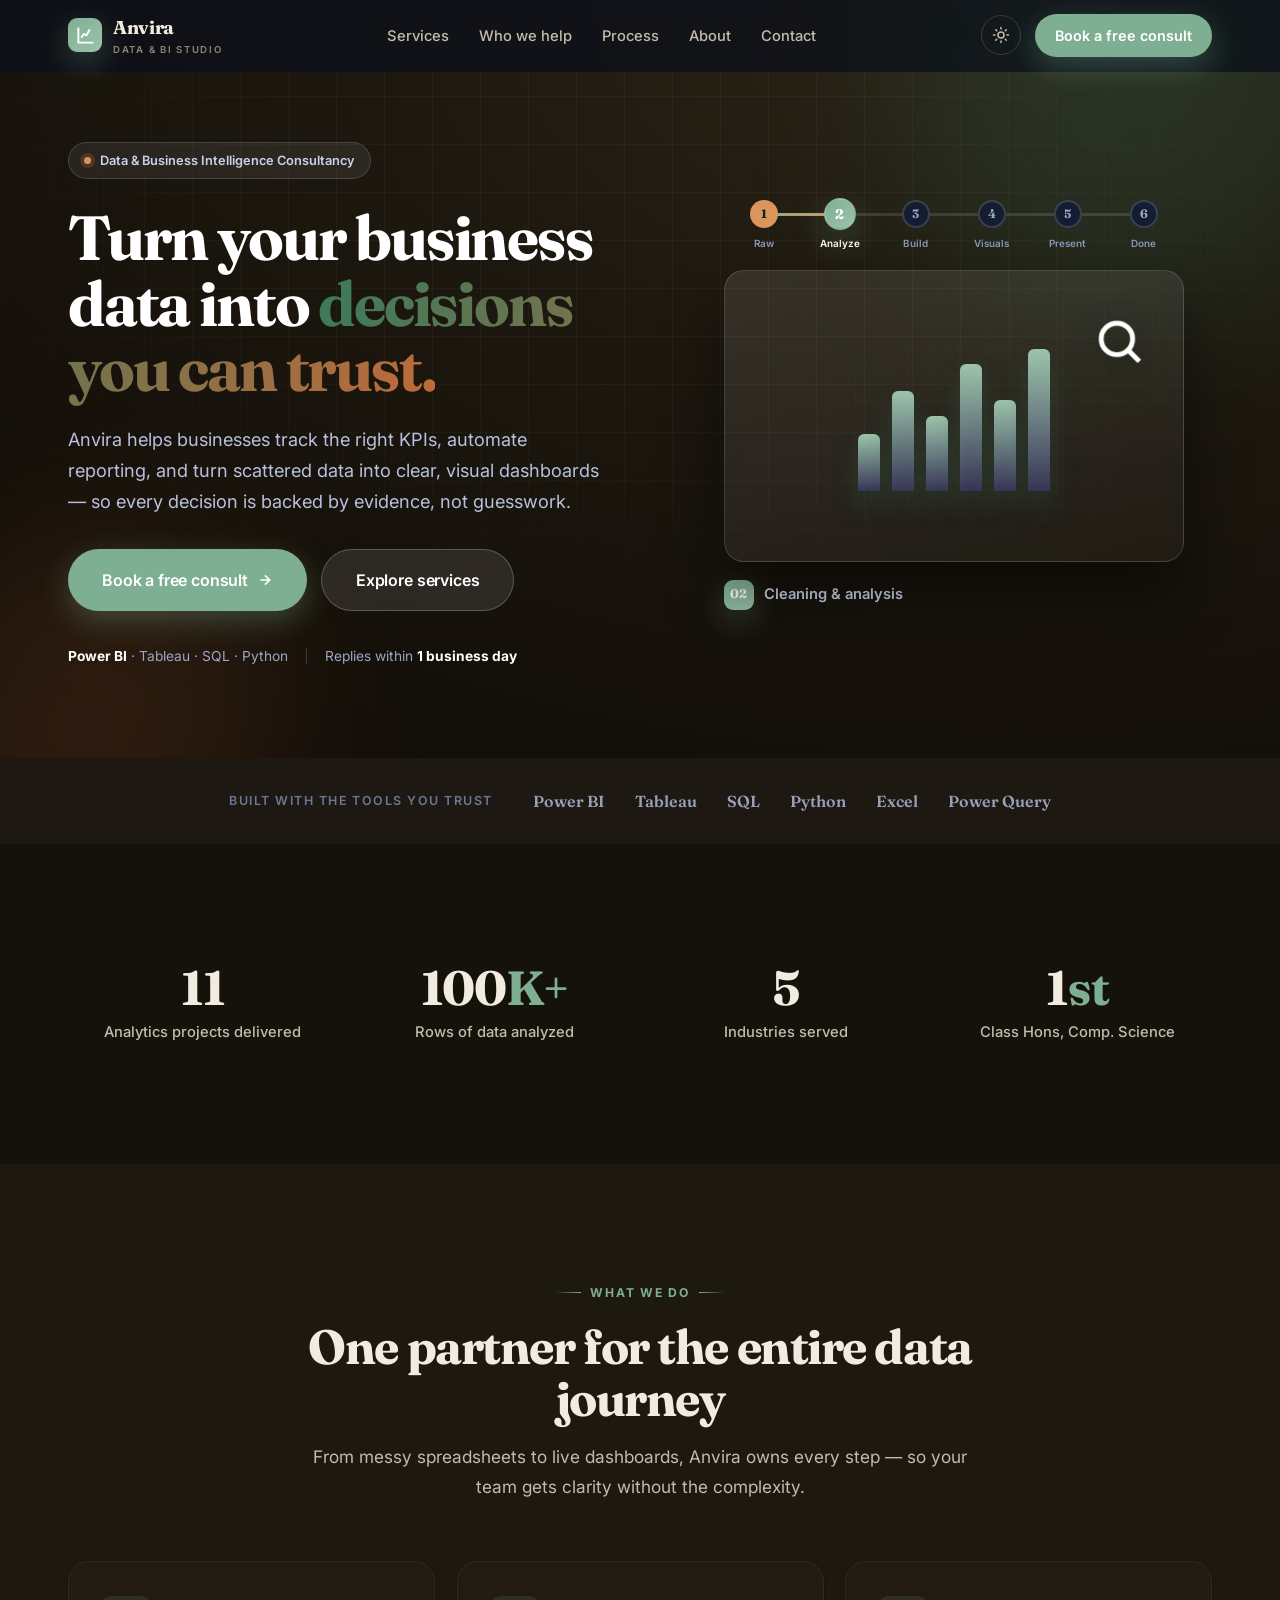
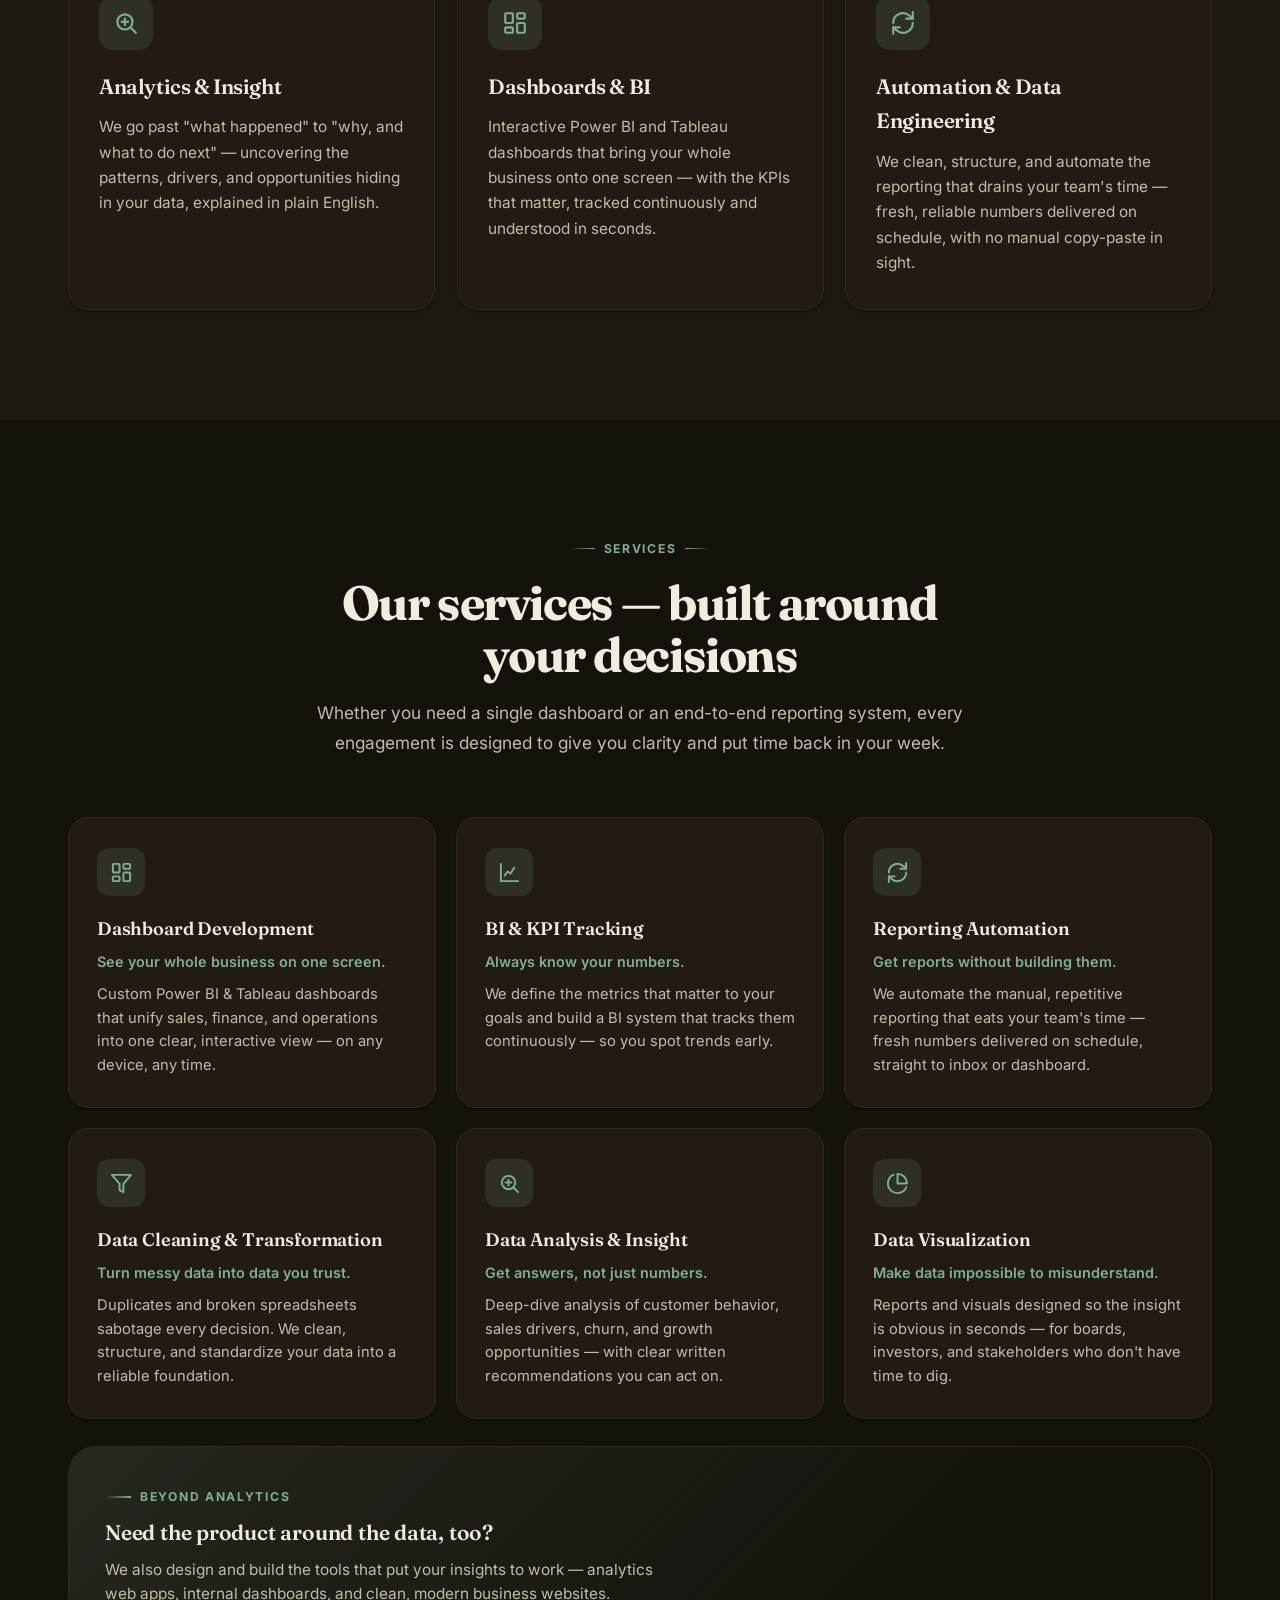
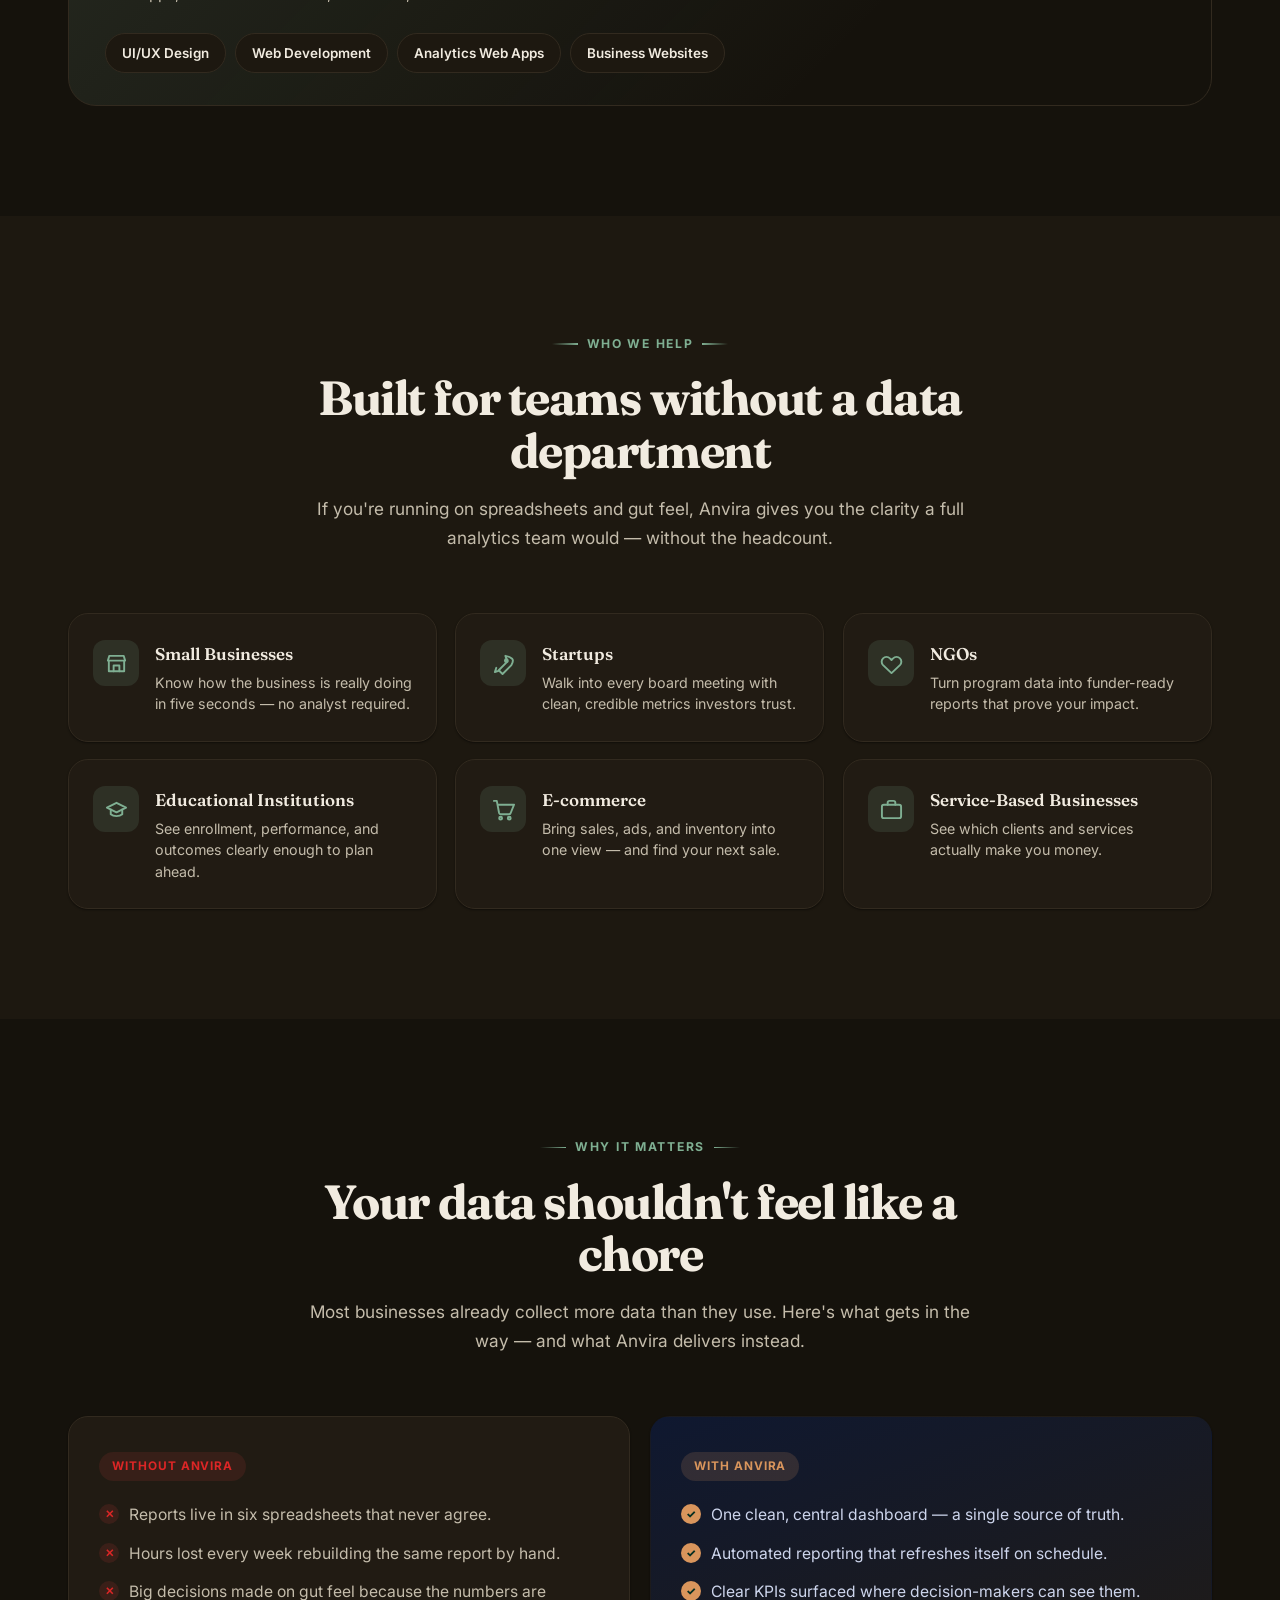
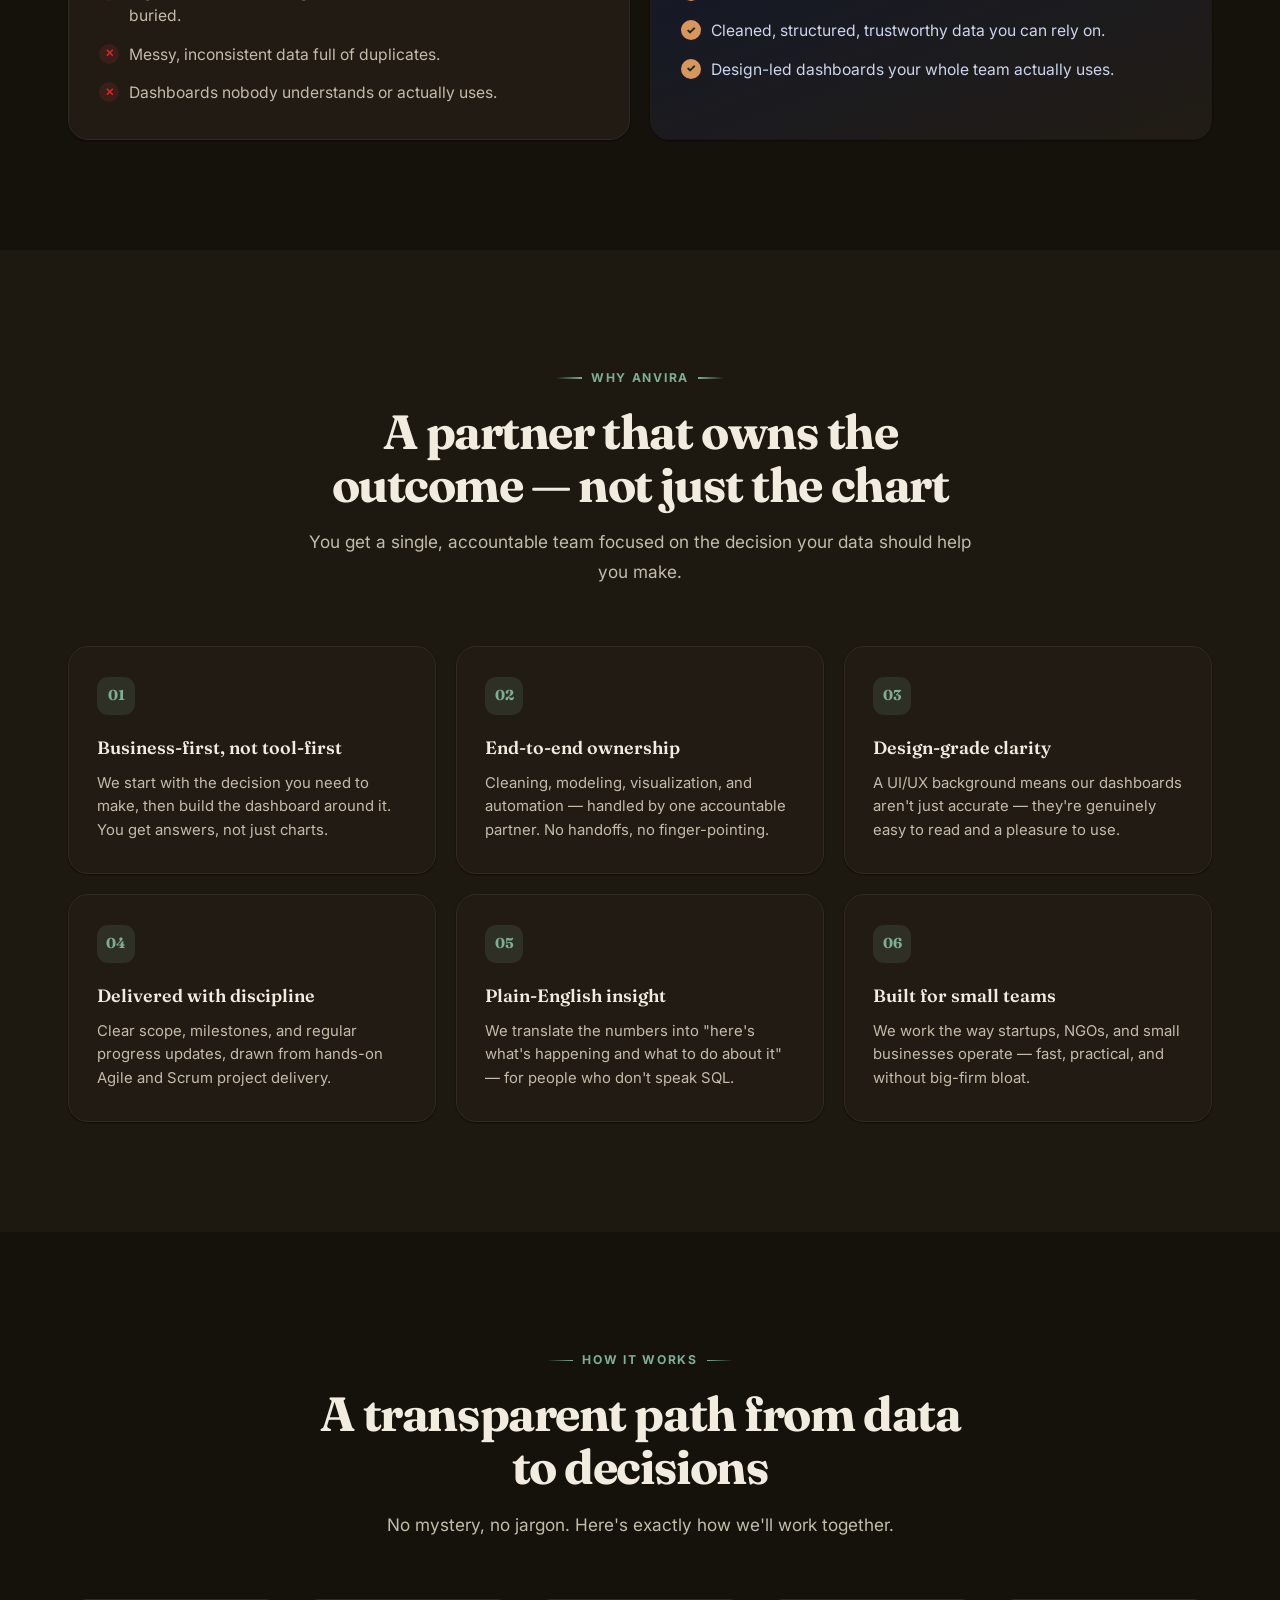
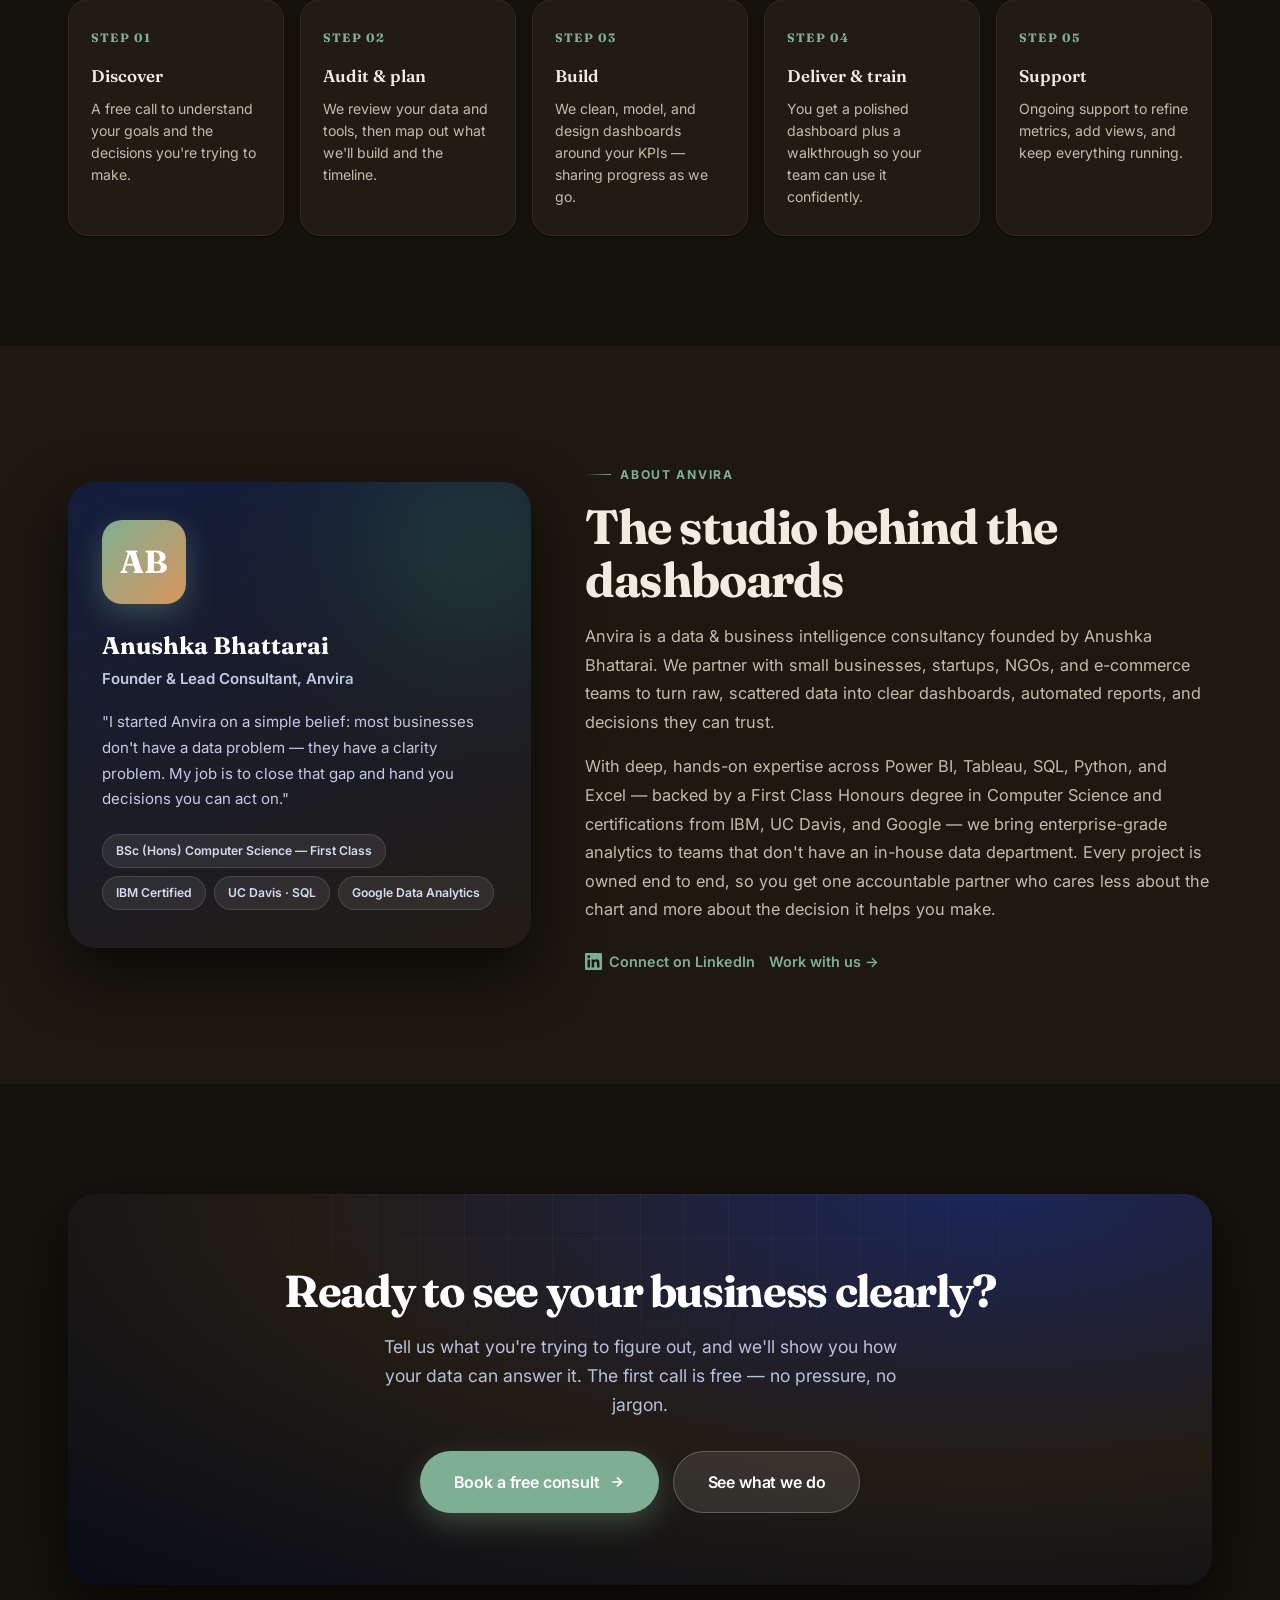
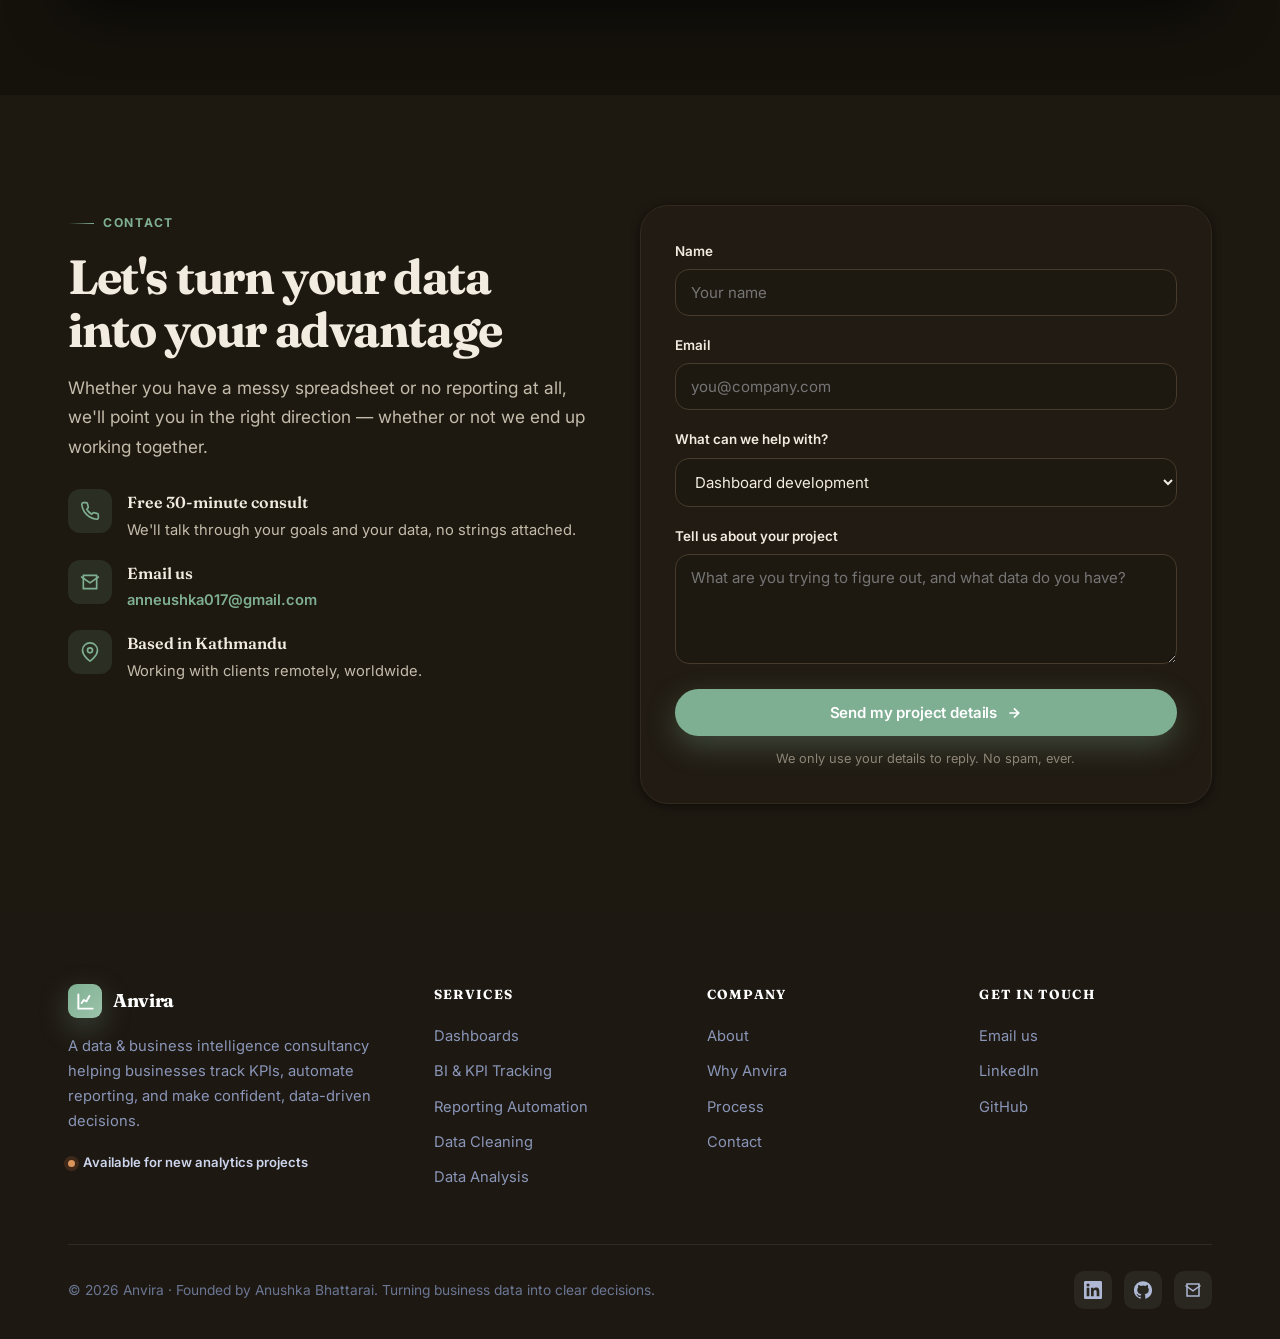
==== index.html @ 33be2a94 "Restyle to a warm editorial aesthetic (cream/charcoal, green+terracotta, serif) Original warm-editor" ====
<!DOCTYPE html>
<html lang="en">

<head>
    <meta charset="UTF-8">
    <meta name="viewport" content="width=device-width, initial-scale=1.0">
    <title>Anvira — Data Analytics, BI & Dashboard Consultancy</title>
    <meta name="description"
        content="Anvira is a data & business intelligence consultancy. We build dashboards, track KPIs, and automate reporting so businesses make faster, smarter, evidence-based decisions. Power BI, Tableau, SQL & Python.">
    <meta name="theme-color" content="#0b1224">
    <meta property="og:title" content="Anvira — Data Analytics, BI & Dashboard Consultancy">
    <meta property="og:description" content="We turn scattered business data into clear dashboards, automated reports, and decisions you can trust.">
    <meta property="og:type" content="website">
    <link rel="preconnect" href="https://fonts.googleapis.com">
    <link rel="preconnect" href="https://fonts.gstatic.com" crossorigin>
    <link href="https://fonts.googleapis.com/css2?family=Fraunces:opsz,wght@9..144,400;9..144,500;9..144,600;9..144,700&family=Inter:wght@400;500;600;700&display=swap" rel="stylesheet">
    <link rel="stylesheet" href="styles.css">
    <script>
        document.documentElement.classList.add('js');
        (function () {
            var t = localStorage.getItem('anvira-theme') || 'dark'; // dark-first to match the hero
            if (t === 'dark') document.documentElement.setAttribute('data-theme', 'dark');
        })();
    </script>
</head>

<body>

    <!-- ===================== FIRST-LOAD INTRO (A -> Anvira -> black hole) ===================== -->
    <div class="intro" id="intro" aria-hidden="true">
        <div class="intro-vortex" aria-hidden="true"></div>
        <div class="intro-word" id="introWord">
            <span class="intro-A">A</span><span class="intro-rest">nvira</span>
        </div>
    </div>

    <!-- ===================== NAV ===================== -->
    <nav class="nav" id="nav">
        <div class="nav-inner">
            <a href="#top" class="brand">
                <span class="brand-mark">
                    <svg viewBox="0 0 24 24" fill="none" stroke="#fff" stroke-width="2.4" stroke-linecap="round" stroke-linejoin="round">
                        <path d="M3 3v18h18" /><path d="M7 14l3-4 3 2 4-7" />
                    </svg>
                </span>
                <span>Anvira<small>Data &amp; BI Studio</small></span>
            </a>
            <ul class="nav-menu" id="menu">
                <li><a href="#services">Services</a></li>
                <li><a href="#who-we-help">Who we help</a></li>
                <li><a href="#process">Process</a></li>
                <li><a href="#about">About</a></li>
                <li><a href="#contact">Contact</a></li>
            </ul>
            <div class="nav-right">
                <button class="theme-toggle" id="themeToggle" type="button" aria-label="Toggle dark and light theme">
                    <svg class="ic-sun" viewBox="0 0 24 24" fill="none" stroke="currentColor" stroke-width="2" stroke-linecap="round" stroke-linejoin="round"><circle cx="12" cy="12" r="4" /><path d="M12 2v2M12 20v2M4.9 4.9l1.4 1.4M17.7 17.7l1.4 1.4M2 12h2M20 12h2M4.9 19.1l1.4-1.4M17.7 6.3l1.4-1.4" /></svg>
                    <svg class="ic-moon" viewBox="0 0 24 24" fill="none" stroke="currentColor" stroke-width="2" stroke-linecap="round" stroke-linejoin="round"><path d="M21 12.8A9 9 0 1 1 11.2 3 7 7 0 0 0 21 12.8z" /></svg>
                </button>
                <a href="#contact" class="nav-cta">Book a free consult</a>
                <button class="nav-toggle" id="toggle" aria-label="Menu"><span></span><span></span><span></span></button>
            </div>
        </div>
    </nav>

    <span id="top"></span>

    <!-- ===================== HERO (offering-first) ===================== -->
    <header class="hero">
        <div class="hero-glow g1"></div>
        <div class="hero-glow g2"></div>
        <div class="wrap hero-inner">
            <div class="hero-text">
                <span class="hero-badge"><span class="dot"></span> Data &amp; Business Intelligence Consultancy</span>
                <h1>Turn your business data into <span class="grad">decisions you can trust.</span></h1>
                <p class="hero-sub">Anvira helps businesses track the right KPIs, automate reporting, and turn
                    scattered data into clear, visual dashboards — so every decision is backed by evidence,
                    not guesswork.</p>
                <div class="hero-actions">
                    <a href="#contact" class="btn btn-primary btn-lg">Book a free consult
                        <svg viewBox="0 0 24 24" fill="none" stroke="currentColor" stroke-width="2.5"><path d="M5 12h14M12 5l7 7-7 7" /></svg>
                    </a>
                    <a href="#services" class="btn btn-light btn-lg">Explore services</a>
                </div>
                <div class="hero-trust">
                    <span><strong>Power BI</strong> · Tableau · SQL · Python</span>
                    <span class="sep"></span>
                    <span>Replies within <strong>1 business day</strong></span>
                </div>
            </div>

            <div class="hero-visual">
                <div class="story" id="story" role="img"
                    aria-label="Animated data lifecycle: huge raw data is collected, cleaned and analysed, a dashboard is built, visuals appear, it is presented to the client in an online meeting, and the work is approved.">
                    <div class="story-rail">
                        <span class="story-line"><span class="story-fill" id="storyFill"></span></span>
                        <div class="story-step" data-step="0"><span class="story-dot">1</span><span class="story-lbl">Raw</span></div>
                        <div class="story-step" data-step="1"><span class="story-dot">2</span><span class="story-lbl">Analyze</span></div>
                        <div class="story-step" data-step="2"><span class="story-dot">3</span><span class="story-lbl">Build</span></div>
                        <div class="story-step" data-step="3"><span class="story-dot">4</span><span class="story-lbl">Visuals</span></div>
                        <div class="story-step" data-step="4"><span class="story-dot">5</span><span class="story-lbl">Present</span></div>
                        <div class="story-step" data-step="5"><span class="story-dot">6</span><span class="story-lbl">Done</span></div>
                    </div>

                    <div class="story-stage">
                        <!-- 0 — HUGE RAW DATA -->
                        <div class="lc-phase lc-raw" data-phase="0"><div class="lc-rawgrid" id="lc-raw"></div></div>
                        <!-- 1 — ANALYSIS -->
                        <div class="lc-phase lc-analyze" data-phase="1">
                            <div class="lc-cols"><i></i><i></i><i></i><i></i><i></i><i></i></div>
                            <div class="lc-scanline"></div>
                            <div class="lc-lens"><svg viewBox="0 0 24 24" fill="none" stroke="currentColor" stroke-width="2.2"><circle cx="11" cy="11" r="7" /><path d="M21 21l-4.5-4.5" /></svg></div>
                        </div>
                        <!-- 2 — BUILD DASHBOARD -->
                        <div class="lc-phase lc-build" data-phase="2">
                            <div class="lc-card lc-card--wire"><span class="lc-sk lc-sk-1"></span><span class="lc-sk lc-sk-2"></span><span class="lc-sk lc-sk-3"></span><span class="lc-sk lc-sk-4"></span></div>
                        </div>
                        <!-- 3 — VISUALS APPEAR -->
                        <div class="lc-phase lc-visuals" data-phase="3">
                            <div class="lc-card lc-card--full">
                                <div class="lc-kpis"><span><b>$248K</b>Revenue</span><span><b>+24%</b>Growth</span><span><b>3.9K</b>Orders</span></div>
                                <div class="lc-vrow"><div class="lc-bars"><i style="--h:38%"></i><i style="--h:64%"></i><i style="--h:50%"></i><i style="--h:82%"></i><i style="--h:70%"></i><i style="--h:96%"></i></div><div class="lc-donut"></div></div>
                            </div>
                        </div>
                        <!-- 4 — PRESENT TO CLIENT -->
                        <div class="lc-phase lc-present" data-phase="4">
                            <div class="lc-laptop"><div class="lc-laptop-screen"><span class="lc-mini-bars"><i></i><i></i><i></i><i></i></span><span class="lc-mini-spark"></span></div><div class="lc-laptop-base"></div></div>
                            <span class="lc-live"><i></i> LIVE</span>
                            <div class="lc-people"><span>AB</span><span>JD</span><span>MK</span></div>
                        </div>
                        <!-- 5 — APPROVED -->
                        <div class="lc-phase lc-approve" data-phase="5">
                            <div class="lc-check"><svg viewBox="0 0 24 24" fill="none" stroke="currentColor" stroke-width="3" stroke-linecap="round" stroke-linejoin="round"><path d="M20 6L9 17l-5-5" /></svg></div>
                            <div class="lc-stars">★★★★★</div>
                            <div class="lc-bubble">Great work! 🎉</div>
                            <div class="lc-confetti" id="lc-confetti"></div>
                        </div>
                    </div>

                    <div class="story-caption"><span class="story-cap-num" id="storyNum">01</span><span id="storyCap">Huge raw data collected</span></div>
                </div>
            </div>
        </div>
    </header>

    <!-- ===================== TOOLS STRIP ===================== -->
    <section class="strip">
        <div class="wrap strip-inner">
            <span class="strip-label">Built with the tools you trust</span>
            <div class="strip-tools">
                <span>Power BI</span><span>Tableau</span><span>SQL</span><span>Python</span><span>Excel</span><span>Power Query</span>
            </div>
        </div>
    </section>

    <!-- ===================== STATS ===================== -->
    <section class="section">
        <div class="wrap">
            <div class="stats">
                <div class="stat reveal"><div class="n" data-count="11">0</div><div class="t">Analytics projects delivered</div></div>
                <div class="stat reveal"><div class="n"><span data-count="100">0</span><span class="ac">K+</span></div><div class="t">Rows of data analyzed</div></div>
                <div class="stat reveal"><div class="n" data-count="5">0</div><div class="t">Industries served</div></div>
                <div class="stat reveal"><div class="n">1<span class="ac">st</span></div><div class="t">Class Hons, Comp. Science</div></div>
            </div>
        </div>
    </section>

    <!-- ===================== PILLARS / WHAT WE DO ===================== -->
    <section class="section section-alt">
        <div class="wrap">
            <div class="head center reveal">
                <span class="eyebrow center">What we do</span>
                <h2 class="h2">One partner for the entire data journey</h2>
                <p class="lead">From messy spreadsheets to live dashboards, Anvira owns every step — so your team
                    gets clarity without the complexity.</p>
            </div>
            <div class="pillars">
                <div class="pillar reveal">
                    <div class="pillar-ico"><svg viewBox="0 0 24 24" fill="none" stroke="currentColor" stroke-width="2" stroke-linecap="round" stroke-linejoin="round"><circle cx="11" cy="11" r="7" /><path d="M21 21l-4.3-4.3" /><path d="M11 8v6M8 11h6" /></svg></div>
                    <h3>Analytics &amp; Insight</h3>
                    <p>We go past "what happened" to "why, and what to do next" — uncovering the patterns, drivers,
                        and opportunities hiding in your data, explained in plain English.</p>
                </div>
                <div class="pillar reveal">
                    <div class="pillar-ico"><svg viewBox="0 0 24 24" fill="none" stroke="currentColor" stroke-width="2" stroke-linecap="round" stroke-linejoin="round"><rect x="3" y="3" width="7" height="9" rx="1" /><rect x="14" y="3" width="7" height="5" rx="1" /><rect x="14" y="12" width="7" height="9" rx="1" /><rect x="3" y="16" width="7" height="5" rx="1" /></svg></div>
                    <h3>Dashboards &amp; BI</h3>
                    <p>Interactive Power BI and Tableau dashboards that bring your whole business onto one screen —
                        with the KPIs that matter, tracked continuously and understood in seconds.</p>
                </div>
                <div class="pillar reveal">
                    <div class="pillar-ico"><svg viewBox="0 0 24 24" fill="none" stroke="currentColor" stroke-width="2" stroke-linecap="round" stroke-linejoin="round"><path d="M21 2v6h-6" /><path d="M3 12a9 9 0 0 1 15-6.7L21 8" /><path d="M3 22v-6h6" /><path d="M21 12a9 9 0 0 1-15 6.7L3 16" /></svg></div>
                    <h3>Automation &amp; Data Engineering</h3>
                    <p>We clean, structure, and automate the reporting that drains your team's time — fresh, reliable
                        numbers delivered on schedule, with no manual copy-paste in sight.</p>
                </div>
            </div>
        </div>
    </section>

    <!-- ===================== SERVICES ===================== -->
    <section class="section" id="services">
        <div class="wrap">
            <div class="head center reveal">
                <span class="eyebrow center">Services</span>
                <h2 class="h2">Our services — built around your decisions</h2>
                <p class="lead">Whether you need a single dashboard or an end-to-end reporting system, every
                    engagement is designed to give you clarity and put time back in your week.</p>
            </div>
            <div class="services">
                <div class="svc reveal">
                    <div class="svc-ico"><svg viewBox="0 0 24 24" fill="none" stroke="currentColor" stroke-width="2" stroke-linecap="round" stroke-linejoin="round"><rect x="3" y="3" width="7" height="9" rx="1" /><rect x="14" y="3" width="7" height="5" rx="1" /><rect x="14" y="12" width="7" height="9" rx="1" /><rect x="3" y="16" width="7" height="5" rx="1" /></svg></div>
                    <h3>Dashboard Development</h3>
                    <p class="tl">See your whole business on one screen.</p>
                    <p>Custom Power BI &amp; Tableau dashboards that unify sales, finance, and operations into one
                        clear, interactive view — on any device, any time.</p>
                </div>
                <div class="svc reveal">
                    <div class="svc-ico"><svg viewBox="0 0 24 24" fill="none" stroke="currentColor" stroke-width="2" stroke-linecap="round" stroke-linejoin="round"><path d="M3 3v18h18" /><path d="M7 15l3-4 3 2 4-6" /></svg></div>
                    <h3>BI &amp; KPI Tracking</h3>
                    <p class="tl">Always know your numbers.</p>
                    <p>We define the metrics that matter to your goals and build a BI system that tracks them
                        continuously — so you spot trends early.</p>
                </div>
                <div class="svc reveal">
                    <div class="svc-ico"><svg viewBox="0 0 24 24" fill="none" stroke="currentColor" stroke-width="2" stroke-linecap="round" stroke-linejoin="round"><path d="M21 2v6h-6" /><path d="M3 12a9 9 0 0 1 15-6.7L21 8" /><path d="M3 22v-6h6" /><path d="M21 12a9 9 0 0 1-15 6.7L3 16" /></svg></div>
                    <h3>Reporting Automation</h3>
                    <p class="tl">Get reports without building them.</p>
                    <p>We automate the manual, repetitive reporting that eats your team's time — fresh numbers
                        delivered on schedule, straight to inbox or dashboard.</p>
                </div>
                <div class="svc reveal">
                    <div class="svc-ico"><svg viewBox="0 0 24 24" fill="none" stroke="currentColor" stroke-width="2" stroke-linecap="round" stroke-linejoin="round"><path d="M22 3H2l8 9.46V19l4 2v-8.54L22 3z" /></svg></div>
                    <h3>Data Cleaning &amp; Transformation</h3>
                    <p class="tl">Turn messy data into data you trust.</p>
                    <p>Duplicates and broken spreadsheets sabotage every decision. We clean, structure, and
                        standardize your data into a reliable foundation.</p>
                </div>
                <div class="svc reveal">
                    <div class="svc-ico"><svg viewBox="0 0 24 24" fill="none" stroke="currentColor" stroke-width="2" stroke-linecap="round" stroke-linejoin="round"><circle cx="11" cy="11" r="7" /><path d="M21 21l-4.3-4.3" /><path d="M11 8v6M8 11h6" /></svg></div>
                    <h3>Data Analysis &amp; Insight</h3>
                    <p class="tl">Get answers, not just numbers.</p>
                    <p>Deep-dive analysis of customer behavior, sales drivers, churn, and growth opportunities —
                        with clear written recommendations you can act on.</p>
                </div>
                <div class="svc reveal">
                    <div class="svc-ico"><svg viewBox="0 0 24 24" fill="none" stroke="currentColor" stroke-width="2" stroke-linecap="round" stroke-linejoin="round"><path d="M21.21 15.89A10 10 0 1 1 8 2.83" /><path d="M22 12A10 10 0 0 0 12 2v10z" /></svg></div>
                    <h3>Data Visualization</h3>
                    <p class="tl">Make data impossible to misunderstand.</p>
                    <p>Reports and visuals designed so the insight is obvious in seconds — for boards, investors,
                        and stakeholders who don't have time to dig.</p>
                </div>
            </div>

            <div class="svc-extra reveal">
                <div class="svc-extra-text">
                    <span class="eyebrow">Beyond analytics</span>
                    <h3>Need the product around the data, too?</h3>
                    <p>We also design and build the tools that put your insights to work — analytics web apps,
                        internal dashboards, and clean, modern business websites.</p>
                </div>
                <div class="svc-extra-tags">
                    <span>UI/UX Design</span><span>Web Development</span>
                    <span>Analytics Web Apps</span><span>Business Websites</span>
                </div>
            </div>
        </div>
    </section>

    <!-- ===================== WHO WE HELP ===================== -->
    <section class="section section-alt" id="who-we-help">
        <div class="wrap">
            <div class="head center reveal">
                <span class="eyebrow center">Who we help</span>
                <h2 class="h2">Built for teams without a data department</h2>
                <p class="lead">If you're running on spreadsheets and gut feel, Anvira gives you the clarity a
                    full analytics team would — without the headcount.</p>
            </div>
            <div class="audience">
                <div class="aud reveal">
                    <div class="aud-ico"><svg viewBox="0 0 24 24" fill="none" stroke="currentColor" stroke-width="2" stroke-linecap="round" stroke-linejoin="round"><path d="M3 9l1.5-5h15L21 9" /><path d="M4 9h16v11H4z" /><path d="M9 20v-6h6v6" /></svg></div>
                    <div><h3>Small Businesses</h3><p>Know how the business is really doing in five seconds — no analyst required.</p></div>
                </div>
                <div class="aud reveal">
                    <div class="aud-ico"><svg viewBox="0 0 24 24" fill="none" stroke="currentColor" stroke-width="2" stroke-linecap="round" stroke-linejoin="round"><path d="M4.5 16.5L3 21l4.5-1.5" /><path d="M14 4s5 1 7 3-1 7-1 7l-9 9-4-4 9-9z" /><circle cx="15" cy="9" r="1.5" /></svg></div>
                    <div><h3>Startups</h3><p>Walk into every board meeting with clean, credible metrics investors trust.</p></div>
                </div>
                <div class="aud reveal">
                    <div class="aud-ico"><svg viewBox="0 0 24 24" fill="none" stroke="currentColor" stroke-width="2" stroke-linecap="round" stroke-linejoin="round"><path d="M20.8 6.6a5 5 0 0 0-7.1 0L12 8.3l-1.7-1.7a5 5 0 1 0-7.1 7.1L12 22l8.8-8.3a5 5 0 0 0 0-7.1z" /></svg></div>
                    <div><h3>NGOs</h3><p>Turn program data into funder-ready reports that prove your impact.</p></div>
                </div>
                <div class="aud reveal">
                    <div class="aud-ico"><svg viewBox="0 0 24 24" fill="none" stroke="currentColor" stroke-width="2" stroke-linecap="round" stroke-linejoin="round"><path d="M22 10L12 5 2 10l10 5 10-5z" /><path d="M6 12v5c3 2.5 9 2.5 12 0v-5" /></svg></div>
                    <div><h3>Educational Institutions</h3><p>See enrollment, performance, and outcomes clearly enough to plan ahead.</p></div>
                </div>
                <div class="aud reveal">
                    <div class="aud-ico"><svg viewBox="0 0 24 24" fill="none" stroke="currentColor" stroke-width="2" stroke-linecap="round" stroke-linejoin="round"><circle cx="9" cy="21" r="1.5" /><circle cx="18" cy="21" r="1.5" /><path d="M2 3h3l2.4 12.6a2 2 0 0 0 2 1.4h8.2a2 2 0 0 0 2-1.6L23 7H6" /></svg></div>
                    <div><h3>E-commerce</h3><p>Bring sales, ads, and inventory into one view — and find your next sale.</p></div>
                </div>
                <div class="aud reveal">
                    <div class="aud-ico"><svg viewBox="0 0 24 24" fill="none" stroke="currentColor" stroke-width="2" stroke-linecap="round" stroke-linejoin="round"><rect x="2" y="7" width="20" height="14" rx="2" /><path d="M8 7V5a2 2 0 0 1 2-2h4a2 2 0 0 1 2 2v2" /></svg></div>
                    <div><h3>Service-Based Businesses</h3><p>See which clients and services actually make you money.</p></div>
                </div>
            </div>
        </div>
    </section>

    <!-- ===================== PROBLEM / SOLUTION ===================== -->
    <section class="section">
        <div class="wrap">
            <div class="head center reveal">
                <span class="eyebrow center">Why it matters</span>
                <h2 class="h2">Your data shouldn't feel like a chore</h2>
                <p class="lead">Most businesses already collect more data than they use. Here's what gets in the
                    way — and what Anvira delivers instead.</p>
            </div>
            <div class="ps">
                <div class="ps-card bad reveal">
                    <span class="ps-tag">Without Anvira</span>
                    <ul>
                        <li>Reports live in six spreadsheets that never agree.</li>
                        <li>Hours lost every week rebuilding the same report by hand.</li>
                        <li>Big decisions made on gut feel because the numbers are buried.</li>
                        <li>Messy, inconsistent data full of duplicates.</li>
                        <li>Dashboards nobody understands or actually uses.</li>
                    </ul>
                </div>
                <div class="ps-card good reveal">
                    <span class="ps-tag">With Anvira</span>
                    <ul>
                        <li>One clean, central dashboard — a single source of truth.</li>
                        <li>Automated reporting that refreshes itself on schedule.</li>
                        <li>Clear KPIs surfaced where decision-makers can see them.</li>
                        <li>Cleaned, structured, trustworthy data you can rely on.</li>
                        <li>Design-led dashboards your whole team actually uses.</li>
                    </ul>
                </div>
            </div>
        </div>
    </section>

    <!-- ===================== WHY ANVIRA ===================== -->
    <section class="section section-alt" id="why">
        <div class="wrap">
            <div class="head center reveal">
                <span class="eyebrow center">Why Anvira</span>
                <h2 class="h2">A partner that owns the outcome — not just the chart</h2>
                <p class="lead">You get a single, accountable team focused on the decision your data should help
                    you make.</p>
            </div>
            <div class="why">
                <div class="why-card reveal"><div class="why-num">01</div><h3>Business-first, not tool-first</h3><p>We start with the decision you need to make, then build the dashboard around it. You get answers, not just charts.</p></div>
                <div class="why-card reveal"><div class="why-num">02</div><h3>End-to-end ownership</h3><p>Cleaning, modeling, visualization, and automation — handled by one accountable partner. No handoffs, no finger-pointing.</p></div>
                <div class="why-card reveal"><div class="why-num">03</div><h3>Design-grade clarity</h3><p>A UI/UX background means our dashboards aren't just accurate — they're genuinely easy to read and a pleasure to use.</p></div>
                <div class="why-card reveal"><div class="why-num">04</div><h3>Delivered with discipline</h3><p>Clear scope, milestones, and regular progress updates, drawn from hands-on Agile and Scrum project delivery.</p></div>
                <div class="why-card reveal"><div class="why-num">05</div><h3>Plain-English insight</h3><p>We translate the numbers into "here's what's happening and what to do about it" — for people who don't speak SQL.</p></div>
                <div class="why-card reveal"><div class="why-num">06</div><h3>Built for small teams</h3><p>We work the way startups, NGOs, and small businesses operate — fast, practical, and without big-firm bloat.</p></div>
            </div>
        </div>
    </section>

    <!-- ===================== PROCESS ===================== -->
    <section class="section" id="process">
        <div class="wrap">
            <div class="head center reveal">
                <span class="eyebrow center">How it works</span>
                <h2 class="h2">A transparent path from data to decisions</h2>
                <p class="lead">No mystery, no jargon. Here's exactly how we'll work together.</p>
            </div>
            <div class="proc">
                <div class="proc-step reveal"><div class="proc-n">Step 01</div><h3>Discover</h3><p>A free call to understand your goals and the decisions you're trying to make.</p></div>
                <div class="proc-step reveal"><div class="proc-n">Step 02</div><h3>Audit &amp; plan</h3><p>We review your data and tools, then map out what we'll build and the timeline.</p></div>
                <div class="proc-step reveal"><div class="proc-n">Step 03</div><h3>Build</h3><p>We clean, model, and design dashboards around your KPIs — sharing progress as we go.</p></div>
                <div class="proc-step reveal"><div class="proc-n">Step 04</div><h3>Deliver &amp; train</h3><p>You get a polished dashboard plus a walkthrough so your team can use it confidently.</p></div>
                <div class="proc-step reveal"><div class="proc-n">Step 05</div><h3>Support</h3><p>Ongoing support to refine metrics, add views, and keep everything running.</p></div>
            </div>
        </div>
    </section>

    <!-- ===================== ABOUT / FOUNDER ===================== -->
    <section class="section section-alt" id="about">
        <div class="wrap founder">
            <div class="founder-card reveal">
                <div class="founder-avatar">AB</div>
                <h3>Anushka Bhattarai</h3>
                <p class="founder-role">Founder &amp; Lead Consultant, Anvira</p>
                <p>"I started Anvira on a simple belief: most businesses don't have a data problem — they have a
                    clarity problem. My job is to close that gap and hand you decisions you can act on."</p>
                <div class="founder-creds">
                    <span>BSc (Hons) Computer Science — First Class</span>
                    <span>IBM Certified</span>
                    <span>UC Davis · SQL</span>
                    <span>Google Data Analytics</span>
                </div>
            </div>
            <div class="founder-body reveal">
                <span class="eyebrow">About Anvira</span>
                <h2 class="h2">The studio behind the dashboards</h2>
                <p>Anvira is a data &amp; business intelligence consultancy founded by Anushka Bhattarai. We partner
                    with small businesses, startups, NGOs, and e-commerce teams to turn raw, scattered data into
                    clear dashboards, automated reports, and decisions they can trust.</p>
                <p>With deep, hands-on expertise across Power BI, Tableau, SQL, Python, and Excel — backed by a
                    First Class Honours degree in Computer Science and certifications from IBM, UC Davis, and
                    Google — we bring enterprise-grade analytics to teams that don't have an in-house data
                    department. Every project is owned end to end, so you get one accountable partner who cares
                    less about the chart and more about the decision it helps you make.</p>
                <div class="founder-sign">
                    <a href="https://www.linkedin.com/in/anushka-bhattarai-789aa5238/" target="_blank" rel="noopener">
                        <svg viewBox="0 0 24 24" fill="currentColor"><path d="M20.45 20.45h-3.55v-5.57c0-1.33-.03-3.04-1.85-3.04-1.86 0-2.14 1.44-2.14 2.94v5.67H9.36V9h3.41v1.56h.05c.48-.9 1.64-1.85 3.37-1.85 3.6 0 4.27 2.37 4.27 5.46v6.28zM5.34 7.43a2.06 2.06 0 1 1 0-4.13 2.06 2.06 0 0 1 0 4.13zm1.78 13.02H3.56V9h3.56v11.45zM22.22 0H1.77C.79 0 0 .77 0 1.73v20.54C0 23.23.79 24 1.77 24h20.45c.98 0 1.78-.77 1.78-1.73V1.73C24 .77 23.2 0 22.22 0z" /></svg>
                        Connect on LinkedIn
                    </a>
                    <a href="#contact">Work with us →</a>
                </div>
            </div>
        </div>
    </section>

    <!-- ===================== CTA BANNER ===================== -->
    <section class="section">
        <div class="wrap">
            <div class="cta reveal">
                <h2>Ready to see your business clearly?</h2>
                <p>Tell us what you're trying to figure out, and we'll show you how your data can answer it.
                    The first call is free — no pressure, no jargon.</p>
                <div class="hero-actions">
                    <a href="#contact" class="btn btn-primary btn-lg">Book a free consult
                        <svg viewBox="0 0 24 24" fill="none" stroke="currentColor" stroke-width="2.5"><path d="M5 12h14M12 5l7 7-7 7" /></svg>
                    </a>
                    <a href="#services" class="btn btn-light btn-lg">See what we do</a>
                </div>
            </div>
        </div>
    </section>

    <!-- ===================== CONTACT ===================== -->
    <section class="section section-alt" id="contact">
        <div class="wrap contact">
            <div class="contact-info reveal">
                <span class="eyebrow">Contact</span>
                <h2 class="h2">Let's turn your data into your advantage</h2>
                <p class="lead">Whether you have a messy spreadsheet or no reporting at all, we'll point you in the
                    right direction — whether or not we end up working together.</p>
                <div class="contact-points">
                    <div class="cpoint">
                        <div class="cpoint-ico"><svg viewBox="0 0 24 24" fill="none" stroke="currentColor" stroke-width="2" stroke-linecap="round" stroke-linejoin="round"><path d="M22 16.92v3a2 2 0 0 1-2.18 2 19.8 19.8 0 0 1-8.63-3.07 19.5 19.5 0 0 1-6-6 19.8 19.8 0 0 1-3.07-8.67A2 2 0 0 1 4.11 2h3a2 2 0 0 1 2 1.72c.13.96.36 1.9.7 2.81a2 2 0 0 1-.45 2.11L8.09 9.91a16 16 0 0 0 6 6l1.27-1.27a2 2 0 0 1 2.11-.45c.9.34 1.85.57 2.81.7A2 2 0 0 1 22 16.92z" /></svg></div>
                        <div><h4>Free 30-minute consult</h4><p>We'll talk through your goals and your data, no strings attached.</p></div>
                    </div>
                    <div class="cpoint">
                        <div class="cpoint-ico"><svg viewBox="0 0 24 24" fill="none" stroke="currentColor" stroke-width="2" stroke-linecap="round" stroke-linejoin="round"><path d="M4 4h16v16H4z" /><path d="m22 6-10 7L2 6" /></svg></div>
                        <div><h4>Email us</h4><p><a href="mailto:anneushka017@gmail.com">anneushka017@gmail.com</a></p></div>
                    </div>
                    <div class="cpoint">
                        <div class="cpoint-ico"><svg viewBox="0 0 24 24" fill="none" stroke="currentColor" stroke-width="2" stroke-linecap="round" stroke-linejoin="round"><path d="M21 10c0 7-9 13-9 13s-9-6-9-13a9 9 0 0 1 18 0z" /><circle cx="12" cy="10" r="3" /></svg></div>
                        <div><h4>Based in Kathmandu</h4><p>Working with clients remotely, worldwide.</p></div>
                    </div>
                </div>
            </div>

            <!-- ============================================================
                 CONTACT FORM — submissions are emailed to you via Web3Forms.
                 SETUP (1 minute, required for emails to arrive):
                   1. Go to https://web3forms.com  →  enter the email you want
                      submissions delivered to  →  copy the Access Key it emails you.
                   2. Paste that key below, replacing YOUR_ACCESS_KEY_HERE.
                 That's it — no account or dashboard needed.
            ============================================================ -->
            <form class="form reveal" id="contact-form" action="https://api.web3forms.com/submit" method="POST">
                <input type="hidden" name="access_key" value="8c975bd9-b458-4941-a084-6ecd1fda7c1a">
                <input type="hidden" name="subject" value="New project enquiry from the Anvira website">
                <input type="hidden" name="from_name" value="Anvira Website">
                <!-- Honeypot spam trap (leave empty) -->
                <input type="checkbox" name="botcheck" tabindex="-1" autocomplete="off" style="display:none">
                <div class="field">
                    <label for="name">Name</label>
                    <input type="text" id="name" name="name" placeholder="Your name" required>
                </div>
                <div class="field">
                    <label for="email">Email</label>
                    <input type="email" id="email" name="email" placeholder="you@company.com" required>
                </div>
                <div class="field">
                    <label for="help">What can we help with?</label>
                    <select id="help" name="service">
                        <option>Dashboard development</option>
                        <option>BI &amp; KPI tracking</option>
                        <option>Reporting automation</option>
                        <option>Data cleaning</option>
                        <option>Data analysis</option>
                        <option>Not sure yet</option>
                    </select>
                </div>
                <div class="field">
                    <label for="msg">Tell us about your project</label>
                    <textarea id="msg" name="message" placeholder="What are you trying to figure out, and what data do you have?"></textarea>
                </div>
                <button type="submit" class="btn btn-primary">Send my project details
                    <svg viewBox="0 0 24 24" fill="none" stroke="currentColor" stroke-width="2.5"><path d="M5 12h14M12 5l7 7-7 7" /></svg>
                </button>
                <p class="form-note">We only use your details to reply. No spam, ever.</p>
                <p class="form-status" id="form-status" role="status" aria-live="polite" hidden></p>
            </form>
        </div>
    </section>

    <!-- ===================== FOOTER ===================== -->
    <footer class="footer">
        <div class="wrap">
            <div class="footer-top">
                <div>
                    <a href="#top" class="brand">
                        <span class="brand-mark"><svg viewBox="0 0 24 24" fill="none" stroke="#fff" stroke-width="2.4" stroke-linecap="round" stroke-linejoin="round"><path d="M3 3v18h18" /><path d="M7 14l3-4 3 2 4-7" /></svg></span>
                        <span>Anvira</span>
                    </a>
                    <p class="footer-about">A data &amp; business intelligence consultancy helping businesses track
                        KPIs, automate reporting, and make confident, data-driven decisions.</p>
                    <div class="footer-badge"><span class="dot"></span> Available for new analytics projects</div>
                </div>
                <div class="footer-col">
                    <h5>Services</h5>
                    <a href="#services">Dashboards</a>
                    <a href="#services">BI &amp; KPI Tracking</a>
                    <a href="#services">Reporting Automation</a>
                    <a href="#services">Data Cleaning</a>
                    <a href="#services">Data Analysis</a>
                </div>
                <div class="footer-col">
                    <h5>Company</h5>
                    <a href="#about">About</a>
                    <a href="#why">Why Anvira</a>
                    <a href="#process">Process</a>
                    <a href="#contact">Contact</a>
                </div>
                <div class="footer-col">
                    <h5>Get in touch</h5>
                    <a href="mailto:anneushka017@gmail.com">Email us</a>
                    <a href="https://www.linkedin.com/in/anushka-bhattarai-789aa5238/" target="_blank" rel="noopener">LinkedIn</a>
                    <a href="https://github.com/annvira" target="_blank" rel="noopener">GitHub</a>
                </div>
            </div>
            <div class="footer-bottom">
                <p>© <span id="year">2026</span> Anvira · Founded by Anushka Bhattarai. Turning business data into clear decisions.</p>
                <div class="footer-social">
                    <a href="https://www.linkedin.com/in/anushka-bhattarai-789aa5238/" target="_blank" rel="noopener" aria-label="LinkedIn"><svg viewBox="0 0 24 24" fill="currentColor"><path d="M20.45 20.45h-3.55v-5.57c0-1.33-.03-3.04-1.85-3.04-1.86 0-2.14 1.44-2.14 2.94v5.67H9.36V9h3.41v1.56h.05c.48-.9 1.64-1.85 3.37-1.85 3.6 0 4.27 2.37 4.27 5.46v6.28zM5.34 7.43a2.06 2.06 0 1 1 0-4.13 2.06 2.06 0 0 1 0 4.13zm1.78 13.02H3.56V9h3.56v11.45zM22.22 0H1.77C.79 0 0 .77 0 1.73v20.54C0 23.23.79 24 1.77 24h20.45c.98 0 1.78-.77 1.78-1.73V1.73C24 .77 23.2 0 22.22 0z" /></svg></a>
                    <a href="https://github.com/annvira" target="_blank" rel="noopener" aria-label="GitHub"><svg viewBox="0 0 24 24" fill="currentColor"><path d="M12 .3a12 12 0 0 0-3.8 23.4c.6.1.8-.3.8-.6v-2c-3.3.7-4-1.6-4-1.6-.6-1.4-1.3-1.8-1.3-1.8-1.1-.7.1-.7.1-.7 1.2 0 1.8 1.2 1.8 1.2 1.1 1.8 2.8 1.3 3.5 1 .1-.8.4-1.3.8-1.6-2.7-.3-5.5-1.3-5.5-5.9 0-1.3.5-2.4 1.2-3.2 0-.4-.5-1.6.2-3.2 0 0 1-.3 3.3 1.2a11.5 11.5 0 0 1 6 0c2.3-1.5 3.3-1.2 3.3-1.2.7 1.6.2 2.8.1 3.2.8.8 1.2 1.9 1.2 3.2 0 4.6-2.8 5.6-5.5 5.9.4.4.8 1.1.8 2.2v3.3c0 .3.2.7.8.6A12 12 0 0 0 12 .3z" /></svg></a>
                    <a href="mailto:anneushka017@gmail.com" aria-label="Email"><svg viewBox="0 0 24 24" fill="none" stroke="currentColor" stroke-width="2"><path d="M4 4h16v16H4z" /><path d="m22 6-10 7L2 6" /></svg></a>
                </div>
            </div>
        </div>
    </footer>

    <script src="script.js"></script>
</body>

</html>
---- styles.css ----
/* ============================================================
   ANVIRA — Data & BI Consultancy
   Premium single-page landing system
   ============================================================ */

:root {
    /* Brand */
    --indigo: #2f6049;          /* primary — forest green */
    --indigo-d: #244c3a;
    --indigo-l: #4f8a6c;
    --indigo-soft: rgba(47, 96, 73, .08);
    --indigo-ring: rgba(47, 96, 73, .18);
    --emerald: #c06a3a;         /* secondary — warm terracotta */
    --emerald-d: #a5562c;
    --amber: #d68a2c;

    /* Ink / surfaces (warm, editorial) */
    --ink: #1d1812;
    --navy: #221c14;
    --navy-2: #2b251c;
    --text: #221f18;
    --text-2: #5b5648;
    --text-3: #8d8676;
    --bg: #faf6ee;
    --bg-alt: #f3ecdd;
    --border: #e9e1d0;
    --border-2: #dacfb9;
    --white: #fffdf8;

    --shadow-xs: 0 1px 2px rgba(15, 23, 42, .05), 0 1px 3px rgba(15, 23, 42, .04);
    --shadow-sm: 0 2px 6px rgba(15, 23, 42, .06), 0 6px 16px rgba(15, 23, 42, .05);
    --shadow-md: 0 8px 20px rgba(15, 23, 42, .08), 0 18px 40px rgba(15, 23, 42, .08);
    --shadow-lg: 0 24px 60px rgba(15, 23, 42, .14);
    --shadow-glow: 0 10px 30px rgba(47, 96, 73, .3);

    --font: 'Inter', -apple-system, BlinkMacSystemFont, sans-serif;
    --display: 'Fraunces', Georgia, 'Times New Roman', serif;

    --r-sm: 10px;
    --r-md: 14px;
    --r-lg: 20px;
    --r-xl: 28px;
    --r-full: 999px;

    --ease: cubic-bezier(.4, 0, .2, 1);
    --spring: cubic-bezier(.34, 1.4, .5, 1);
    --maxw: 1200px;
    --nav-h: 72px;
}

*, *::before, *::after { margin: 0; padding: 0; box-sizing: border-box; }
html { scroll-behavior: smooth; scroll-padding-top: 90px; -webkit-text-size-adjust: 100%; }
body {
    font-family: var(--font);
    color: var(--text-2);
    background: var(--bg);
    line-height: 1.65;
    font-size: 16px;
    -webkit-font-smoothing: antialiased;
    -moz-osx-font-smoothing: grayscale;
    overflow-x: hidden;
}
img, svg { display: block; max-width: 100%; }
a { color: inherit; text-decoration: none; }
button { font-family: inherit; cursor: pointer; border: none; background: none; }
ul { list-style: none; }
::selection { background: rgba(47, 96, 73, .18); }

.wrap { width: 100%; max-width: var(--maxw); margin: 0 auto; padding: 0 28px; }

/* ---------- Buttons ---------- */
.btn {
    display: inline-flex; align-items: center; justify-content: center; gap: 9px;
    padding: 14px 26px; border-radius: var(--r-full);
    font-size: .94rem; font-weight: 600; letter-spacing: -.01em;
    transition: transform .2s var(--ease), box-shadow .25s var(--ease), background .2s var(--ease), color .2s var(--ease), border-color .2s var(--ease);
    white-space: nowrap;
}
.btn svg { width: 16px; height: 16px; transition: transform .2s var(--ease); }
.btn-primary { background: var(--indigo); color: #fff; box-shadow: var(--shadow-glow); }
.btn-primary:hover { background: var(--indigo-d); transform: translateY(-2px); box-shadow: 0 16px 36px rgba(47, 96, 73, .42); }
.btn-primary:hover svg { transform: translateX(3px); }
.btn-ghost { background: var(--white); color: var(--text); border: 1.5px solid var(--border-2); }
.btn-ghost:hover { border-color: var(--indigo); color: var(--indigo); transform: translateY(-2px); }
.btn-light { background: rgba(255, 255, 255, .1); color: #fff; border: 1.5px solid rgba(255, 255, 255, .22); backdrop-filter: blur(6px); }
.btn-light:hover { background: rgba(255, 255, 255, .18); transform: translateY(-2px); }
.btn-lg { padding: 17px 34px; font-size: 1rem; }

/* ---------- Eyebrow / section heads ---------- */
.eyebrow {
    display: inline-flex; align-items: center; gap: 9px;
    font-size: .76rem; font-weight: 700; letter-spacing: .14em; text-transform: uppercase;
    color: var(--indigo);
}
.eyebrow::before { content: ''; width: 26px; height: 1.5px; background: linear-gradient(90deg, transparent, var(--indigo)); }
.eyebrow.center::after { content: ''; width: 26px; height: 1.5px; background: linear-gradient(90deg, var(--indigo), transparent); }

.section { padding: 110px 0; position: relative; }
.section-alt { background: var(--bg-alt); }
.head { max-width: 680px; margin-bottom: 60px; }
.head.center { margin-inline: auto; text-align: center; }
.head.center .eyebrow { justify-content: center; }
.h2 {
    font-family: var(--display);
    font-size: clamp(2rem, 4vw, 3rem); font-weight: 700;
    color: var(--text); letter-spacing: -.03em; line-height: 1.1;
    margin: 18px 0 16px;
}
.lead { font-size: 1.08rem; color: var(--text-2); line-height: 1.7; }

/* ============================================================
   NAV
   ============================================================ */
.nav {
    position: fixed; inset: 0 0 auto 0; height: var(--nav-h); z-index: 100;
    display: flex; align-items: center;
    background: rgba(255, 255, 255, .72);
    backdrop-filter: saturate(180%) blur(16px);
    -webkit-backdrop-filter: saturate(180%) blur(16px);
    border-bottom: 1px solid transparent;
    transition: background .3s var(--ease), border-color .3s var(--ease), box-shadow .3s var(--ease);
}
.nav.scrolled { background: rgba(255, 255, 255, .9); border-bottom-color: var(--border); box-shadow: 0 1px 0 rgba(15, 23, 42, .04); }
.nav-inner { width: 100%; max-width: var(--maxw); margin: 0 auto; padding: 0 28px; display: flex; align-items: center; justify-content: space-between; gap: 20px; }
.brand { display: flex; align-items: center; gap: 11px; font-family: var(--display); font-weight: 700; font-size: 1.16rem; color: var(--text); letter-spacing: -.02em; }
.brand-mark {
    width: 34px; height: 34px; border-radius: 9px; flex-shrink: 0;
    background: linear-gradient(135deg, var(--indigo), var(--indigo-l));
    display: grid; place-items: center; box-shadow: var(--shadow-glow);
}
.brand-mark svg { width: 19px; height: 19px; }
.brand small { display: block; font-family: var(--font); font-size: .6rem; font-weight: 600; letter-spacing: .18em; text-transform: uppercase; color: var(--text-3); margin-top: -2px; }
.nav-menu { display: flex; align-items: center; gap: 30px; }
.nav-menu a { font-size: .92rem; font-weight: 500; color: var(--text-2); transition: color .2s var(--ease); position: relative; }
.nav-menu a:hover { color: var(--text); }
.nav-right { display: flex; align-items: center; gap: 14px; }
.nav-cta { padding: 10px 20px; border-radius: var(--r-full); background: var(--indigo); color: #fff; font-size: .9rem; font-weight: 600; box-shadow: var(--shadow-glow); transition: transform .2s var(--ease), background .2s; }
.nav-cta:hover { background: var(--indigo-d); transform: translateY(-1px); }
.nav-toggle { display: none; width: 42px; height: 42px; border-radius: 10px; flex-direction: column; gap: 5px; align-items: center; justify-content: center; }
.nav-toggle span { width: 20px; height: 2px; background: var(--text); border-radius: 2px; transition: transform .3s var(--ease), opacity .2s; }
.nav-toggle.open span:nth-child(1) { transform: translateY(7px) rotate(45deg); }
.nav-toggle.open span:nth-child(2) { opacity: 0; }
.nav-toggle.open span:nth-child(3) { transform: translateY(-7px) rotate(-45deg); }

/* ============================================================
   HERO  (offering-first, dark premium)
   ============================================================ */
.hero {
    position: relative; padding: calc(var(--nav-h) + 70px) 0 90px;
    background: radial-gradient(120% 120% at 80% 0%, #2c2417 0%, #1d180f 45%, #100c07 100%);
    color: #e8e2d6; overflow: hidden;
}
.hero::before {
    content: ''; position: absolute; inset: 0; pointer-events: none;
    background-image: linear-gradient(rgba(255, 255, 255, .035) 1px, transparent 1px), linear-gradient(90deg, rgba(255, 255, 255, .035) 1px, transparent 1px);
    background-size: 48px 48px;
    mask-image: radial-gradient(ellipse 80% 70% at 50% 30%, #000 30%, transparent 80%);
    -webkit-mask-image: radial-gradient(ellipse 80% 70% at 50% 30%, #000 30%, transparent 80%);
}
.hero-glow { position: absolute; border-radius: 50%; filter: blur(80px); pointer-events: none; opacity: .5; }
.hero-glow.g1 { width: 460px; height: 460px; background: rgba(47, 96, 73, .55); top: -140px; right: -80px; }
.hero-glow.g2 { width: 380px; height: 380px; background: rgba(192, 106, 58, .32); bottom: -160px; left: -100px; }
.hero-inner { position: relative; display: grid; grid-template-columns: 1.05fr .95fr; gap: 56px; align-items: center; }
.hero-badge {
    display: inline-flex; align-items: center; gap: 9px; padding: 7px 15px; border-radius: var(--r-full);
    background: rgba(255, 255, 255, .07); border: 1px solid rgba(255, 255, 255, .14);
    font-size: .8rem; font-weight: 600; color: #c9d2ec; margin-bottom: 26px;
}
.hero-badge .dot { width: 7px; height: 7px; border-radius: 50%; background: var(--emerald); box-shadow: 0 0 0 4px rgba(192, 106, 58, .25); animation: pulse 2.4s infinite; }
@keyframes pulse { 0%, 100% { box-shadow: 0 0 0 4px rgba(192, 106, 58, .25); } 50% { box-shadow: 0 0 0 7px rgba(192, 106, 58, 0); } }
.hero h1 {
    font-family: var(--display); font-weight: 700;
    font-size: clamp(2.4rem, 5vw, 3.9rem); line-height: 1.05; letter-spacing: -.035em;
    color: #fff; margin-bottom: 22px;
}
.hero h1 .grad { background: linear-gradient(100deg, #3a7a5b, #c06a3a); -webkit-background-clip: text; background-clip: text; color: transparent; }
.hero-sub { font-size: 1.14rem; line-height: 1.7; color: #b8c1dc; max-width: 540px; margin-bottom: 32px; }
.hero-actions { display: flex; flex-wrap: wrap; gap: 14px; margin-bottom: 34px; }
.hero-trust { display: flex; align-items: center; gap: 18px; flex-wrap: wrap; font-size: .86rem; color: #9aa6c6; }
.hero-trust .sep { width: 1px; height: 16px; background: rgba(255, 255, 255, .16); }
.hero-trust strong { color: #fff; font-weight: 700; }

/* Hero dashboard mockup */
.hero-visual { position: relative; }
.dash {
    background: linear-gradient(160deg, rgba(255, 255, 255, .1), rgba(255, 255, 255, .03));
    border: 1px solid rgba(255, 255, 255, .14); border-radius: var(--r-xl);
    padding: 20px; backdrop-filter: blur(10px); box-shadow: var(--shadow-lg);
}
.dash-top { display: flex; align-items: center; justify-content: space-between; margin-bottom: 16px; }
.dash-top .dots { display: flex; gap: 6px; }
.dash-top .dots i { width: 9px; height: 9px; border-radius: 50%; background: rgba(255, 255, 255, .25); }
.dash-top .tag { font-size: .68rem; font-weight: 600; letter-spacing: .1em; text-transform: uppercase; color: #aab4d4; }
.dash-kpis { display: grid; grid-template-columns: repeat(3, 1fr); gap: 10px; margin-bottom: 14px; }
.kpi { background: rgba(255, 255, 255, .06); border: 1px solid rgba(255, 255, 255, .1); border-radius: var(--r-md); padding: 13px; }
.kpi .l { font-size: .66rem; color: #9aa6c6; text-transform: uppercase; letter-spacing: .06em; }
.kpi .v { font-family: var(--display); font-size: 1.3rem; font-weight: 700; color: #fff; margin-top: 3px; }
.kpi .d { font-size: .68rem; font-weight: 700; margin-top: 2px; }
.kpi .d.up { color: #d9955c; }
.kpi .d.dn { color: #fb7185; }
.dash-chart { background: rgba(255, 255, 255, .06); border: 1px solid rgba(255, 255, 255, .1); border-radius: var(--r-md); padding: 14px 14px 8px; }
.dash-chart .ct { font-size: .72rem; color: #aab4d4; margin-bottom: 8px; display: flex; justify-content: space-between; }
.bars { display: flex; align-items: flex-end; gap: 9px; height: 92px; }
.bars span { flex: 1; border-radius: 5px 5px 0 0; background: linear-gradient(180deg, var(--indigo-l), rgba(99, 102, 241, .25)); animation: grow 1s var(--spring) backwards; }
.bars span:nth-child(even) { background: linear-gradient(180deg, #d9955c, rgba(217, 149, 92, .22)); }
@keyframes grow { from { height: 0 !important; opacity: 0; } }
.float-pill {
    position: absolute; display: flex; align-items: center; gap: 8px;
    background: #fff; color: var(--text); border-radius: var(--r-full); padding: 9px 14px;
    font-size: .8rem; font-weight: 700; box-shadow: var(--shadow-md); animation: floaty 4s ease-in-out infinite;
}
.float-pill svg { width: 15px; height: 15px; }
.float-pill.fp1 { top: -16px; right: 18px; color: var(--emerald-d); }
.float-pill.fp2 { bottom: 22px; left: -22px; color: var(--indigo); animation-delay: 1.5s; }
@keyframes floaty { 0%, 100% { transform: translateY(0); } 50% { transform: translateY(-9px); } }

/* ============================================================
   LOGO / TOOLS STRIP
   ============================================================ */
.strip { background: var(--ink); padding: 30px 0; }
.strip-inner { display: flex; align-items: center; justify-content: center; gap: 14px 40px; flex-wrap: wrap; }
.strip-label { font-size: .78rem; font-weight: 600; letter-spacing: .12em; text-transform: uppercase; color: #6b7693; }
.strip-tools { display: flex; align-items: center; gap: 30px; flex-wrap: wrap; }
.strip-tools span { font-family: var(--display); font-weight: 600; font-size: 1rem; color: #aeb8d4; opacity: .85; transition: opacity .2s, color .2s; }
.strip-tools span:hover { opacity: 1; color: #fff; }

/* ============================================================
   STATS
   ============================================================ */
.stats { display: grid; grid-template-columns: repeat(4, 1fr); gap: 22px; }
.stat { text-align: center; padding: 10px; }
.stat .n { font-family: var(--display); font-size: clamp(2.2rem, 4vw, 3rem); font-weight: 700; color: var(--text); letter-spacing: -.03em; line-height: 1; }
.stat .n .ac { color: var(--indigo); }
.stat .t { margin-top: 8px; font-size: .92rem; color: var(--text-2); font-weight: 500; }

/* ============================================================
   PILLARS / CAPABILITIES
   ============================================================ */
.pillars { display: grid; grid-template-columns: repeat(3, 1fr); gap: 22px; }
.pillar {
    position: relative; background: var(--white); border: 1px solid var(--border); border-radius: var(--r-lg);
    padding: 34px 30px; box-shadow: var(--shadow-xs); overflow: hidden;
    transition: transform .3s var(--ease), box-shadow .3s var(--ease), border-color .3s var(--ease);
}
.pillar::before { content: ''; position: absolute; inset: 0 0 auto 0; height: 3px; background: linear-gradient(90deg, var(--indigo), var(--emerald)); transform: scaleX(0); transform-origin: left; transition: transform .35s var(--ease); }
.pillar:hover { transform: translateY(-6px); box-shadow: var(--shadow-md); border-color: var(--indigo-ring); }
.pillar:hover::before { transform: scaleX(1); }
.pillar-ico { width: 54px; height: 54px; border-radius: var(--r-md); display: grid; place-items: center; background: var(--indigo-soft); color: var(--indigo); margin-bottom: 20px; }
.pillar-ico svg { width: 26px; height: 26px; }
.pillar h3 { font-family: var(--display); font-size: 1.3rem; font-weight: 600; color: var(--text); letter-spacing: -.02em; margin-bottom: 10px; }
.pillar p { font-size: .96rem; color: var(--text-2); line-height: 1.65; }

/* ============================================================
   SERVICES GRID
   ============================================================ */
.services { display: grid; grid-template-columns: repeat(3, 1fr); gap: 20px; }
.svc {
    background: var(--white); border: 1px solid var(--border); border-radius: var(--r-lg);
    padding: 30px 28px; box-shadow: var(--shadow-xs);
    transition: transform .3s var(--ease), box-shadow .3s var(--ease), border-color .3s var(--ease);
}
.svc:hover { transform: translateY(-5px); box-shadow: var(--shadow-md); border-color: var(--indigo-ring); }
.svc-ico { width: 48px; height: 48px; border-radius: 12px; display: grid; place-items: center; background: var(--indigo-soft); color: var(--indigo); margin-bottom: 18px; transition: transform .3s var(--spring); }
.svc:hover .svc-ico { transform: scale(1.08) rotate(-4deg); }
.svc-ico svg { width: 23px; height: 23px; }
.svc h3 { font-family: var(--display); font-size: 1.14rem; font-weight: 600; color: var(--text); margin-bottom: 6px; letter-spacing: -.01em; }
.svc .tl { color: var(--indigo); font-weight: 600; font-size: .9rem; margin-bottom: 10px; }
.svc p { font-size: .92rem; color: var(--text-2); line-height: 1.6; }

/* ============================================================
   PROBLEM / SOLUTION
   ============================================================ */
.ps { display: grid; grid-template-columns: 1fr 1fr; gap: 20px; }
.ps-card { border-radius: var(--r-lg); padding: 34px 30px; border: 1px solid var(--border); box-shadow: var(--shadow-xs); }
.ps-card.bad { background: var(--white); }
.ps-card.good { background: linear-gradient(160deg, #0f1830, var(--navy)); color: #e6eaf5; border-color: transparent; }
.ps-tag { display: inline-block; font-size: .74rem; font-weight: 700; letter-spacing: .08em; text-transform: uppercase; padding: 5px 13px; border-radius: var(--r-full); margin-bottom: 22px; }
.ps-card.bad .ps-tag { color: #dc2626; background: rgba(239, 68, 68, .1); }
.ps-card.good .ps-tag { color: #d9955c; background: rgba(217, 149, 92, .16); }
.ps-card ul { display: flex; flex-direction: column; gap: 15px; }
.ps-card li { position: relative; padding-left: 30px; font-size: .98rem; line-height: 1.5; }
.ps-card.bad li { color: var(--text-2); }
.ps-card.good li { color: #cdd5ec; }
.ps-card li::before { position: absolute; left: 0; top: 1px; width: 20px; height: 20px; border-radius: 50%; display: grid; place-items: center; font-size: .7rem; font-weight: 800; }
.ps-card.bad li::before { content: '✕'; color: #dc2626; background: rgba(239, 68, 68, .12); }
.ps-card.good li::before { content: '✓'; color: #062e22; background: var(--emerald); }

/* ============================================================
   WHY ANVIRA
   ============================================================ */
.why { display: grid; grid-template-columns: repeat(3, 1fr); gap: 20px; }
.why-card { background: var(--white); border: 1px solid var(--border); border-radius: var(--r-lg); padding: 30px 28px; box-shadow: var(--shadow-xs); transition: transform .3s var(--ease), box-shadow .3s var(--ease), border-color .3s var(--ease); }
.why-card:hover { transform: translateY(-5px); box-shadow: var(--shadow-md); border-color: var(--indigo-ring); }
.why-num { font-family: var(--display); font-weight: 700; font-size: .9rem; width: 38px; height: 38px; border-radius: 11px; display: grid; place-items: center; color: var(--indigo); background: var(--indigo-soft); margin-bottom: 18px; }
.why-card h3 { font-family: var(--display); font-size: 1.12rem; font-weight: 600; color: var(--text); margin-bottom: 9px; }
.why-card p { font-size: .93rem; color: var(--text-2); line-height: 1.6; }

/* ============================================================
   PROCESS
   ============================================================ */
.proc { display: grid; grid-template-columns: repeat(5, 1fr); gap: 16px; counter-reset: step; }
.proc-step { position: relative; background: var(--white); border: 1px solid var(--border); border-radius: var(--r-lg); padding: 28px 22px; box-shadow: var(--shadow-xs); transition: transform .3s var(--ease), box-shadow .3s var(--ease); }
.proc-step:hover { transform: translateY(-5px); box-shadow: var(--shadow-md); }
.proc-n { font-family: var(--display); font-size: .76rem; font-weight: 700; letter-spacing: .1em; text-transform: uppercase; color: var(--indigo); margin-bottom: 14px; }
.proc-step h3 { font-family: var(--display); font-size: 1.06rem; font-weight: 600; color: var(--text); margin-bottom: 8px; }
.proc-step p { font-size: .88rem; color: var(--text-2); line-height: 1.55; }

/* ============================================================
   ABOUT / FOUNDER
   ============================================================ */
.founder { display: grid; grid-template-columns: .85fr 1.15fr; gap: 54px; align-items: center; }
.founder-card {
    position: relative; background: linear-gradient(160deg, #131d3c, var(--navy)); color: #e7ebf6;
    border-radius: var(--r-xl); padding: 38px 34px; box-shadow: var(--shadow-lg); overflow: hidden;
}
.founder-card::after { content: ''; position: absolute; width: 240px; height: 240px; border-radius: 50%; background: rgba(47, 96, 73, .4); filter: blur(70px); top: -60px; right: -60px; }
.founder-avatar { position: relative; width: 84px; height: 84px; border-radius: var(--r-lg); background: linear-gradient(135deg, var(--indigo), var(--emerald)); display: grid; place-items: center; font-family: var(--display); font-size: 2rem; font-weight: 700; color: #fff; margin-bottom: 22px; box-shadow: var(--shadow-glow); }
.founder-card h3 { position: relative; font-family: var(--display); font-size: 1.5rem; font-weight: 700; color: #fff; }
.founder-role { position: relative; color: #9fb0e0; font-weight: 600; font-size: .92rem; margin-bottom: 18px; }
.founder-card p { position: relative; font-size: .94rem; color: #c2cbe6; line-height: 1.7; }
.founder-creds { position: relative; display: flex; flex-wrap: wrap; gap: 8px; margin-top: 22px; }
.founder-creds span { font-size: .76rem; font-weight: 600; color: #d4dcf3; background: rgba(255, 255, 255, .08); border: 1px solid rgba(255, 255, 255, .12); border-radius: var(--r-full); padding: 6px 13px; }
.founder-body .h2 { margin-top: 16px; }
.founder-body p { font-size: 1.02rem; color: var(--text-2); line-height: 1.75; margin-bottom: 16px; }
.founder-sign { display: flex; align-items: center; gap: 14px; margin-top: 26px; }
.founder-sign a { display: inline-flex; align-items: center; gap: 7px; font-size: .9rem; font-weight: 600; color: var(--indigo); }
.founder-sign a svg { width: 17px; height: 17px; }

/* ============================================================
   TESTIMONIALS
   ============================================================ */
.tms { display: grid; grid-template-columns: repeat(3, 1fr); gap: 20px; }
.tm { display: flex; flex-direction: column; background: var(--white); border: 1px solid var(--border); border-radius: var(--r-lg); padding: 30px 28px; box-shadow: var(--shadow-xs); transition: transform .3s var(--ease), box-shadow .3s var(--ease); }
.tm:hover { transform: translateY(-5px); box-shadow: var(--shadow-md); }
.tm-stars { color: var(--amber); letter-spacing: 2px; margin-bottom: 14px; }
.tm-q { font-size: .98rem; color: var(--text); line-height: 1.65; margin-bottom: 22px; }
.tm-by { display: flex; align-items: center; gap: 12px; margin-top: auto; }
.tm-av { width: 44px; height: 44px; border-radius: 50%; flex-shrink: 0; background: linear-gradient(135deg, var(--indigo), var(--emerald)); color: #fff; display: grid; place-items: center; font-family: var(--display); font-weight: 700; }
.tm-name { font-weight: 700; color: var(--text); font-size: .92rem; }
.tm-role { font-size: .82rem; color: var(--text-3); }
.tm-note { text-align: center; margin-top: 26px; font-size: .9rem; color: var(--text-3); }
.tm-note a { color: var(--indigo); font-weight: 600; }

/* ============================================================
   CTA BANNER
   ============================================================ */
.cta {
    position: relative; overflow: hidden;
    background: radial-gradient(120% 140% at 80% 0%, #1b2658 0%, var(--navy) 50%, #070b18 100%);
    color: #fff; border-radius: var(--r-xl); padding: 72px 8%; text-align: center; box-shadow: var(--shadow-lg);
}
.cta::before { content: ''; position: absolute; inset: 0; background-image: linear-gradient(rgba(255, 255, 255, .04) 1px, transparent 1px), linear-gradient(90deg, rgba(255, 255, 255, .04) 1px, transparent 1px); background-size: 44px 44px; mask-image: radial-gradient(ellipse 70% 80% at 50% 0%, #000, transparent 75%); -webkit-mask-image: radial-gradient(ellipse 70% 80% at 50% 0%, #000, transparent 75%); }
.cta h2 { position: relative; font-family: var(--display); font-size: clamp(1.9rem, 4vw, 2.8rem); font-weight: 700; letter-spacing: -.03em; line-height: 1.12; margin-bottom: 16px; }
.cta p { position: relative; font-size: 1.1rem; color: #b8c1dc; max-width: 540px; margin: 0 auto 32px; }
.cta .hero-actions { position: relative; justify-content: center; margin-bottom: 0; }

/* ============================================================
   CONTACT
   ============================================================ */
.contact { display: grid; grid-template-columns: .95fr 1.05fr; gap: 54px; align-items: start; }
.contact-info .lead { margin-bottom: 28px; }
.contact-points { display: flex; flex-direction: column; gap: 18px; }
.cpoint { display: flex; gap: 15px; align-items: flex-start; }
.cpoint-ico { width: 44px; height: 44px; flex-shrink: 0; border-radius: 12px; display: grid; place-items: center; background: var(--indigo-soft); color: var(--indigo); }
.cpoint-ico svg { width: 20px; height: 20px; }
.cpoint h4 { font-family: var(--display); font-size: 1rem; font-weight: 600; color: var(--text); margin-bottom: 2px; }
.cpoint p { font-size: .92rem; color: var(--text-2); }
.cpoint a { color: var(--indigo); font-weight: 600; }
.form { background: var(--white); border: 1px solid var(--border); border-radius: var(--r-xl); padding: 34px; box-shadow: var(--shadow-sm); }
.field { margin-bottom: 18px; }
.field label { display: block; font-size: .84rem; font-weight: 600; color: var(--text); margin-bottom: 7px; }
.field input, .field select, .field textarea {
    width: 100%; padding: 13px 15px; border: 1.5px solid var(--border-2); border-radius: var(--r-md);
    font-family: inherit; font-size: .94rem; color: var(--text); background: var(--bg); transition: border-color .2s var(--ease), box-shadow .2s var(--ease);
}
.field input:focus, .field select:focus, .field textarea:focus { outline: none; border-color: var(--indigo); box-shadow: 0 0 0 4px var(--indigo-soft); }
.field textarea { resize: vertical; min-height: 110px; }
.form .btn { width: 100%; }
.form-note { font-size: .8rem; color: var(--text-3); margin-top: 12px; text-align: center; }
.form-status { margin-top: 14px; padding: 12px 14px; border-radius: var(--r-md); font-size: .88rem; font-weight: 600; text-align: center; }
.form-status.pending { background: var(--indigo-soft); color: var(--indigo); }
.form-status.ok { background: rgba(192, 106, 58, .12); color: var(--emerald-d); }
.form-status.error { background: rgba(239, 68, 68, .1); color: #dc2626; }

/* ============================================================
   FOOTER
   ============================================================ */
.footer { background: var(--ink); color: #aeb8d4; padding: 70px 0 30px; }
.footer-top { display: grid; grid-template-columns: 1.4fr 1fr 1fr 1fr; gap: 40px; padding-bottom: 44px; border-bottom: 1px solid rgba(255, 255, 255, .08); }
.footer .brand { color: #fff; margin-bottom: 16px; }
.footer-about { font-size: .92rem; line-height: 1.7; color: #8a96b8; max-width: 320px; }
.footer-badge { display: inline-flex; align-items: center; gap: 8px; margin-top: 18px; font-size: .82rem; font-weight: 600; color: #cdd5ec; }
.footer-badge .dot { width: 7px; height: 7px; border-radius: 50%; background: var(--emerald); box-shadow: 0 0 0 4px rgba(192, 106, 58, .2); }
.footer-col h5 { font-family: var(--display); font-size: .82rem; font-weight: 700; letter-spacing: .1em; text-transform: uppercase; color: #fff; margin-bottom: 18px; }
.footer-col a { display: block; font-size: .92rem; color: #8a96b8; margin-bottom: 11px; transition: color .2s var(--ease); }
.footer-col a:hover { color: #fff; }
.footer-bottom { display: flex; align-items: center; justify-content: space-between; gap: 16px; padding-top: 26px; flex-wrap: wrap; font-size: .86rem; color: #6b7693; }
.footer-social { display: flex; gap: 12px; }
.footer-social a { width: 38px; height: 38px; border-radius: 10px; display: grid; place-items: center; background: rgba(255, 255, 255, .06); color: #aeb8d4; transition: background .2s, color .2s, transform .2s; }
.footer-social a:hover { background: var(--indigo); color: #fff; transform: translateY(-2px); }
.footer-social svg { width: 18px; height: 18px; }

/* ============================================================
   SCROLL REVEAL
   ============================================================ */
.reveal { opacity: 0; transform: translateY(26px); transition: opacity .7s var(--ease), transform .7s var(--ease); }
.reveal.in { opacity: 1; transform: none; }

/* ============================================================
   RESPONSIVE
   ============================================================ */
@media (max-width: 980px) {
    .hero-inner { grid-template-columns: 1fr; gap: 44px; }
    .hero-visual { max-width: 480px; }
    .pillars, .services, .why { grid-template-columns: repeat(2, 1fr); }
    .proc { grid-template-columns: repeat(2, 1fr); }
    .founder { grid-template-columns: 1fr; gap: 36px; }
    .contact { grid-template-columns: 1fr; gap: 36px; }
    .footer-top { grid-template-columns: 1fr 1fr; gap: 32px; }
}
@media (max-width: 760px) {
    .nav-menu, .nav-right .btn-ghost { display: none; }
    .nav-toggle { display: flex; }
    .nav-menu.open {
        display: flex; flex-direction: column; align-items: flex-start; gap: 4px;
        position: absolute; top: var(--nav-h); left: 0; right: 0; padding: 16px 28px 22px;
        background: rgba(255, 255, 255, .97); backdrop-filter: blur(16px); border-bottom: 1px solid var(--border); box-shadow: var(--shadow-md);
    }
    .nav-menu.open a { width: 100%; padding: 11px 0; border-bottom: 1px solid var(--border); }
    .section { padding: 80px 0; }
    .stats { grid-template-columns: repeat(2, 1fr); gap: 28px 16px; }
    .ps { grid-template-columns: 1fr; }
    .head { margin-bottom: 44px; }
}
@media (max-width: 480px) { .nav-cta { display: none; } }
@media (max-width: 540px) {
    .wrap { padding: 0 20px; }
    .pillars, .services, .why, .proc, .tms { grid-template-columns: 1fr; }
    .hero-actions .btn, .cta .btn { flex: 1; }
    .float-pill.fp2 { left: 6px; }
}
@media (prefers-reduced-motion: reduce) {
    * { animation: none !important; transition: none !important; }
    .reveal { opacity: 1; transform: none; }
}

/* ============================================================
   SECONDARY SERVICES BAND
   ============================================================ */
.svc-extra {
    margin-top: 26px; display: flex; flex-wrap: wrap; align-items: center; justify-content: space-between; gap: 26px;
    background: linear-gradient(135deg, var(--indigo-soft), transparent 70%);
    border: 1px solid var(--border); border-radius: var(--r-xl); padding: 32px 36px;
}
.svc-extra-text { max-width: 560px; }
.svc-extra-text .eyebrow { margin-bottom: 8px; }
.svc-extra h3 { font-family: var(--display); font-size: 1.32rem; font-weight: 600; color: var(--text); margin-bottom: 8px; letter-spacing: -.01em; }
.svc-extra p { font-size: .96rem; color: var(--text-2); line-height: 1.6; }
.svc-extra-tags { display: flex; flex-wrap: wrap; gap: 9px; }
.svc-extra-tags span { font-size: .84rem; font-weight: 600; color: var(--text); background: var(--white); border: 1px solid var(--border); border-radius: var(--r-full); padding: 8px 16px; }

/* ============================================================
   WHO WE HELP
   ============================================================ */
.audience { display: grid; grid-template-columns: repeat(3, 1fr); gap: 18px; }
.aud {
    display: flex; gap: 16px; align-items: flex-start;
    background: var(--white); border: 1px solid var(--border); border-radius: var(--r-lg);
    padding: 26px 24px; box-shadow: var(--shadow-xs);
    transition: transform .3s var(--ease), box-shadow .3s var(--ease), border-color .3s var(--ease);
}
.aud:hover { transform: translateY(-4px); box-shadow: var(--shadow-md); border-color: var(--indigo-ring); }
.aud-ico { width: 46px; height: 46px; flex-shrink: 0; border-radius: 12px; display: grid; place-items: center; background: var(--indigo-soft); color: var(--indigo); }
.aud-ico svg { width: 23px; height: 23px; }
.aud h3 { font-family: var(--display); font-size: 1.06rem; font-weight: 600; color: var(--text); margin-bottom: 4px; }
.aud p { font-size: .89rem; color: var(--text-2); line-height: 1.5; }

/* ============================================================
   FAQ (native accordion, no-JS, accessible)
   ============================================================ */
.faq { max-width: 760px; margin: 0 auto; display: flex; flex-direction: column; gap: 12px; }
.faq details { background: var(--white); border: 1px solid var(--border); border-radius: var(--r-md); box-shadow: var(--shadow-xs); transition: border-color .2s var(--ease), box-shadow .2s var(--ease); }
.faq details[open] { border-color: var(--indigo-ring); box-shadow: var(--shadow-sm); }
.faq summary { list-style: none; cursor: pointer; padding: 20px 24px; font-family: var(--display); font-weight: 600; font-size: 1.04rem; color: var(--text); display: flex; align-items: center; justify-content: space-between; gap: 18px; }
.faq summary::-webkit-details-marker { display: none; }
.faq summary::after { content: '+'; font-size: 1.5rem; font-weight: 300; color: var(--indigo); line-height: 1; transition: transform .25s var(--ease); flex-shrink: 0; }
.faq details[open] summary::after { transform: rotate(45deg); }
.faq details p { padding: 0 24px 22px; font-size: .96rem; color: var(--text-2); line-height: 1.7; }

@media (max-width: 980px) { .audience { grid-template-columns: repeat(2, 1fr); } }
@media (max-width: 540px) { .audience { grid-template-columns: 1fr; } .svc-extra { flex-direction: column; align-items: flex-start; } }

/* ============================================================
   3D DEPTH — cursor tilt + floating layers
   ============================================================ */
.pillar, .svc, .why-card, .aud {
    transform-style: preserve-3d;
    will-change: transform;
}
/* inner layers lift off the card surface on hover (z-depth) */
.pillar-ico, .svc-ico, .aud-ico, .why-num,
.pillar h3, .svc h3, .why-card h3, .aud h3 {
    transition: transform .3s var(--ease);
    transform: translateZ(0);
}
.pillar:hover .pillar-ico, .aud:hover .aud-ico, .why-card:hover .why-num { transform: translateZ(34px); }
.svc:hover .svc-ico { transform: translateZ(34px) scale(1.06) rotate(-4deg); }
.pillar:hover h3, .why-card:hover h3, .aud:hover h3 { transform: translateZ(18px); }
.svc:hover h3 { transform: translateZ(18px); }

/* Hero dashboard — floating 3D panel */
.hero-visual { perspective: 1200px; }
.dash {
    transform: rotateY(-9deg) rotateX(5deg);
    transform-style: preserve-3d;
    transition: transform .5s var(--ease);
    will-change: transform;
}
.hero-visual:hover .dash { transform: rotateY(-3deg) rotateX(2deg); }
.dash-kpis, .dash-chart { transform: translateZ(28px); }
.float-pill { z-index: 3; }

@media (max-width: 980px) {
    .dash { transform: none; }
    .hero-visual:hover .dash { transform: none; }
}

/* ============================================================
   FIRST-LOAD INTRO — 3D data-visualization reveal
   ============================================================ */
.js body:not(.loaded) { overflow: hidden; }
html:not(.js) .intro { display: none; }

.intro {
    position: fixed; inset: 0; z-index: 9999; display: grid; place-items: center; overflow: hidden;
    background: radial-gradient(120% 120% at 50% 50%, #16204a 0%, #0b1224 45%, #06090f 100%);
    transition: opacity .6s var(--ease), transform .8s var(--ease);
}
.intro--done { opacity: 0; transform: scale(1.06); pointer-events: none; }

/* the wordmark: big "A" lands first, then "nvira" forms the word */
.intro-word {
    position: relative; z-index: 2;
    font-family: var(--display); font-weight: 700; letter-spacing: -.02em; line-height: 1;
    font-size: clamp(2.8rem, 10vw, 5.2rem); color: #fff;
    display: inline-flex; align-items: baseline; transform-origin: 50% 50%;
    animation: introHole 1.05s cubic-bezier(.6, .04, .9, .2) 1.6s forwards;
}
.intro-A {
    display: inline-block; opacity: 0; transform: scale(2.6);
    background: linear-gradient(135deg, #6fa589, #d9955c);
    -webkit-background-clip: text; background-clip: text; color: transparent;
    animation: introA .7s var(--spring) .2s forwards;
}
.intro-rest {
    display: inline-block; max-width: 0; opacity: 0; overflow: hidden; white-space: nowrap;
    animation: introRest .65s var(--ease) .95s forwards;
}
@keyframes introA { 0% { opacity: 0; transform: scale(2.8); filter: blur(5px); } 60% { opacity: 1; filter: blur(0); } 100% { opacity: 1; transform: scale(1); } }
@keyframes introRest { from { max-width: 0; opacity: 0; transform: translateX(-8px); } to { max-width: 6ch; opacity: 1; transform: none; } }
@keyframes introHole {
    0%   { transform: rotate(0) scale(1); filter: blur(0); opacity: 1; }
    35%  { transform: rotate(80deg) scale(1.08); opacity: 1; }
    100% { transform: rotate(560deg) scale(.02); filter: blur(4px); opacity: 0; }
}

/* swirling event-horizon ring that opens as the word is pulled in */
.intro-vortex {
    position: absolute; left: 50%; top: 50%; width: 14px; height: 14px; border-radius: 50%; z-index: 1;
    transform: translate(-50%, -50%) scale(0); opacity: 0;
    background: conic-gradient(from 0deg, rgba(127, 175, 146, 0), rgba(127, 175, 146, .6), rgba(217, 149, 92, .6), rgba(127, 175, 146, 0));
    box-shadow: 0 0 50px rgba(127, 175, 146, .5);
    animation: introVortex 1.15s ease-in 1.55s forwards;
}
.intro-vortex::after {
    content: ''; position: absolute; inset: 24%; border-radius: 50%;
    background: radial-gradient(circle, #06090f 42%, rgba(6, 9, 15, 0) 74%);
}
@keyframes introVortex {
    0%   { opacity: 0; transform: translate(-50%, -50%) scale(0) rotate(0); }
    30%  { opacity: 1; }
    100% { opacity: 0; transform: translate(-50%, -50%) scale(34) rotate(540deg); }
}

/* Hero choreographed entrance after the intro lifts away (transition-based) */
.hero-text > * { transition: opacity .7s var(--ease), transform .7s var(--ease); }
.hero-visual { transition: opacity 1s var(--ease) .25s, transform 1s var(--ease) .25s; }
.js body:not(.loaded) .hero-text > * { opacity: 0; transform: translateY(24px); }
.js body:not(.loaded) .hero-visual { opacity: 0; transform: translateY(34px) scale(.95); }
body.loaded .hero-text > * { opacity: 1; transform: none; }
body.loaded .hero-visual { opacity: 1; transform: none; }
body.loaded .hero-text > *:nth-child(1) { transition-delay: .05s; }
body.loaded .hero-text > *:nth-child(2) { transition-delay: .14s; }
body.loaded .hero-text > *:nth-child(3) { transition-delay: .23s; }
body.loaded .hero-text > *:nth-child(4) { transition-delay: .32s; }
body.loaded .hero-text > *:nth-child(5) { transition-delay: .41s; }

@media (max-width: 540px) { .intro-chart i { width: 16px; } .intro-chart { gap: 8px; height: 108px; } }

/* ============================================================
   LIFECYCLE 3D SCENE — JS-driven, real CSS 3D
   raw data -> analysis -> build -> visuals -> present -> approved
   ============================================================ */
.lc { position: relative; width: 100%; max-width: 460px; margin: 0 auto; aspect-ratio: 1 / 1; perspective: 1150px; }
.lc-stage {
    position: absolute; inset: 0; transform-style: preserve-3d;
    transform: rotateX(8deg) rotateY(-15deg);
    animation: lcFloat 9s ease-in-out infinite;
}
@keyframes lcFloat {
    0%, 100% { transform: rotateX(8deg) rotateY(-15deg) translateY(0); }
    50%      { transform: rotateX(5deg) rotateY(-9deg) translateY(-12px); }
}
.lc-phase {
    position: absolute; inset: 0; display: grid; place-items: center;
    transform-style: preserve-3d; opacity: 0; transform: translateZ(-90px) scale(.9);
    transition: opacity .55s var(--ease), transform .6s var(--ease); pointer-events: none;
}
.lc-phase.is-active { opacity: 1; transform: translateZ(0) scale(1); }

/* glassy 3D card shared by build/visuals phases */
.lc-card {
    width: 80%; border-radius: 18px; padding: 18px; transform-style: preserve-3d;
    background: linear-gradient(160deg, rgba(255, 255, 255, .13), rgba(255, 255, 255, .04));
    border: 1px solid rgba(255, 255, 255, .16);
    box-shadow: 0 34px 64px rgba(0, 0, 0, .5);
    backdrop-filter: blur(8px);
}

/* ---------- 0: RAW DATA ---------- */
.lc-rawgrid { position: relative; width: 84%; height: 84%; transform-style: preserve-3d; }
.lc-rawgrid span {
    position: absolute; width: 30px; height: 20px; border-radius: 4px;
    display: grid; place-items: center; font: 700 9px var(--font); color: #7e8ab2;
    background: rgba(255, 255, 255, .09); border: 1px solid rgba(255, 255, 255, .14);
    box-shadow: 0 8px 16px rgba(0, 0, 0, .32);
}
.lc-rawgrid span.err { background: rgba(239, 68, 68, .2); border-color: rgba(239, 68, 68, .45); color: #fca5a5; }
.lc-raw.is-active .lc-rawgrid span { animation: lcCube 3.4s ease-in-out infinite; }
@keyframes lcCube {
    0%, 100% { transform: translate3d(0, 0, var(--z)); }
    50%      { transform: translate3d(0, -7px, var(--z)); }
}

/* ---------- 1: ANALYSIS ---------- */
.lc-analyze { perspective: 600px; }
.lc-cols { display: flex; gap: 12px; align-items: flex-end; height: 52%; transform-style: preserve-3d; }
.lc-cols i {
    width: 22px; border-radius: 6px 6px 0 0; height: 30%;
    background: linear-gradient(180deg, var(--indigo-l), rgba(99, 102, 241, .28));
    box-shadow: 0 14px 24px rgba(47, 96, 73, .4);
}
.lc-analyze.is-active .lc-cols i { animation: lcSort .8s var(--spring) backwards; }
.lc-cols i:nth-child(1) { height: 38%; animation-delay: .05s; }
.lc-cols i:nth-child(2) { height: 66%; animation-delay: .12s; }
.lc-cols i:nth-child(3) { height: 50%; animation-delay: .19s; }
.lc-cols i:nth-child(4) { height: 84%; animation-delay: .26s; }
.lc-cols i:nth-child(5) { height: 60%; animation-delay: .33s; }
.lc-cols i:nth-child(6) { height: 94%; animation-delay: .40s; }
@keyframes lcSort { from { height: 6% !important; opacity: .2; } }
.lc-scanline {
    position: absolute; left: 8%; right: 8%; height: 2px; top: 18%;
    background: linear-gradient(90deg, transparent, var(--emerald), transparent);
    box-shadow: 0 0 16px var(--emerald); opacity: 0;
}
.lc-analyze.is-active .lc-scanline { animation: lcScan 2.2s ease-in-out infinite; }
@keyframes lcScan { 0% { top: 16%; opacity: 0; } 20%, 80% { opacity: 1; } 100% { top: 80%; opacity: 0; } }
.lc-lens {
    position: absolute; right: 14%; top: 20%; width: 46px; height: 46px; color: #fff;
    transform: translateZ(50px); filter: drop-shadow(0 8px 14px rgba(0, 0, 0, .4));
}
.lc-analyze.is-active .lc-lens { animation: lcLens 3s ease-in-out infinite; }
@keyframes lcLens { 0%, 100% { transform: translate3d(0, 0, 50px); } 50% { transform: translate3d(-90px, 40px, 50px); } }
.lc-lens svg { width: 100%; height: 100%; }

/* ---------- 2: BUILD ---------- */
.lc-card--wire { display: grid; grid-template-columns: 1fr 1fr; grid-auto-rows: 34px; gap: 12px; height: 56%; }
.lc-sk { border-radius: 9px; background: rgba(255, 255, 255, .08); border: 1px dashed rgba(255, 255, 255, .28); }
.lc-sk-1 { grid-column: 1 / -1; }
.lc-build.is-active .lc-sk { animation: lcPop .5s var(--spring) backwards; }
.lc-sk-1 { animation-delay: .05s; } .lc-sk-2 { animation-delay: .18s; }
.lc-sk-3 { animation-delay: .30s; } .lc-sk-4 { animation-delay: .42s; }
@keyframes lcPop { from { opacity: 0; transform: translateZ(-30px) scale(.6); } }

/* ---------- 3: VISUALS ---------- */
.lc-kpis { display: flex; gap: 10px; margin-bottom: 14px; }
.lc-kpis span { flex: 1; display: flex; flex-direction: column; font-size: .58rem; color: #aab4d4; background: rgba(255, 255, 255, .06); border: 1px solid rgba(255, 255, 255, .1); border-radius: 10px; padding: 8px 9px; }
.lc-kpis b { font-family: var(--display); font-size: .95rem; color: #fff; }
.lc-visuals.is-active .lc-kpis span { animation: lcPop .5s var(--spring) backwards; }
.lc-kpis span:nth-child(2) { animation-delay: .1s; } .lc-kpis span:nth-child(3) { animation-delay: .2s; }
.lc-vrow { display: flex; align-items: flex-end; gap: 16px; }
.lc-bars { display: flex; align-items: flex-end; gap: 8px; height: 78px; flex: 1; }
.lc-bars i { flex: 1; height: var(--h); border-radius: 4px 4px 0 0; background: linear-gradient(180deg, #6fa589, #d9955c); box-shadow: 0 10px 18px rgba(47, 96, 73, .35); }
.lc-visuals.is-active .lc-bars i { animation: lcBarUp .7s cubic-bezier(.2, .8, .2, 1) backwards; }
.lc-bars i:nth-child(1) { animation-delay: .25s; } .lc-bars i:nth-child(2) { animation-delay: .33s; }
.lc-bars i:nth-child(3) { animation-delay: .41s; } .lc-bars i:nth-child(4) { animation-delay: .49s; }
.lc-bars i:nth-child(5) { animation-delay: .57s; } .lc-bars i:nth-child(6) { animation-delay: .65s; }
@keyframes lcBarUp { from { height: 0; opacity: 0; } }
.lc-donut {
    width: 72px; height: 72px; border-radius: 50%; flex-shrink: 0;
    background: conic-gradient(var(--indigo) 0 38%, var(--emerald) 38% 66%, rgba(255, 255, 255, .16) 66% 100%);
    -webkit-mask: radial-gradient(circle 21px at center, transparent 98%, #000 100%);
    mask: radial-gradient(circle 21px at center, transparent 98%, #000 100%);
    box-shadow: 0 12px 22px rgba(0, 0, 0, .35);
}
.lc-visuals.is-active .lc-donut { animation: lcDonut .9s var(--ease) backwards; }
@keyframes lcDonut { from { transform: rotate(-120deg) scale(.4); opacity: 0; } }

/* ---------- 4: PRESENT ---------- */
.lc-laptop { transform-style: preserve-3d; transform: translateZ(20px); }
.lc-laptop-screen {
    width: 200px; height: 124px; border-radius: 12px 12px 4px 4px; padding: 14px;
    background: linear-gradient(160deg, #16203f, #0c1428); border: 2px solid rgba(255, 255, 255, .14);
    box-shadow: 0 30px 50px rgba(0, 0, 0, .5); display: flex; align-items: flex-end; gap: 12px; position: relative;
}
.lc-mini-bars { display: flex; align-items: flex-end; gap: 6px; height: 60%; }
.lc-mini-bars i { width: 12px; border-radius: 3px 3px 0 0; background: linear-gradient(180deg, #6fa589, rgba(127, 175, 146, .3)); }
.lc-mini-bars i:nth-child(1) { height: 40%; } .lc-mini-bars i:nth-child(2) { height: 70%; }
.lc-mini-bars i:nth-child(3) { height: 55%; } .lc-mini-bars i:nth-child(4) { height: 90%; background: linear-gradient(180deg, #d9955c, rgba(217, 149, 92, .3)); }
.lc-mini-spark { position: absolute; left: 14px; right: 14px; top: 22px; height: 26px; border-radius: 4px; background: linear-gradient(90deg, transparent, rgba(217, 149, 92, .25)); border-bottom: 2px solid var(--emerald); }
.lc-laptop-base { width: 240px; height: 12px; margin: 0 auto; border-radius: 0 0 10px 10px; background: linear-gradient(180deg, #2a3656, #161f38); transform: translateX(-20px) rotateX(72deg); transform-origin: top; box-shadow: 0 18px 24px rgba(0, 0, 0, .5); }
.lc-live { position: absolute; top: 16%; left: 12%; display: inline-flex; align-items: center; gap: 6px; font-size: .64rem; font-weight: 800; letter-spacing: .1em; color: #fff; background: rgba(239, 68, 68, .9); padding: 5px 10px; border-radius: 999px; transform: translateZ(60px); box-shadow: 0 8px 16px rgba(239, 68, 68, .5); }
.lc-live i { width: 6px; height: 6px; border-radius: 50%; background: #fff; animation: lcBlink 1.2s infinite; }
@keyframes lcBlink { 50% { opacity: .25; } }
.lc-people { position: absolute; bottom: 12%; display: flex; gap: 12px; transform: translateZ(70px); }
.lc-people span { width: 40px; height: 40px; border-radius: 50%; display: grid; place-items: center; font-family: var(--display); font-weight: 700; font-size: .8rem; color: #fff; border: 2px solid rgba(255, 255, 255, .3); box-shadow: 0 10px 18px rgba(0, 0, 0, .4); }
.lc-people span:nth-child(1) { background: linear-gradient(135deg, var(--indigo), var(--indigo-l)); }
.lc-people span:nth-child(2) { background: linear-gradient(135deg, var(--emerald), var(--emerald-d)); }
.lc-people span:nth-child(3) { background: linear-gradient(135deg, #f59e0b, #f97316); }
.lc-present.is-active .lc-people span { animation: lcPop .5s var(--spring) backwards; }
.lc-present.is-active .lc-people span:nth-child(2) { animation-delay: .12s; }
.lc-present.is-active .lc-people span:nth-child(3) { animation-delay: .24s; }
.lc-present.is-active .lc-laptop { animation: lcPop .6s var(--spring) backwards; }

/* ---------- 5: APPROVED ---------- */
.lc-check { width: 92px; height: 92px; border-radius: 50%; display: grid; place-items: center; color: #fff; background: linear-gradient(135deg, var(--emerald), var(--emerald-d)); box-shadow: 0 0 0 10px rgba(192, 106, 58, .15), 0 24px 44px rgba(192, 106, 58, .5); transform: translateZ(50px); }
.lc-check svg { width: 46px; height: 46px; }
.lc-approve.is-active .lc-check { animation: lcCheck .6s var(--spring) backwards; }
@keyframes lcCheck { from { transform: translateZ(50px) scale(0) rotate(-30deg); opacity: 0; } }
.lc-stars { margin-top: 22px; color: var(--amber); font-size: 1.5rem; letter-spacing: 5px; text-shadow: 0 6px 14px rgba(245, 158, 11, .5); transform: translateZ(40px); }
.lc-approve.is-active .lc-stars { animation: lcPop .6s var(--spring) .25s backwards; }
.lc-bubble { margin-top: 18px; font-weight: 700; color: #0b1224; background: #fff; padding: 9px 16px; border-radius: 14px 14px 14px 4px; box-shadow: 0 14px 26px rgba(0, 0, 0, .35); transform: translateZ(60px); }
.lc-approve.is-active .lc-bubble { animation: lcPop .5s var(--spring) .45s backwards; }
.lc-confetti { position: absolute; inset: 0; overflow: hidden; pointer-events: none; }
.lc-confetti i { position: absolute; top: -12px; width: 8px; height: 8px; border-radius: 2px; opacity: 0; }
.lc-approve.is-active .lc-confetti i { animation: lcFall 1.6s linear infinite; }
@keyframes lcFall { 0% { transform: translateY(-12px) rotate(0); opacity: 1; } 100% { transform: translateY(360px) rotate(540deg); opacity: 0; } }

/* ---------- HUD (step label + progress) ---------- */
.lc-hud {
    position: absolute; left: 4%; right: 4%; bottom: 2%; z-index: 4;
    display: flex; align-items: center; gap: 12px; padding: 11px 14px; border-radius: 14px;
    background: rgba(8, 13, 28, .66); border: 1px solid rgba(255, 255, 255, .1); backdrop-filter: blur(10px);
    box-shadow: 0 18px 34px rgba(0, 0, 0, .4);
}
.lc-num { font-family: var(--display); font-weight: 700; font-size: .82rem; color: #fff; width: 32px; height: 32px; flex-shrink: 0; border-radius: 9px; display: grid; place-items: center; background: linear-gradient(135deg, var(--indigo), var(--indigo-l)); box-shadow: var(--shadow-glow); }
.lc-label { flex: 1; font-size: .84rem; font-weight: 600; color: #d4dcf3; white-space: nowrap; overflow: hidden; text-overflow: ellipsis; }
.lc-dots { display: flex; gap: 6px; flex-shrink: 0; }
.lc-dots i { width: 7px; height: 7px; border-radius: 50%; background: rgba(255, 255, 255, .22); transition: all .35s var(--ease); }
.lc-dots i.on { width: 18px; border-radius: 4px; background: var(--emerald); }

@media (max-width: 980px) { .lc { max-width: 400px; } .lc-stage { animation: none; transform: rotateX(6deg) rotateY(-10deg); } }
@media (prefers-reduced-motion: reduce) { .lc-stage { animation: none; } }
@media (prefers-reduced-motion: reduce) {
    .intro { display: none !important; }
    .js body:not(.loaded) .hero-text > *,
    .js body:not(.loaded) .hero-visual { opacity: 1 !important; transform: none !important; }
}

/* ============================================================
   DATA LIFECYCLE LOOP — full cycle visible, 3D isometric board
   all 6 stages connected by a pipeline; data flows around it
   ============================================================ */
.flow { position: relative; width: 100%; max-width: 430px; margin: 0 auto; aspect-ratio: 1 / 1; perspective: 1100px; }
.flow-scene {
    position: absolute; inset: 0; transform-style: preserve-3d;
    transform: rotateX(51deg) rotateZ(-2deg);
    animation: flowFloat 11s ease-in-out infinite;
}
@keyframes flowFloat {
    0%, 100% { transform: rotateX(51deg) rotateZ(-2deg) translateY(0); }
    50%      { transform: rotateX(48deg) rotateZ(1deg) translateY(-10px); }
}
.flow-floor {
    position: absolute; inset: 6%; border-radius: 30px; transform: translateZ(-2px);
    background:
        linear-gradient(rgba(255, 255, 255, .045) 1px, transparent 1px) 0 0 / 34px 34px,
        linear-gradient(90deg, rgba(255, 255, 255, .045) 1px, transparent 1px) 0 0 / 34px 34px,
        radial-gradient(ellipse at 50% 45%, rgba(99, 102, 241, .26), rgba(217, 149, 92, .08) 55%, transparent 75%);
    border: 1px solid rgba(255, 255, 255, .07);
    box-shadow: 0 60px 100px rgba(0, 0, 0, .55);
    -webkit-mask: radial-gradient(ellipse 74% 74% at center, #000 48%, transparent 100%);
    mask: radial-gradient(ellipse 74% 74% at center, #000 48%, transparent 100%);
}
.flow-track { position: absolute; inset: 0; width: 100%; height: 100%; overflow: visible; transform: translateZ(1px); }
.flow-track circle { filter: drop-shadow(0 0 7px currentColor); }

.flow-node {
    position: absolute; left: var(--x); top: var(--y); width: 86px;
    display: flex; flex-direction: column; align-items: center; gap: 9px;
    transform-style: preserve-3d;
    transform: translate(-50%, -50%) translateZ(44px) rotateX(-51deg);
    animation: flowBob 4.8s ease-in-out infinite; animation-delay: var(--d);
}
@keyframes flowBob {
    0%, 100% { transform: translate(-50%, -50%) translateZ(40px) rotateX(-51deg); }
    50%      { transform: translate(-50%, -50%) translateZ(60px) rotateX(-51deg); }
}
/* light "clay" tile with a coloured icon — clean + premium */
.flow-ico {
    position: relative; width: 50px; height: 50px; border-radius: 16px; display: grid; place-items: center;
    color: var(--indigo);
    background: linear-gradient(155deg, #ffffff, #e9edf9);
    border: 1px solid rgba(255, 255, 255, .9);
    box-shadow: 0 20px 30px rgba(8, 13, 30, .5), inset 0 2px 3px rgba(255, 255, 255, .95), inset 0 -3px 6px rgba(99, 102, 241, .12);
}
.flow-ico svg { width: 23px; height: 23px; }
/* per-stage accent so the cycle feels alive, like the reference's varied objects */
.flow-node:nth-of-type(3) .flow-ico { color: #2f6049; }
.flow-node:nth-of-type(4) .flow-ico { color: #0ea5e9; }
.flow-node:nth-of-type(5) .flow-ico { color: #8b5cf6; }
.flow-node:nth-of-type(6) .flow-ico { color: #f59e0b; }
.flow-node:nth-of-type(7) .flow-ico { color: #ec4899; }
.flow-node:nth-of-type(8) .flow-ico { color: #c06a3a; }
.flow-ico::after {
    content: ''; position: absolute; inset: -5px; border-radius: 21px; border: 2px solid var(--emerald);
    opacity: 0; animation: flowPulse 7s ease-in-out infinite; animation-delay: var(--d);
}
@keyframes flowPulse { 0%, 100% { opacity: 0; transform: scale(1); } 5% { opacity: 1; } 13% { opacity: 0; transform: scale(1.32); } }
.flow-meta {
    display: inline-flex; align-items: center; gap: 5px; white-space: nowrap;
    font-size: .68rem; font-weight: 600; color: #243049;
    background: rgba(255, 255, 255, .92); border: 1px solid rgba(255, 255, 255, .6);
    padding: 3px 10px; border-radius: 999px; box-shadow: 0 10px 18px rgba(8, 13, 30, .35);
}
.flow-meta b { font-family: var(--display); color: var(--indigo); }

.flow-cap {
    position: absolute; left: 50%; bottom: 0; transform: translateX(-50%); z-index: 5;
    display: inline-flex; align-items: center; gap: 8px;
    font-size: .8rem; font-weight: 600; color: #cdd5ec;
    background: rgba(8, 13, 28, .66); border: 1px solid rgba(255, 255, 255, .1);
    padding: 8px 16px; border-radius: 999px; backdrop-filter: blur(10px); box-shadow: 0 14px 28px rgba(0, 0, 0, .45);
}
.flow-cap span { width: 7px; height: 7px; border-radius: 50%; background: var(--emerald); box-shadow: 0 0 0 4px rgba(192, 106, 58, .2); animation: pulse 2.4s infinite; }

@media (max-width: 980px) { .flow { max-width: 410px; } .flow-scene { animation: none; } .flow-node { width: 82px; } }
@media (max-width: 540px) { .flow-ico { width: 46px; height: 46px; } .flow-meta { font-size: .66rem; } }
@media (prefers-reduced-motion: reduce) { .flow-scene, .flow-node, .flow-ico::after { animation: none; } }

/* ============================================================
   DATA LIFECYCLE STORY — visible step rail + animated stage
   ============================================================ */
.story { position: relative; width: 100%; max-width: 460px; margin: 0 auto; display: flex; flex-direction: column; gap: 18px; }

.story-rail { position: relative; display: flex; justify-content: space-between; padding: 0 2px; }
.story-line { position: absolute; left: 8%; right: 8%; top: 13px; height: 3px; border-radius: 3px; background: rgba(255, 255, 255, .12); }
.story-fill { display: block; height: 100%; width: 0; border-radius: 3px; background: linear-gradient(90deg, var(--indigo), var(--emerald)); transition: width .55s var(--ease); }
.story-step { position: relative; z-index: 1; flex: 1; display: flex; flex-direction: column; align-items: center; gap: 7px; }
.story-dot { width: 28px; height: 28px; border-radius: 50%; display: grid; place-items: center; font-family: var(--display); font-weight: 700; font-size: .76rem; color: #9aa6c6; background: #131c30; border: 2px solid rgba(255, 255, 255, .16); transition: all .4s var(--ease); }
.story-lbl { font-size: .62rem; font-weight: 600; color: #8a96b8; white-space: nowrap; transition: color .4s var(--ease); }
.story-step.on .story-dot { color: #fff; background: linear-gradient(135deg, var(--indigo), var(--indigo-l)); border-color: transparent; box-shadow: var(--shadow-glow); transform: scale(1.14); }
.story-step.on .story-lbl { color: #fff; }
.story-step.done .story-dot { color: #06281e; background: var(--emerald); border-color: transparent; }

.story-stage {
    position: relative; height: 292px; border-radius: 20px; overflow: hidden; perspective: 800px;
    background: linear-gradient(160deg, rgba(255, 255, 255, .1), rgba(255, 255, 255, .03));
    border: 1px solid rgba(255, 255, 255, .14); box-shadow: 0 34px 64px rgba(0, 0, 0, .48);
}
.story-stage::before {
    content: ''; position: absolute; inset: 0; pointer-events: none; opacity: .5;
    background-image: linear-gradient(rgba(255, 255, 255, .04) 1px, transparent 1px), linear-gradient(90deg, rgba(255, 255, 255, .04) 1px, transparent 1px);
    background-size: 26px 26px;
    -webkit-mask: radial-gradient(ellipse at center, #000 35%, transparent 80%); mask: radial-gradient(ellipse at center, #000 35%, transparent 80%);
}
/* the .lc-phase visuals live inside .story-stage (reused, tested) */
.story-stage .lc-phase { transform: translateY(14px) scale(.94); }
.story-stage .lc-phase.is-active { transform: none; }

.story-caption { display: flex; align-items: center; gap: 10px; }
.story-cap-num { font-family: var(--display); font-weight: 700; font-size: .78rem; color: #fff; width: 30px; height: 30px; flex-shrink: 0; border-radius: 9px; display: grid; place-items: center; background: linear-gradient(135deg, var(--indigo), var(--indigo-l)); box-shadow: var(--shadow-glow); }
.story-caption > span:last-child { font-size: .92rem; font-weight: 600; color: #d4dcf3; }

@media (max-width: 540px) { .story-stage { height: 250px; } .story-lbl { display: none; } }

/* ============================================================
   THEME TOGGLE BUTTON
   ============================================================ */
.theme-toggle {
    width: 40px; height: 40px; flex-shrink: 0; border-radius: 50%; display: grid; place-items: center;
    color: var(--text-2); background: transparent; border: 1.5px solid var(--border-2);
    transition: color .2s var(--ease), border-color .2s var(--ease), background .2s var(--ease);
}
.theme-toggle:hover { color: var(--indigo); border-color: var(--indigo); background: var(--indigo-soft); }
.theme-toggle svg { width: 18px; height: 18px; }
.theme-toggle .ic-sun { display: none; }
[data-theme="dark"] .theme-toggle .ic-sun { display: block; }
[data-theme="dark"] .theme-toggle .ic-moon { display: none; }

/* smooth crossfade when switching themes */
body, .nav, .nav-menu, .section, .section-alt,
.pillar, .svc, .why-card, .aud, .ps-card.bad, .value-pillar, .proc-step,
.form, .field input, .field select, .field textarea, .story-dot, .story-stage, .btn-ghost {
    transition: background-color .35s var(--ease), color .35s var(--ease), border-color .35s var(--ease);
}

/* ============================================================
   DARK THEME (default) — cohesive dark surfaces everywhere
   ============================================================ */
[data-theme="dark"] {
    --text: #f1ebe0;
    --text-2: #c4bcab;
    --text-3: #8d8576;
    --bg: #15120c;
    --bg-alt: #1d1810;
    --border: #322a1f;
    --border-2: #463b2c;
    --white: #211b13;
    --indigo: #7faf92;
    --indigo-d: #62906f;
    --indigo-l: #9cc4ab;
    --indigo-soft: rgba(127, 175, 146, .14);
    --indigo-ring: rgba(127, 175, 146, .3);
    --emerald: #d9955c;
    --shadow-xs: 0 1px 2px rgba(0, 0, 0, .45);
    --shadow-sm: 0 2px 8px rgba(0, 0, 0, .5);
    --shadow-md: 0 8px 22px rgba(0, 0, 0, .55);
    --shadow-lg: 0 24px 60px rgba(0, 0, 0, .65);
    --shadow-glow: 0 10px 30px rgba(127, 175, 146, .32);
    color-scheme: dark;
}
[data-theme="dark"] .nav { background: rgba(10, 16, 30, .72); }
[data-theme="dark"] .nav.scrolled { background: rgba(10, 16, 30, .92); border-bottom-color: var(--border); box-shadow: 0 1px 0 rgba(0, 0, 0, .35); }
[data-theme="dark"] .nav-menu.open { background: rgba(12, 18, 34, .97); border-bottom-color: var(--border); }
[data-theme="dark"] .nav-toggle span { background: var(--text); }
[data-theme="dark"] .field input, [data-theme="dark"] .field select, [data-theme="dark"] .field textarea { background: var(--bg-alt); }
[data-theme="dark"] .btn-ghost { background: var(--white); color: var(--text); border-color: var(--border-2); }
[data-theme="dark"] .svc-extra-tags span { background: var(--bg-alt); color: var(--text); }

/* ============================================================
   LIGHT THEME — restyle the (default-dark) hero + scene so the
   toggle visibly flips the WHOLE page, not just the body below
   ============================================================ */
html:not([data-theme="dark"]) .hero {
    background: radial-gradient(120% 120% at 80% 0%, #f7efe0 0%, #fbf6ec 45%, #f2e9d6 100%);
    color: #5b5648;
}
html:not([data-theme="dark"]) .hero::before {
    background-image: linear-gradient(rgba(15, 23, 42, .05) 1px, transparent 1px), linear-gradient(90deg, rgba(15, 23, 42, .05) 1px, transparent 1px);
}
html:not([data-theme="dark"]) .hero-glow.g1 { opacity: .22; }
html:not([data-theme="dark"]) .hero-glow.g2 { opacity: .16; }
html:not([data-theme="dark"]) .hero h1 { color: #0f172a; }
html:not([data-theme="dark"]) .hero-sub { color: #475569; }
html:not([data-theme="dark"]) .hero-badge { background: rgba(47, 96, 73, .08); border-color: rgba(47, 96, 73, .2); color: #244c3a; }
html:not([data-theme="dark"]) .hero-trust { color: #64748b; }
html:not([data-theme="dark"]) .hero-trust strong { color: #0f172a; }
html:not([data-theme="dark"]) .hero-trust .sep { background: rgba(15, 23, 42, .14); }
html:not([data-theme="dark"]) .btn-light { background: rgba(15, 23, 42, .05); color: #0f172a; border-color: rgba(15, 23, 42, .12); }
html:not([data-theme="dark"]) .btn-light:hover { background: rgba(15, 23, 42, .09); }

/* story rail + caption */
html:not([data-theme="dark"]) .story-line { background: rgba(15, 23, 42, .1); }
html:not([data-theme="dark"]) .story-dot { background: #fff; color: #64748b; border-color: rgba(15, 23, 42, .14); }
html:not([data-theme="dark"]) .story-lbl { color: #64748b; }
html:not([data-theme="dark"]) .story-caption > span:last-child { color: #334155; }

/* animated stage on light */
html:not([data-theme="dark"]) .story-stage {
    background: linear-gradient(160deg, #ffffff, #eceffb);
    border-color: #e2e6f3; box-shadow: 0 30px 60px rgba(15, 23, 42, .14);
}
html:not([data-theme="dark"]) .story-stage::before {
    background-image: linear-gradient(rgba(15, 23, 42, .035) 1px, transparent 1px), linear-gradient(90deg, rgba(15, 23, 42, .035) 1px, transparent 1px);
}
html:not([data-theme="dark"]) .lc-card { background: linear-gradient(160deg, rgba(15, 23, 42, .05), rgba(15, 23, 42, .015)); border-color: rgba(15, 23, 42, .1); box-shadow: 0 20px 40px rgba(15, 23, 42, .14); }
html:not([data-theme="dark"]) .lc-rawgrid span { background: rgba(15, 23, 42, .05); border-color: rgba(15, 23, 42, .1); color: #64748b; }
html:not([data-theme="dark"]) .lc-rawgrid span.err { background: rgba(239, 68, 68, .12); border-color: rgba(239, 68, 68, .3); color: #dc2626; }
html:not([data-theme="dark"]) .lc-kpis span { background: rgba(15, 23, 42, .04); border-color: rgba(15, 23, 42, .08); color: #64748b; }
html:not([data-theme="dark"]) .lc-kpis b { color: #0f172a; }
html:not([data-theme="dark"]) .lc-sk { background: rgba(15, 23, 42, .05); border-color: rgba(15, 23, 42, .16); }
html:not([data-theme="dark"]) .lc-laptop-screen { background: linear-gradient(160deg, #e7ebf7, #d7ddef); border-color: rgba(15, 23, 42, .12); }
html:not([data-theme="dark"]) .lc-laptop-base { background: linear-gradient(180deg, #c3cbe0, #aeb7d2); }
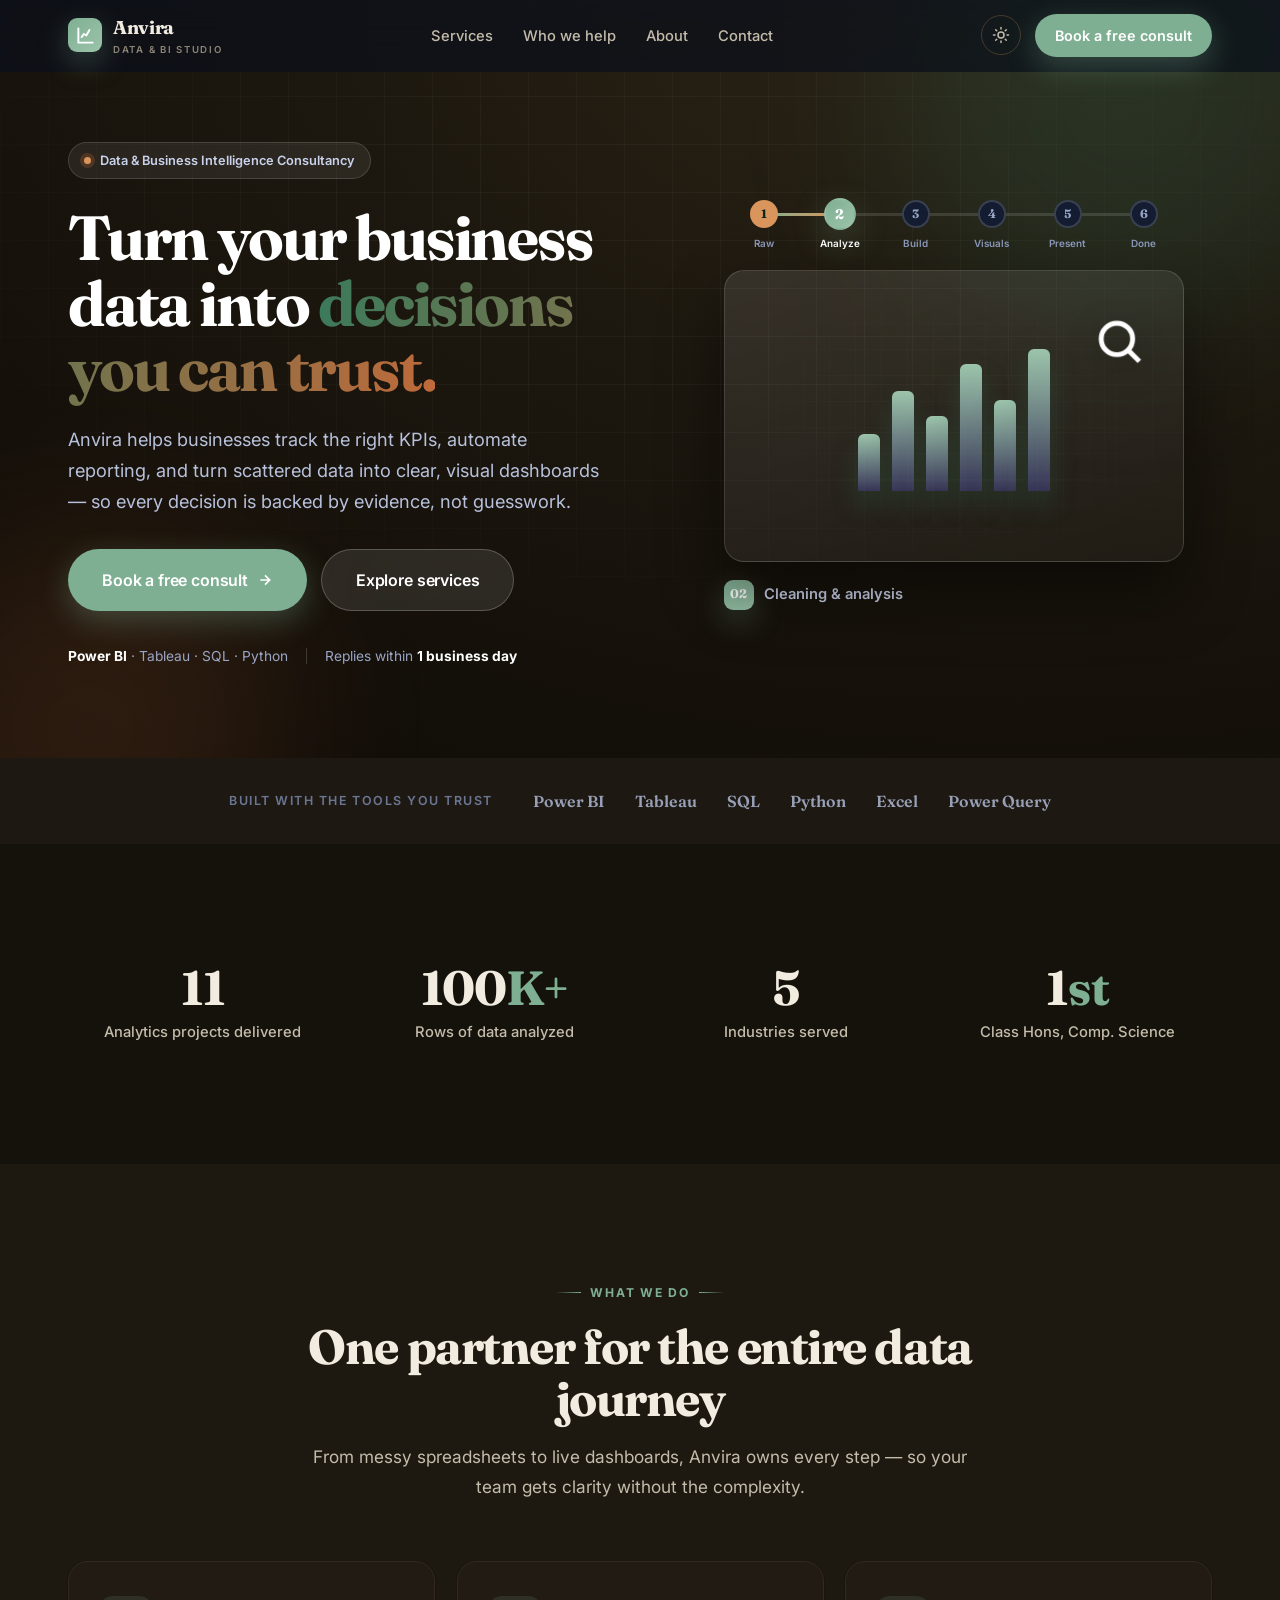
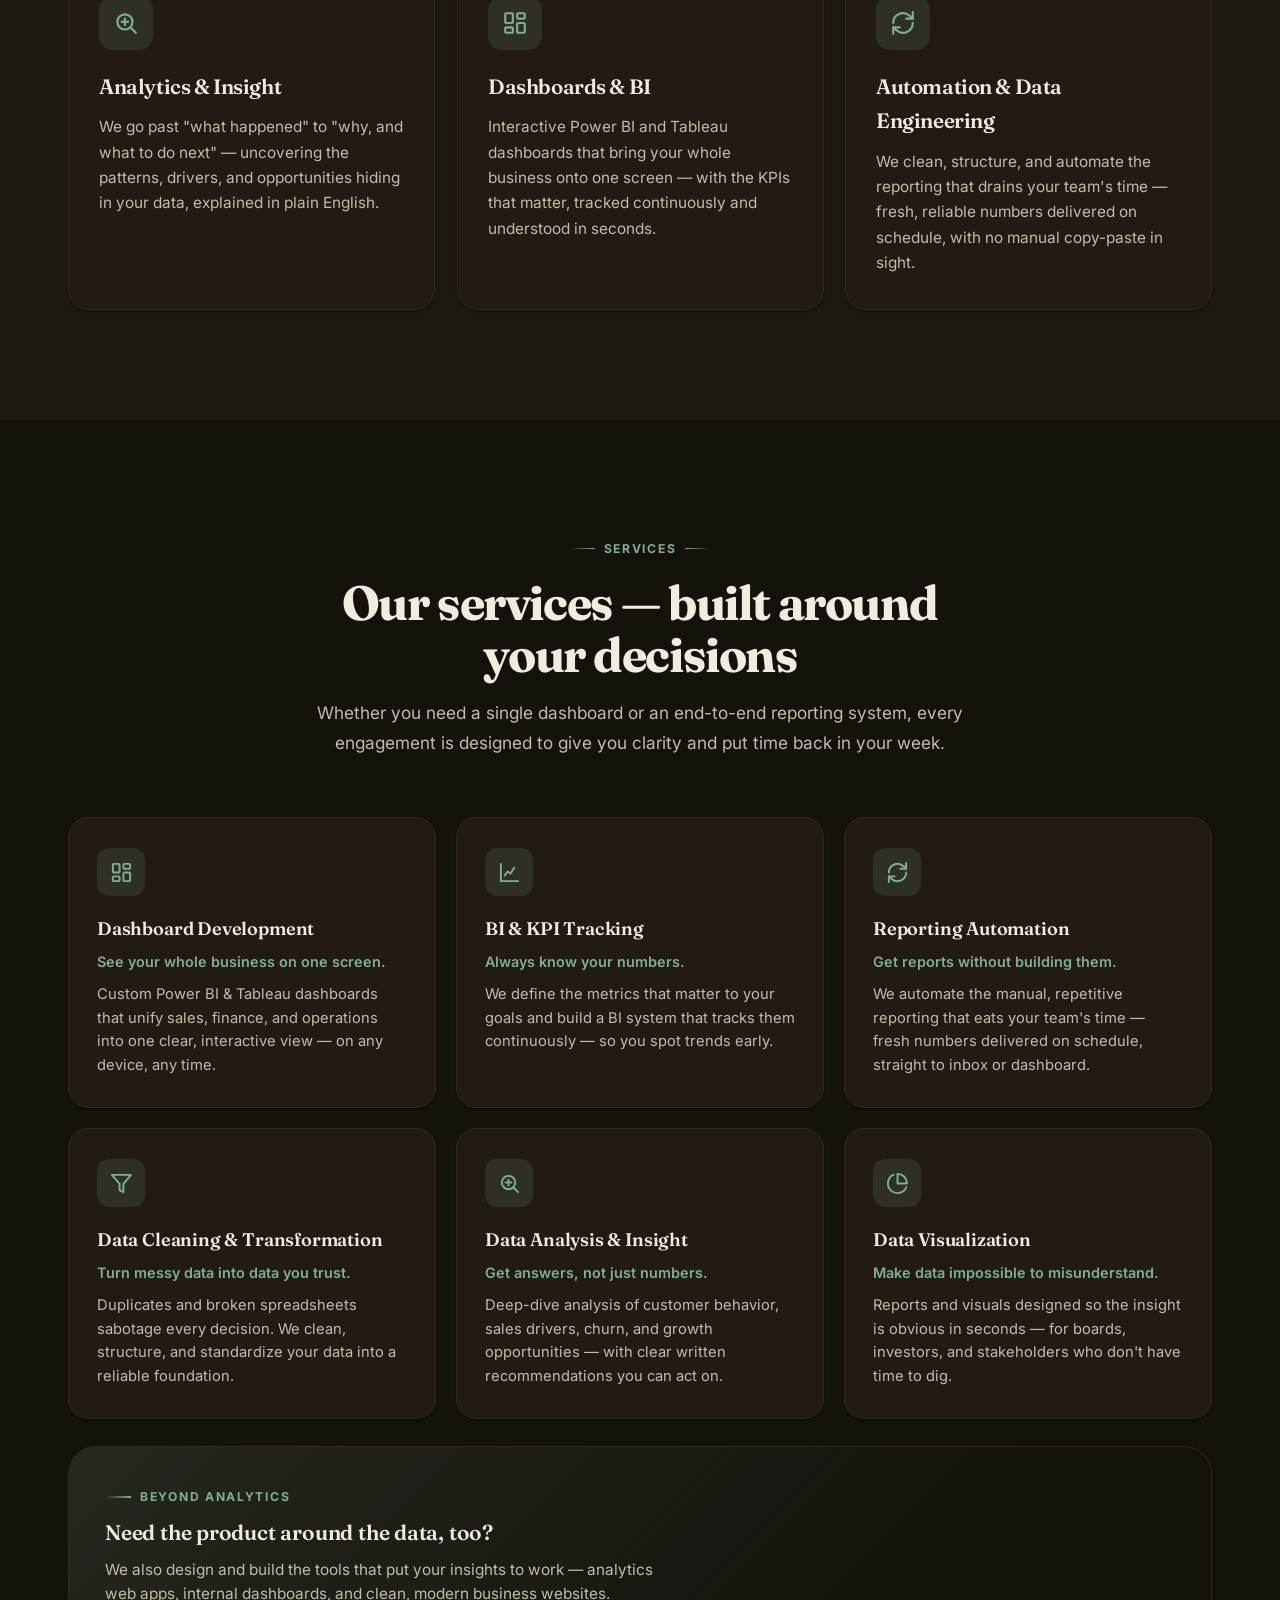
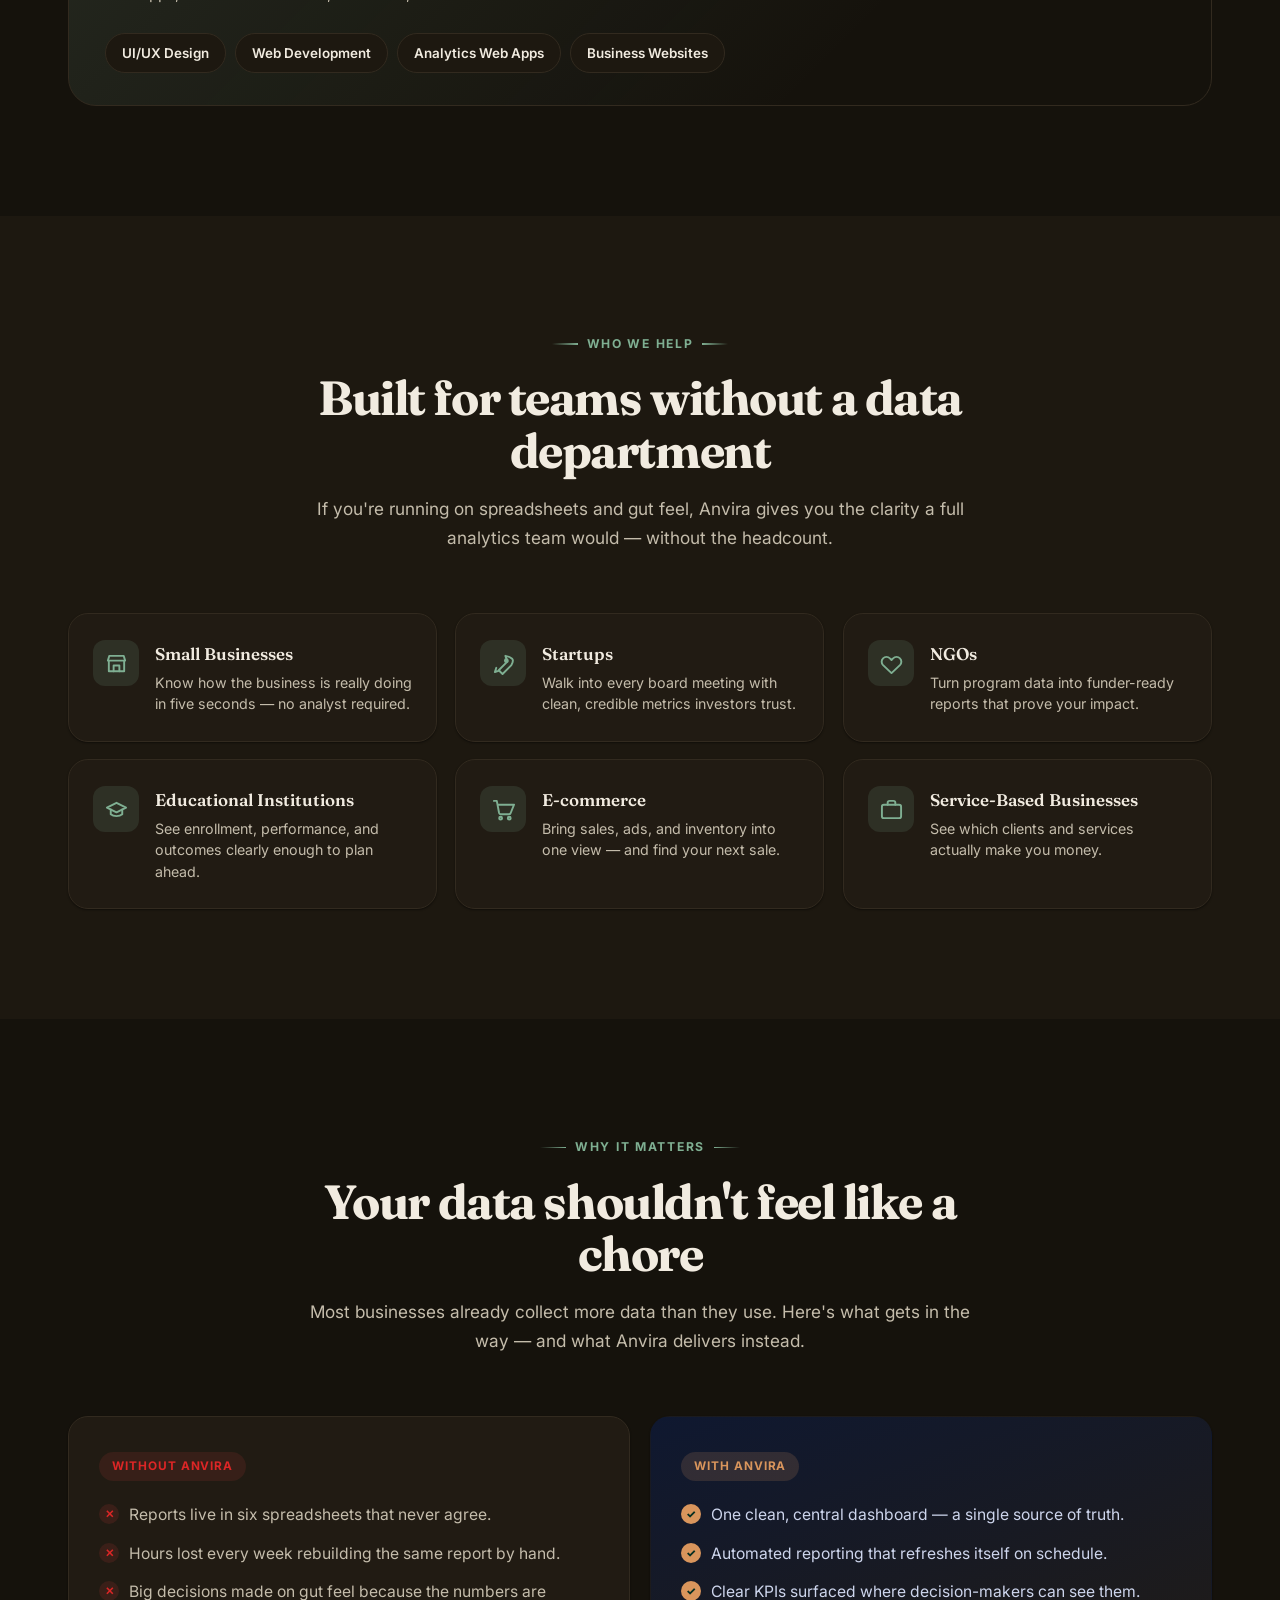
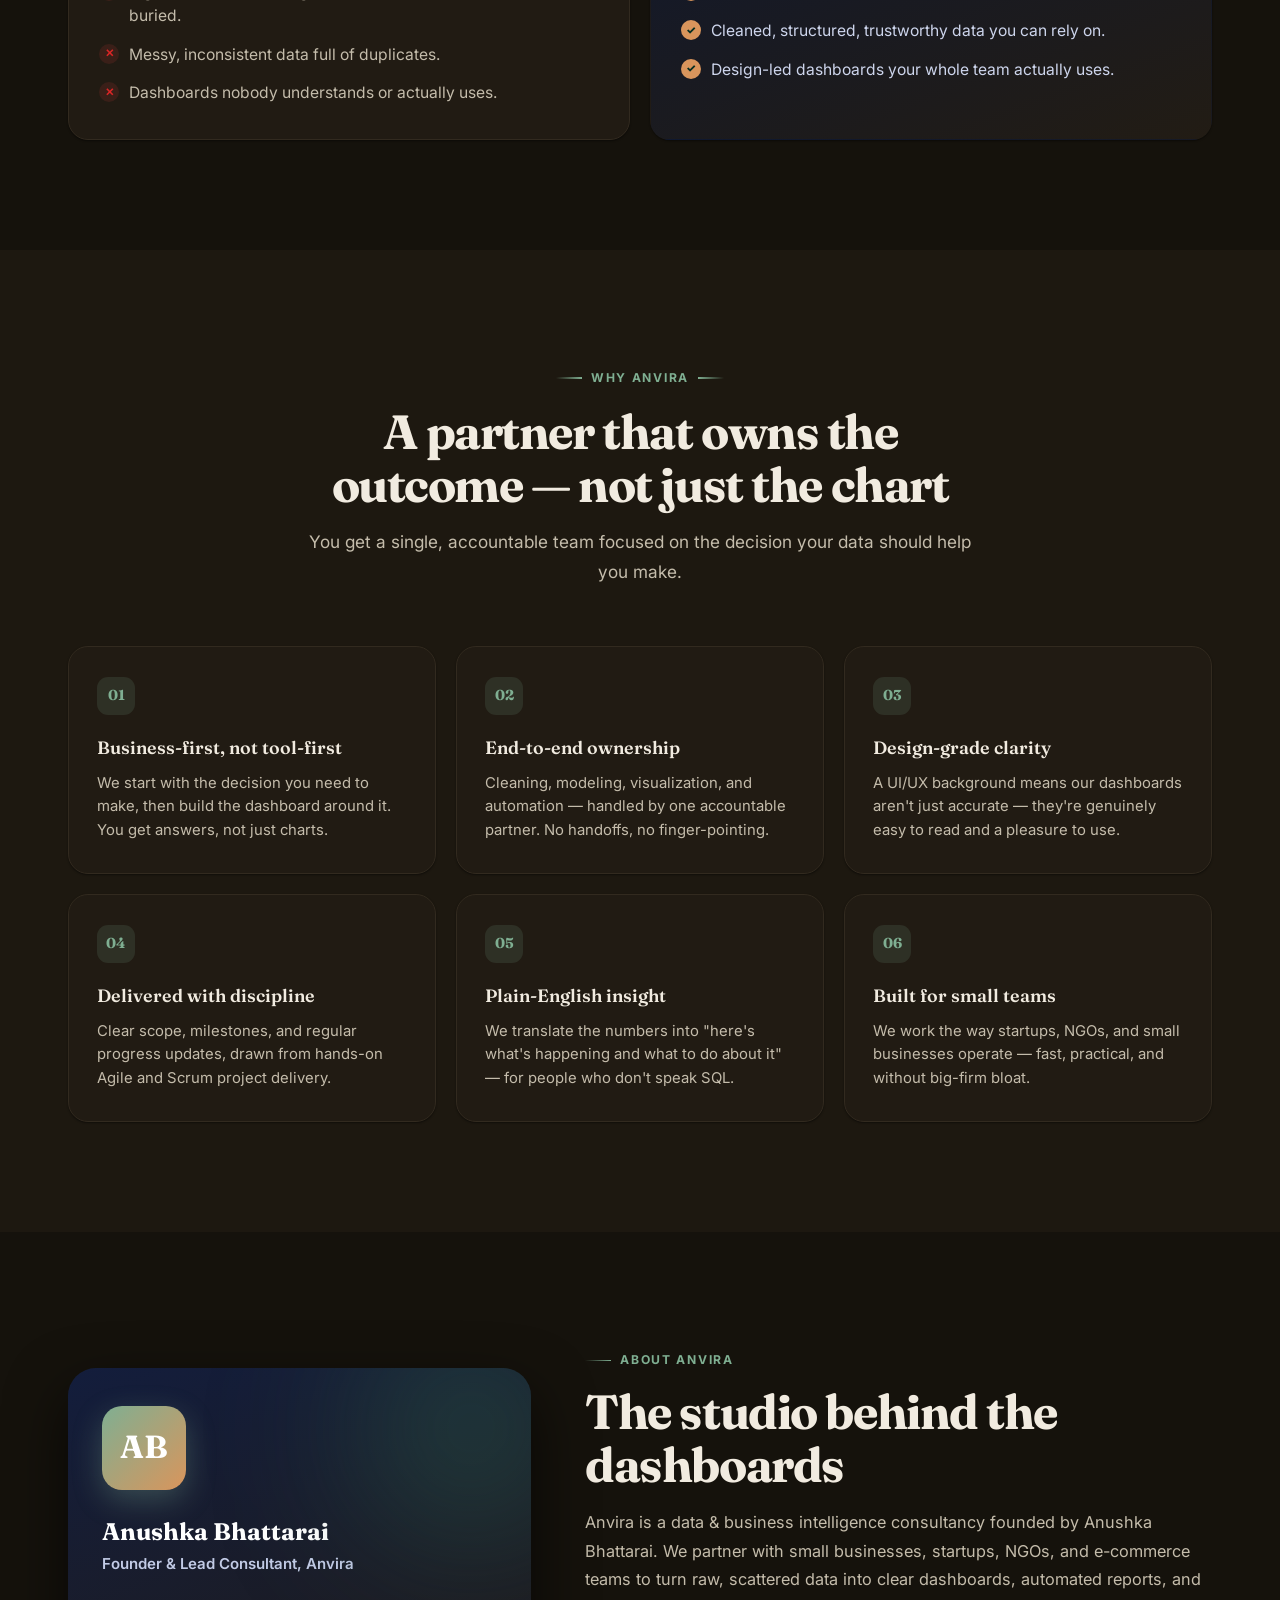
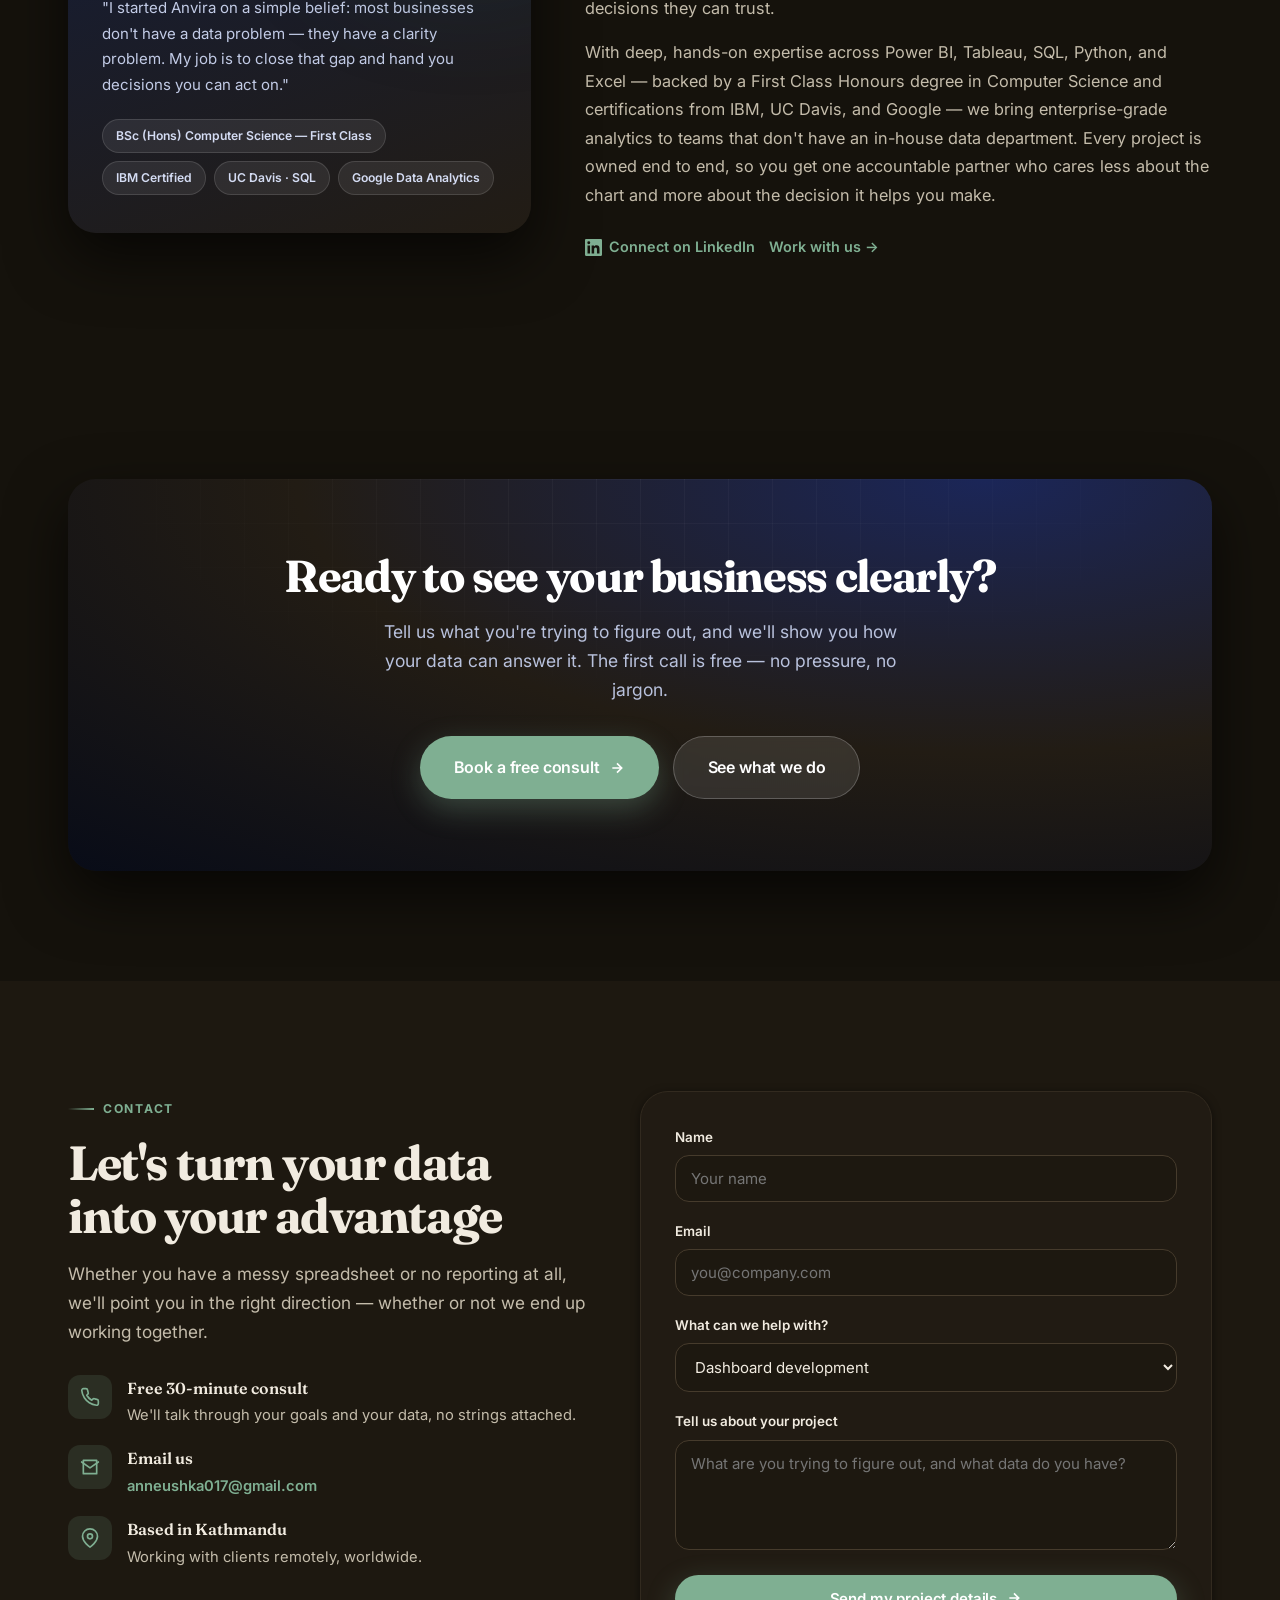
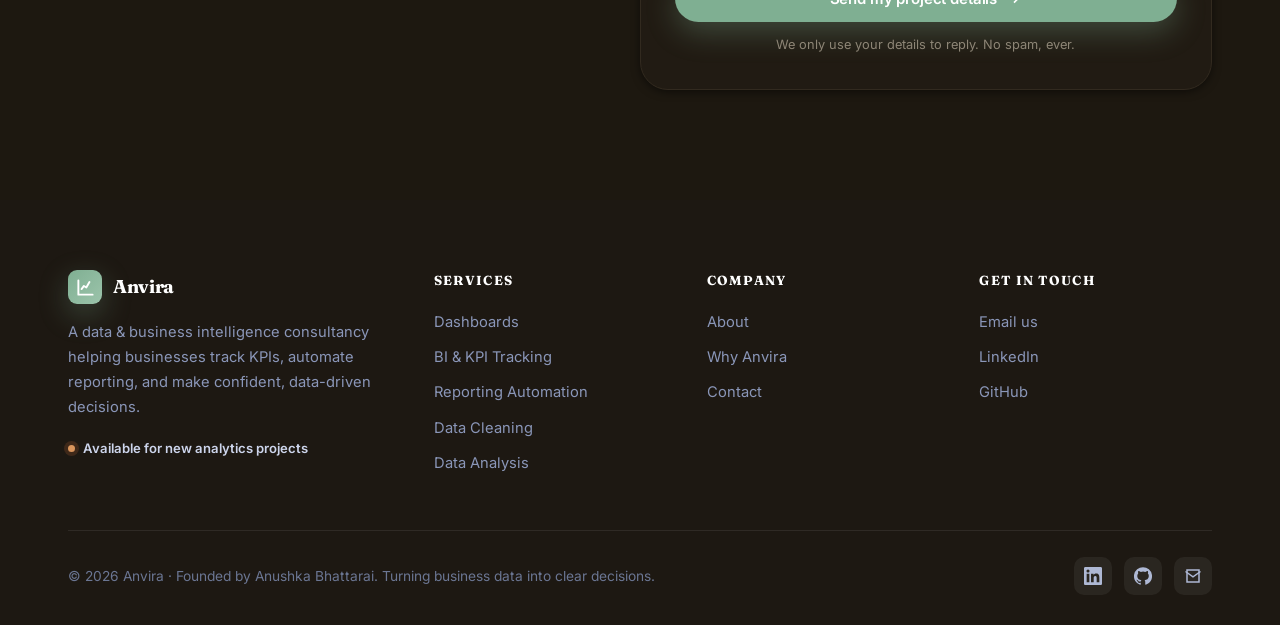
==== commit 9f4c9821: "Remove How It Works (Process) section + its nav/footer links Co-Authored-By: Claude Opus 4.8 <norepl" ====
--- a/index.html
+++ b/index.html
@@ -48,7 +48,6 @@
             <ul class="nav-menu" id="menu">
                 <li><a href="#services">Services</a></li>
                 <li><a href="#who-we-help">Who we help</a></li>
-                <li><a href="#process">Process</a></li>
                 <li><a href="#about">About</a></li>
                 <li><a href="#contact">Contact</a></li>
             </ul>
@@ -358,26 +357,8 @@
         </div>
     </section>
 
-    <!-- ===================== PROCESS ===================== -->
-    <section class="section" id="process">
-        <div class="wrap">
-            <div class="head center reveal">
-                <span class="eyebrow center">How it works</span>
-                <h2 class="h2">A transparent path from data to decisions</h2>
-                <p class="lead">No mystery, no jargon. Here's exactly how we'll work together.</p>
-            </div>
-            <div class="proc">
-                <div class="proc-step reveal"><div class="proc-n">Step 01</div><h3>Discover</h3><p>A free call to understand your goals and the decisions you're trying to make.</p></div>
-                <div class="proc-step reveal"><div class="proc-n">Step 02</div><h3>Audit &amp; plan</h3><p>We review your data and tools, then map out what we'll build and the timeline.</p></div>
-                <div class="proc-step reveal"><div class="proc-n">Step 03</div><h3>Build</h3><p>We clean, model, and design dashboards around your KPIs — sharing progress as we go.</p></div>
-                <div class="proc-step reveal"><div class="proc-n">Step 04</div><h3>Deliver &amp; train</h3><p>You get a polished dashboard plus a walkthrough so your team can use it confidently.</p></div>
-                <div class="proc-step reveal"><div class="proc-n">Step 05</div><h3>Support</h3><p>Ongoing support to refine metrics, add views, and keep everything running.</p></div>
-            </div>
-        </div>
-    </section>
-
     <!-- ===================== ABOUT / FOUNDER ===================== -->
-    <section class="section section-alt" id="about">
+    <section class="section" id="about">
         <div class="wrap founder">
             <div class="founder-card reveal">
                 <div class="founder-avatar">AB</div>
@@ -526,7 +507,6 @@
                     <h5>Company</h5>
                     <a href="#about">About</a>
                     <a href="#why">Why Anvira</a>
-                    <a href="#process">Process</a>
                     <a href="#contact">Contact</a>
                 </div>
                 <div class="footer-col">
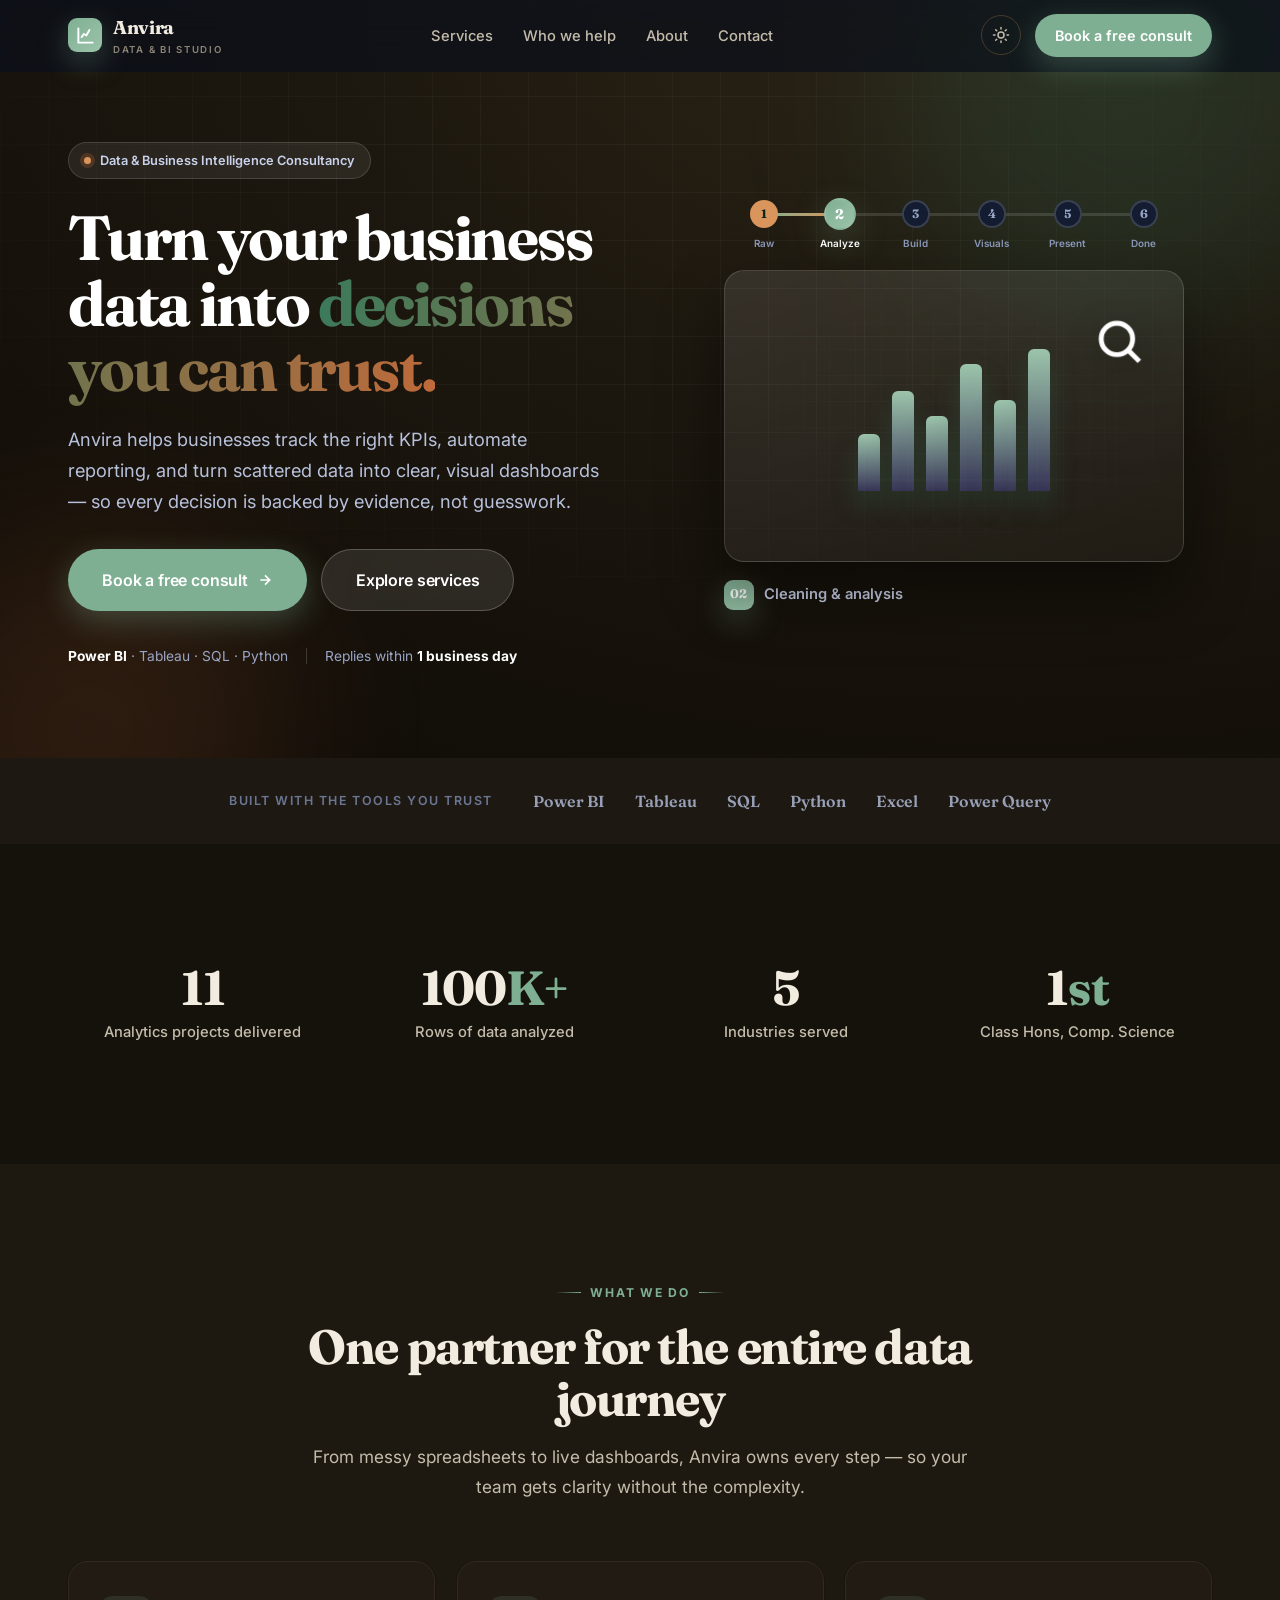
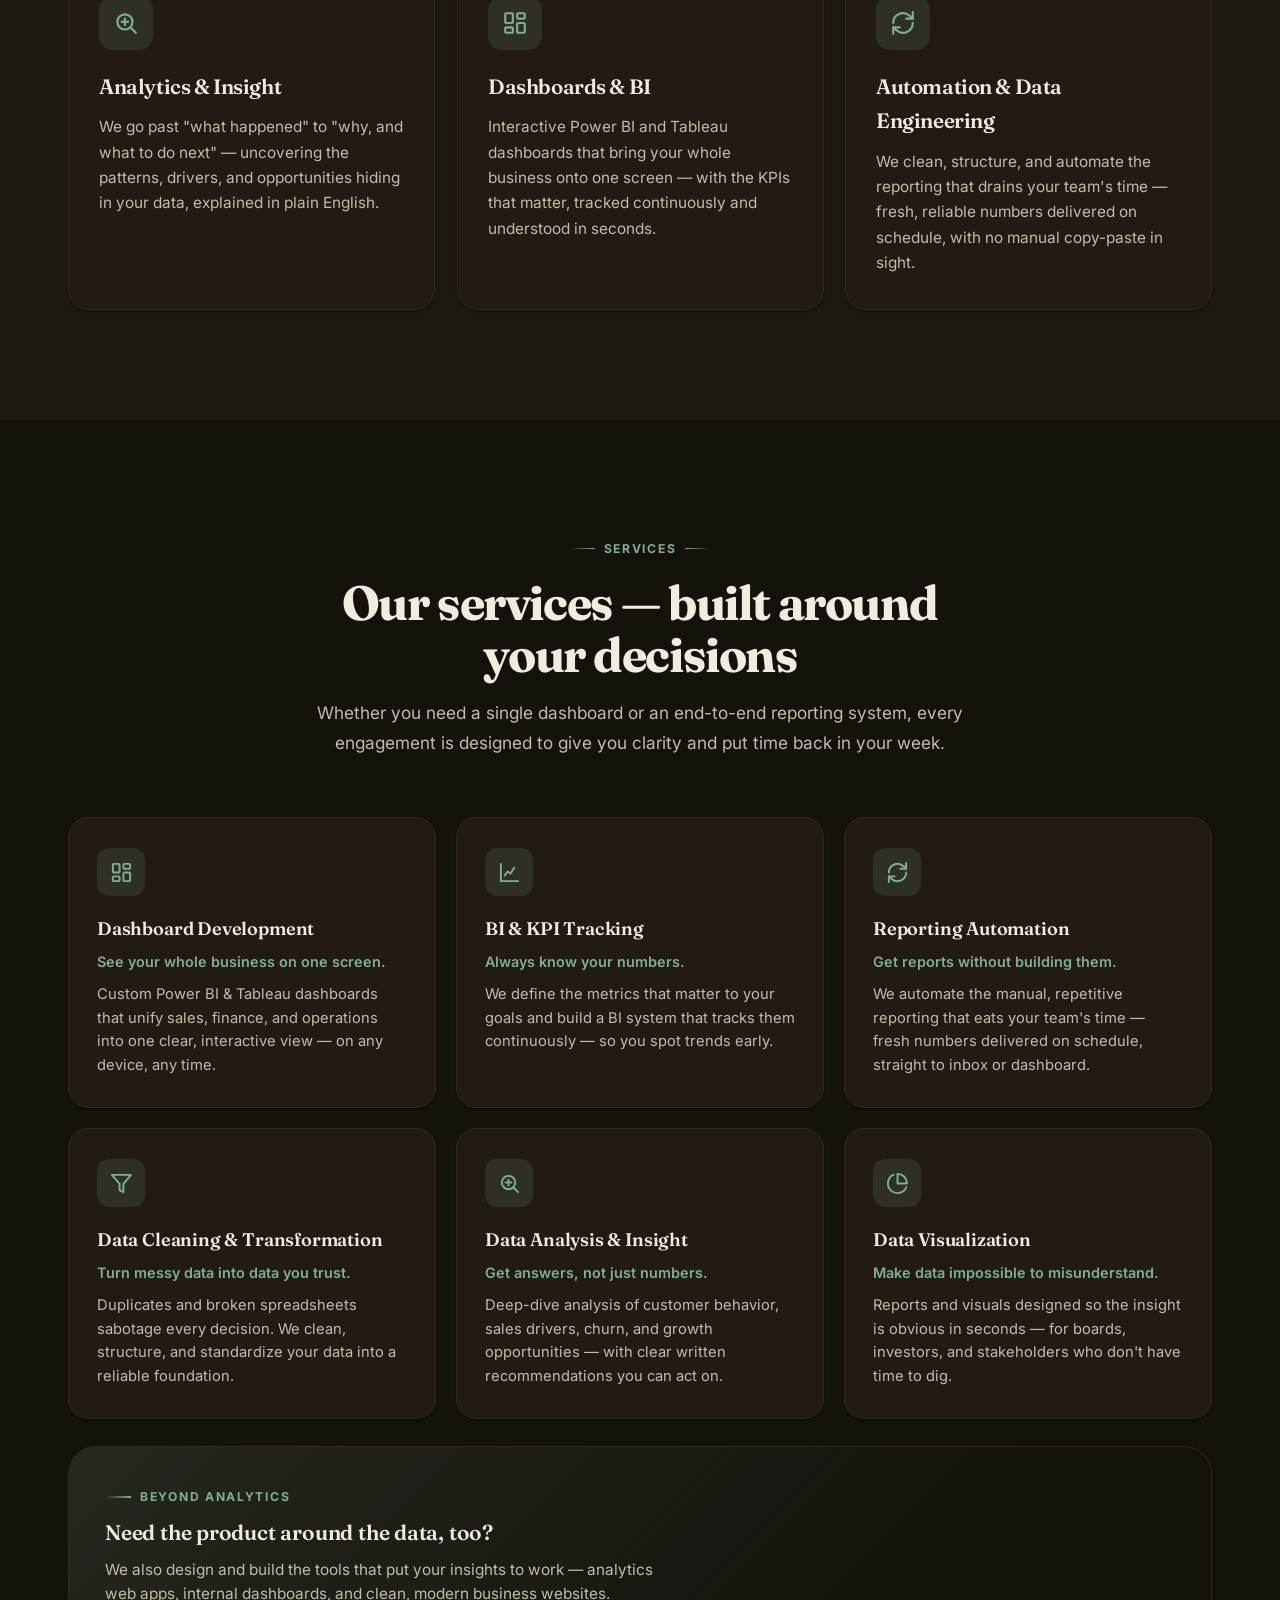
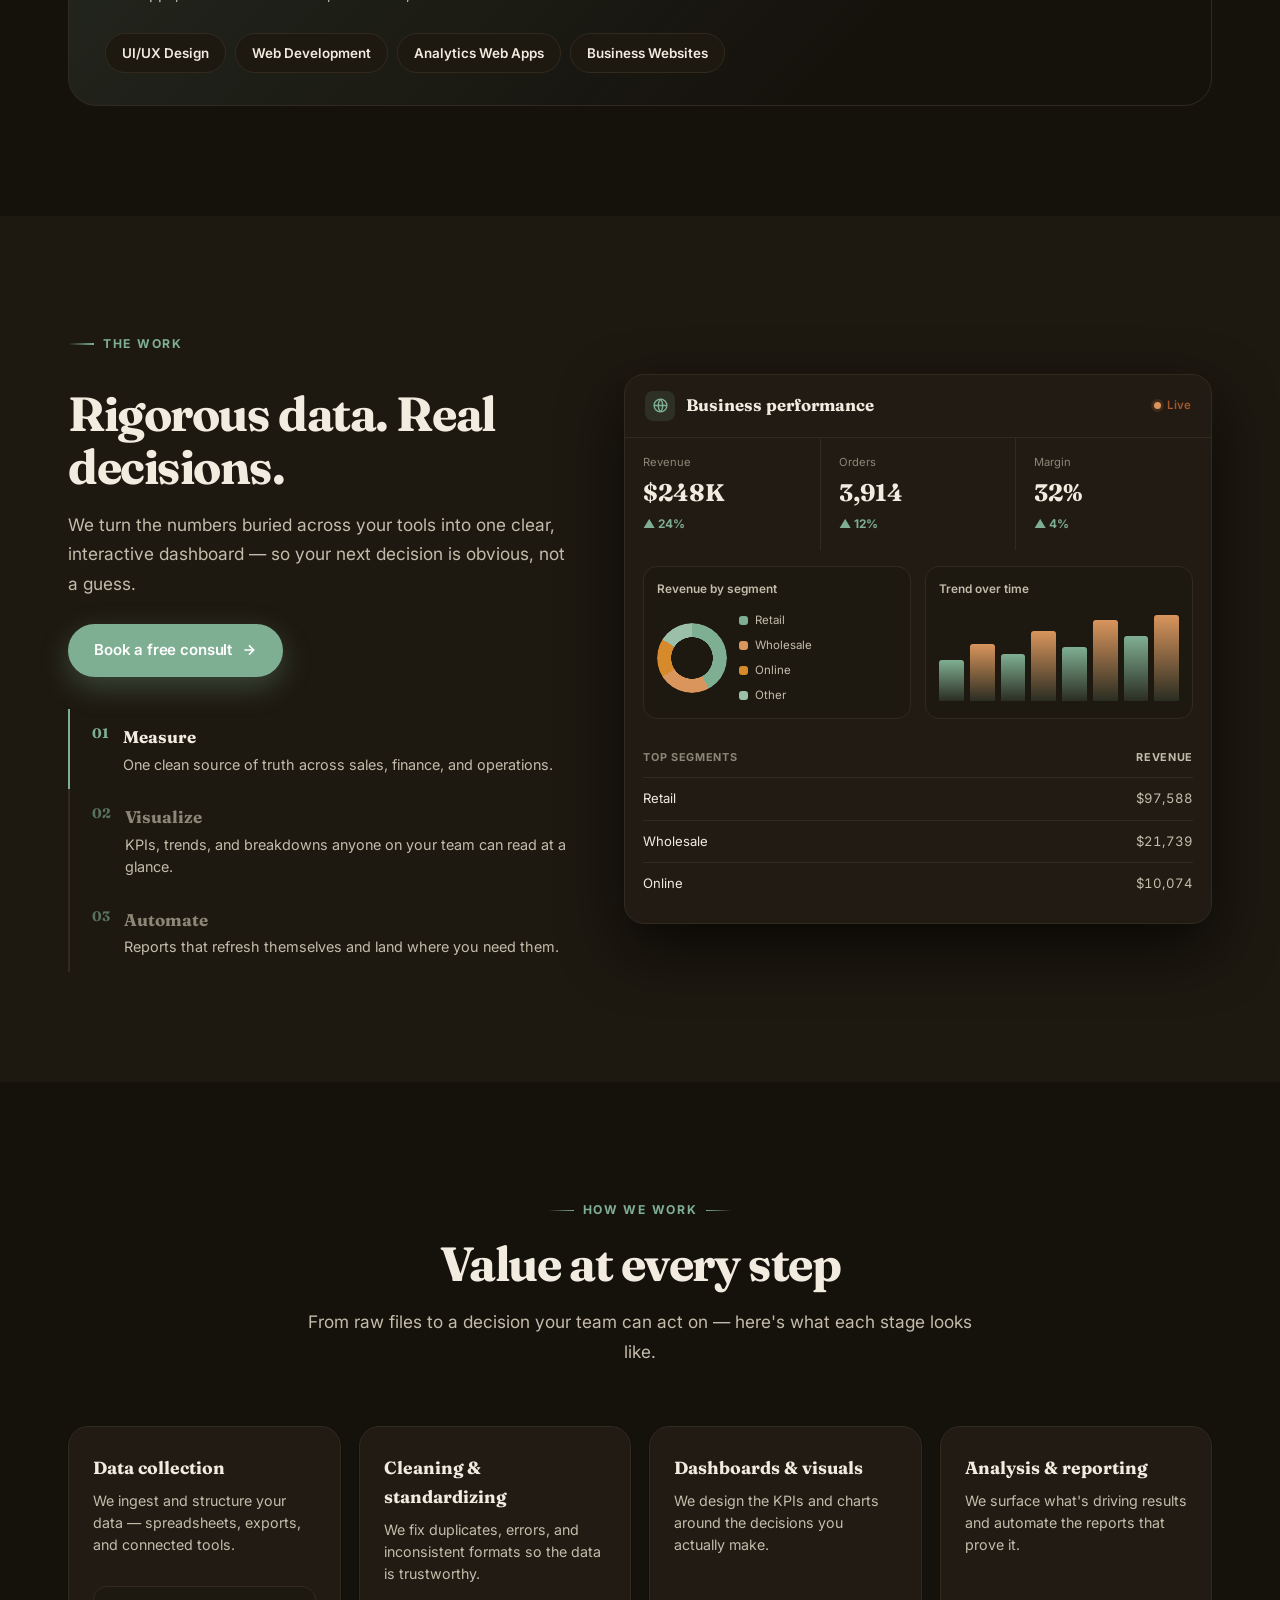
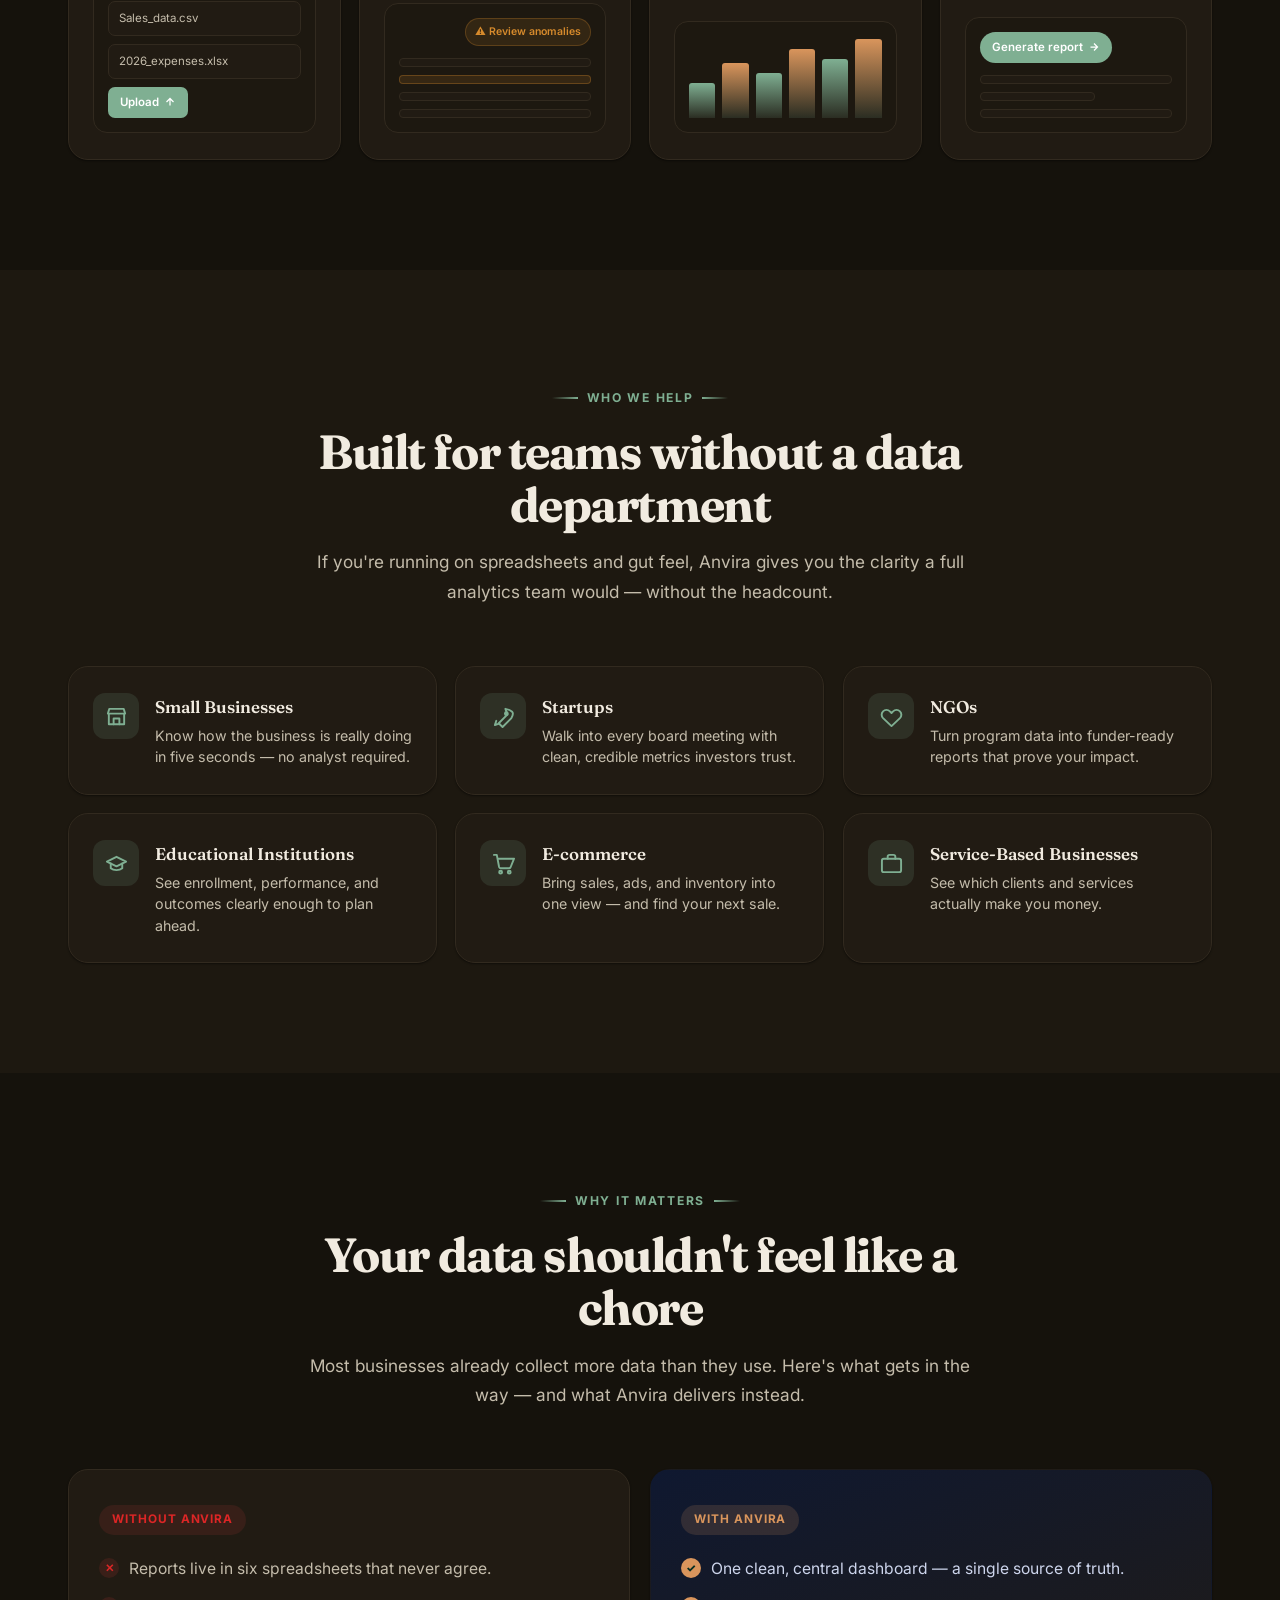
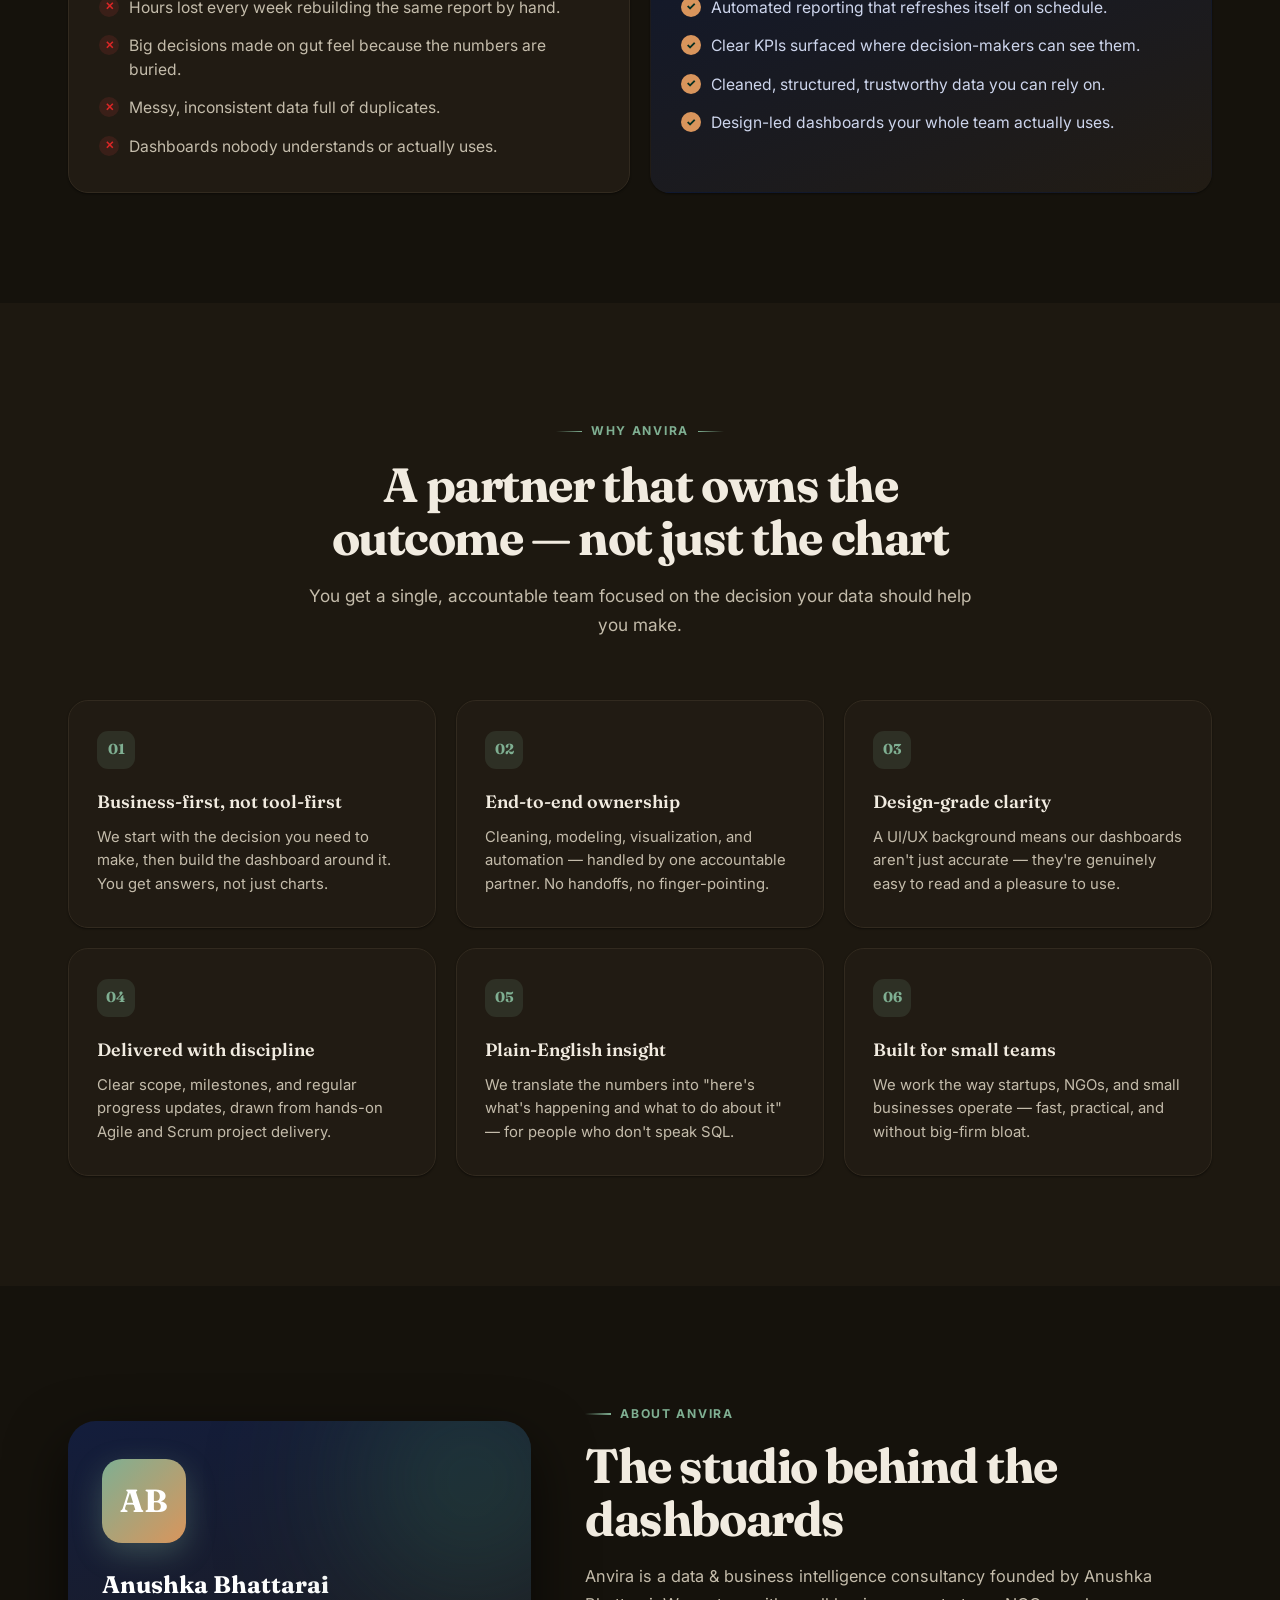
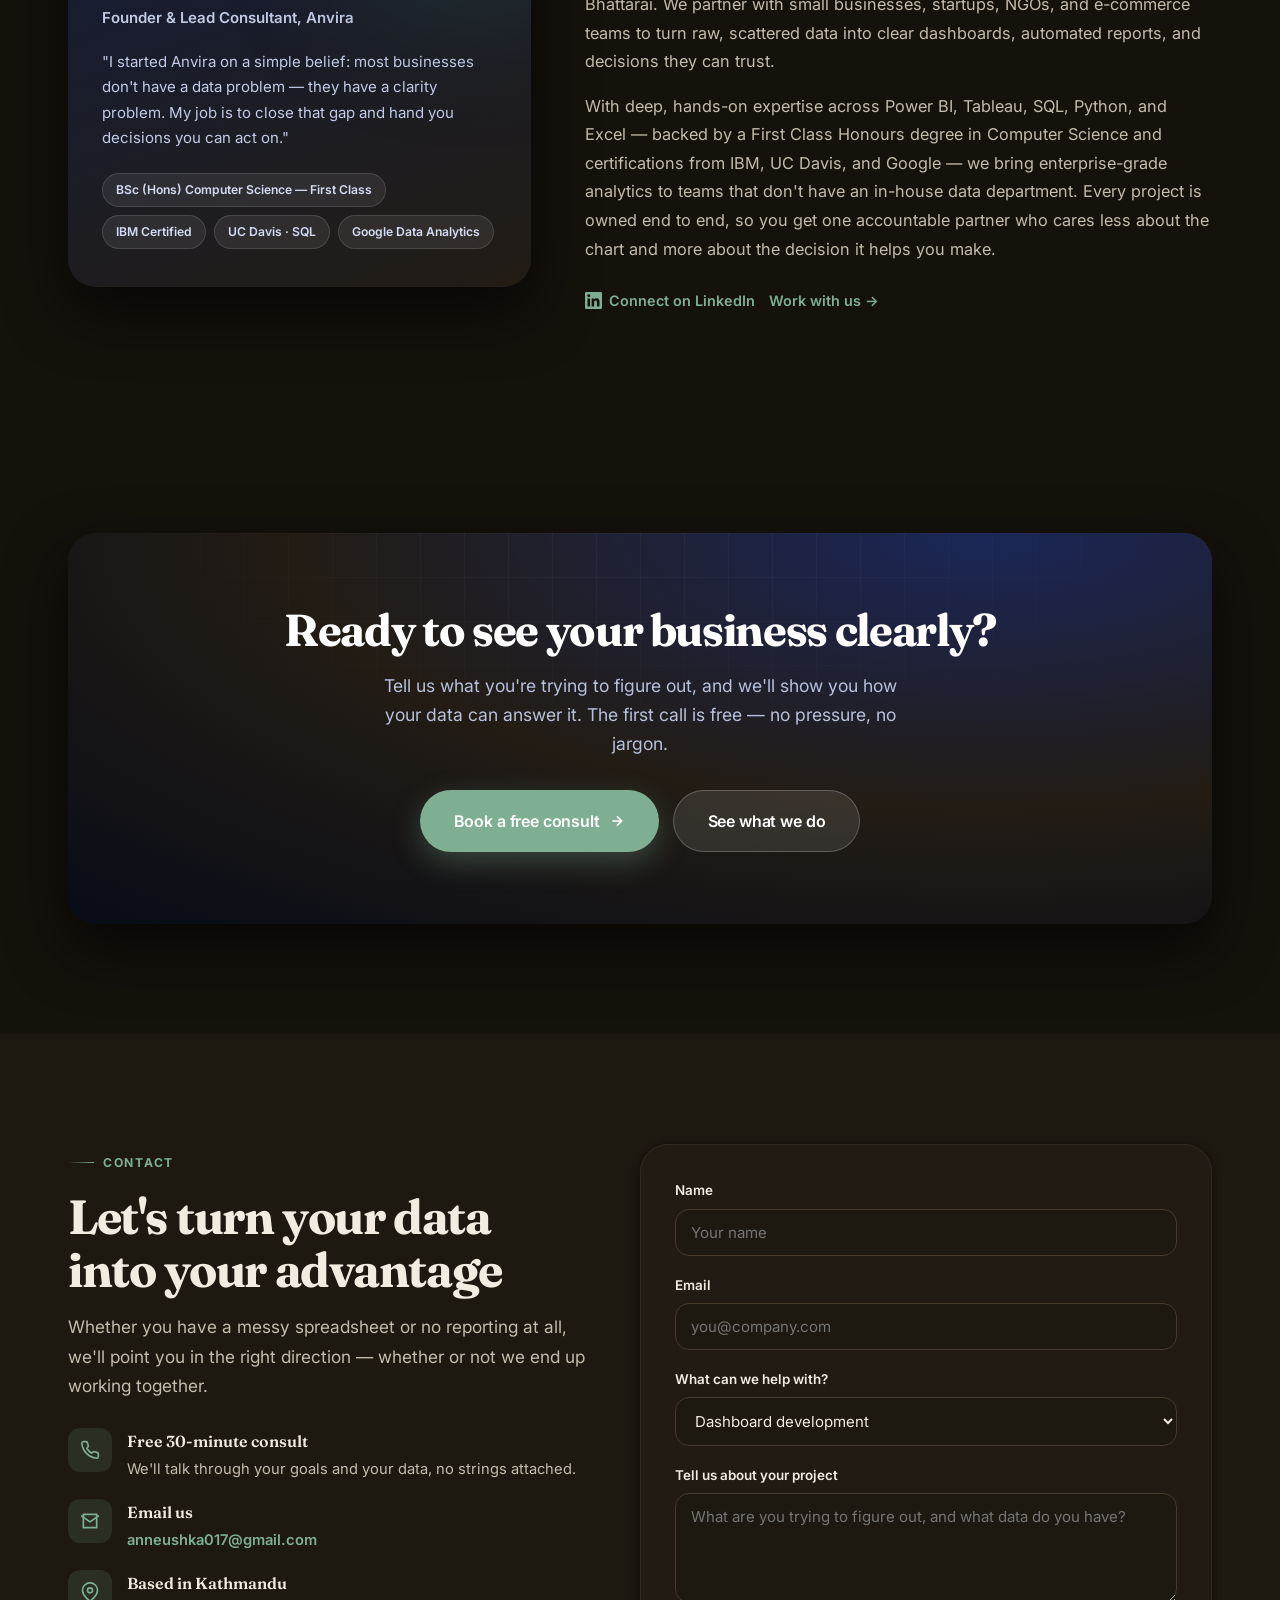
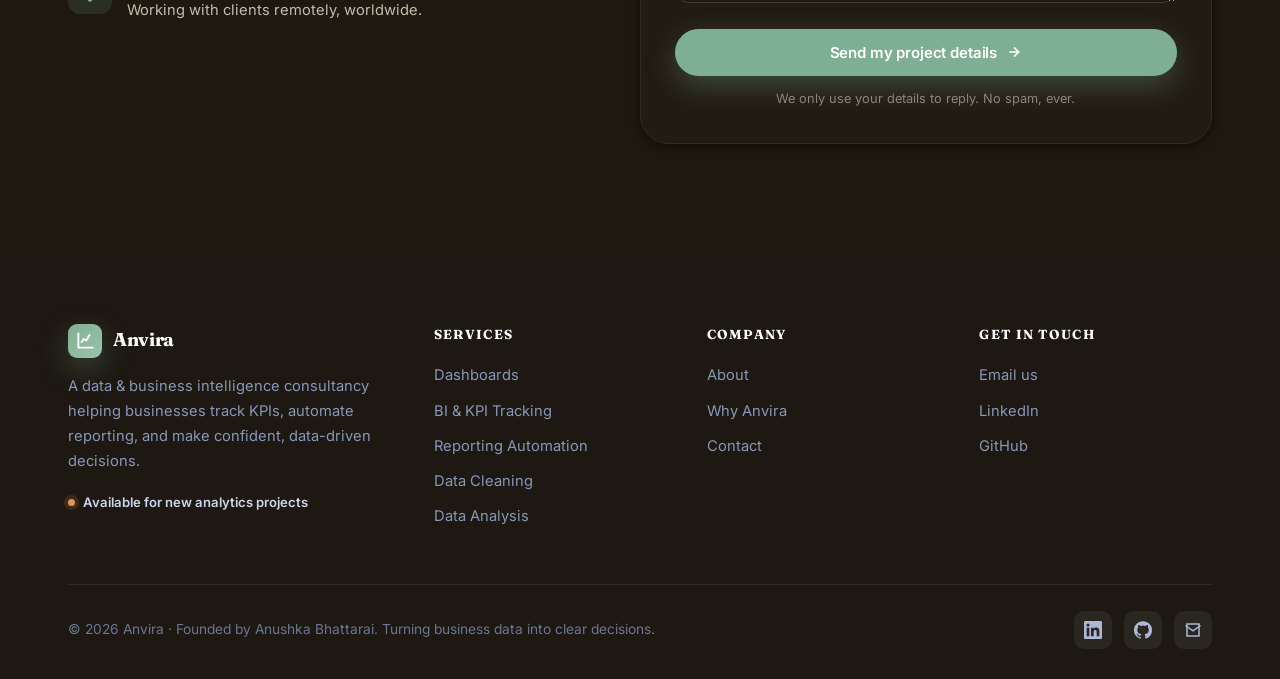
==== commit b466cea2: "Add dashboard showcase + 'value at every step' sections (original, warm, theme-aware) Two new visual" ====
--- a/index.html
+++ b/index.html
@@ -265,6 +265,113 @@
         </div>
     </section>
 
+    <!-- ===================== DASHBOARD SHOWCASE ===================== -->
+    <section class="section section-alt" id="platform">
+        <div class="wrap dash-show">
+            <div class="dash-show-text reveal">
+                <span class="eyebrow">The work</span>
+                <h2 class="h2">Rigorous data. Real decisions.</h2>
+                <p class="lead">We turn the numbers buried across your tools into one clear, interactive dashboard —
+                    so your next decision is obvious, not a guess.</p>
+                <a href="#contact" class="btn btn-primary">Book a free consult
+                    <svg viewBox="0 0 24 24" fill="none" stroke="currentColor" stroke-width="2.5"><path d="M5 12h14M12 5l7 7-7 7" /></svg>
+                </a>
+                <ul class="dash-steps">
+                    <li class="on"><b>01</b><div><h4>Measure</h4><p>One clean source of truth across sales, finance, and operations.</p></div></li>
+                    <li><b>02</b><div><h4>Visualize</h4><p>KPIs, trends, and breakdowns anyone on your team can read at a glance.</p></div></li>
+                    <li><b>03</b><div><h4>Automate</h4><p>Reports that refresh themselves and land where you need them.</p></div></li>
+                </ul>
+            </div>
+
+            <div class="dash-show-visual reveal">
+                <div class="dboard">
+                    <div class="dboard-top">
+                        <span class="dboard-ic"><svg viewBox="0 0 24 24" fill="none" stroke="currentColor" stroke-width="2"><circle cx="12" cy="12" r="9" /><path d="M3 12h18M12 3a14 14 0 0 1 0 18M12 3a14 14 0 0 0 0 18" /></svg></span>
+                        <b>Business performance</b>
+                        <span class="dboard-live"><i></i> Live</span>
+                    </div>
+                    <div class="dboard-kpis">
+                        <div><span>Revenue</span><b>$248K</b><i class="up">▲ 24%</i></div>
+                        <div><span>Orders</span><b>3,914</b><i class="up">▲ 12%</i></div>
+                        <div><span>Margin</span><b>32%</b><i class="up">▲ 4%</i></div>
+                    </div>
+                    <div class="dboard-charts">
+                        <div class="dboard-cardlet">
+                            <span class="dboard-ct">Revenue by segment</span>
+                            <div class="dboard-mid">
+                                <div class="dboard-donut"></div>
+                                <ul class="dboard-legend">
+                                    <li><i style="--c:var(--indigo)"></i>Retail</li>
+                                    <li><i style="--c:var(--emerald)"></i>Wholesale</li>
+                                    <li><i style="--c:var(--amber)"></i>Online</li>
+                                    <li><i style="--c:#9bbfa9"></i>Other</li>
+                                </ul>
+                            </div>
+                        </div>
+                        <div class="dboard-cardlet">
+                            <span class="dboard-ct">Trend over time</span>
+                            <div class="dboard-bars">
+                                <i style="--h:46%"></i><i style="--h:64%"></i><i style="--h:52%"></i><i style="--h:78%"></i>
+                                <i style="--h:60%"></i><i style="--h:90%"></i><i style="--h:72%"></i><i style="--h:96%"></i>
+                            </div>
+                        </div>
+                    </div>
+                    <div class="dboard-table">
+                        <div class="dboard-tr dboard-th"><span>Top segments</span><span>Revenue</span></div>
+                        <div class="dboard-tr"><span>Retail</span><span>$97,588</span></div>
+                        <div class="dboard-tr"><span>Wholesale</span><span>$21,739</span></div>
+                        <div class="dboard-tr"><span>Online</span><span>$10,074</span></div>
+                    </div>
+                </div>
+            </div>
+        </div>
+    </section>
+
+    <!-- ===================== VALUE AT EVERY STEP ===================== -->
+    <section class="section" id="steps">
+        <div class="wrap">
+            <div class="head center reveal">
+                <span class="eyebrow center">How we work</span>
+                <h2 class="h2">Value at every step</h2>
+                <p class="lead">From raw files to a decision your team can act on — here's what each stage looks like.</p>
+            </div>
+            <div class="steps-grid">
+                <article class="step-card reveal">
+                    <h3>Data collection</h3>
+                    <p>We ingest and structure your data — spreadsheets, exports, and connected tools.</p>
+                    <div class="step-mock mock-upload">
+                        <span class="mk-file">Sales_data.csv</span>
+                        <span class="mk-file">2026_expenses.xlsx</span>
+                        <span class="mk-btn">Upload <svg viewBox="0 0 24 24" fill="none" stroke="currentColor" stroke-width="2.5"><path d="M12 19V5M5 12l7-7 7 7" /></svg></span>
+                    </div>
+                </article>
+                <article class="step-card reveal">
+                    <h3>Cleaning &amp; standardizing</h3>
+                    <p>We fix duplicates, errors, and inconsistent formats so the data is trustworthy.</p>
+                    <div class="step-mock mock-clean">
+                        <span class="mk-tag">⚠ Review anomalies</span>
+                        <span class="mk-row"></span><span class="mk-row warn"></span><span class="mk-row"></span><span class="mk-row"></span>
+                    </div>
+                </article>
+                <article class="step-card reveal">
+                    <h3>Dashboards &amp; visuals</h3>
+                    <p>We design the KPIs and charts around the decisions you actually make.</p>
+                    <div class="step-mock mock-chart">
+                        <i style="--h:42%"></i><i style="--h:66%"></i><i style="--h:54%"></i><i style="--h:84%"></i><i style="--h:72%"></i><i style="--h:96%"></i>
+                    </div>
+                </article>
+                <article class="step-card reveal">
+                    <h3>Analysis &amp; reporting</h3>
+                    <p>We surface what's driving results and automate the reports that prove it.</p>
+                    <div class="step-mock mock-report">
+                        <span class="mk-pill">Generate report <svg viewBox="0 0 24 24" fill="none" stroke="currentColor" stroke-width="2.5"><path d="M5 12h14M12 5l7 7-7 7" /></svg></span>
+                        <span class="mk-row"></span><span class="mk-row short"></span><span class="mk-row"></span>
+                    </div>
+                </article>
+            </div>
+        </div>
+    </section>
+
     <!-- ===================== WHO WE HELP ===================== -->
     <section class="section section-alt" id="who-we-help">
         <div class="wrap">
--- a/styles.css
+++ b/styles.css
@@ -982,3 +982,83 @@
 html:not([data-theme="dark"]) .lc-sk { background: rgba(15, 23, 42, .05); border-color: rgba(15, 23, 42, .16); }
 html:not([data-theme="dark"]) .lc-laptop-screen { background: linear-gradient(160deg, #e7ebf7, #d7ddef); border-color: rgba(15, 23, 42, .12); }
 html:not([data-theme="dark"]) .lc-laptop-base { background: linear-gradient(180deg, #c3cbe0, #aeb7d2); }
+
+/* ============================================================
+   DASHBOARD SHOWCASE — original data viz, theme-aware
+   ============================================================ */
+.dash-show { display: grid; grid-template-columns: .92fr 1.08fr; gap: 56px; align-items: center; }
+.dash-show-text .eyebrow { margin-bottom: 16px; }
+.dash-show-text .lead { margin-bottom: 26px; }
+.dash-show-text > .btn { margin-bottom: 32px; }
+.dash-steps { display: flex; flex-direction: column; }
+.dash-steps li { display: flex; gap: 14px; padding: 14px 0 14px 22px; border-left: 2px solid var(--border); transition: border-color .3s var(--ease); }
+.dash-steps li.on { border-left-color: var(--indigo); }
+.dash-steps li b { font-family: var(--display); color: var(--indigo); font-size: .86rem; opacity: .6; }
+.dash-steps li.on b { opacity: 1; }
+.dash-steps li h4 { font-family: var(--display); font-size: 1.06rem; color: var(--text); margin-bottom: 3px; }
+.dash-steps li:not(.on) h4 { color: var(--text-3); }
+.dash-steps li p { font-size: .9rem; color: var(--text-2); line-height: 1.5; }
+
+.dboard { background: var(--white); border: 1px solid var(--border); border-radius: var(--r-lg); box-shadow: var(--shadow-lg); overflow: hidden; }
+.dboard-top { display: flex; align-items: center; gap: 11px; padding: 16px 20px; border-bottom: 1px solid var(--border); }
+.dboard-ic { width: 30px; height: 30px; flex-shrink: 0; border-radius: 8px; display: grid; place-items: center; background: var(--indigo-soft); color: var(--indigo); }
+.dboard-ic svg { width: 17px; height: 17px; }
+.dboard-top b { font-family: var(--display); font-size: 1.05rem; color: var(--text); flex: 1; }
+.dboard-live { display: inline-flex; align-items: center; gap: 6px; font-size: .72rem; font-weight: 600; color: var(--emerald-d); }
+.dboard-live i { width: 7px; height: 7px; border-radius: 50%; background: var(--emerald); box-shadow: 0 0 0 3px rgba(192, 106, 58, .18); }
+.dboard-kpis { display: grid; grid-template-columns: repeat(3, 1fr); gap: 1px; background: var(--border); }
+.dboard-kpis > div { background: var(--white); padding: 15px 18px; display: flex; flex-direction: column; }
+.dboard-kpis span { font-size: .7rem; color: var(--text-3); }
+.dboard-kpis > div > b { font-family: var(--display); font-size: 1.5rem; color: var(--text); margin: 2px 0; }
+.dboard-kpis i { font-size: .74rem; font-weight: 700; font-style: normal; color: var(--indigo); }
+.dboard-charts { display: grid; grid-template-columns: 1fr 1fr; gap: 14px; padding: 16px 18px; }
+.dboard-cardlet { border: 1px solid var(--border); border-radius: var(--r-md); padding: 13px; background: var(--bg-alt); }
+.dboard-ct { display: block; font-size: .74rem; font-weight: 600; color: var(--text-2); margin-bottom: 12px; }
+.dboard-mid { display: flex; align-items: center; gap: 12px; }
+.dboard-donut {
+    width: 70px; height: 70px; border-radius: 50%; flex-shrink: 0;
+    background: conic-gradient(var(--indigo) 0 42%, var(--emerald) 42% 66%, var(--amber) 66% 84%, #9bbfa9 84% 100%);
+    -webkit-mask: radial-gradient(circle 21px at center, transparent 98%, #000 100%);
+    mask: radial-gradient(circle 21px at center, transparent 98%, #000 100%);
+}
+.dboard-legend { display: flex; flex-direction: column; gap: 6px; font-size: .72rem; color: var(--text-2); }
+.dboard-legend li { display: flex; align-items: center; gap: 7px; }
+.dboard-legend i { width: 9px; height: 9px; border-radius: 3px; background: var(--c, var(--indigo)); }
+.dboard-bars { display: flex; align-items: flex-end; gap: 6px; height: 90px; }
+.dboard-bars i { flex: 1; border-radius: 3px 3px 0 0; height: var(--h); background: linear-gradient(180deg, var(--indigo), var(--indigo-soft)); }
+.dboard-bars i:nth-child(even) { background: linear-gradient(180deg, var(--emerald), var(--indigo-soft)); }
+.dboard-table { padding: 4px 18px 18px; }
+.dboard-tr { display: flex; justify-content: space-between; padding: 10px 0; border-bottom: 1px solid var(--border); font-size: .82rem; color: var(--text); }
+.dboard-tr span:last-child { color: var(--text-2); font-variant-numeric: tabular-nums; }
+.dboard-tr:last-child { border-bottom: none; }
+.dboard-th { font-size: .68rem; text-transform: uppercase; letter-spacing: .06em; color: var(--text-3); font-weight: 700; }
+
+/* ============================================================
+   VALUE AT EVERY STEP — feature cards with mini UI mockups
+   ============================================================ */
+.steps-grid { display: grid; grid-template-columns: repeat(4, 1fr); gap: 18px; }
+.step-card { display: flex; flex-direction: column; background: var(--white); border: 1px solid var(--border); border-radius: var(--r-lg); padding: 26px 24px; box-shadow: var(--shadow-xs); transition: transform .3s var(--ease), box-shadow .3s var(--ease), border-color .3s var(--ease); }
+.step-card:hover { transform: translateY(-5px); box-shadow: var(--shadow-md); border-color: var(--indigo-ring); }
+.step-card h3 { font-family: var(--display); font-size: 1.1rem; color: var(--text); margin-bottom: 8px; }
+.step-card > p { font-size: .89rem; color: var(--text-2); line-height: 1.55; margin-bottom: 18px; }
+.step-mock { margin-top: auto; min-height: 112px; display: flex; flex-direction: column; gap: 8px; justify-content: center; padding: 14px; border-radius: var(--r-md); background: var(--bg-alt); border: 1px solid var(--border); }
+.mock-upload .mk-file { font-size: .72rem; color: var(--text-2); background: var(--white); border: 1px solid var(--border); border-radius: 7px; padding: 7px 10px; }
+.mk-btn { align-self: flex-start; display: inline-flex; align-items: center; gap: 5px; font-size: .72rem; font-weight: 600; color: #fff; background: var(--indigo); padding: 6px 12px; border-radius: 7px; }
+.mk-btn svg { width: 12px; height: 12px; }
+.mock-clean { justify-content: flex-start; }
+.mock-clean .mk-tag { align-self: flex-end; font-size: .66rem; font-weight: 600; color: var(--amber); background: rgba(214, 138, 44, .12); border: 1px solid rgba(214, 138, 44, .26); padding: 4px 9px; border-radius: 999px; margin-bottom: 4px; }
+.mk-row { height: 9px; border-radius: 4px; background: var(--white); border: 1px solid var(--border); }
+.mk-row.warn { background: rgba(214, 138, 44, .14); border-color: rgba(214, 138, 44, .3); }
+.mk-row.short { width: 60%; }
+.mock-chart { flex-direction: row; align-items: flex-end; gap: 7px; }
+.mock-chart i { flex: 1; border-radius: 3px 3px 0 0; height: var(--h); background: linear-gradient(180deg, var(--indigo), var(--indigo-soft)); }
+.mock-chart i:nth-child(even) { background: linear-gradient(180deg, var(--emerald), var(--indigo-soft)); }
+.mock-report { justify-content: flex-start; }
+.mock-report .mk-pill { align-self: flex-start; display: inline-flex; align-items: center; gap: 5px; font-size: .72rem; font-weight: 600; color: #fff; background: var(--indigo); padding: 6px 12px; border-radius: 999px; margin-bottom: 4px; }
+.mock-report .mk-pill svg { width: 12px; height: 12px; }
+
+/* theme cross-fade + responsive */
+.dboard, .dboard-kpis > div, .dboard-cardlet, .step-card, .step-mock,
+.mock-upload .mk-file, .mk-row { transition: background-color .35s var(--ease), color .35s var(--ease), border-color .35s var(--ease); }
+@media (max-width: 980px) { .dash-show { grid-template-columns: 1fr; gap: 36px; } .steps-grid { grid-template-columns: repeat(2, 1fr); } }
+@media (max-width: 540px) { .dboard-charts { grid-template-columns: 1fr; } .steps-grid { grid-template-columns: 1fr; } }
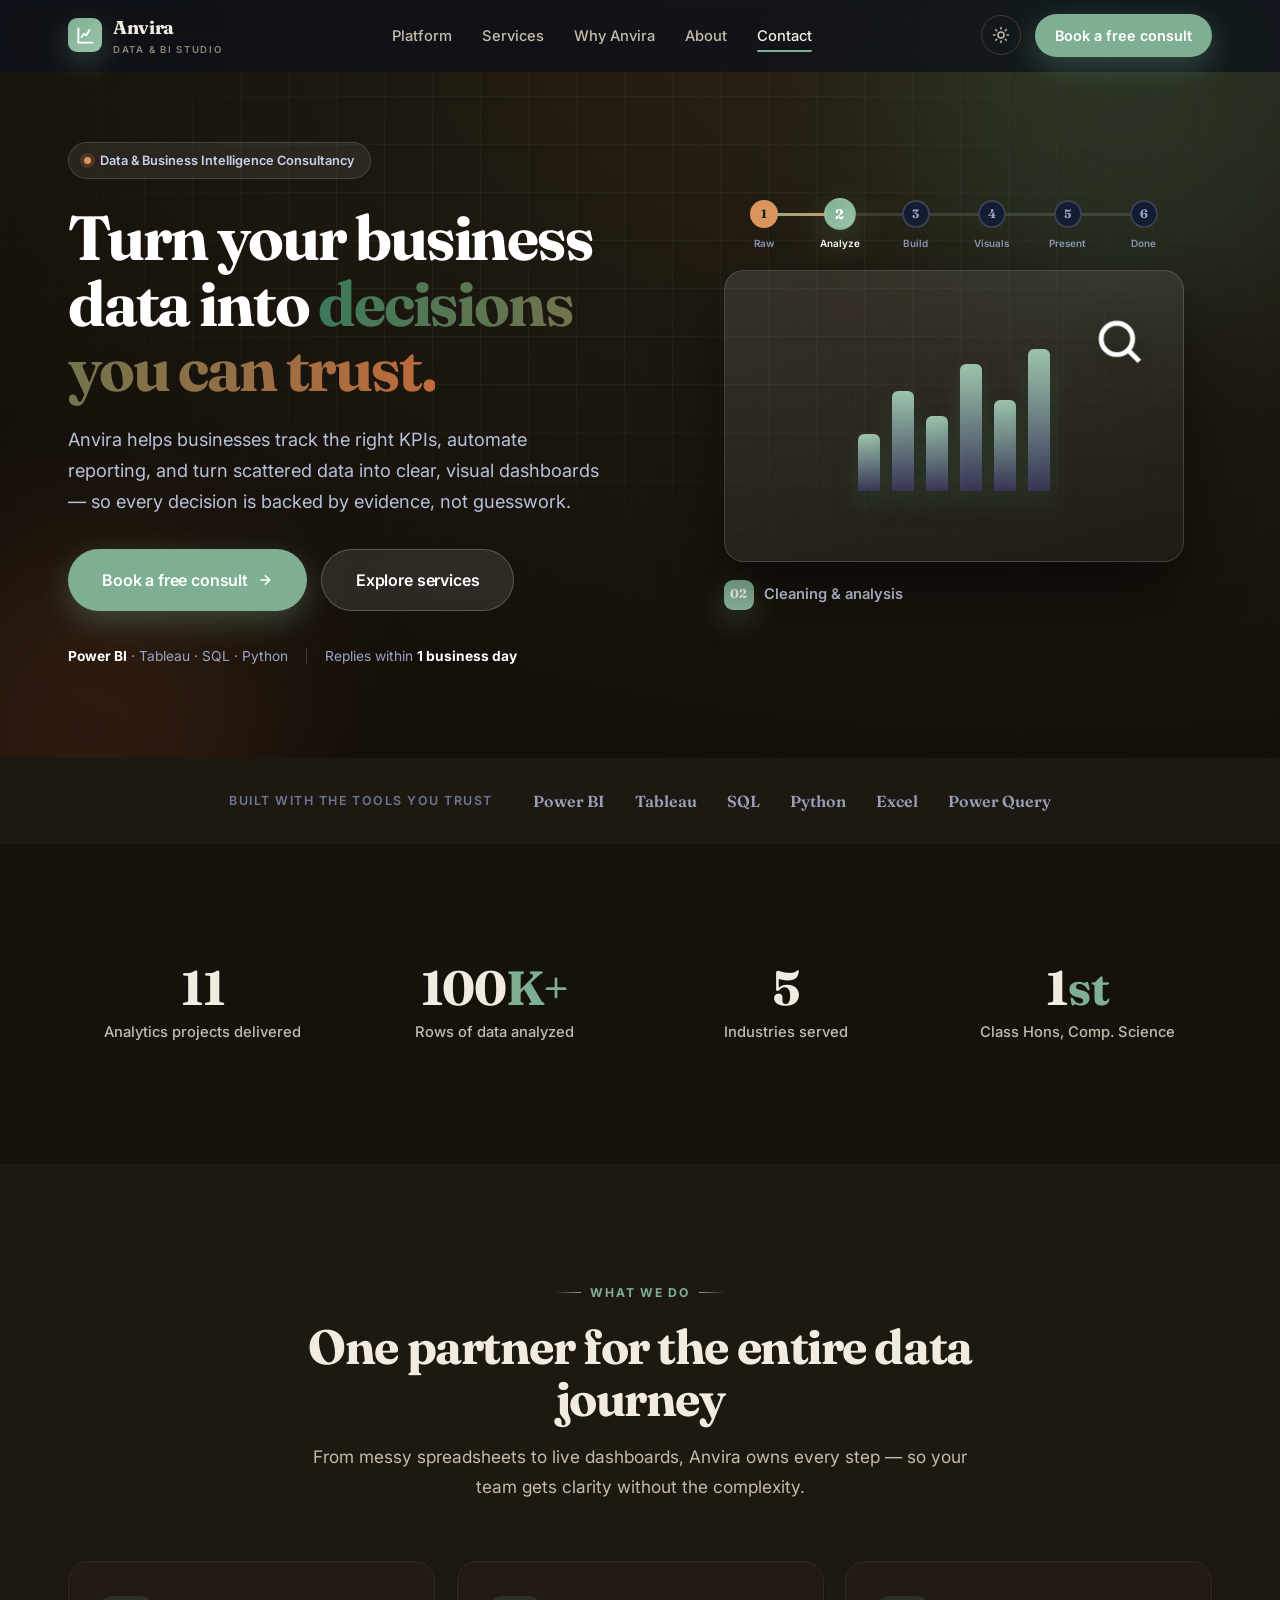
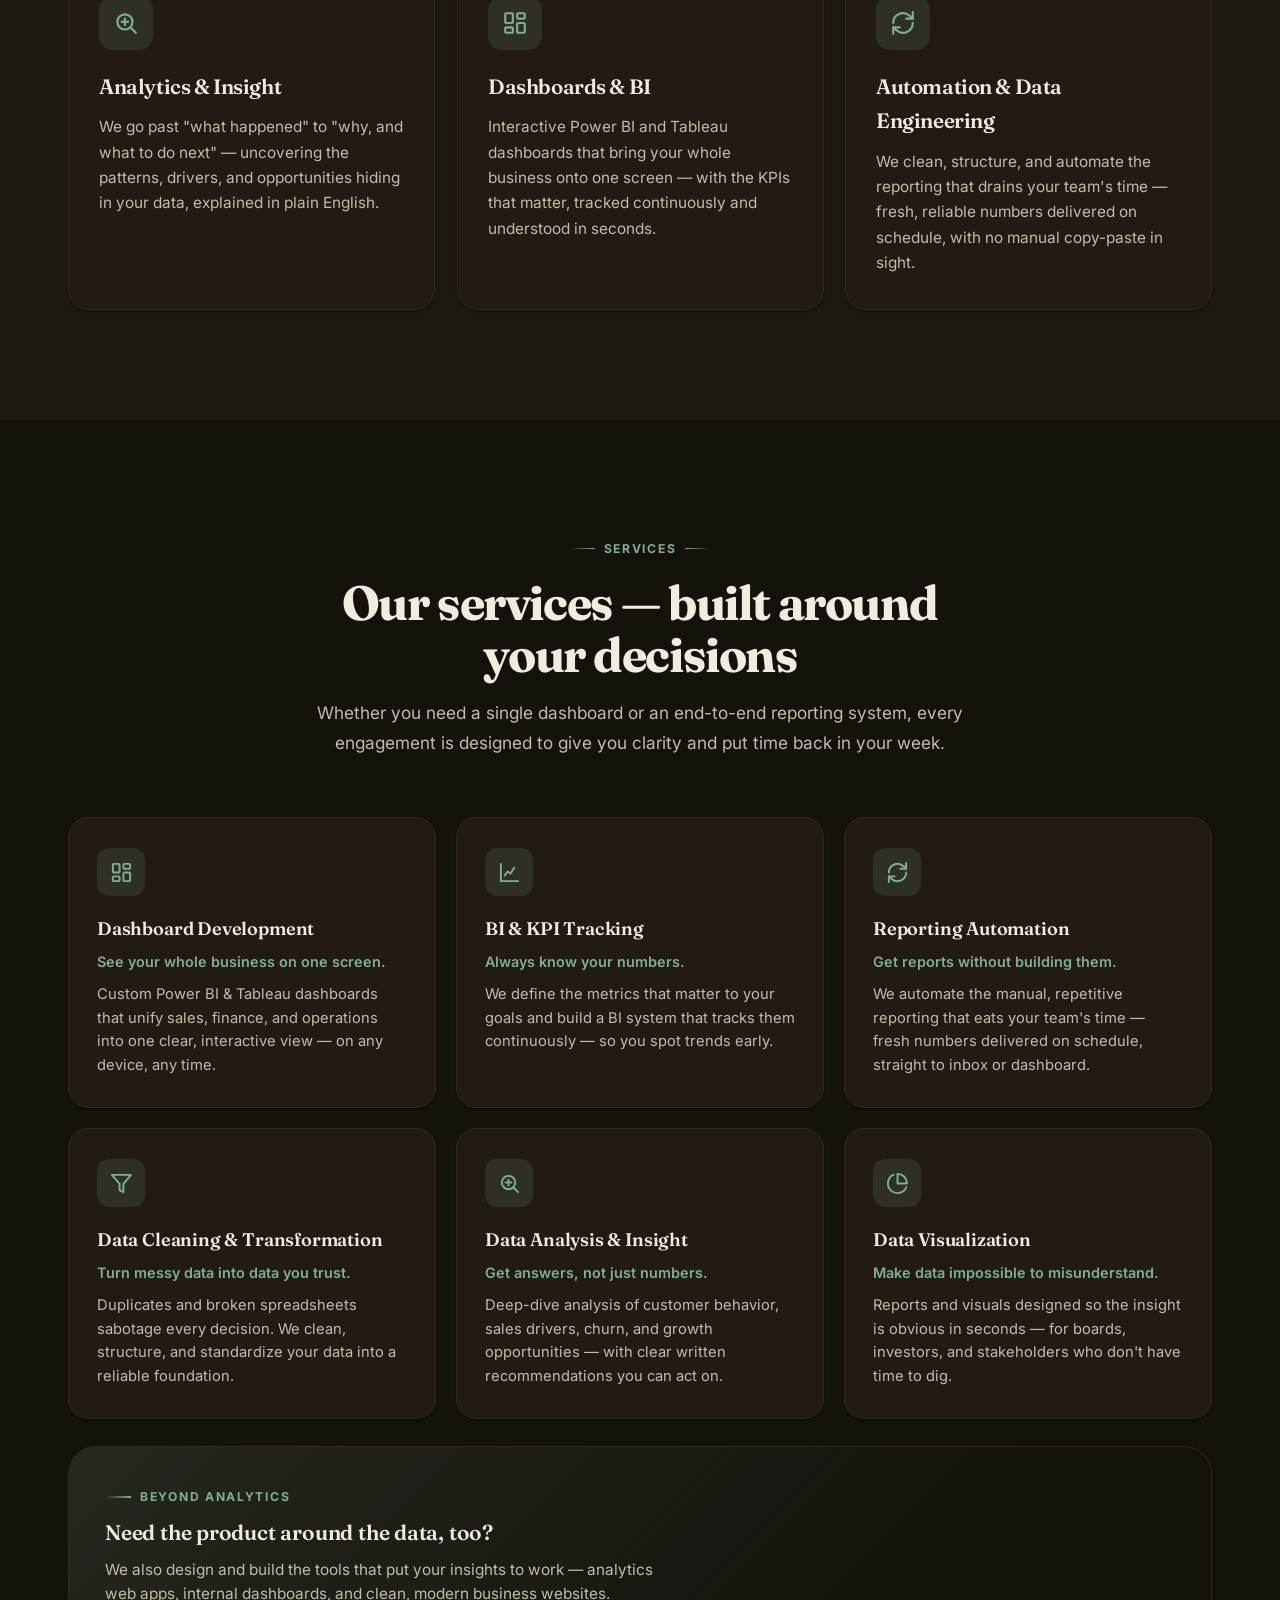
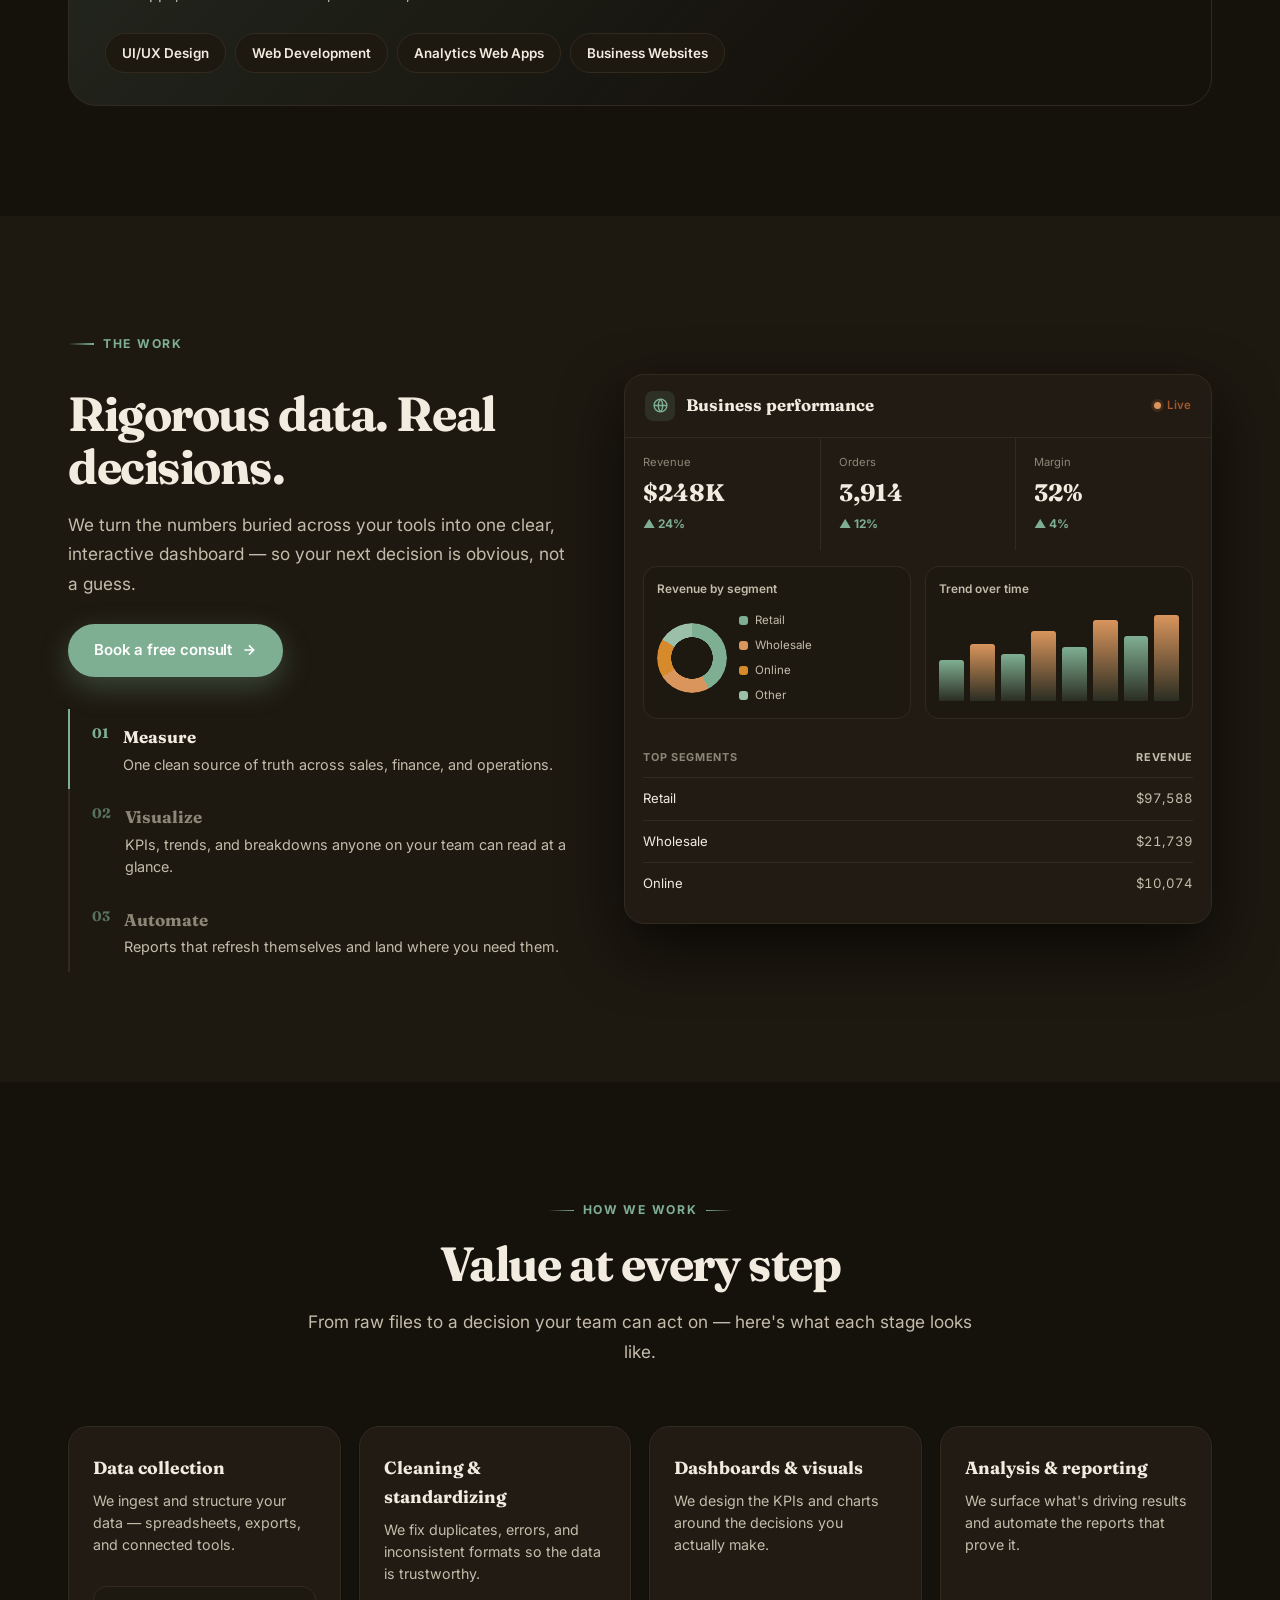
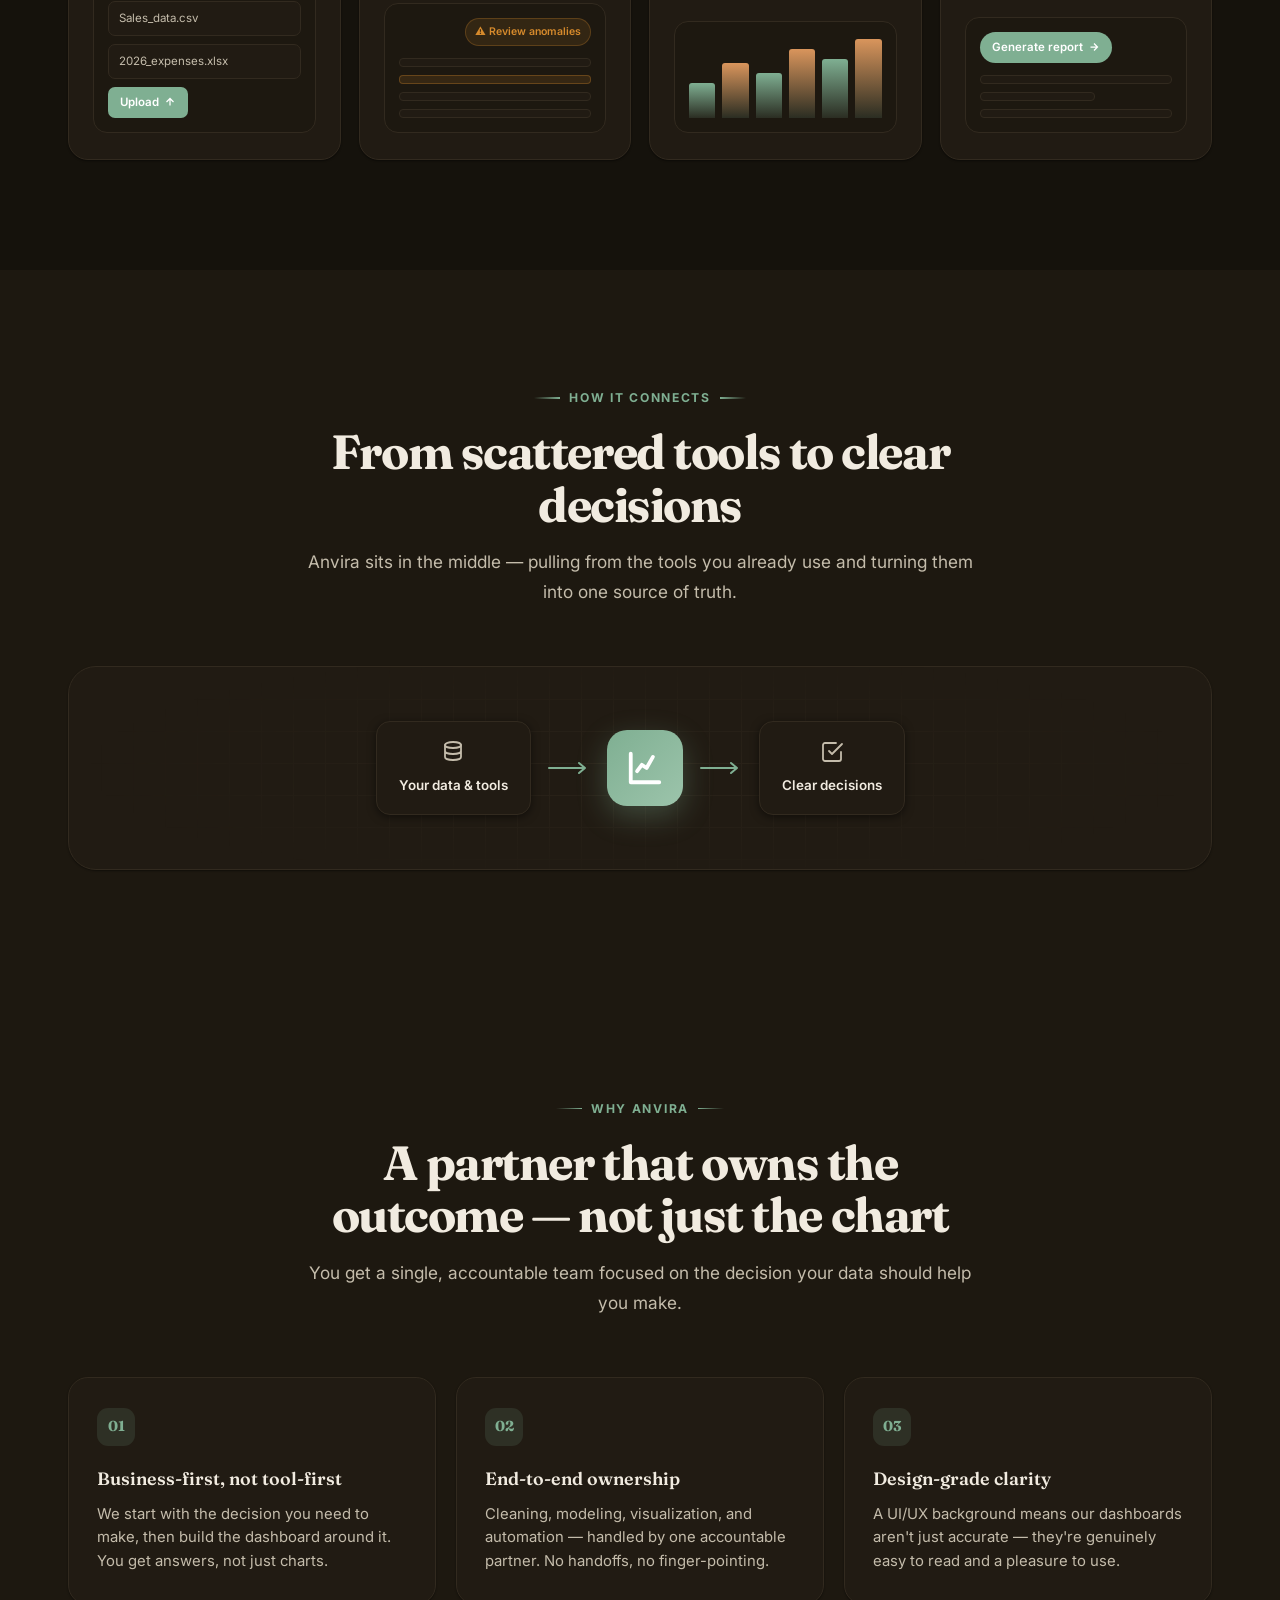
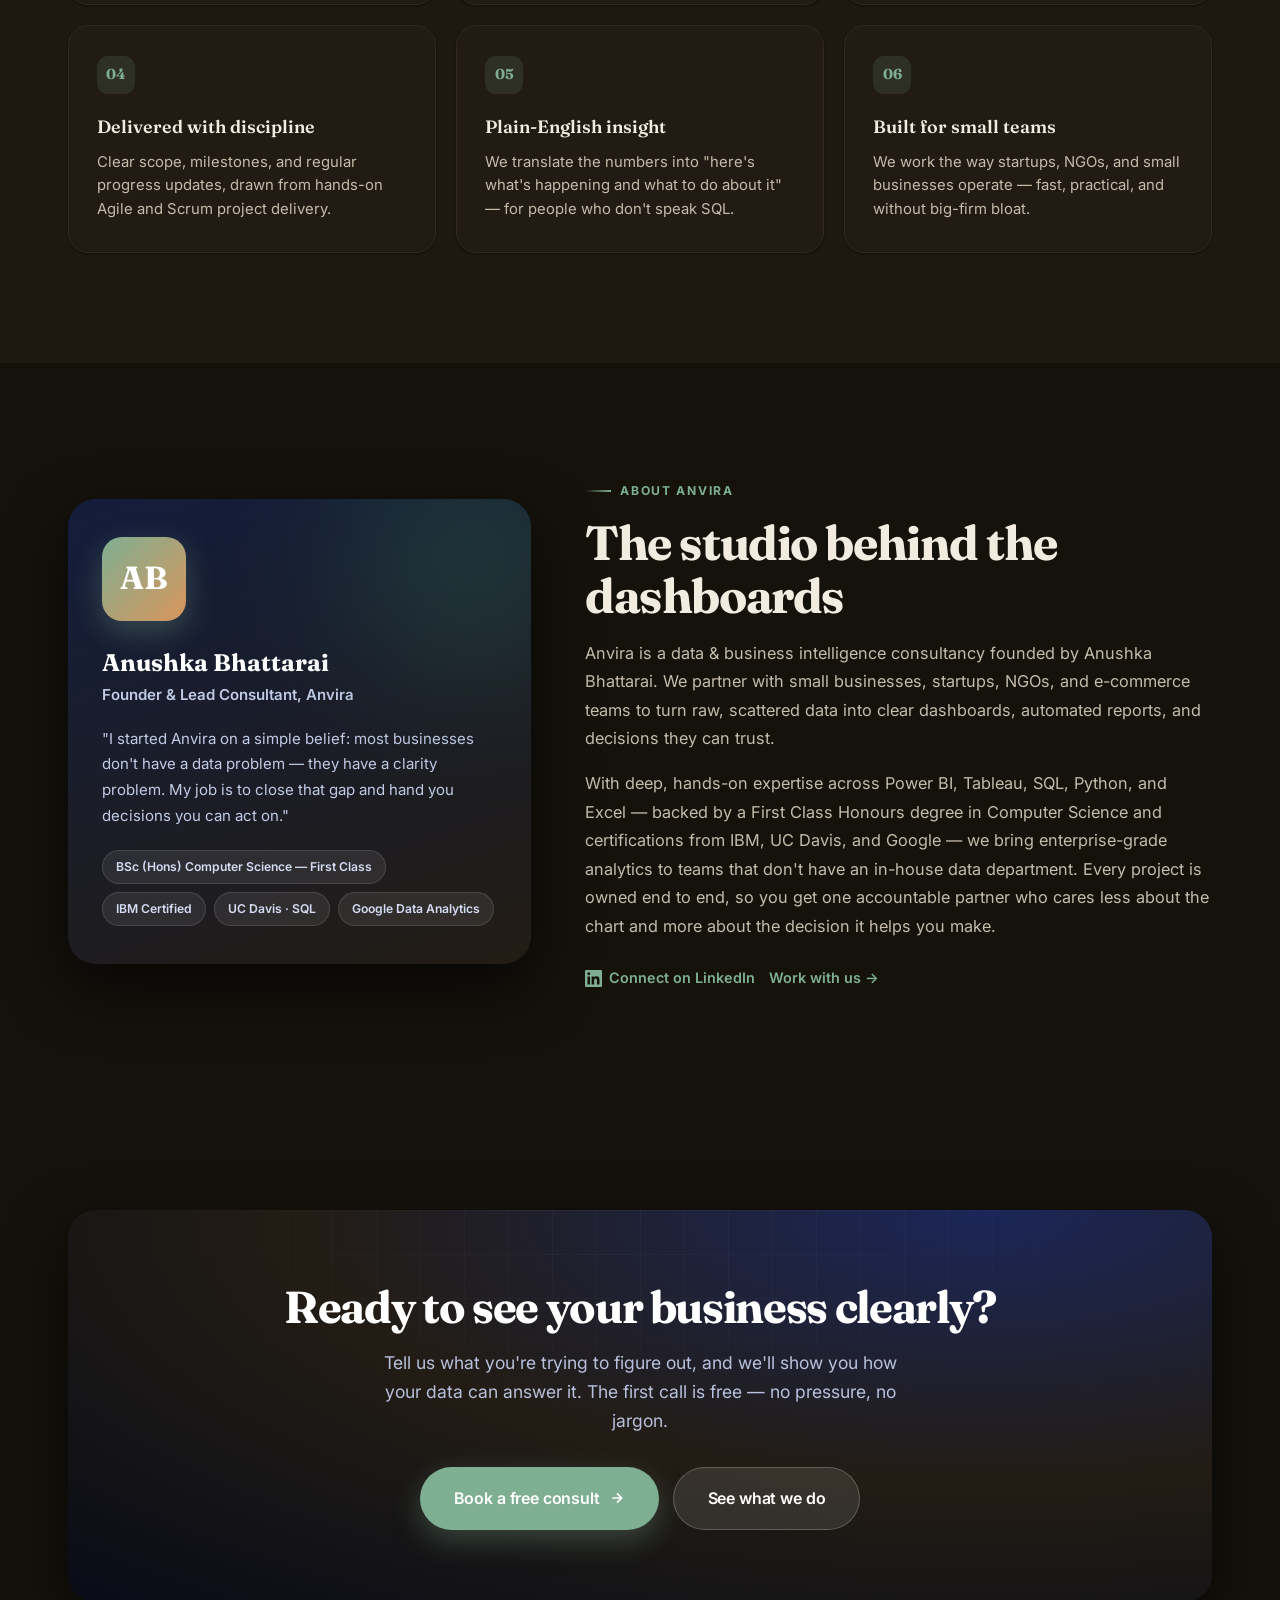
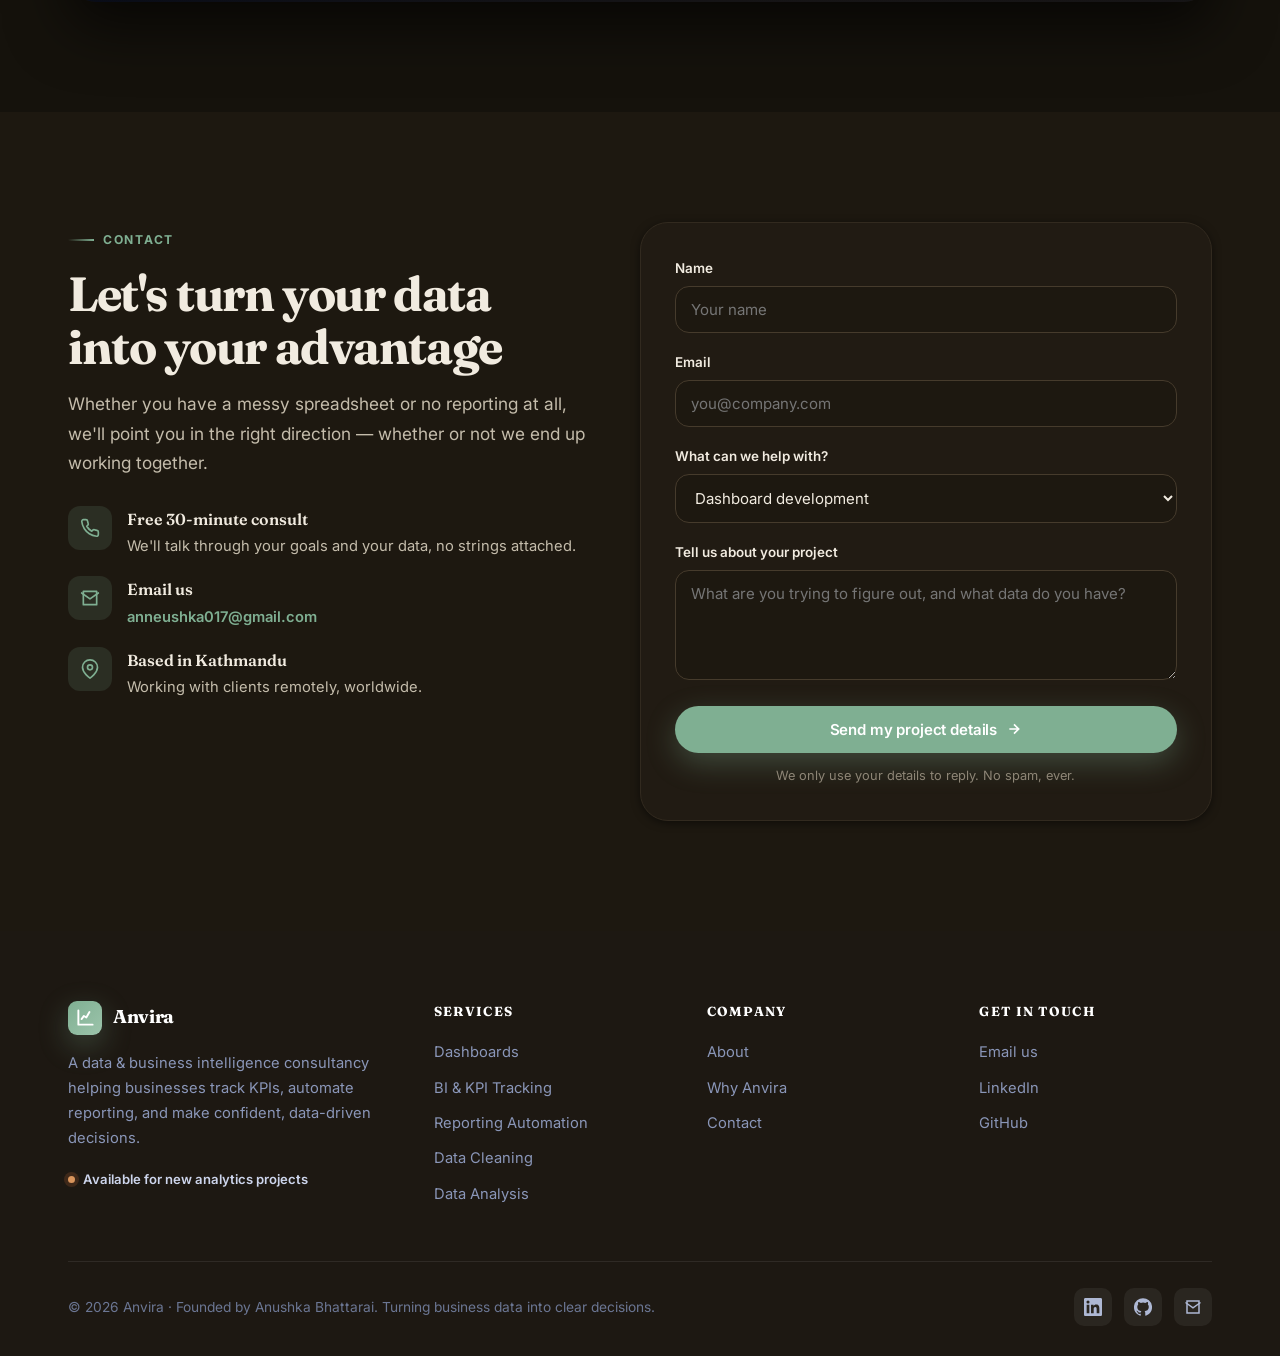
==== commit 652d1ffa: "Remove Who-We-Help + Why-It-Matters; add nav scroll-spy + flow figure - Removed the 'Who we help' an" ====
--- a/index.html
+++ b/index.html
@@ -46,8 +46,9 @@
                 <span>Anvira<small>Data &amp; BI Studio</small></span>
             </a>
             <ul class="nav-menu" id="menu">
+                <li><a href="#platform">Platform</a></li>
                 <li><a href="#services">Services</a></li>
-                <li><a href="#who-we-help">Who we help</a></li>
+                <li><a href="#why">Why Anvira</a></li>
                 <li><a href="#about">About</a></li>
                 <li><a href="#contact">Contact</a></li>
             </ul>
@@ -372,73 +373,28 @@
         </div>
     </section>
 
-    <!-- ===================== WHO WE HELP ===================== -->
-    <section class="section section-alt" id="who-we-help">
+    <!-- ===================== FLOW FIGURE ===================== -->
+    <section class="section section-alt" id="flow">
         <div class="wrap">
             <div class="head center reveal">
-                <span class="eyebrow center">Who we help</span>
-                <h2 class="h2">Built for teams without a data department</h2>
-                <p class="lead">If you're running on spreadsheets and gut feel, Anvira gives you the clarity a
-                    full analytics team would — without the headcount.</p>
-            </div>
-            <div class="audience">
-                <div class="aud reveal">
-                    <div class="aud-ico"><svg viewBox="0 0 24 24" fill="none" stroke="currentColor" stroke-width="2" stroke-linecap="round" stroke-linejoin="round"><path d="M3 9l1.5-5h15L21 9" /><path d="M4 9h16v11H4z" /><path d="M9 20v-6h6v6" /></svg></div>
-                    <div><h3>Small Businesses</h3><p>Know how the business is really doing in five seconds — no analyst required.</p></div>
-                </div>
-                <div class="aud reveal">
-                    <div class="aud-ico"><svg viewBox="0 0 24 24" fill="none" stroke="currentColor" stroke-width="2" stroke-linecap="round" stroke-linejoin="round"><path d="M4.5 16.5L3 21l4.5-1.5" /><path d="M14 4s5 1 7 3-1 7-1 7l-9 9-4-4 9-9z" /><circle cx="15" cy="9" r="1.5" /></svg></div>
-                    <div><h3>Startups</h3><p>Walk into every board meeting with clean, credible metrics investors trust.</p></div>
-                </div>
-                <div class="aud reveal">
-                    <div class="aud-ico"><svg viewBox="0 0 24 24" fill="none" stroke="currentColor" stroke-width="2" stroke-linecap="round" stroke-linejoin="round"><path d="M20.8 6.6a5 5 0 0 0-7.1 0L12 8.3l-1.7-1.7a5 5 0 1 0-7.1 7.1L12 22l8.8-8.3a5 5 0 0 0 0-7.1z" /></svg></div>
-                    <div><h3>NGOs</h3><p>Turn program data into funder-ready reports that prove your impact.</p></div>
-                </div>
-                <div class="aud reveal">
-                    <div class="aud-ico"><svg viewBox="0 0 24 24" fill="none" stroke="currentColor" stroke-width="2" stroke-linecap="round" stroke-linejoin="round"><path d="M22 10L12 5 2 10l10 5 10-5z" /><path d="M6 12v5c3 2.5 9 2.5 12 0v-5" /></svg></div>
-                    <div><h3>Educational Institutions</h3><p>See enrollment, performance, and outcomes clearly enough to plan ahead.</p></div>
-                </div>
-                <div class="aud reveal">
-                    <div class="aud-ico"><svg viewBox="0 0 24 24" fill="none" stroke="currentColor" stroke-width="2" stroke-linecap="round" stroke-linejoin="round"><circle cx="9" cy="21" r="1.5" /><circle cx="18" cy="21" r="1.5" /><path d="M2 3h3l2.4 12.6a2 2 0 0 0 2 1.4h8.2a2 2 0 0 0 2-1.6L23 7H6" /></svg></div>
-                    <div><h3>E-commerce</h3><p>Bring sales, ads, and inventory into one view — and find your next sale.</p></div>
-                </div>
-                <div class="aud reveal">
-                    <div class="aud-ico"><svg viewBox="0 0 24 24" fill="none" stroke="currentColor" stroke-width="2" stroke-linecap="round" stroke-linejoin="round"><rect x="2" y="7" width="20" height="14" rx="2" /><path d="M8 7V5a2 2 0 0 1 2-2h4a2 2 0 0 1 2 2v2" /></svg></div>
-                    <div><h3>Service-Based Businesses</h3><p>See which clients and services actually make you money.</p></div>
-                </div>
-            </div>
-        </div>
-    </section>
-
-    <!-- ===================== PROBLEM / SOLUTION ===================== -->
-    <section class="section">
-        <div class="wrap">
-            <div class="head center reveal">
-                <span class="eyebrow center">Why it matters</span>
-                <h2 class="h2">Your data shouldn't feel like a chore</h2>
-                <p class="lead">Most businesses already collect more data than they use. Here's what gets in the
-                    way — and what Anvira delivers instead.</p>
-            </div>
-            <div class="ps">
-                <div class="ps-card bad reveal">
-                    <span class="ps-tag">Without Anvira</span>
-                    <ul>
-                        <li>Reports live in six spreadsheets that never agree.</li>
-                        <li>Hours lost every week rebuilding the same report by hand.</li>
-                        <li>Big decisions made on gut feel because the numbers are buried.</li>
-                        <li>Messy, inconsistent data full of duplicates.</li>
-                        <li>Dashboards nobody understands or actually uses.</li>
-                    </ul>
-                </div>
-                <div class="ps-card good reveal">
-                    <span class="ps-tag">With Anvira</span>
-                    <ul>
-                        <li>One clean, central dashboard — a single source of truth.</li>
-                        <li>Automated reporting that refreshes itself on schedule.</li>
-                        <li>Clear KPIs surfaced where decision-makers can see them.</li>
-                        <li>Cleaned, structured, trustworthy data you can rely on.</li>
-                        <li>Design-led dashboards your whole team actually uses.</li>
-                    </ul>
+                <span class="eyebrow center">How it connects</span>
+                <h2 class="h2">From scattered tools to clear decisions</h2>
+                <p class="lead">Anvira sits in the middle — pulling from the tools you already use and turning them
+                    into one source of truth.</p>
+            </div>
+            <div class="flowfig reveal">
+                <div class="flowfig-node">
+                    <svg viewBox="0 0 24 24" fill="none" stroke="currentColor" stroke-width="1.8" stroke-linecap="round" stroke-linejoin="round"><ellipse cx="12" cy="5" rx="8" ry="3" /><path d="M4 5v6c0 1.7 3.6 3 8 3s8-1.3 8-3V5M4 11v6c0 1.7 3.6 3 8 3s8-1.3 8-3v-6" /></svg>
+                    <span>Your data &amp; tools</span>
+                </div>
+                <span class="flowfig-line"><svg viewBox="0 0 44 16" fill="none" stroke="currentColor" stroke-width="2" stroke-linecap="round" stroke-linejoin="round"><path d="M2 8h36M32 3l6 5-6 5" /></svg></span>
+                <div class="flowfig-core">
+                    <svg viewBox="0 0 24 24" fill="none" stroke="#fff" stroke-width="2.4" stroke-linecap="round" stroke-linejoin="round"><path d="M3 3v18h18" /><path d="M7 14l3-4 3 2 4-7" /></svg>
+                </div>
+                <span class="flowfig-line"><svg viewBox="0 0 44 16" fill="none" stroke="currentColor" stroke-width="2" stroke-linecap="round" stroke-linejoin="round"><path d="M2 8h36M32 3l6 5-6 5" /></svg></span>
+                <div class="flowfig-node">
+                    <svg viewBox="0 0 24 24" fill="none" stroke="currentColor" stroke-width="1.8" stroke-linecap="round" stroke-linejoin="round"><path d="M9 11l3 3L22 4" /><path d="M21 12v7a2 2 0 0 1-2 2H5a2 2 0 0 1-2-2V5a2 2 0 0 1 2-2h11" /></svg>
+                    <span>Clear decisions</span>
                 </div>
             </div>
         </div>
--- a/styles.css
+++ b/styles.css
@@ -1062,3 +1062,44 @@
 .mock-upload .mk-file, .mk-row { transition: background-color .35s var(--ease), color .35s var(--ease), border-color .35s var(--ease); }
 @media (max-width: 980px) { .dash-show { grid-template-columns: 1fr; gap: 36px; } .steps-grid { grid-template-columns: repeat(2, 1fr); } }
 @media (max-width: 540px) { .dboard-charts { grid-template-columns: 1fr; } .steps-grid { grid-template-columns: 1fr; } }
+
+/* ============================================================
+   FLOW FIGURE — tools -> Anvira -> decisions
+   ============================================================ */
+.flowfig {
+    position: relative; display: flex; align-items: center; justify-content: center; gap: 16px; flex-wrap: wrap;
+    padding: 54px 24px; border-radius: var(--r-xl); border: 1px solid var(--border);
+    background: var(--white); box-shadow: var(--shadow-xs); overflow: hidden;
+}
+.flowfig::before {
+    content: ''; position: absolute; inset: 0; pointer-events: none; opacity: .6;
+    background-image: linear-gradient(var(--border) 1px, transparent 1px), linear-gradient(90deg, var(--border) 1px, transparent 1px);
+    background-size: 32px 32px;
+    -webkit-mask: radial-gradient(ellipse 62% 75% at center, #000, transparent 78%);
+    mask: radial-gradient(ellipse 62% 75% at center, #000, transparent 78%);
+}
+.flowfig-node {
+    position: relative; z-index: 1; display: flex; flex-direction: column; align-items: center; gap: 10px;
+    background: var(--white); border: 1px solid var(--border); border-radius: var(--r-md);
+    padding: 18px 22px; box-shadow: var(--shadow-sm); min-width: 130px;
+}
+.flowfig-node svg { width: 24px; height: 24px; color: var(--text-2); }
+.flowfig-node span { font-size: .84rem; font-weight: 600; color: var(--text); white-space: nowrap; }
+.flowfig-line { position: relative; z-index: 1; color: var(--indigo); display: flex; align-items: center; }
+.flowfig-line svg { width: 44px; height: 16px; }
+.flowfig-core {
+    position: relative; z-index: 1; width: 76px; height: 76px; border-radius: 20px; display: grid; place-items: center;
+    background: linear-gradient(135deg, var(--indigo), var(--indigo-l)); box-shadow: var(--shadow-glow);
+}
+.flowfig-core svg { width: 38px; height: 38px; }
+@media (max-width: 600px) { .flowfig { flex-direction: column; } .flowfig-line svg { transform: rotate(90deg); } }
+
+/* ============================================================
+   ACTIVE NAV STATE — shows the current section
+   ============================================================ */
+.nav-menu a { position: relative; }
+.nav-menu a.active { color: var(--text); }
+.nav-menu a.active::after {
+    content: ''; position: absolute; left: 0; right: 0; bottom: -7px; height: 2px; border-radius: 2px;
+    background: var(--indigo);
+}
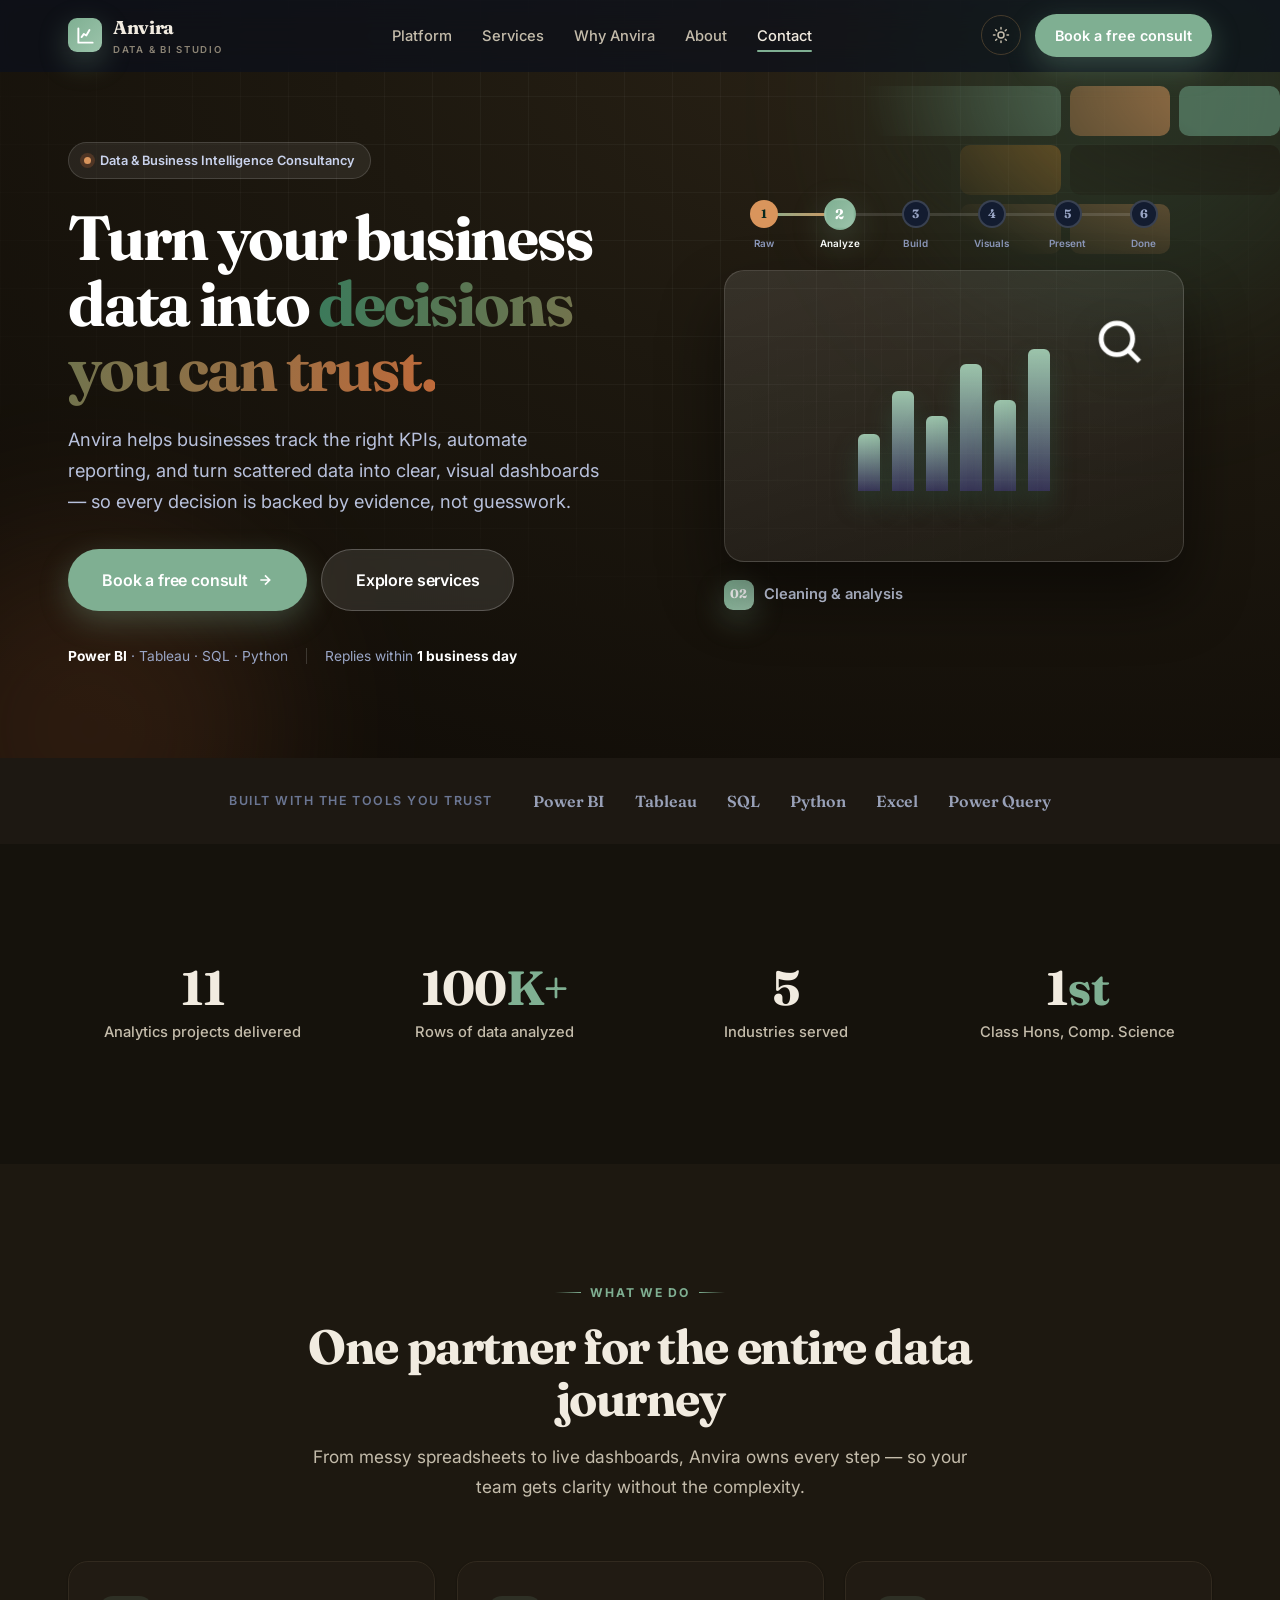
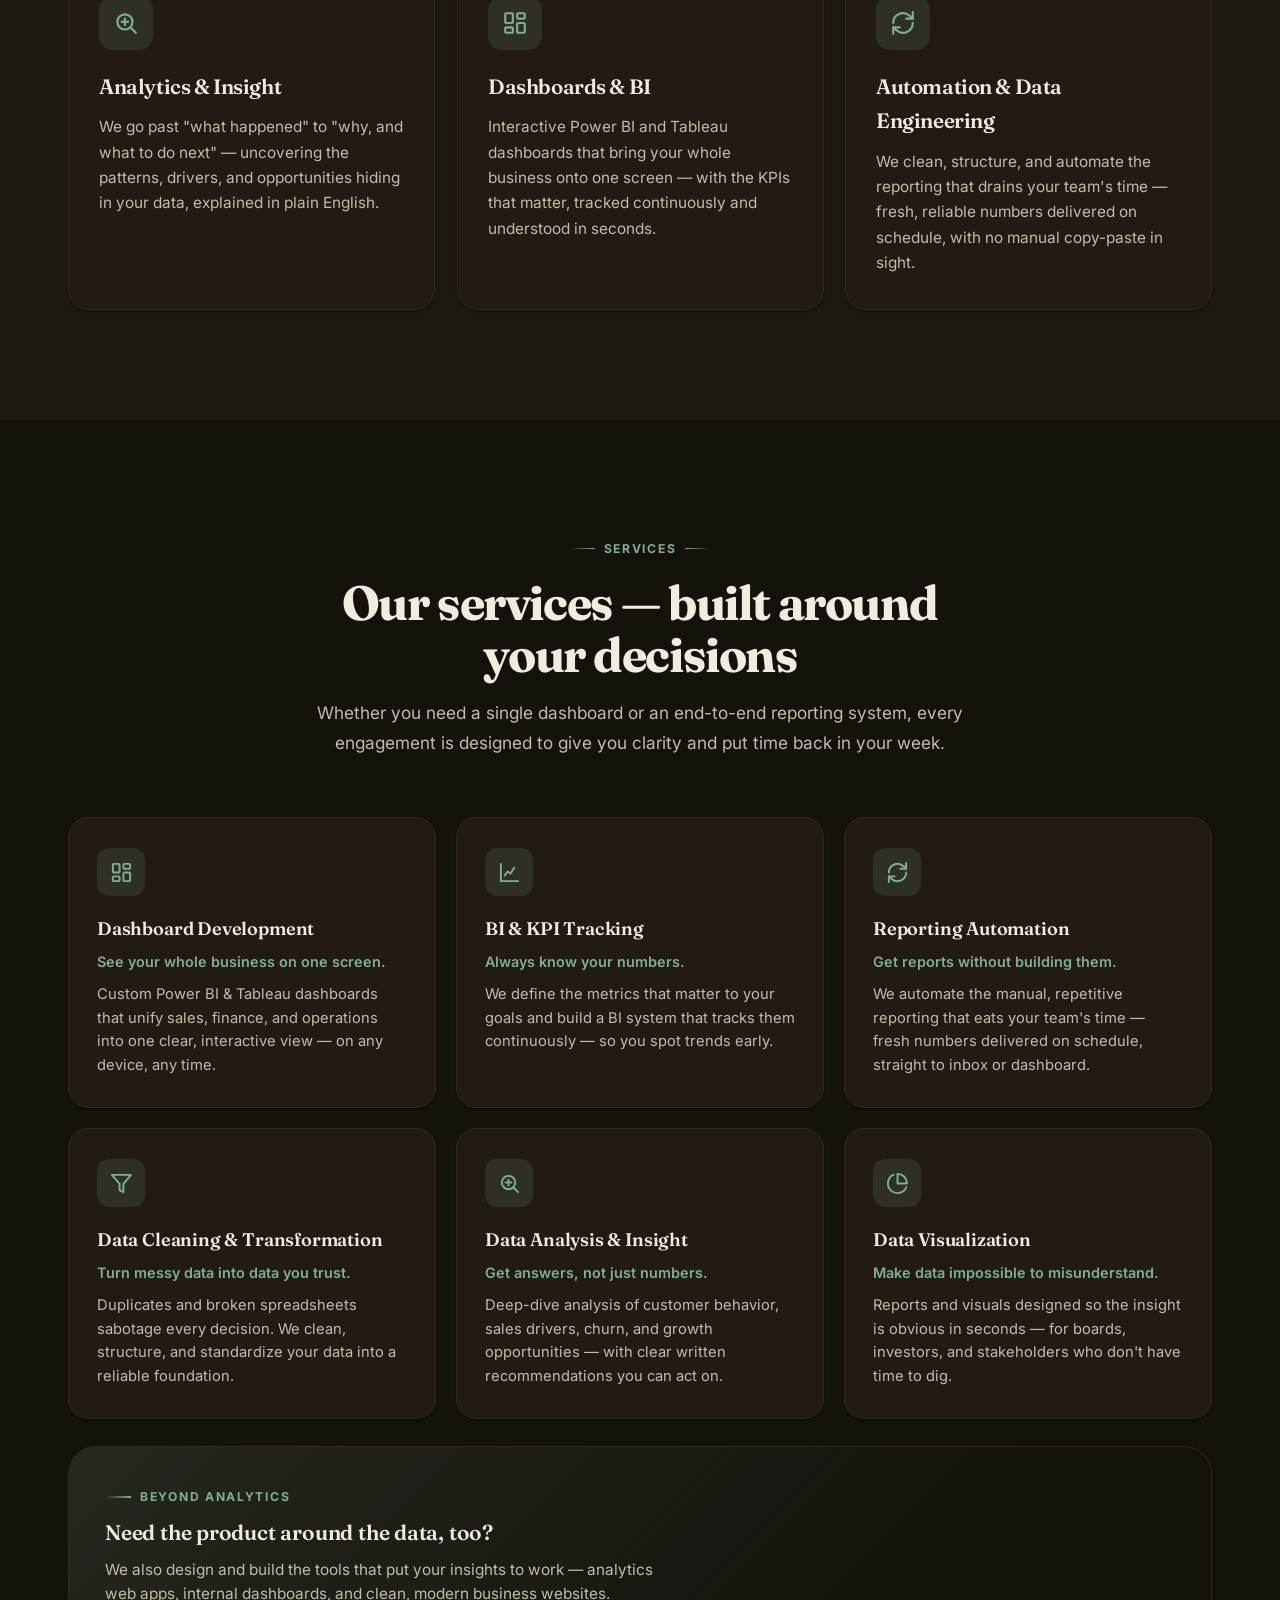
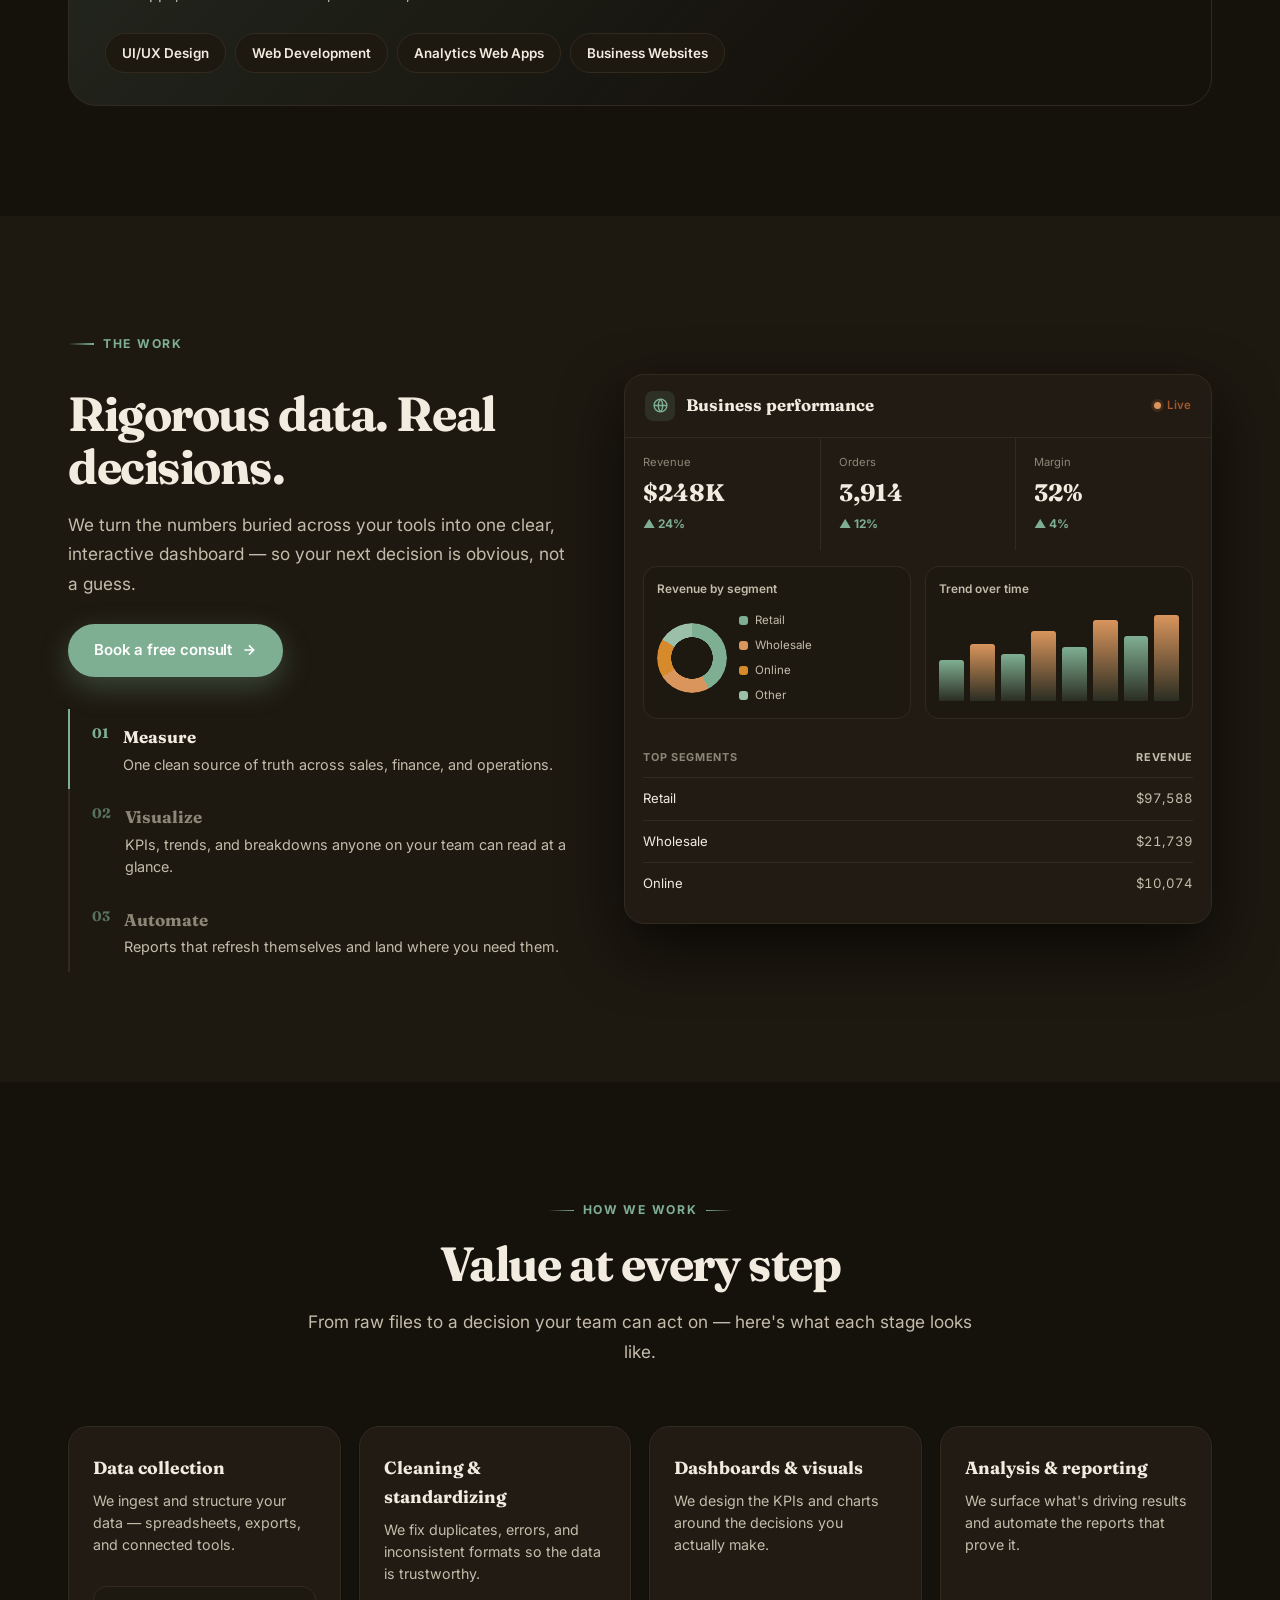
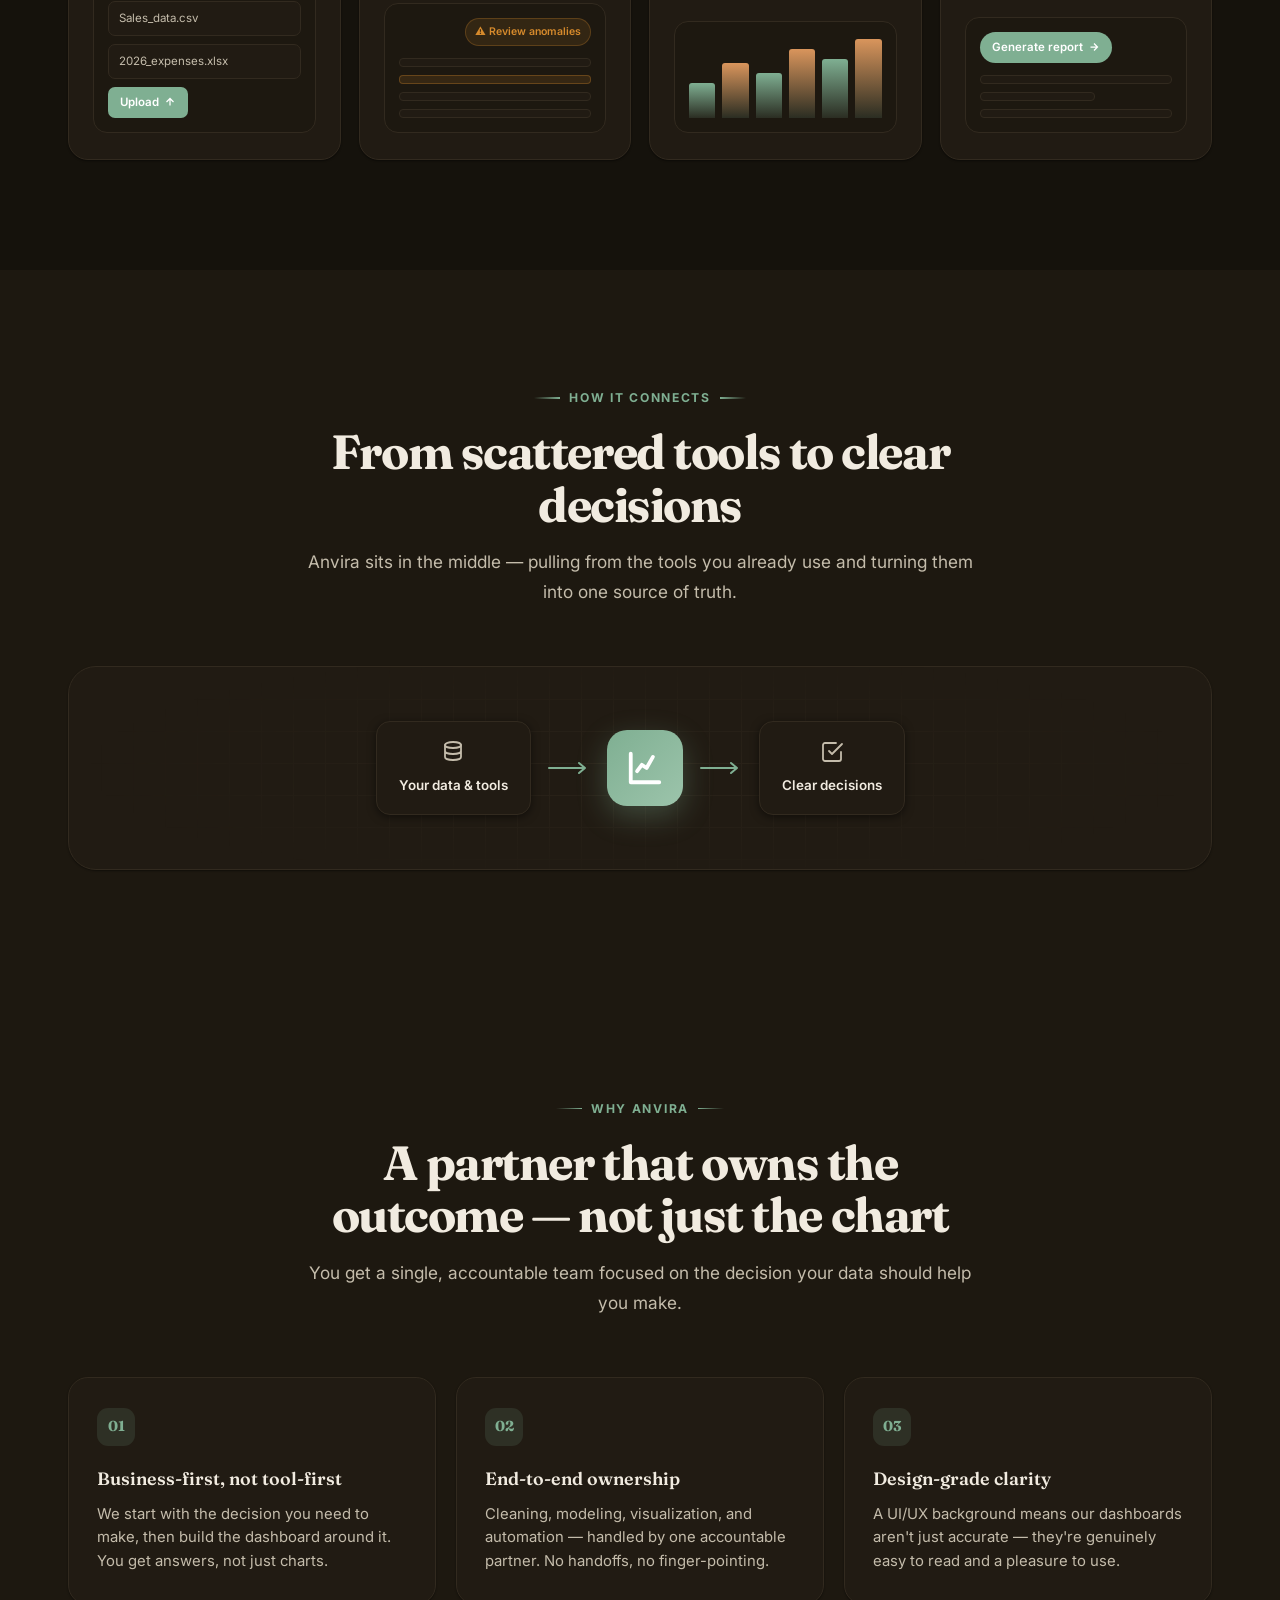
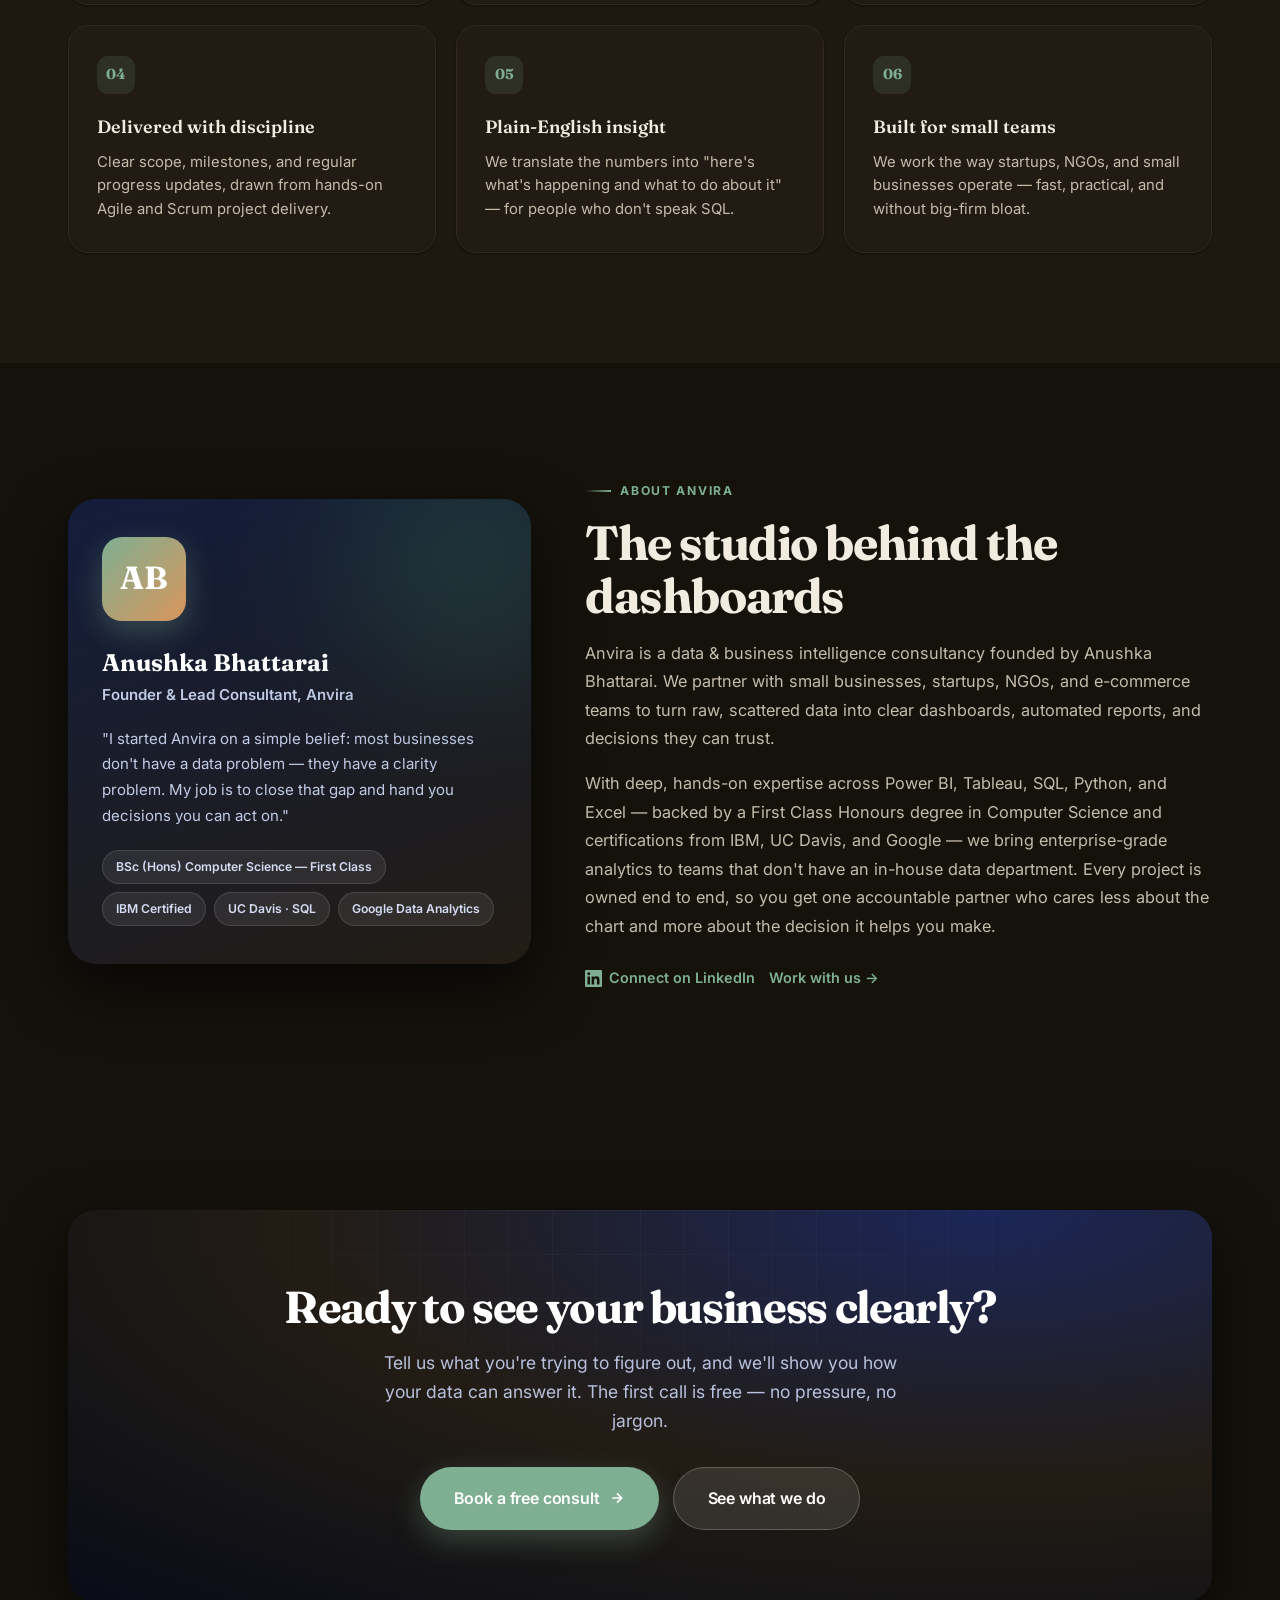
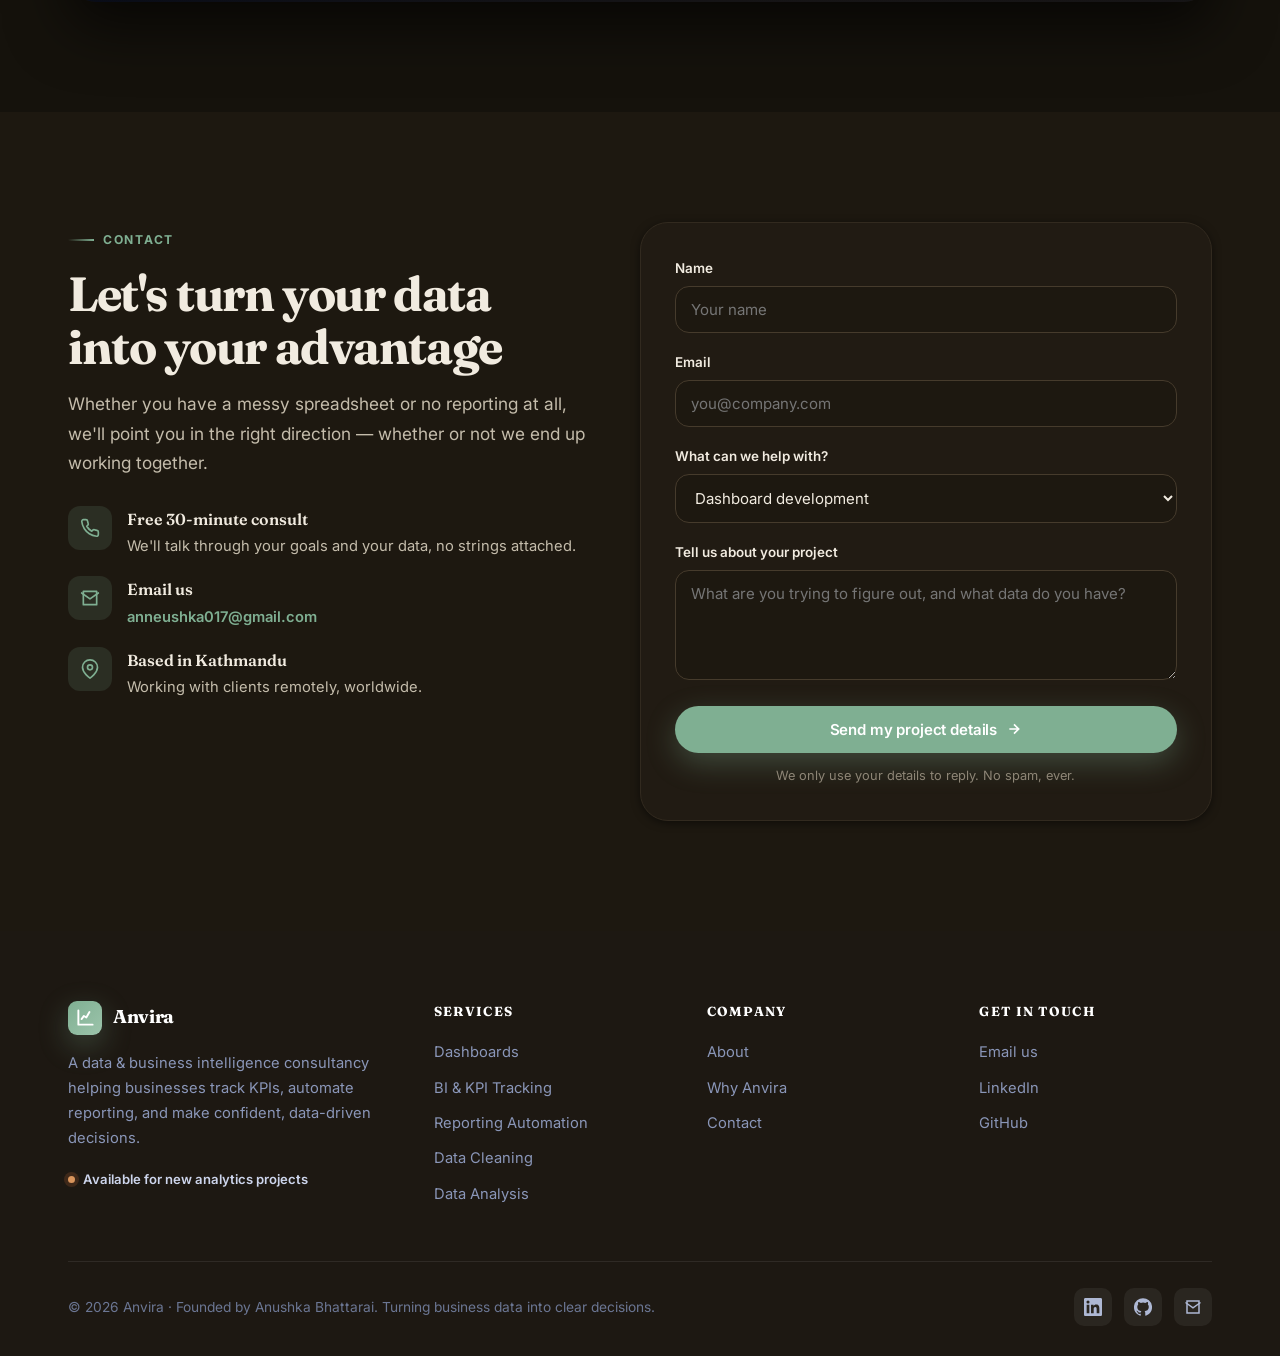
==== commit 2bc69b32: "Add decorative warm-tone tile mosaic to hero (corner accent) Original colored-block 'puzzle' collage" ====
--- a/index.html
+++ b/index.html
@@ -69,6 +69,16 @@
     <header class="hero">
         <div class="hero-glow g1"></div>
         <div class="hero-glow g2"></div>
+        <div class="hero-mosaic" aria-hidden="true">
+            <span class="t" style="--c:var(--indigo);grid-column:span 2"></span>
+            <span class="t" style="--c:var(--emerald)"></span>
+            <span class="t" style="--c:#6fa589"></span>
+            <span class="t" style="--c:var(--navy);grid-row:span 2"></span>
+            <span class="t" style="--c:var(--amber)"></span>
+            <span class="t" style="--c:var(--bg-alt);grid-column:span 2"></span>
+            <span class="t" style="--c:#d9955c"></span>
+            <span class="t" style="--c:var(--emerald)"></span>
+        </div>
         <div class="wrap hero-inner">
             <div class="hero-text">
                 <span class="hero-badge"><span class="dot"></span> Data &amp; Business Intelligence Consultancy</span>
--- a/styles.css
+++ b/styles.css
@@ -1103,3 +1103,17 @@
     content: ''; position: absolute; left: 0; right: 0; bottom: -7px; height: 2px; border-radius: 2px;
     background: var(--indigo);
 }
+
+/* ============================================================
+   HERO MOSAIC — decorative warm-tone tile collage (corner accent)
+   ============================================================ */
+.hero-inner { position: relative; z-index: 1; }
+.hero-mosaic {
+    position: absolute; top: 86px; right: 0; width: min(46%, 430px); height: 224px; z-index: 0;
+    display: grid; grid-template-columns: repeat(4, 1fr); grid-auto-rows: 50px; gap: 9px;
+    opacity: .52; pointer-events: none;
+    -webkit-mask: radial-gradient(135% 135% at 100% 0%, #000 20%, transparent 72%);
+    mask: radial-gradient(135% 135% at 100% 0%, #000 20%, transparent 72%);
+}
+.hero-mosaic .t { background: var(--c); border-radius: 10px; }
+@media (max-width: 980px) { .hero-mosaic { display: none; } }
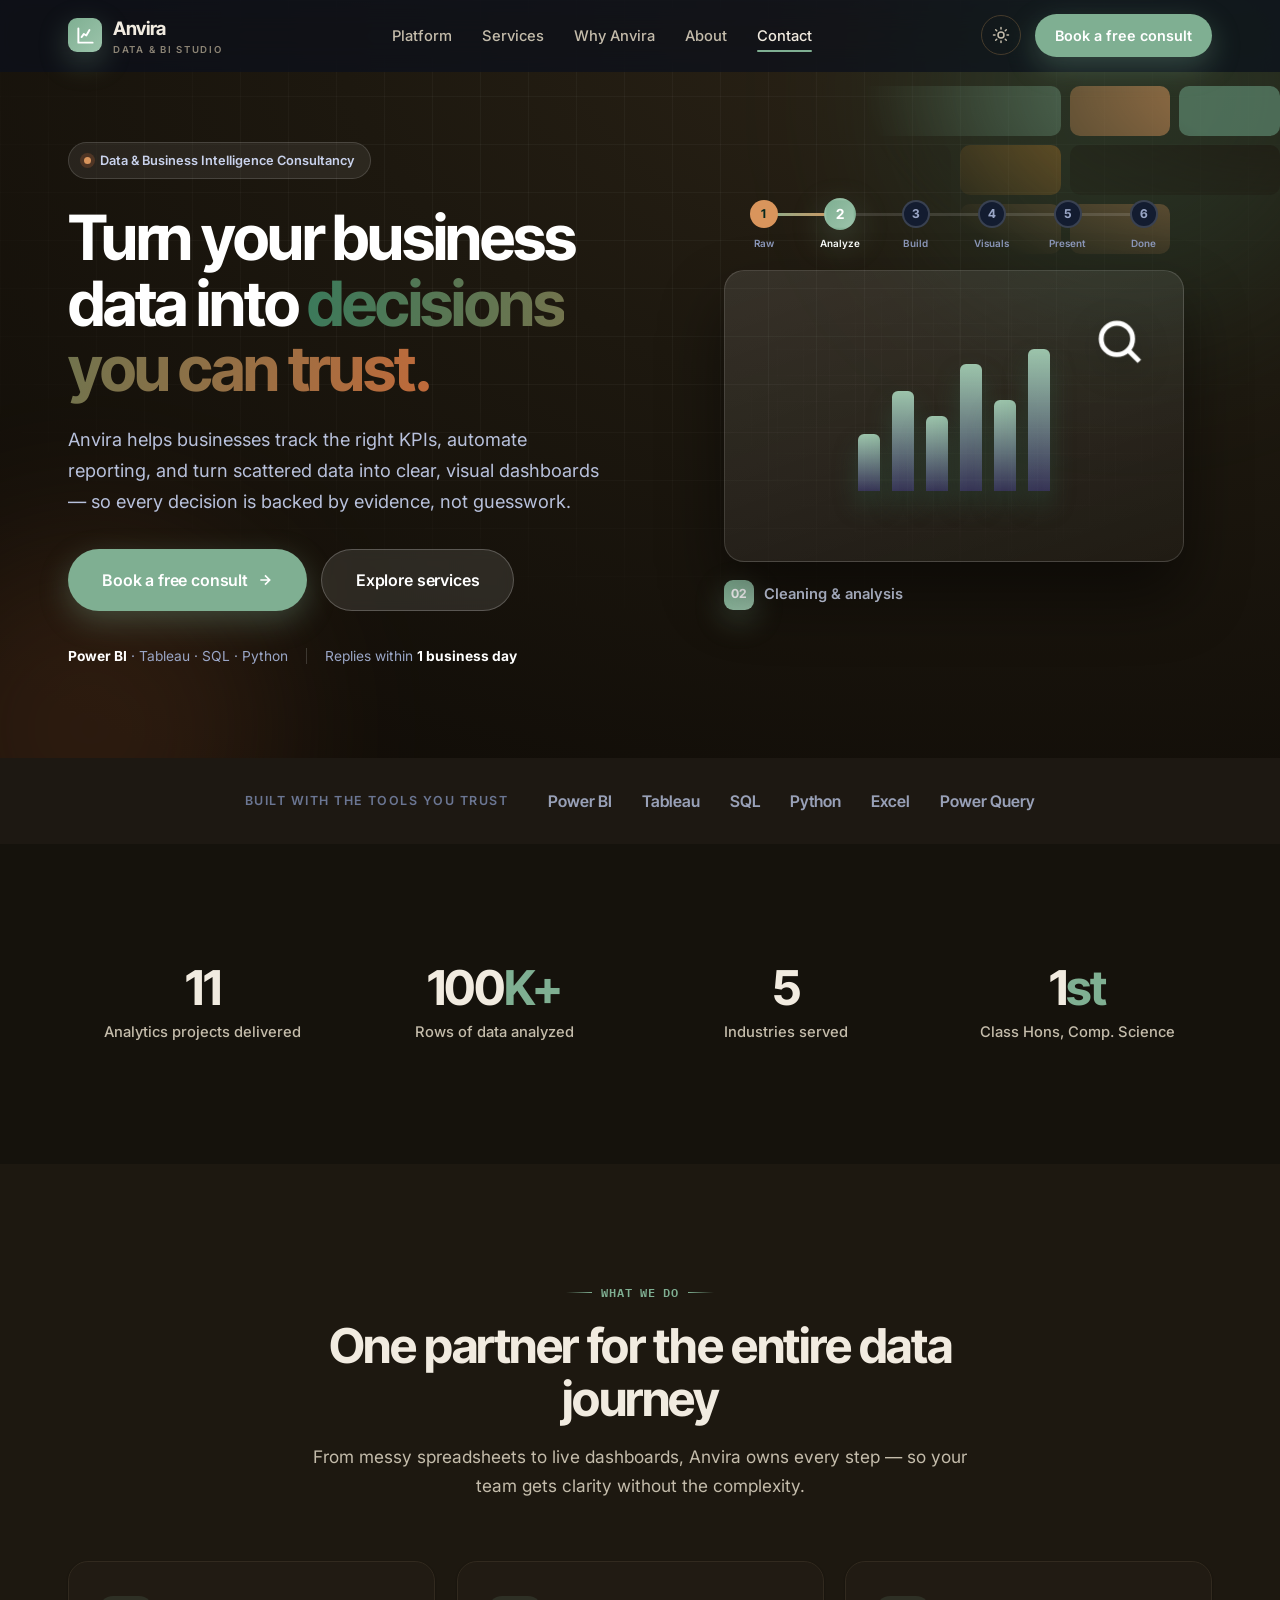
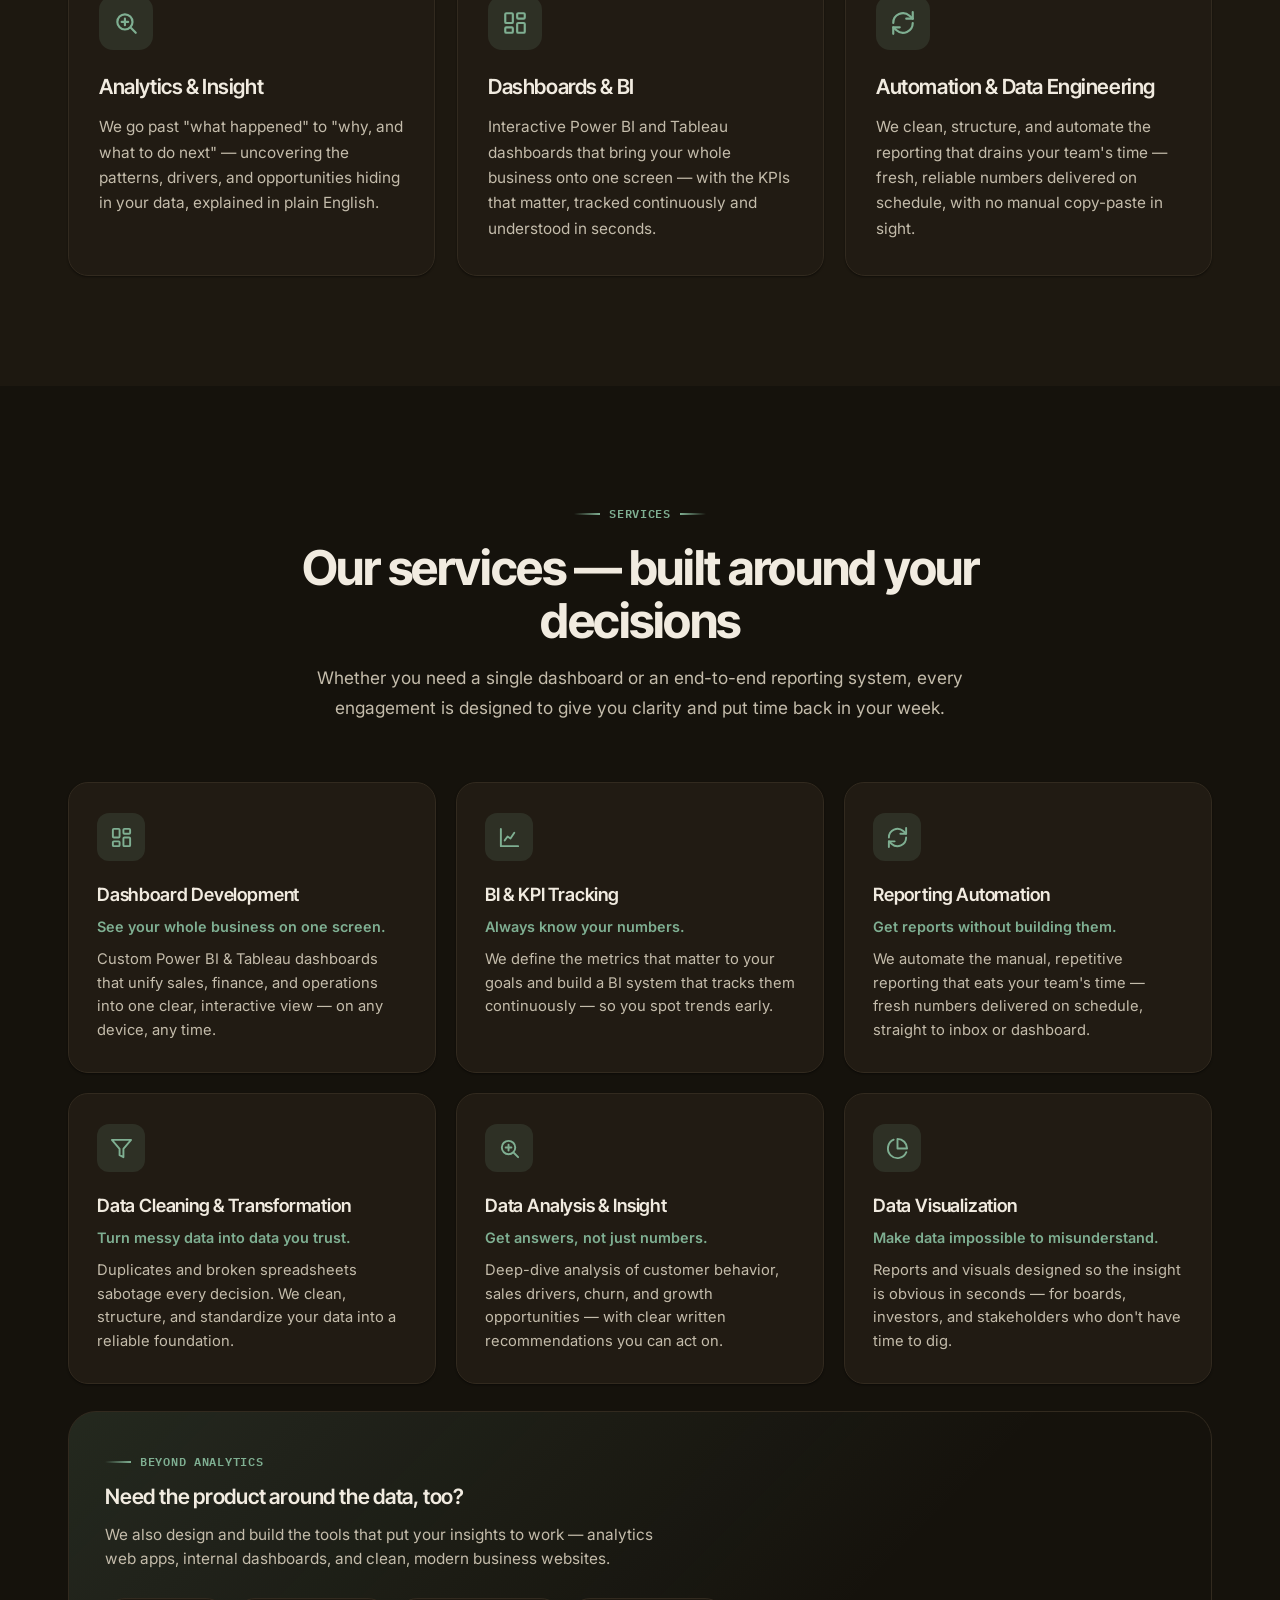
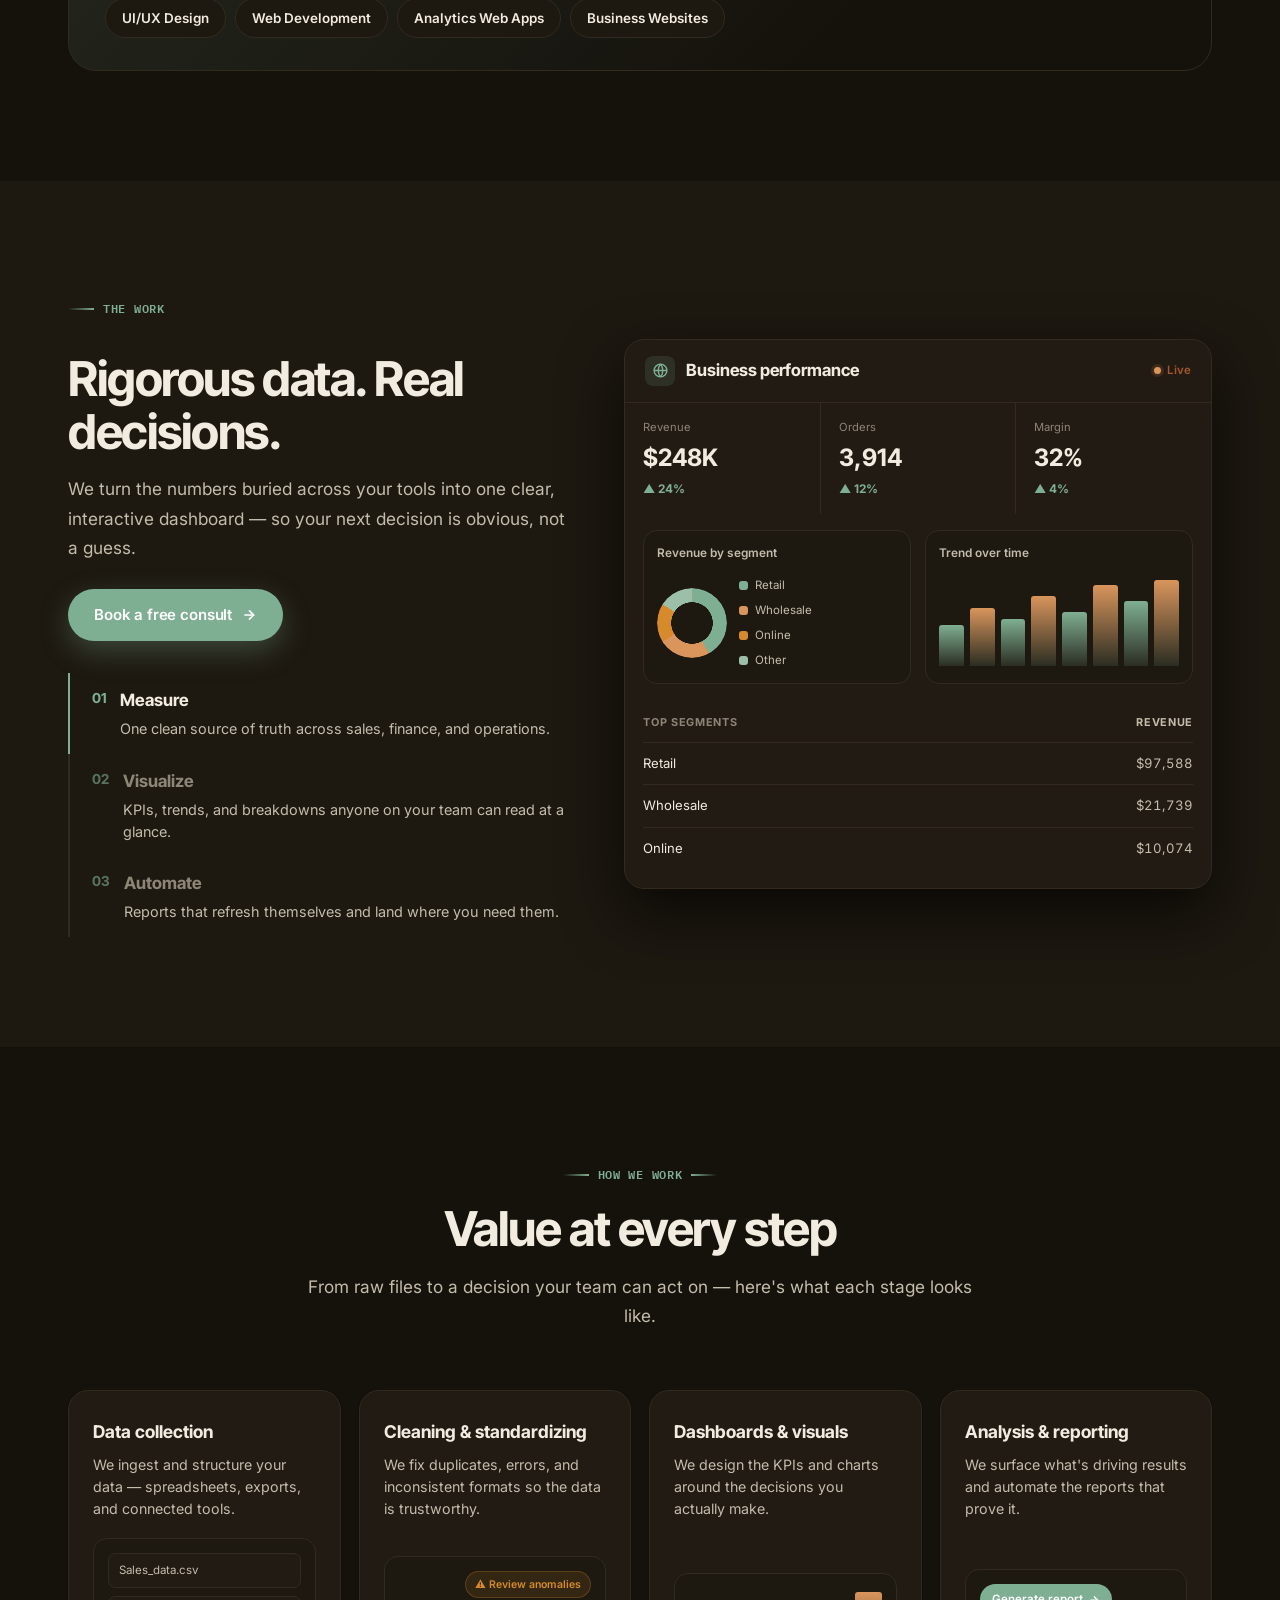
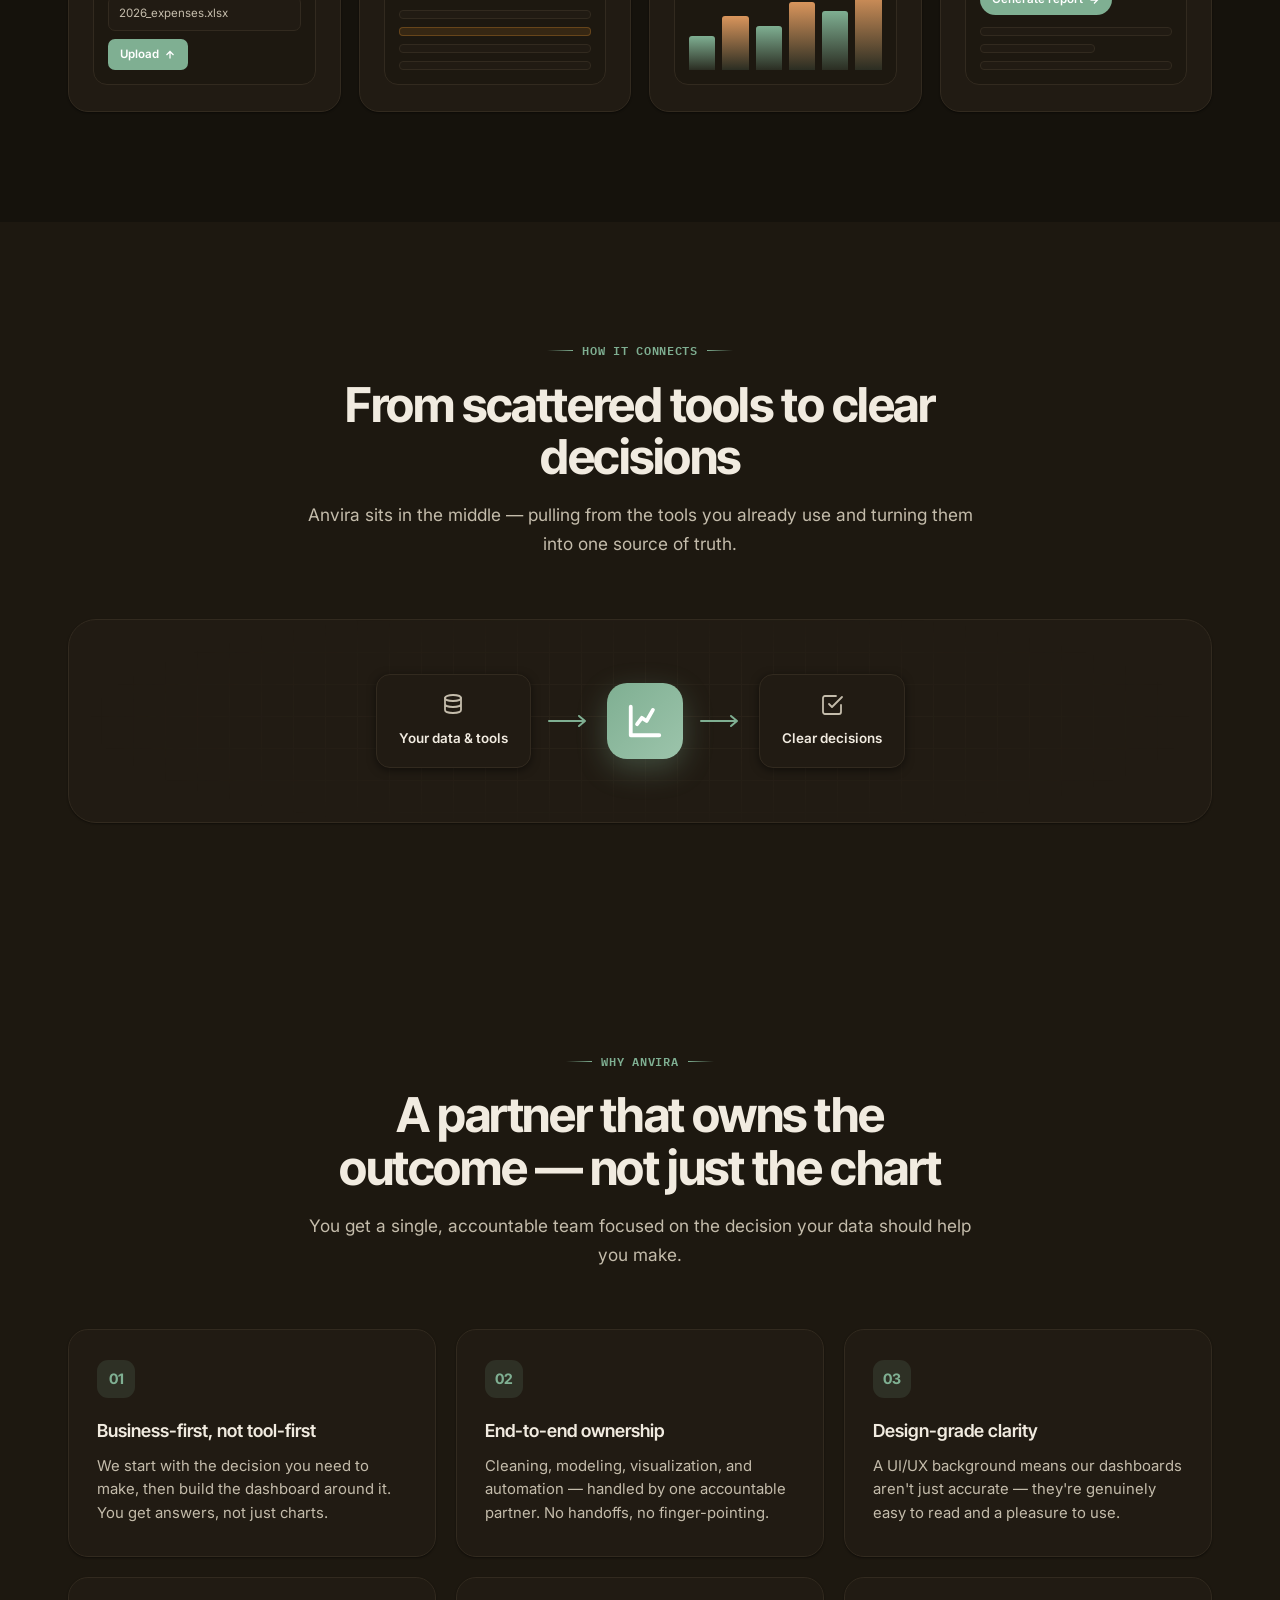
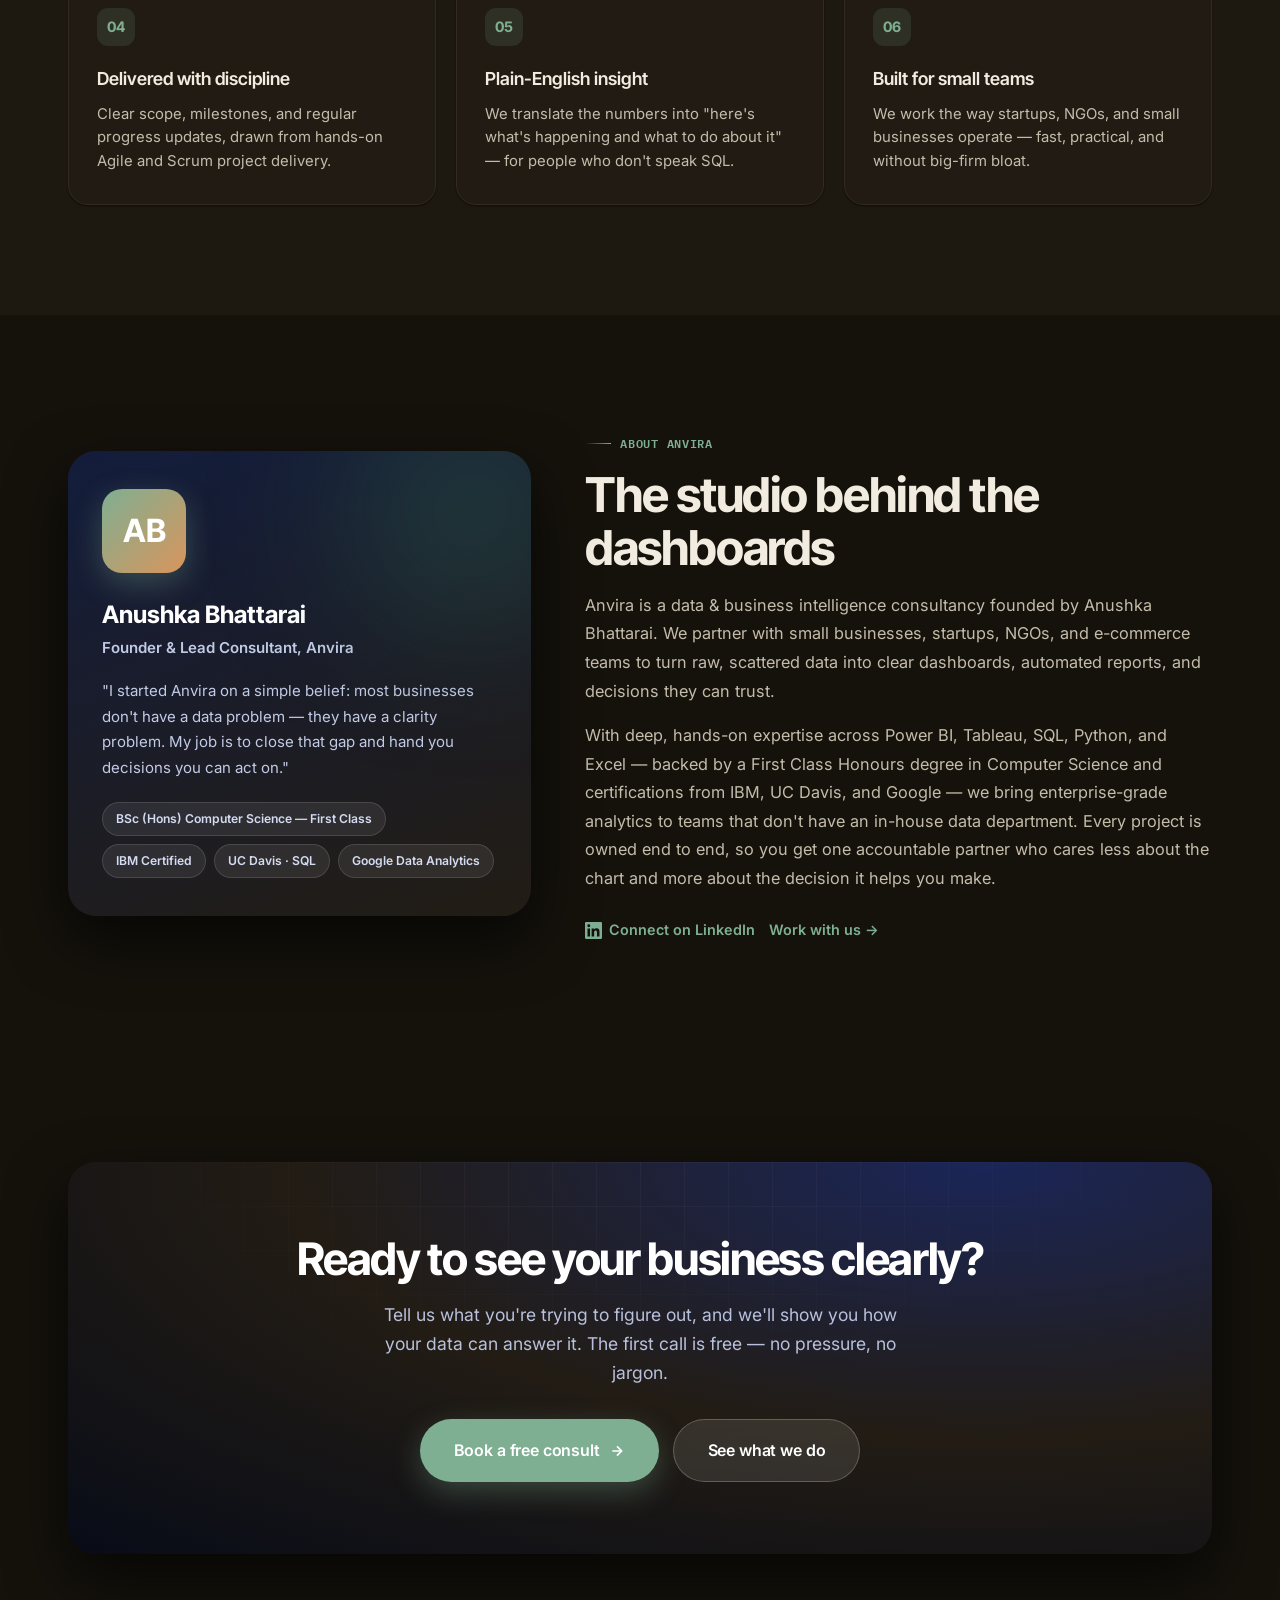
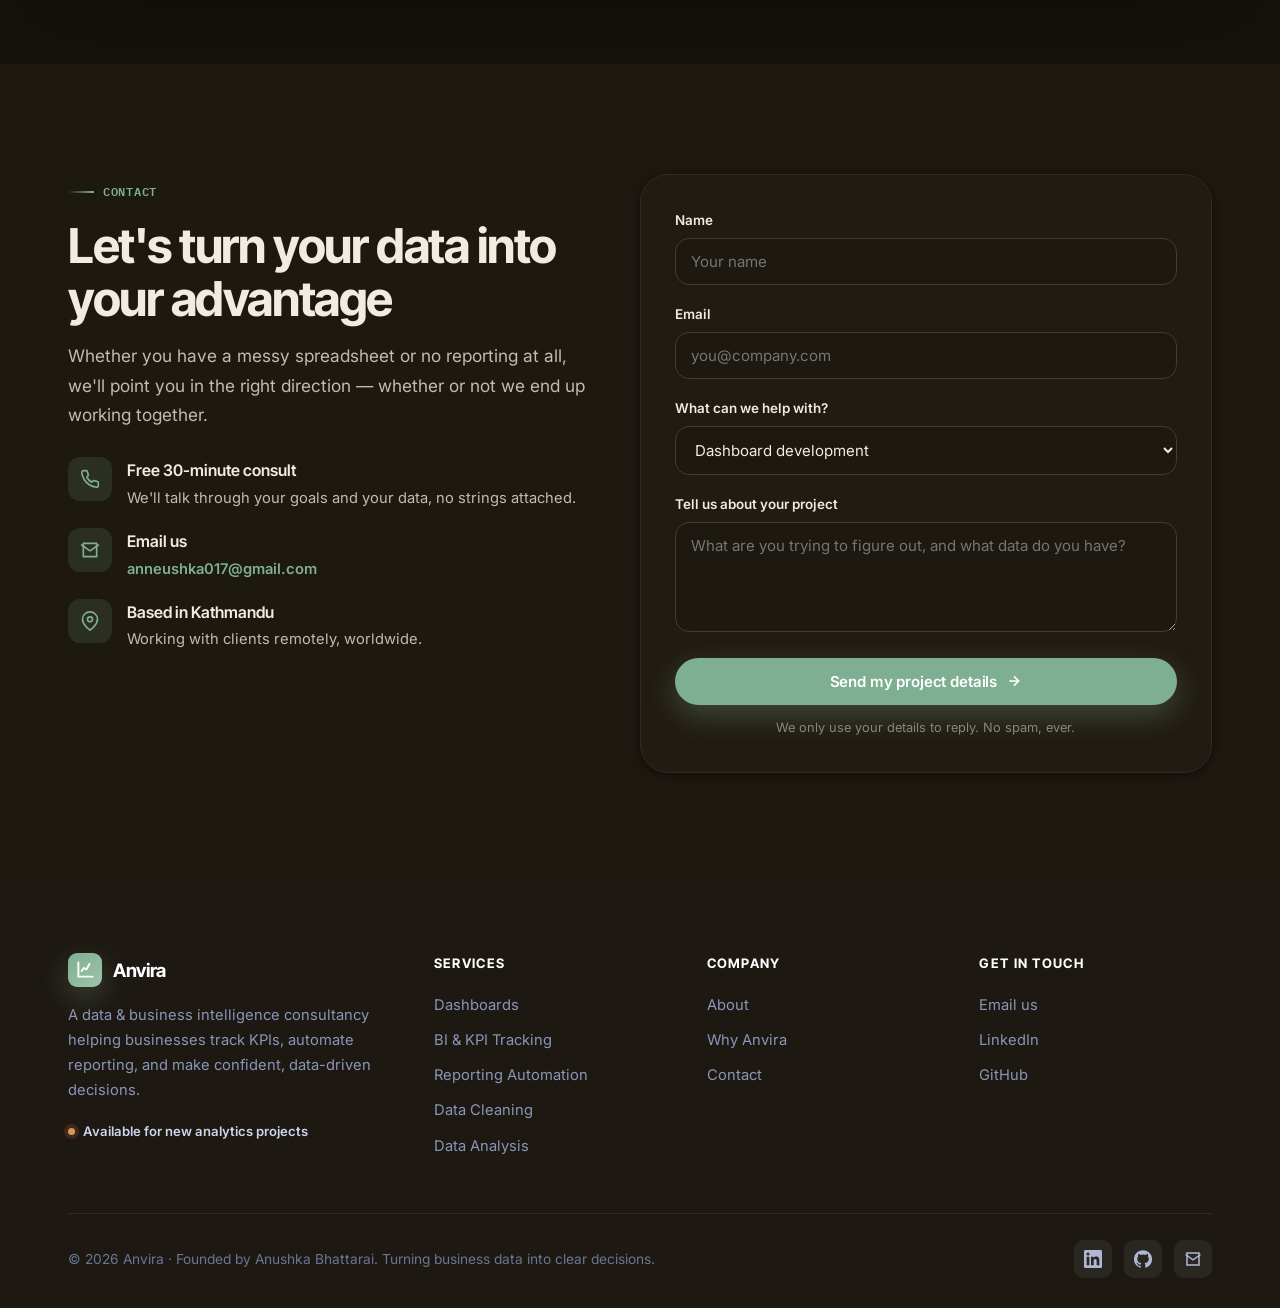
==== commit 308262e3: "Swap serif headings for clean sans (Inter Tight) + monospace labels Replaces Fraunces serif with Int" ====
--- a/index.html
+++ b/index.html
@@ -13,7 +13,7 @@
     <meta property="og:type" content="website">
     <link rel="preconnect" href="https://fonts.googleapis.com">
     <link rel="preconnect" href="https://fonts.gstatic.com" crossorigin>
-    <link href="https://fonts.googleapis.com/css2?family=Fraunces:opsz,wght@9..144,400;9..144,500;9..144,600;9..144,700&family=Inter:wght@400;500;600;700&display=swap" rel="stylesheet">
+    <link href="https://fonts.googleapis.com/css2?family=Inter+Tight:wght@500;600;700&family=Inter:wght@400;500;600;700&family=IBM+Plex+Mono:wght@500;600&display=swap" rel="stylesheet">
     <link rel="stylesheet" href="styles.css">
     <script>
         document.documentElement.classList.add('js');
--- a/styles.css
+++ b/styles.css
@@ -34,7 +34,8 @@
     --shadow-glow: 0 10px 30px rgba(47, 96, 73, .3);
 
     --font: 'Inter', -apple-system, BlinkMacSystemFont, sans-serif;
-    --display: 'Fraunces', Georgia, 'Times New Roman', serif;
+    --display: 'Inter Tight', 'Inter', -apple-system, sans-serif;
+    --mono: 'IBM Plex Mono', ui-monospace, 'SFMono-Regular', Menlo, monospace;
 
     --r-sm: 10px;
     --r-md: 14px;
@@ -89,7 +90,8 @@
 /* ---------- Eyebrow / section heads ---------- */
 .eyebrow {
     display: inline-flex; align-items: center; gap: 9px;
-    font-size: .76rem; font-weight: 700; letter-spacing: .14em; text-transform: uppercase;
+    font-family: var(--mono);
+    font-size: .74rem; font-weight: 600; letter-spacing: .06em; text-transform: uppercase;
     color: var(--indigo);
 }
 .eyebrow::before { content: ''; width: 26px; height: 1.5px; background: linear-gradient(90deg, transparent, var(--indigo)); }
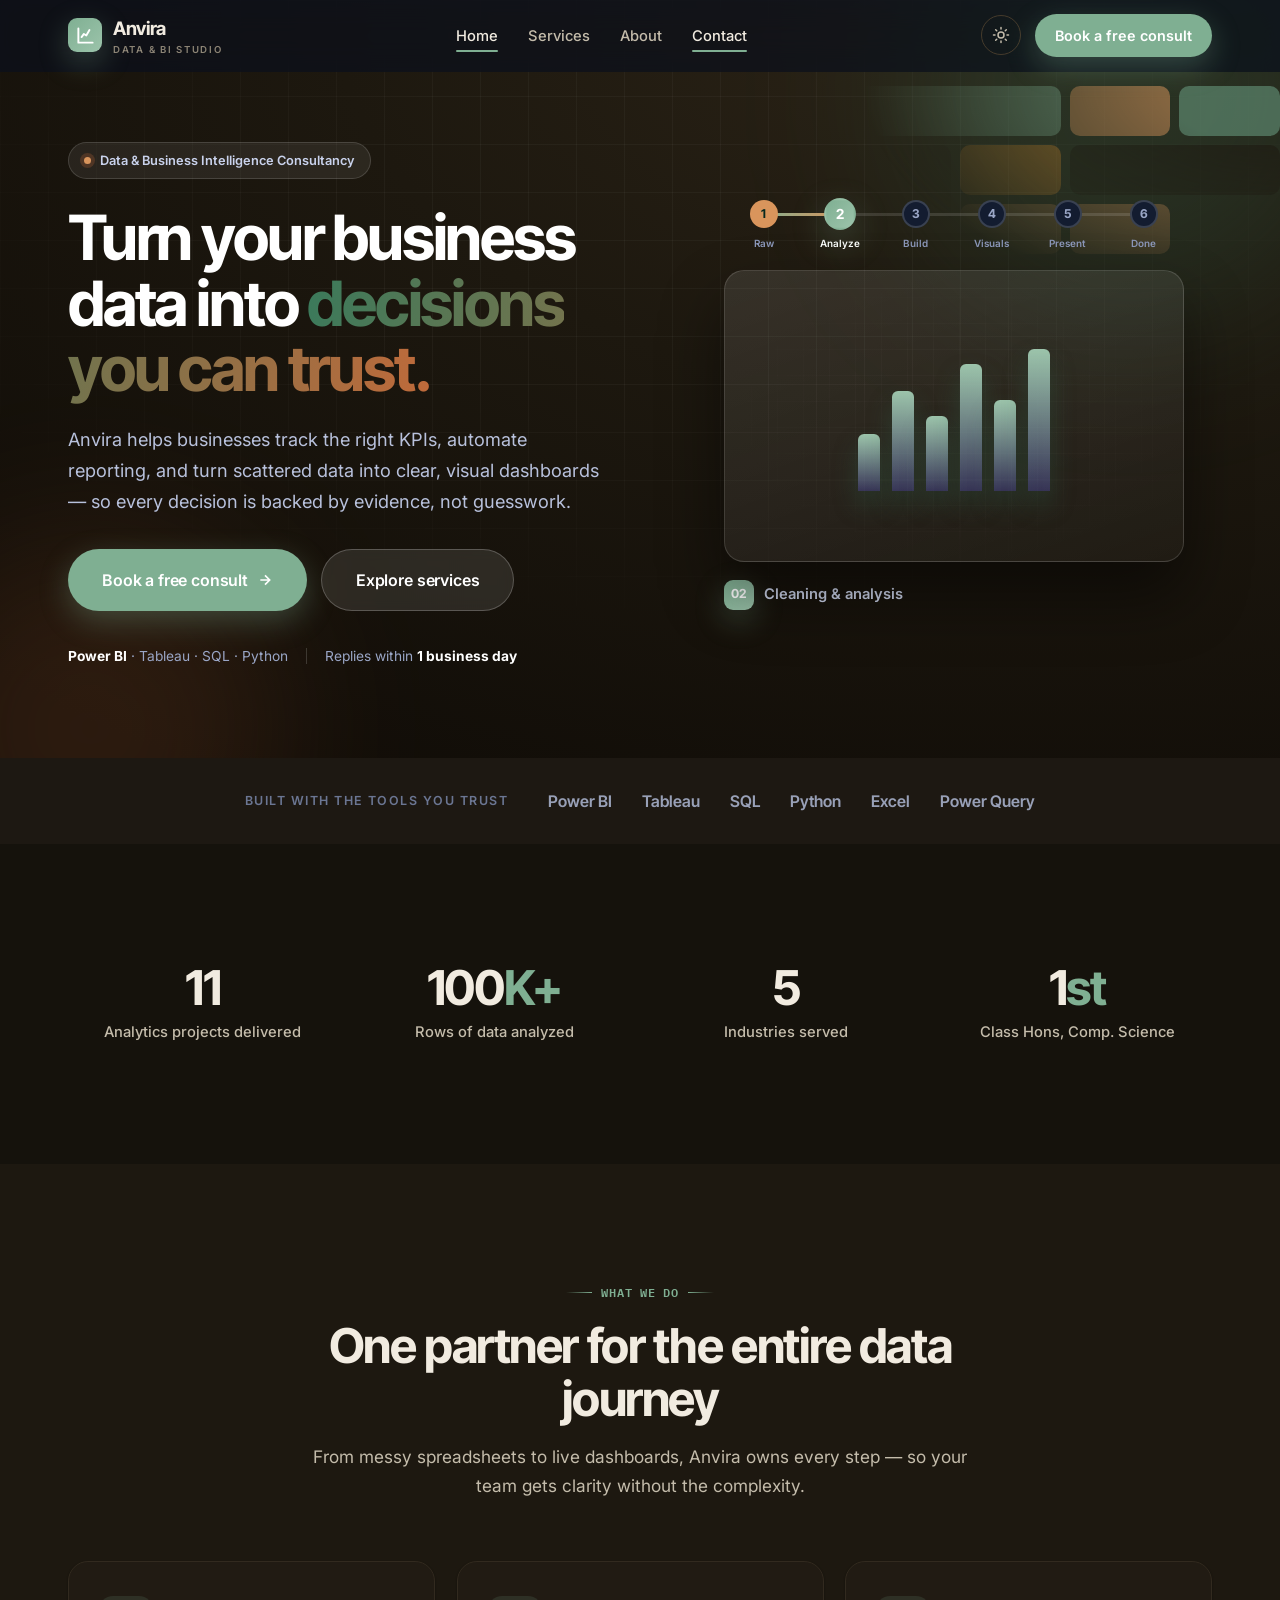
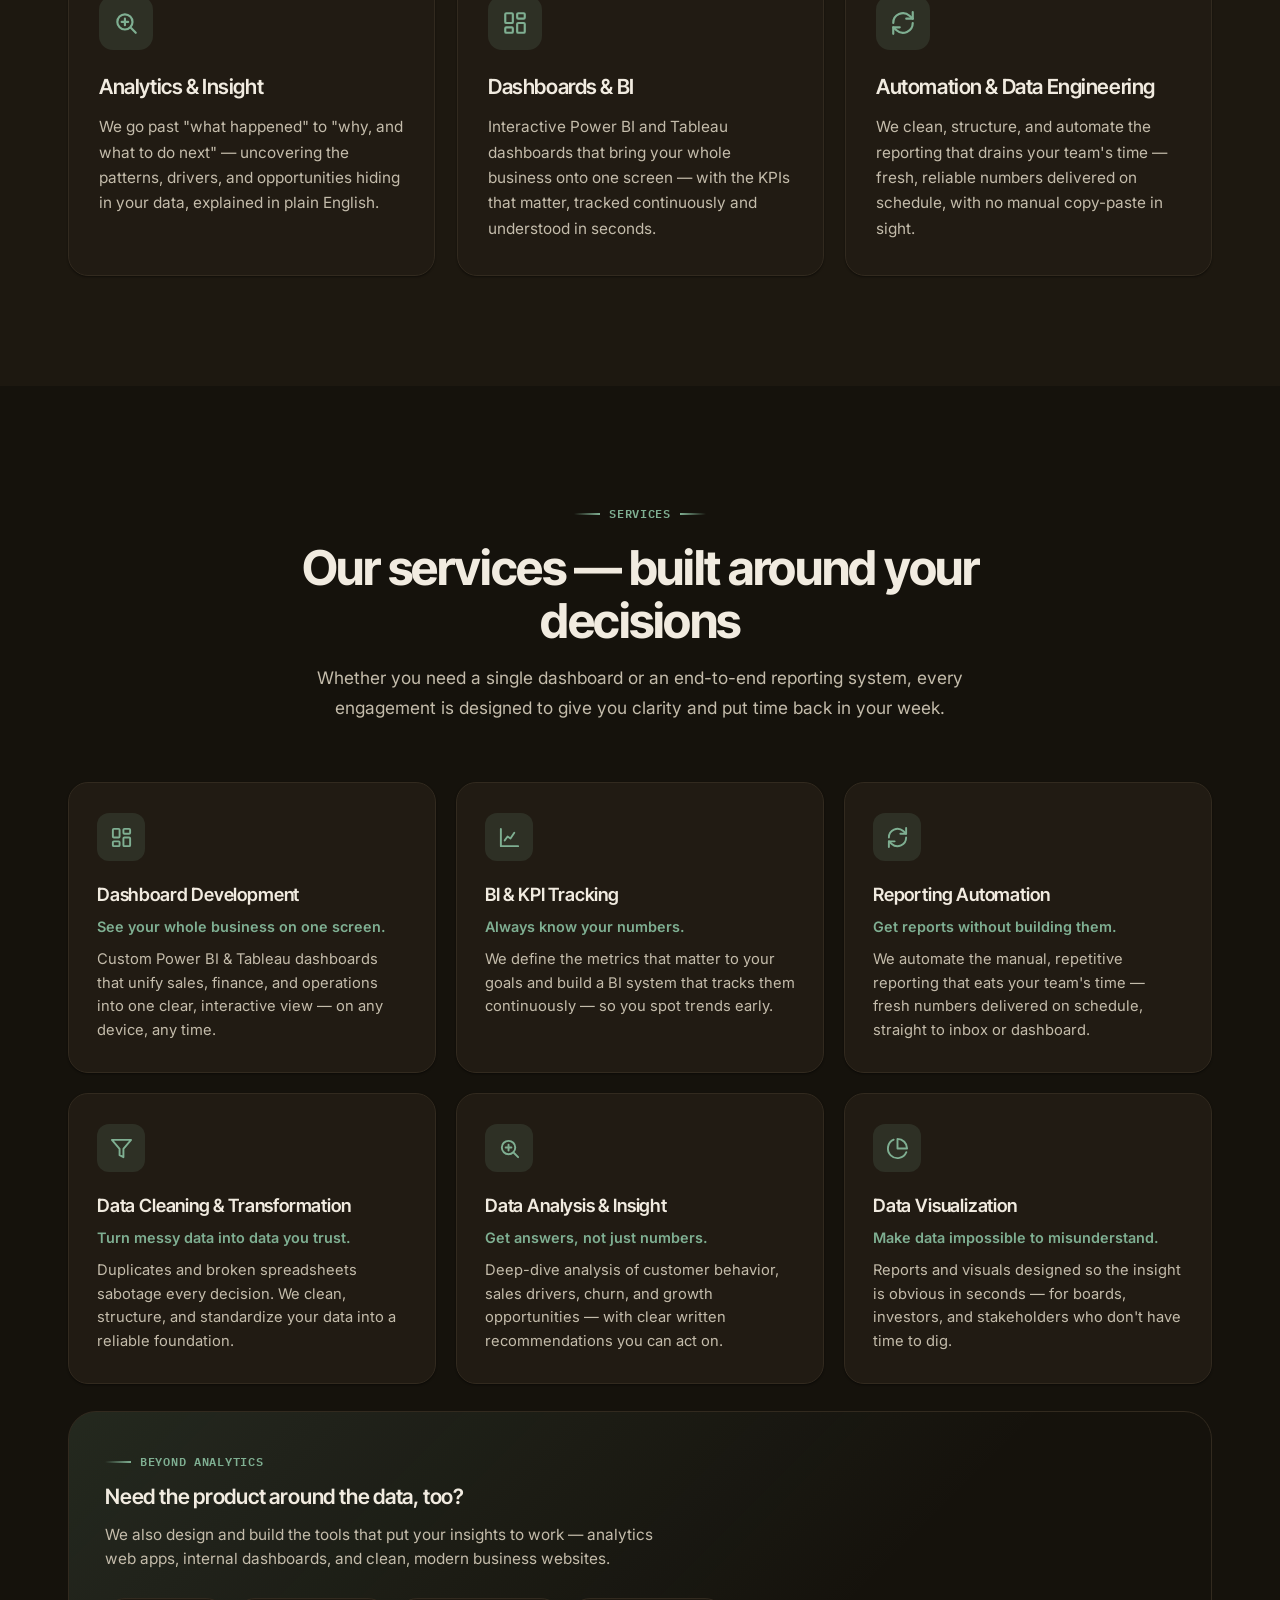
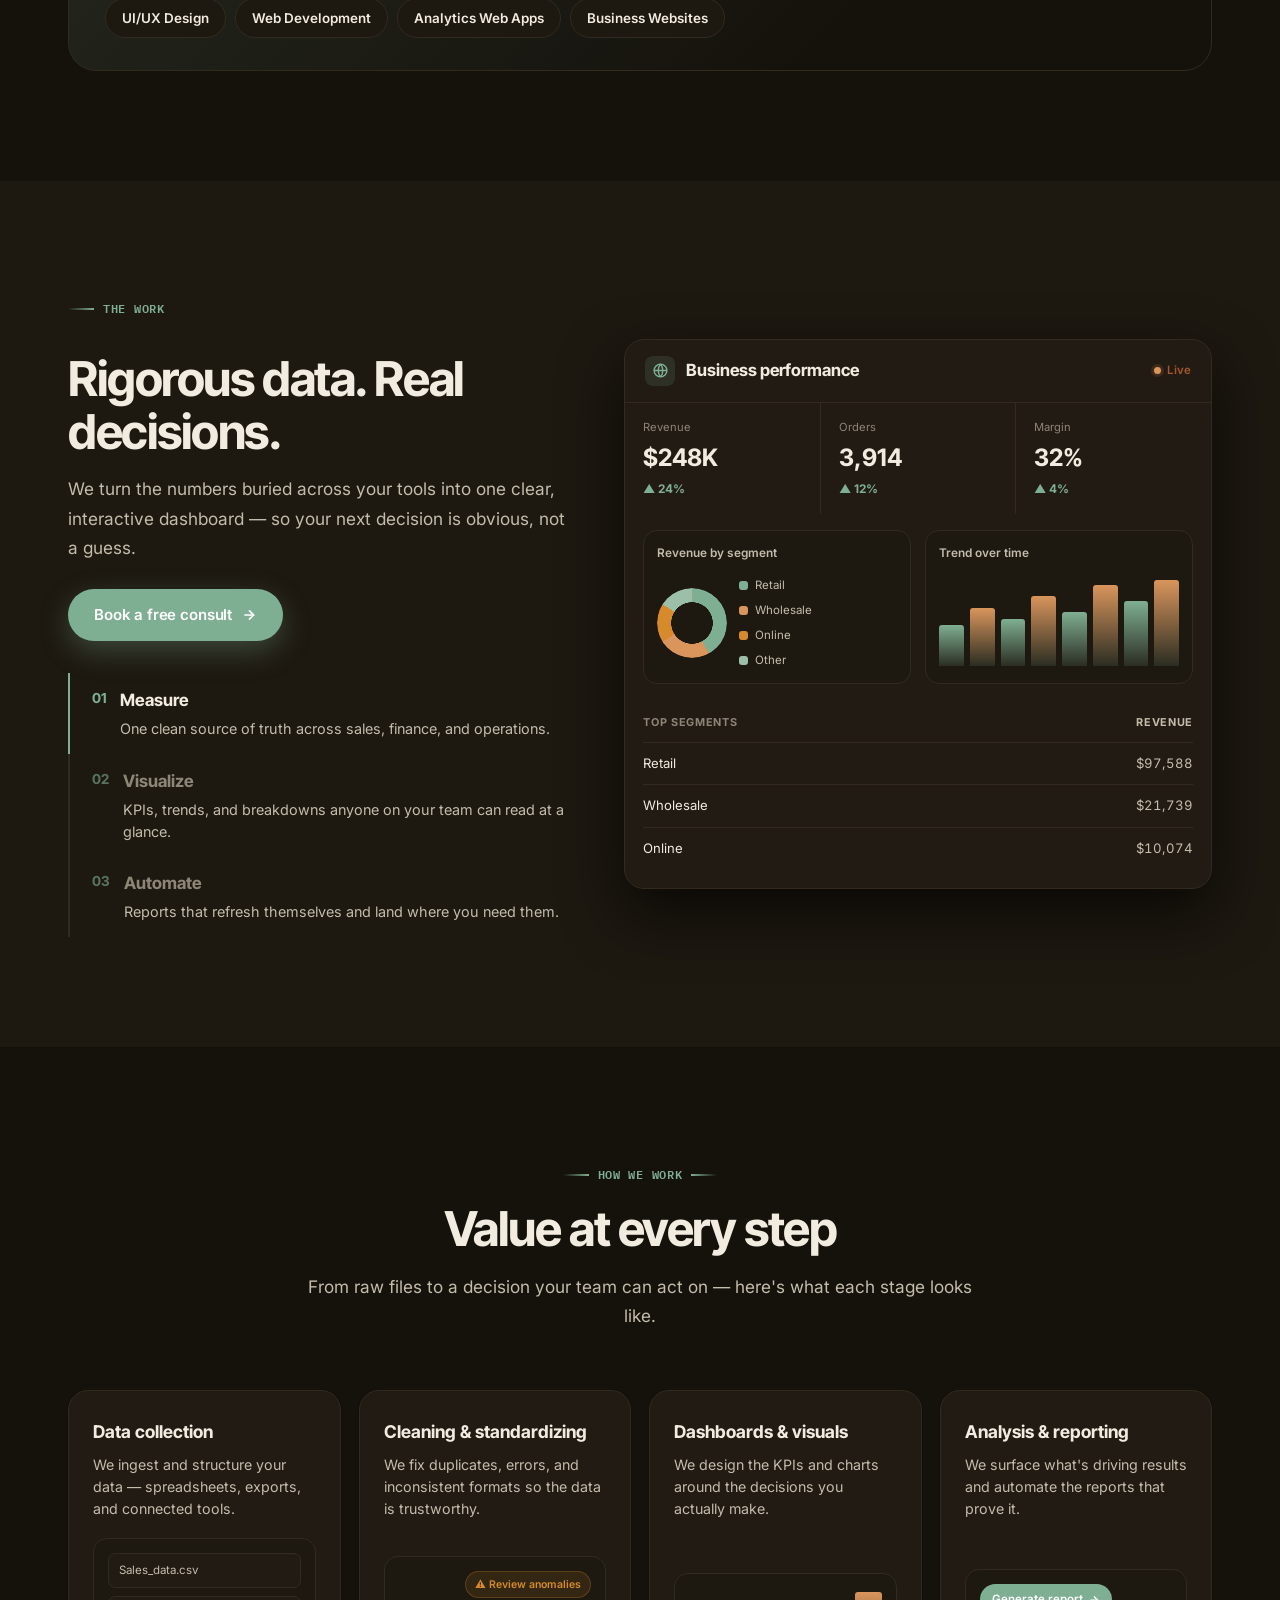
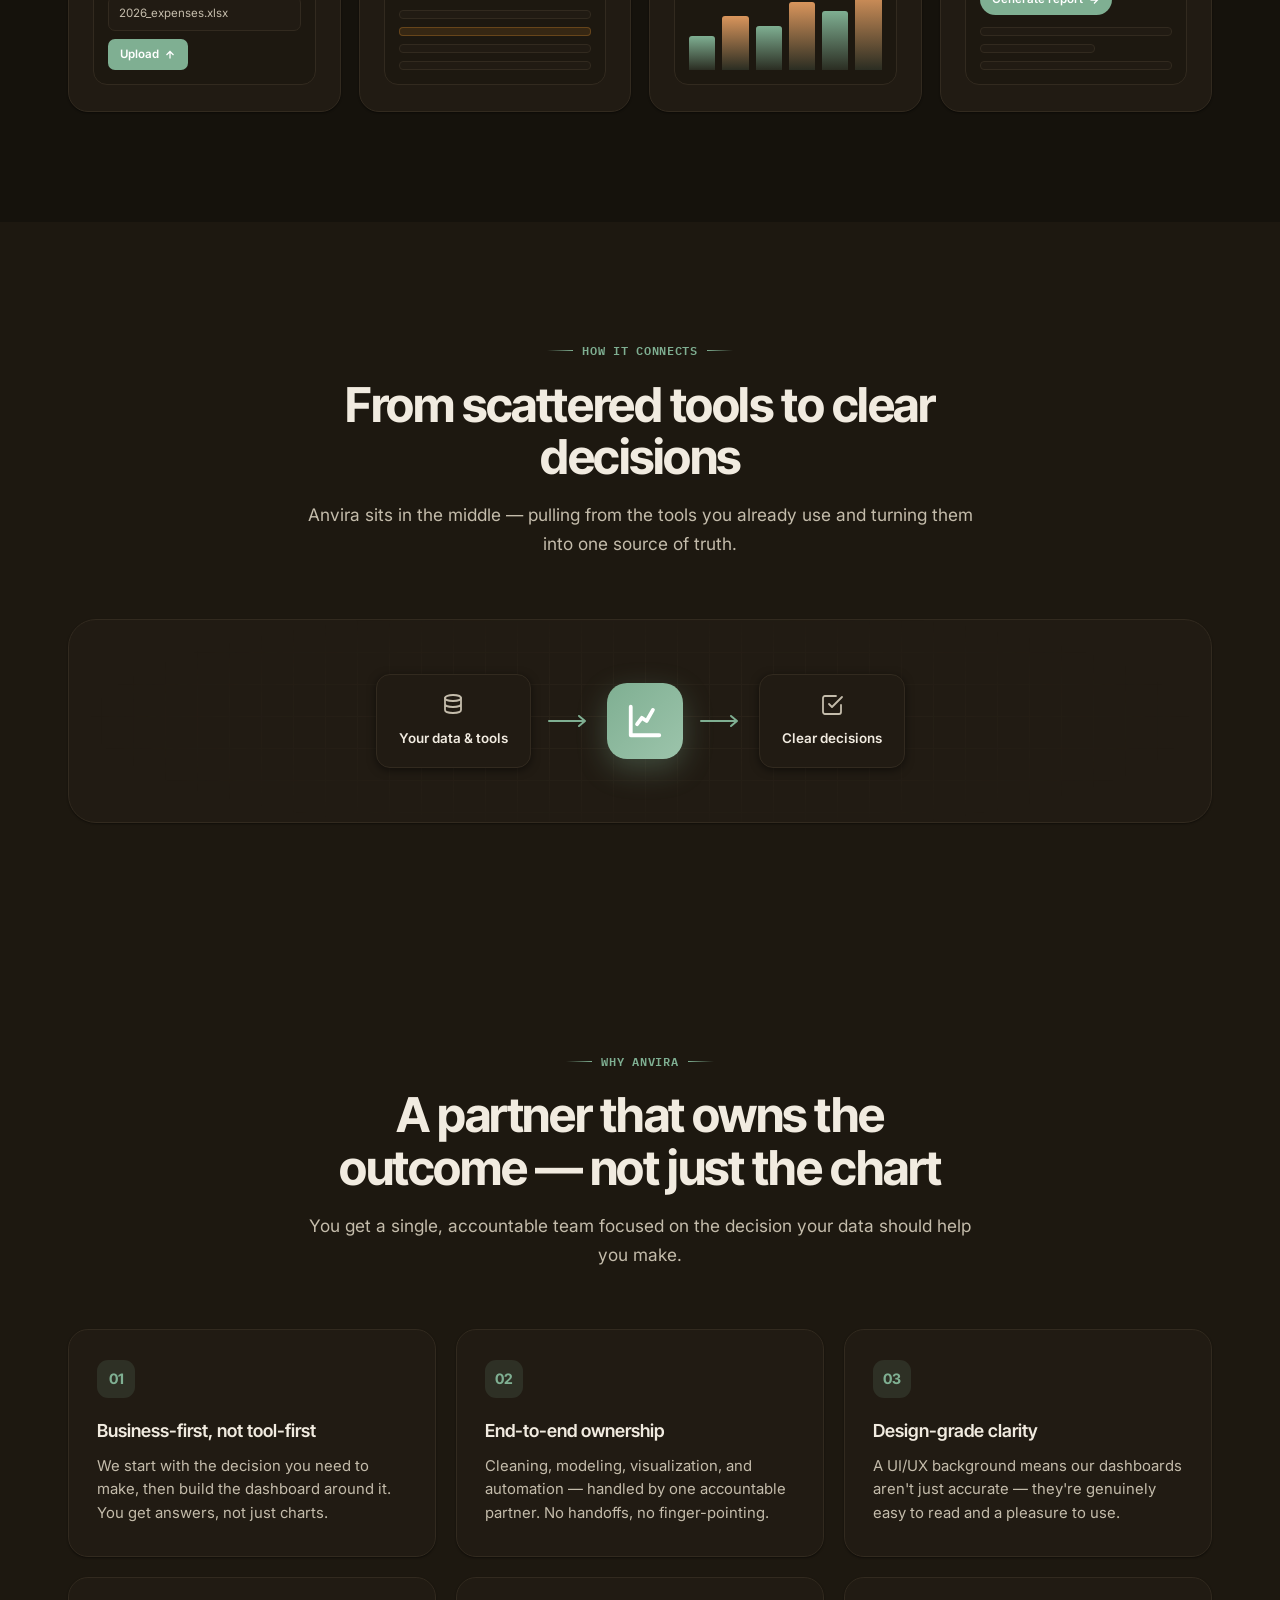
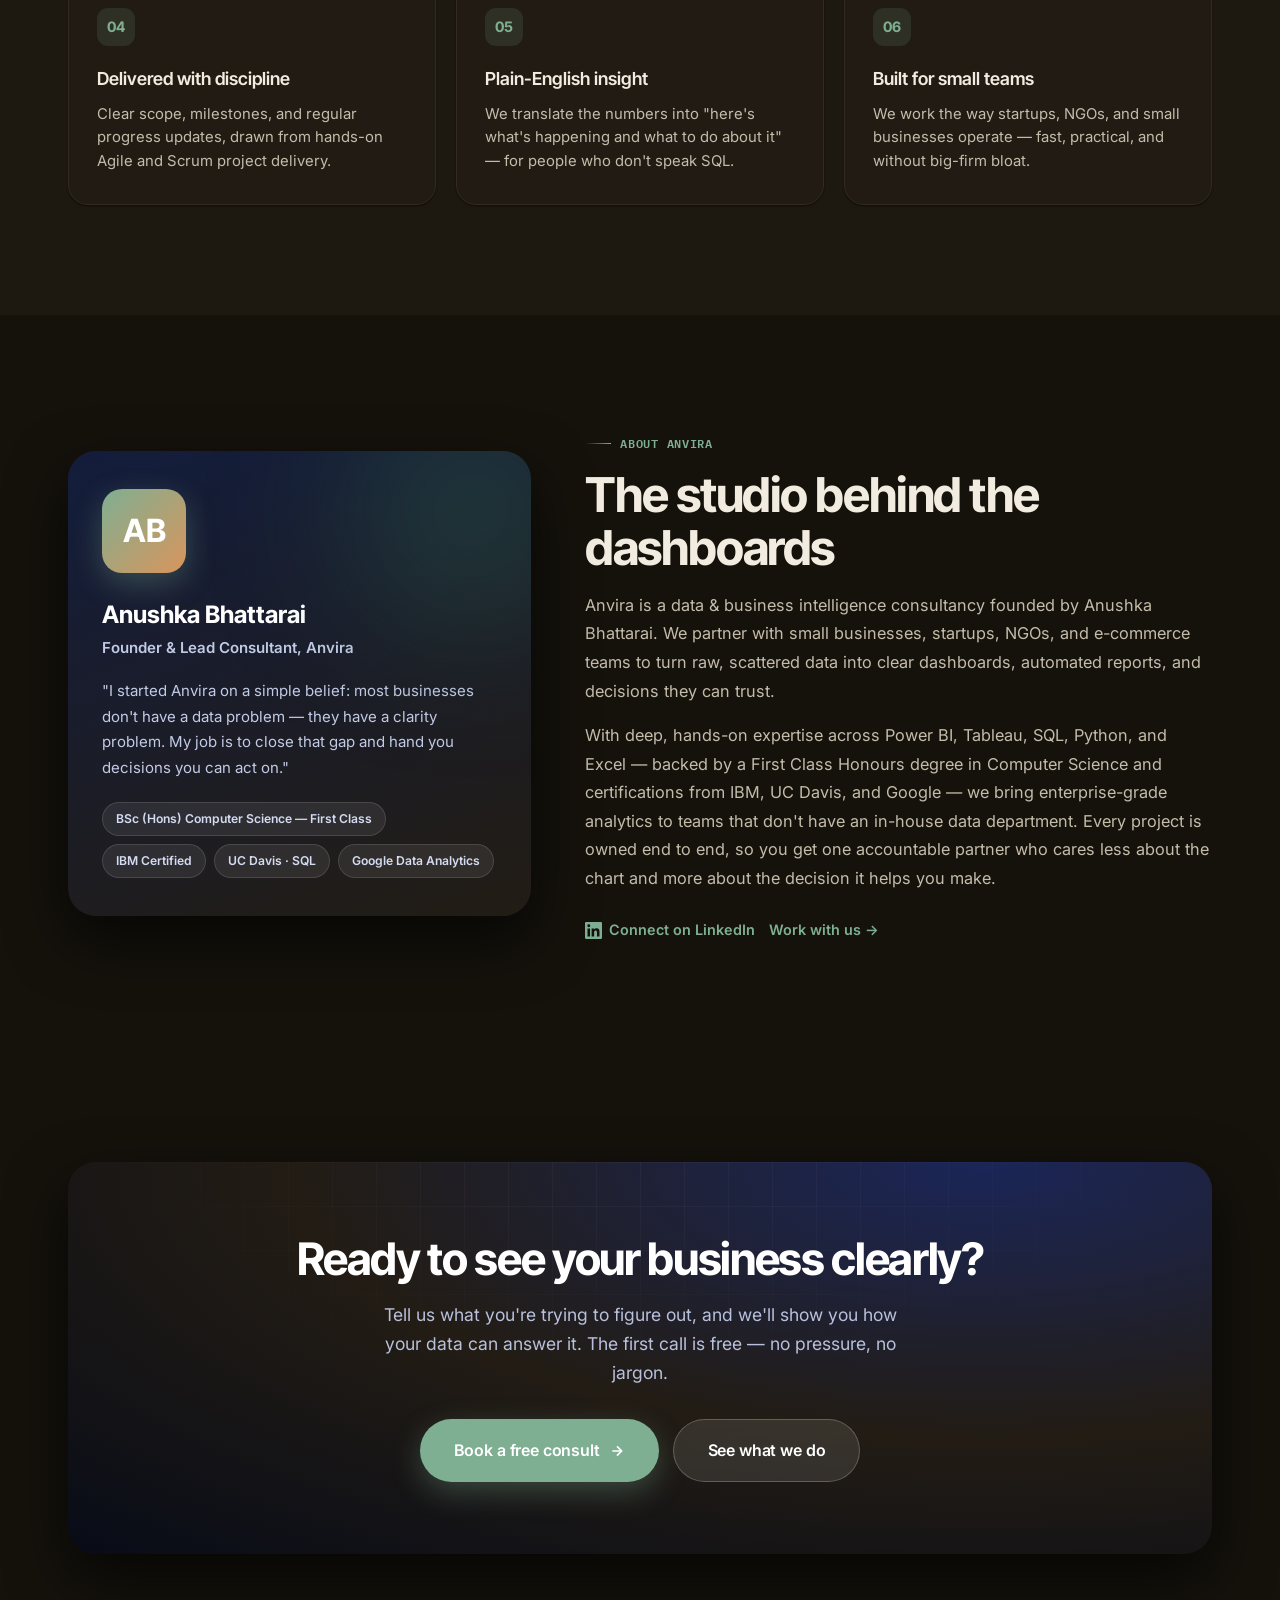
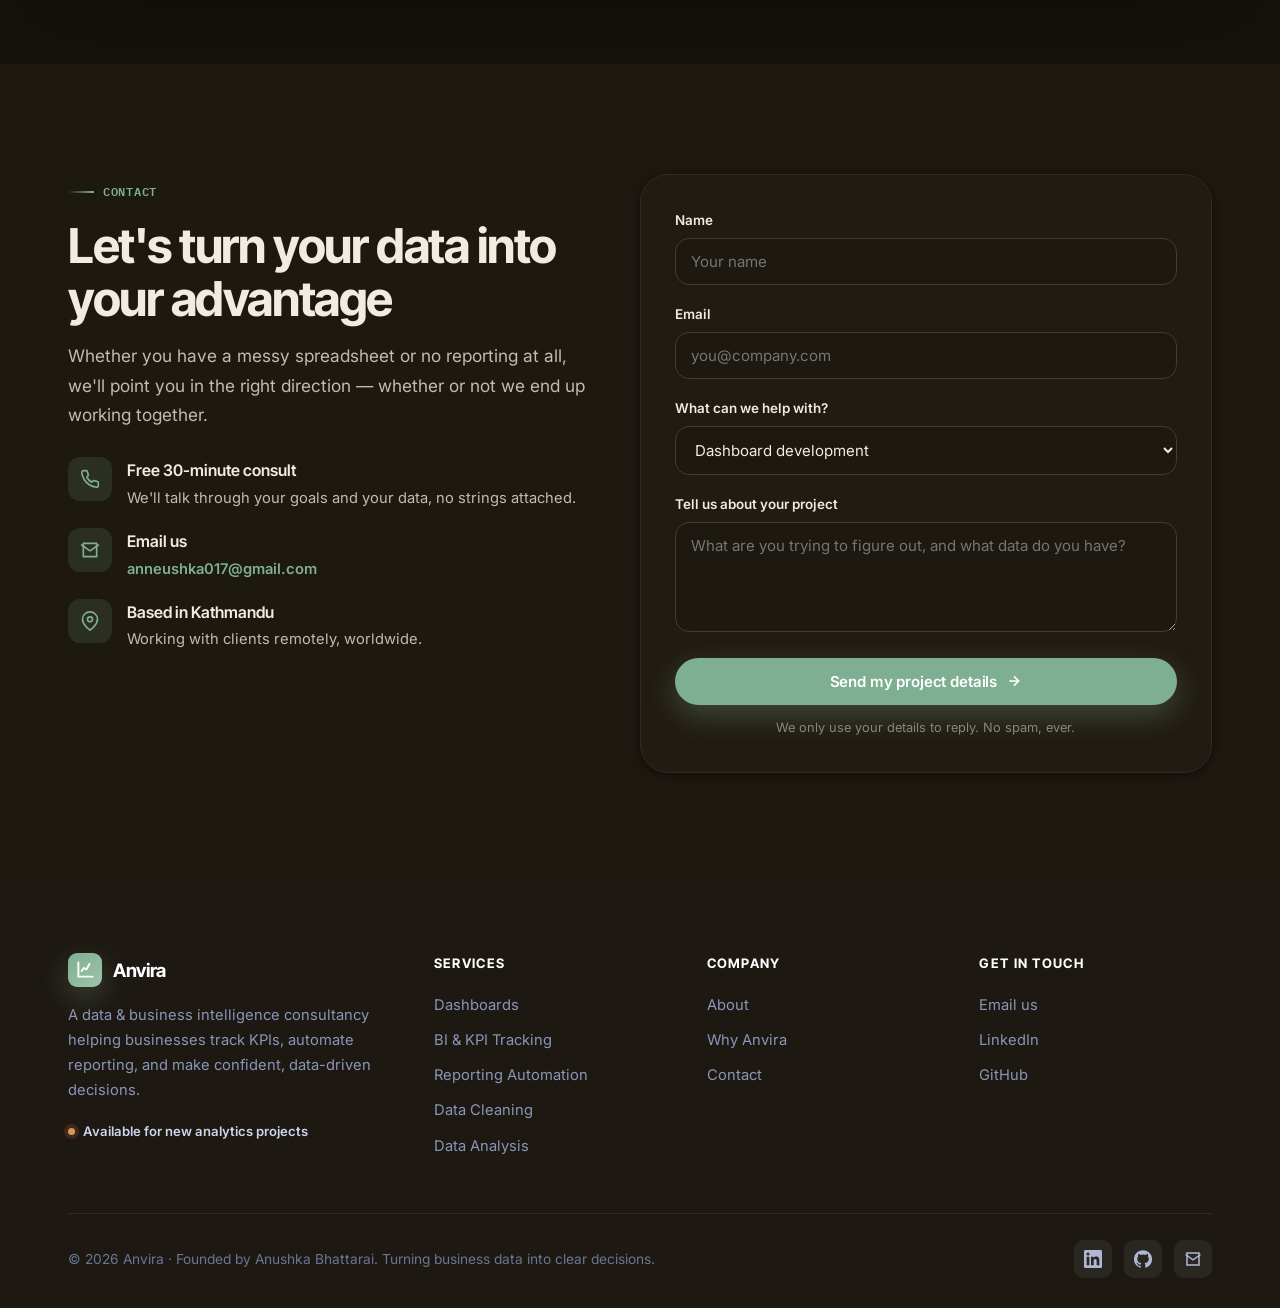
==== commit 720e6bcb: "Add real Services and About pages; switch nav to multi-page - New services.html and about.html (reus" ====
--- a/index.html
+++ b/index.html
@@ -46,10 +46,9 @@
                 <span>Anvira<small>Data &amp; BI Studio</small></span>
             </a>
             <ul class="nav-menu" id="menu">
-                <li><a href="#platform">Platform</a></li>
-                <li><a href="#services">Services</a></li>
-                <li><a href="#why">Why Anvira</a></li>
-                <li><a href="#about">About</a></li>
+                <li><a href="index.html" class="active">Home</a></li>
+                <li><a href="services.html">Services</a></li>
+                <li><a href="about.html">About</a></li>
                 <li><a href="#contact">Contact</a></li>
             </ul>
             <div class="nav-right">
--- a/styles.css
+++ b/styles.css
@@ -1119,3 +1119,15 @@
 }
 .hero-mosaic .t { background: var(--c); border-radius: 10px; }
 @media (max-width: 980px) { .hero-mosaic { display: none; } }
+
+/* ============================================================
+   SUB-PAGES — page hero + big page title
+   ============================================================ */
+.page-hero { padding-top: calc(var(--nav-h) + 78px); padding-bottom: 64px; }
+.page-head { max-width: 760px; }
+.page-head .eyebrow { margin-bottom: 16px; }
+.h1big {
+    font-family: var(--display); font-weight: 700; letter-spacing: -.03em; line-height: 1.08;
+    font-size: clamp(2.3rem, 5vw, 3.6rem); color: var(--text); margin: 0 0 16px;
+}
+.page-head .btn { margin-top: 28px; }
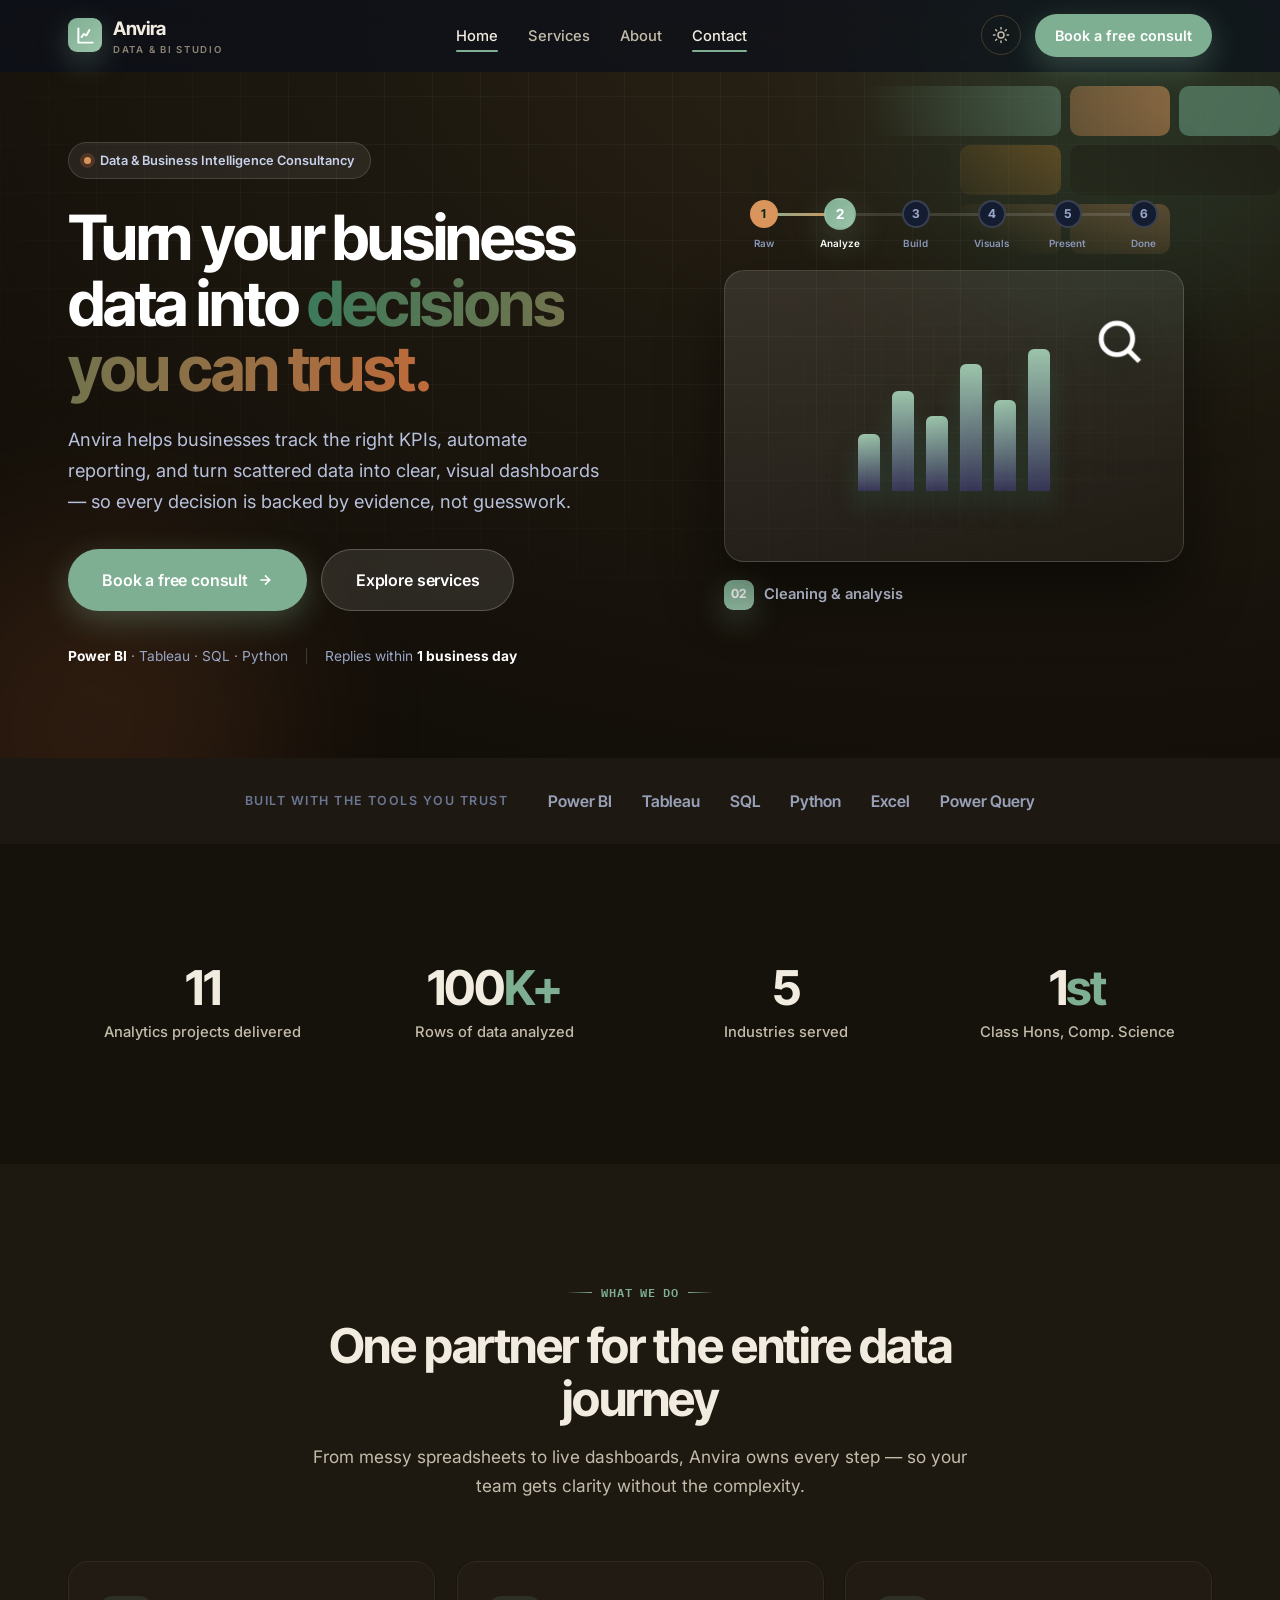
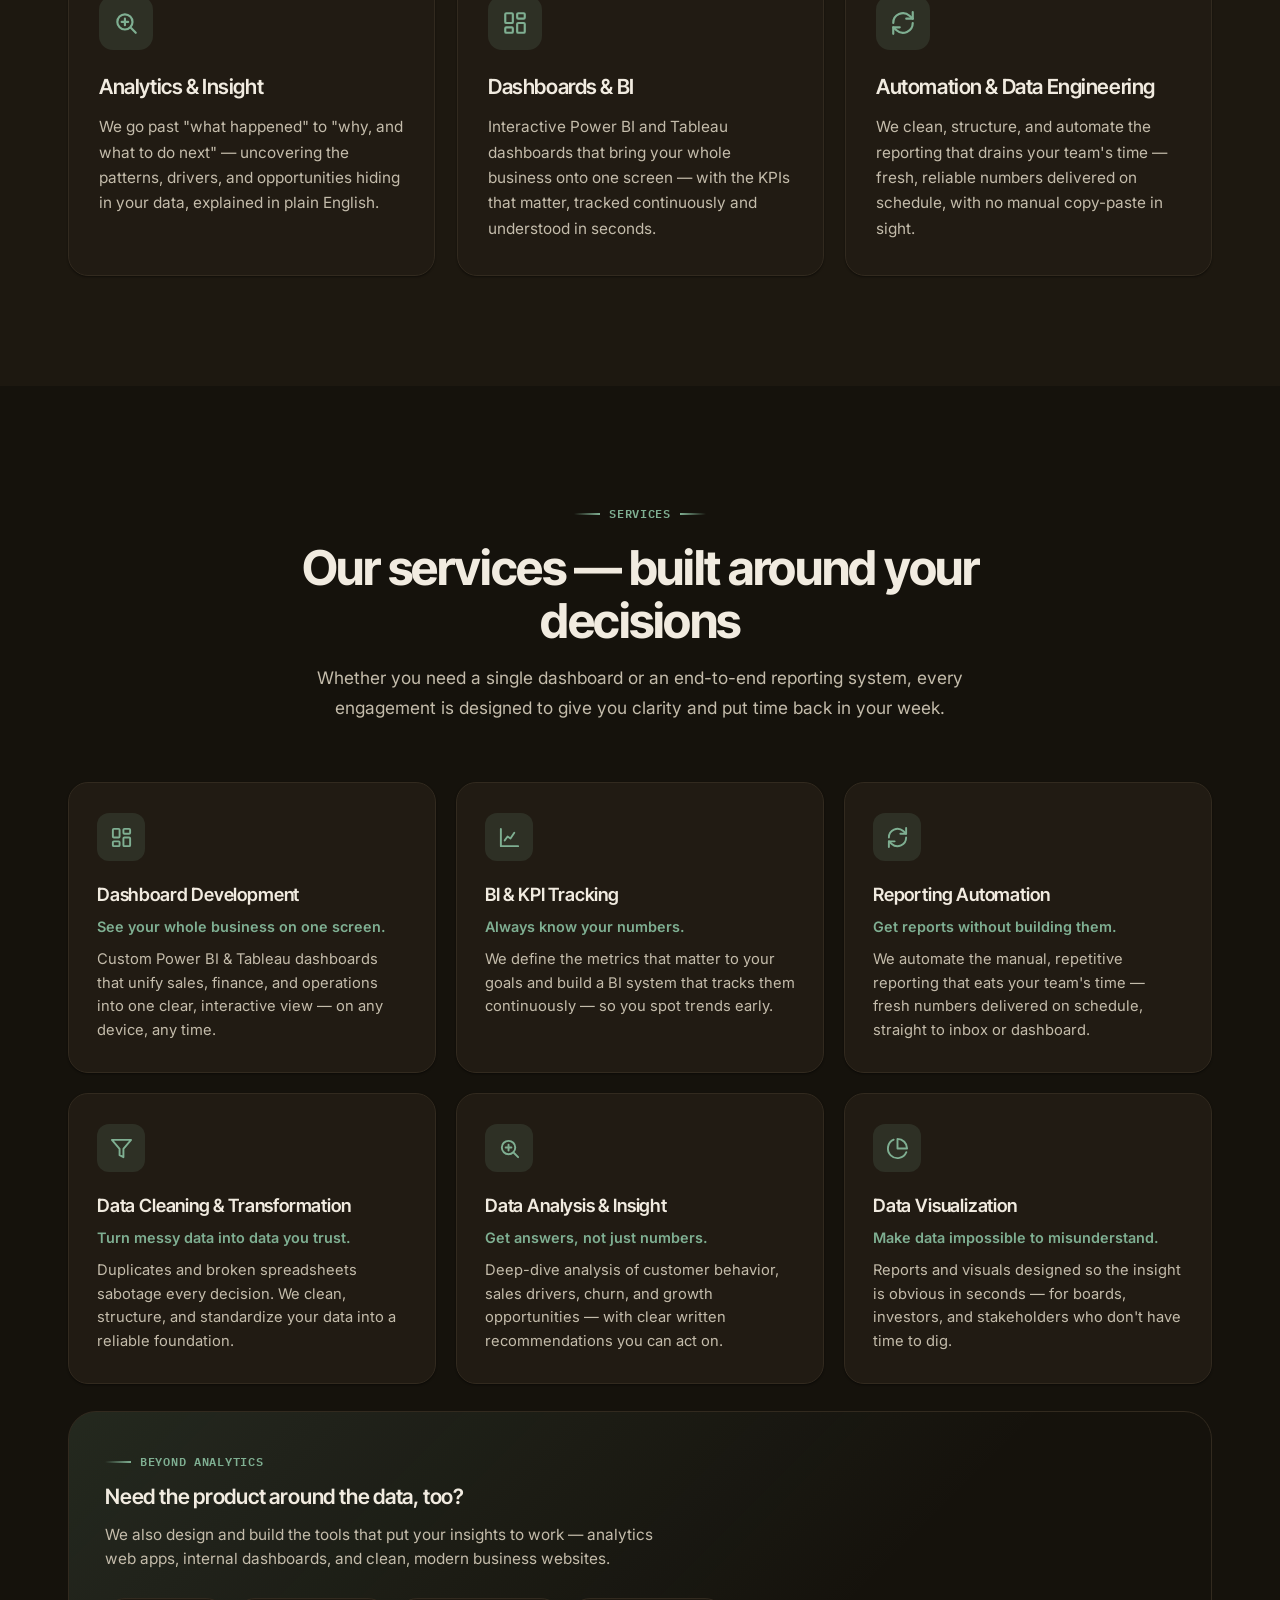
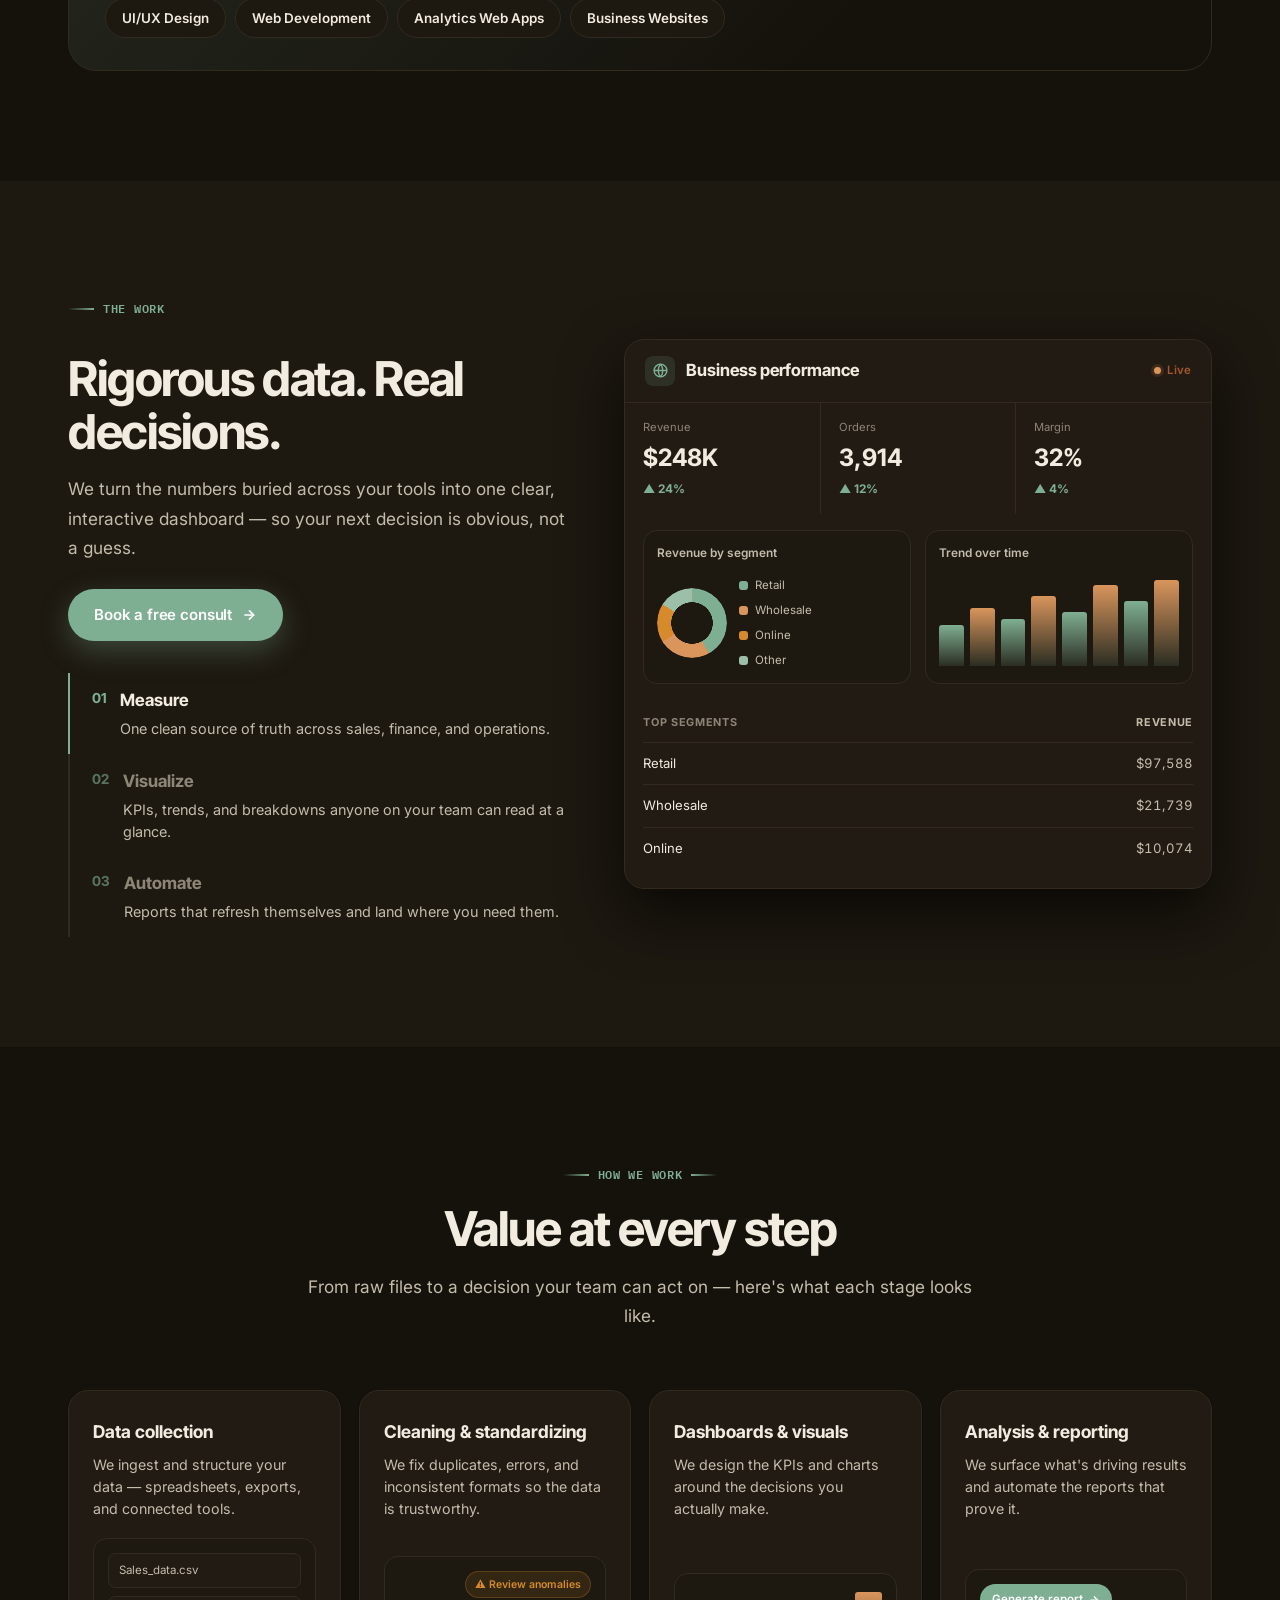
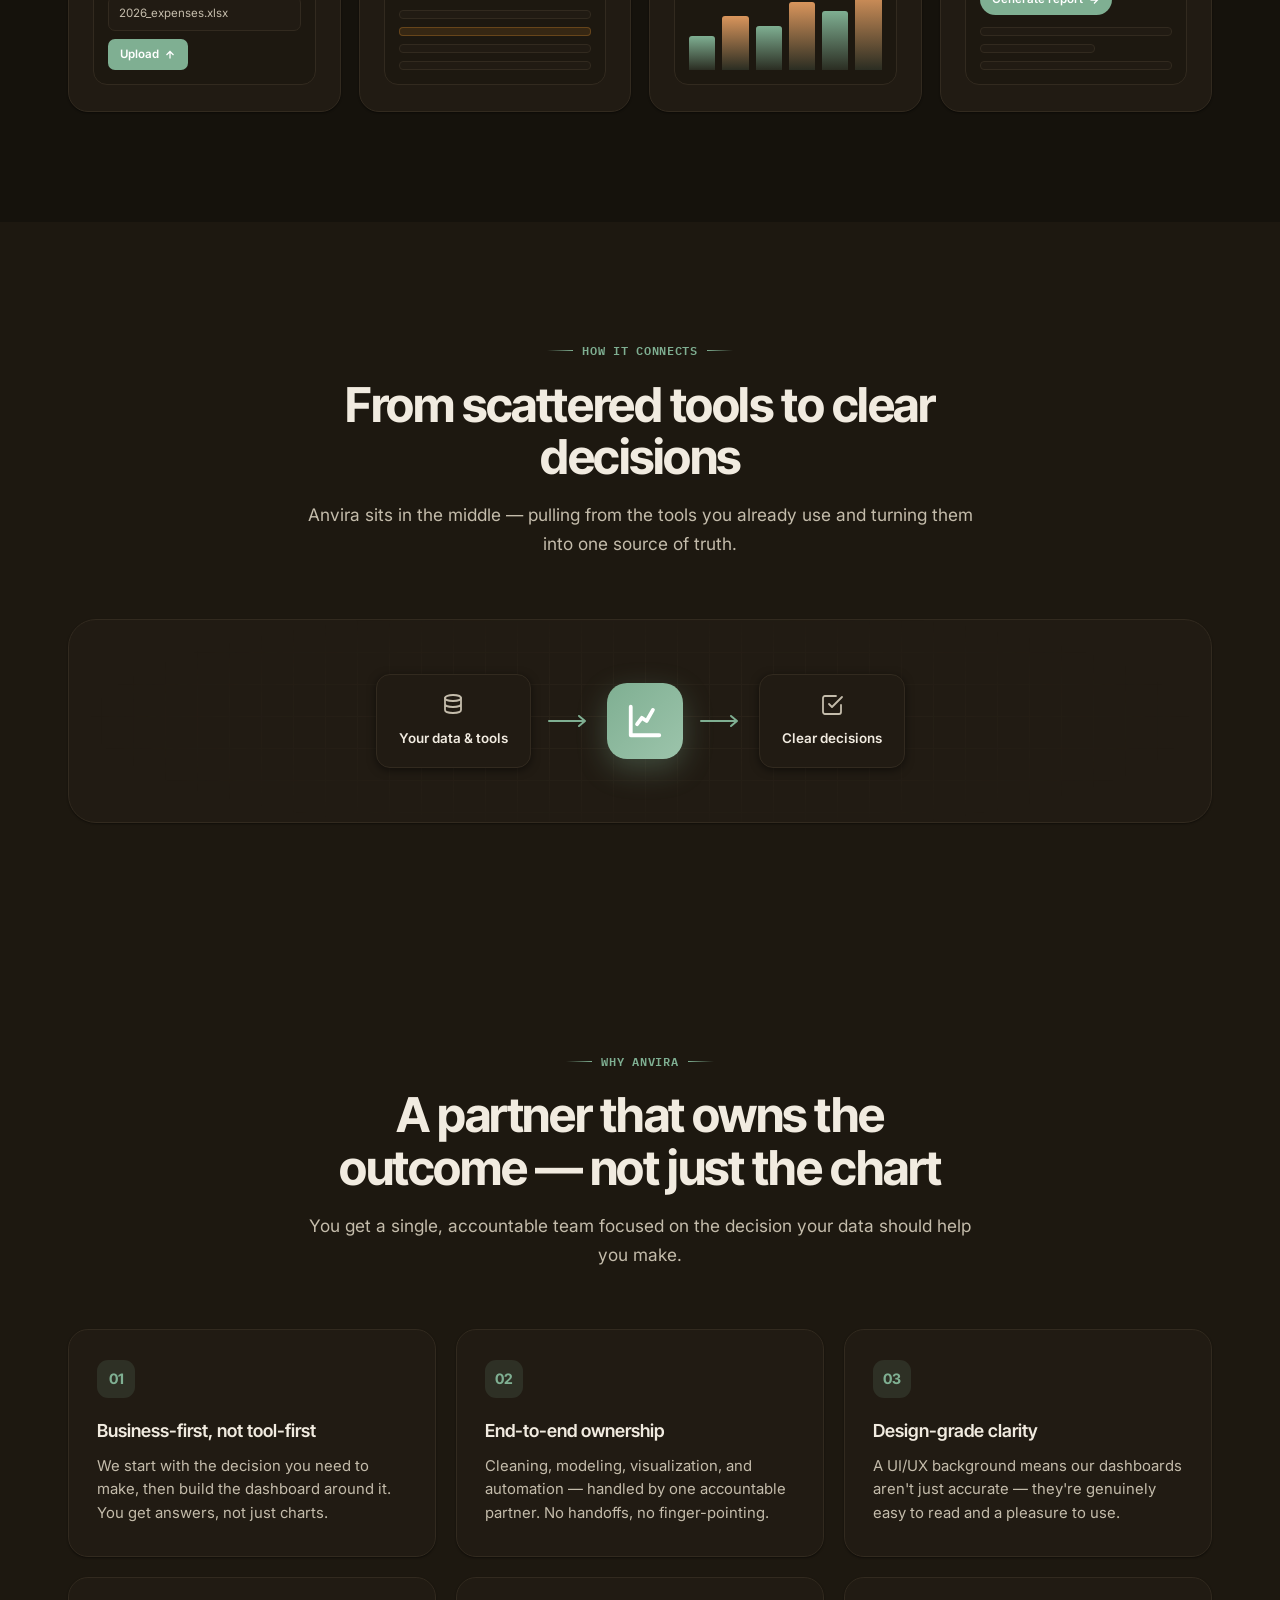
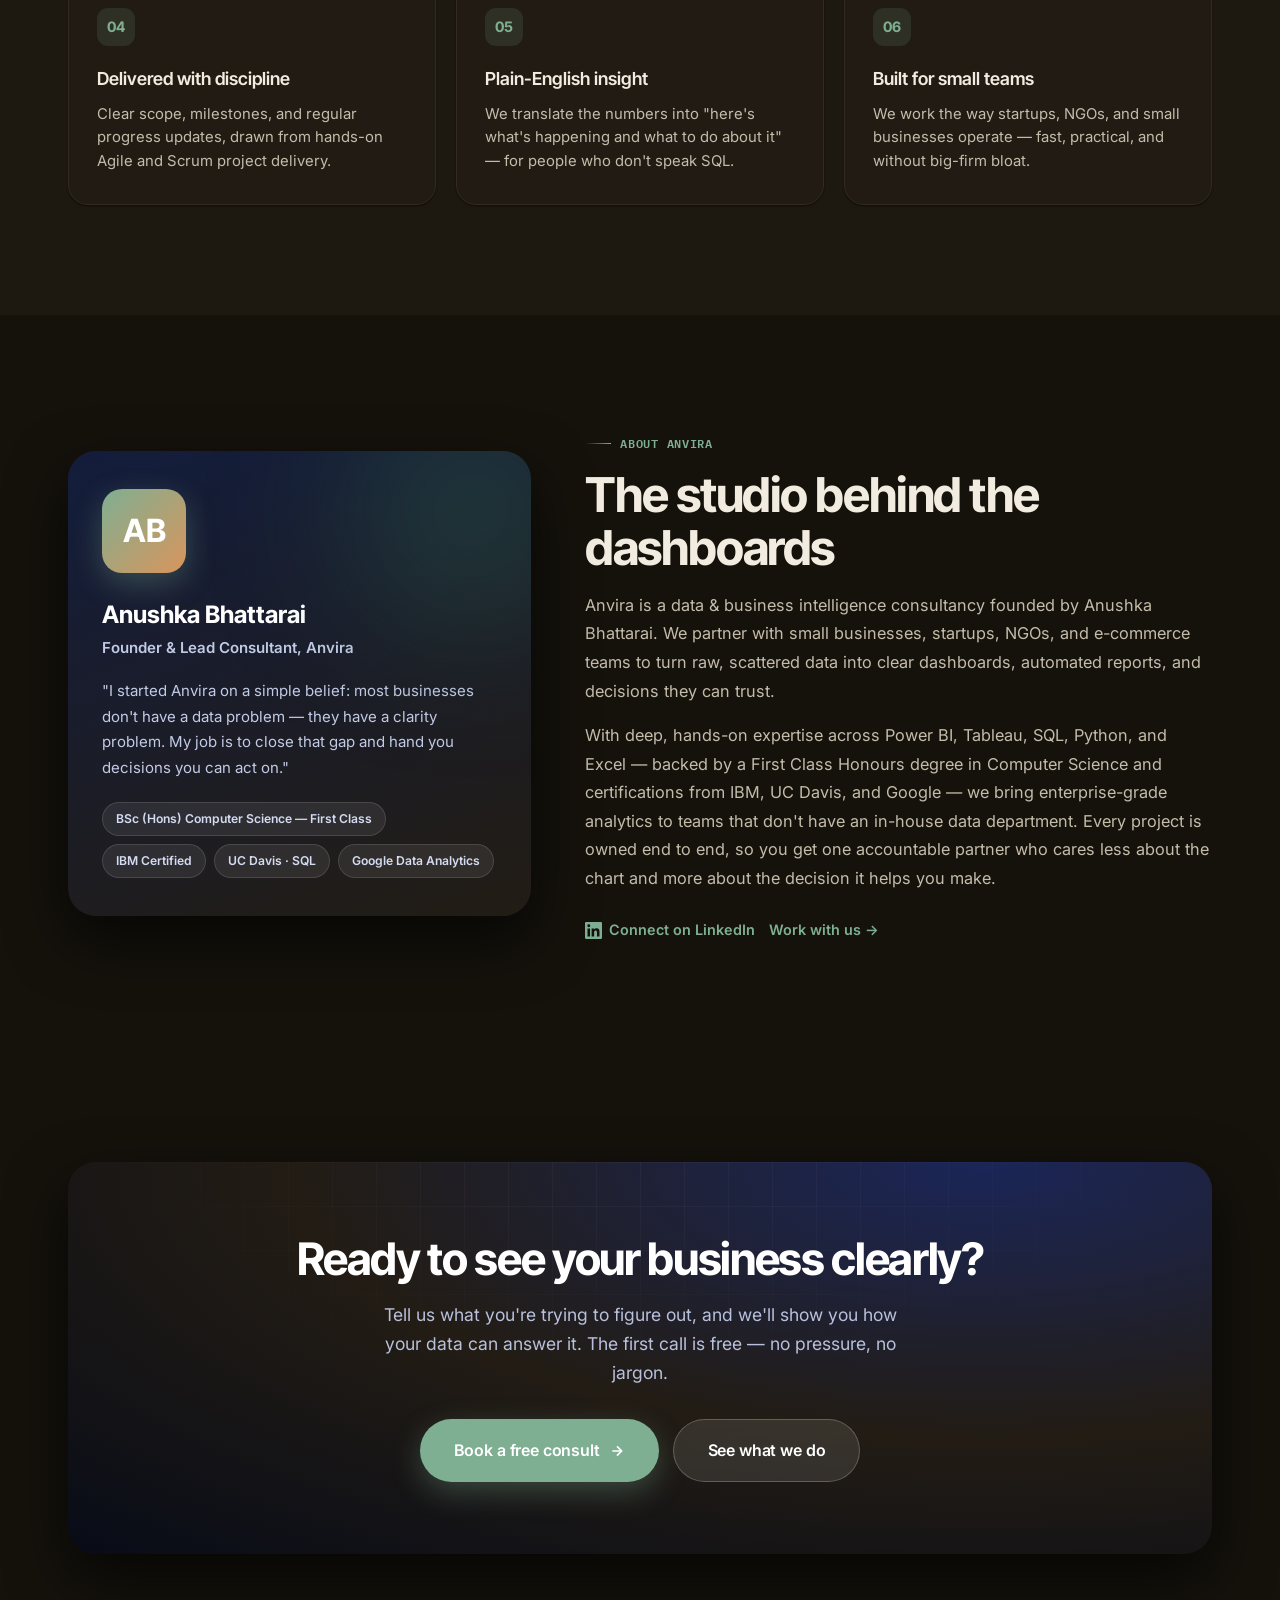
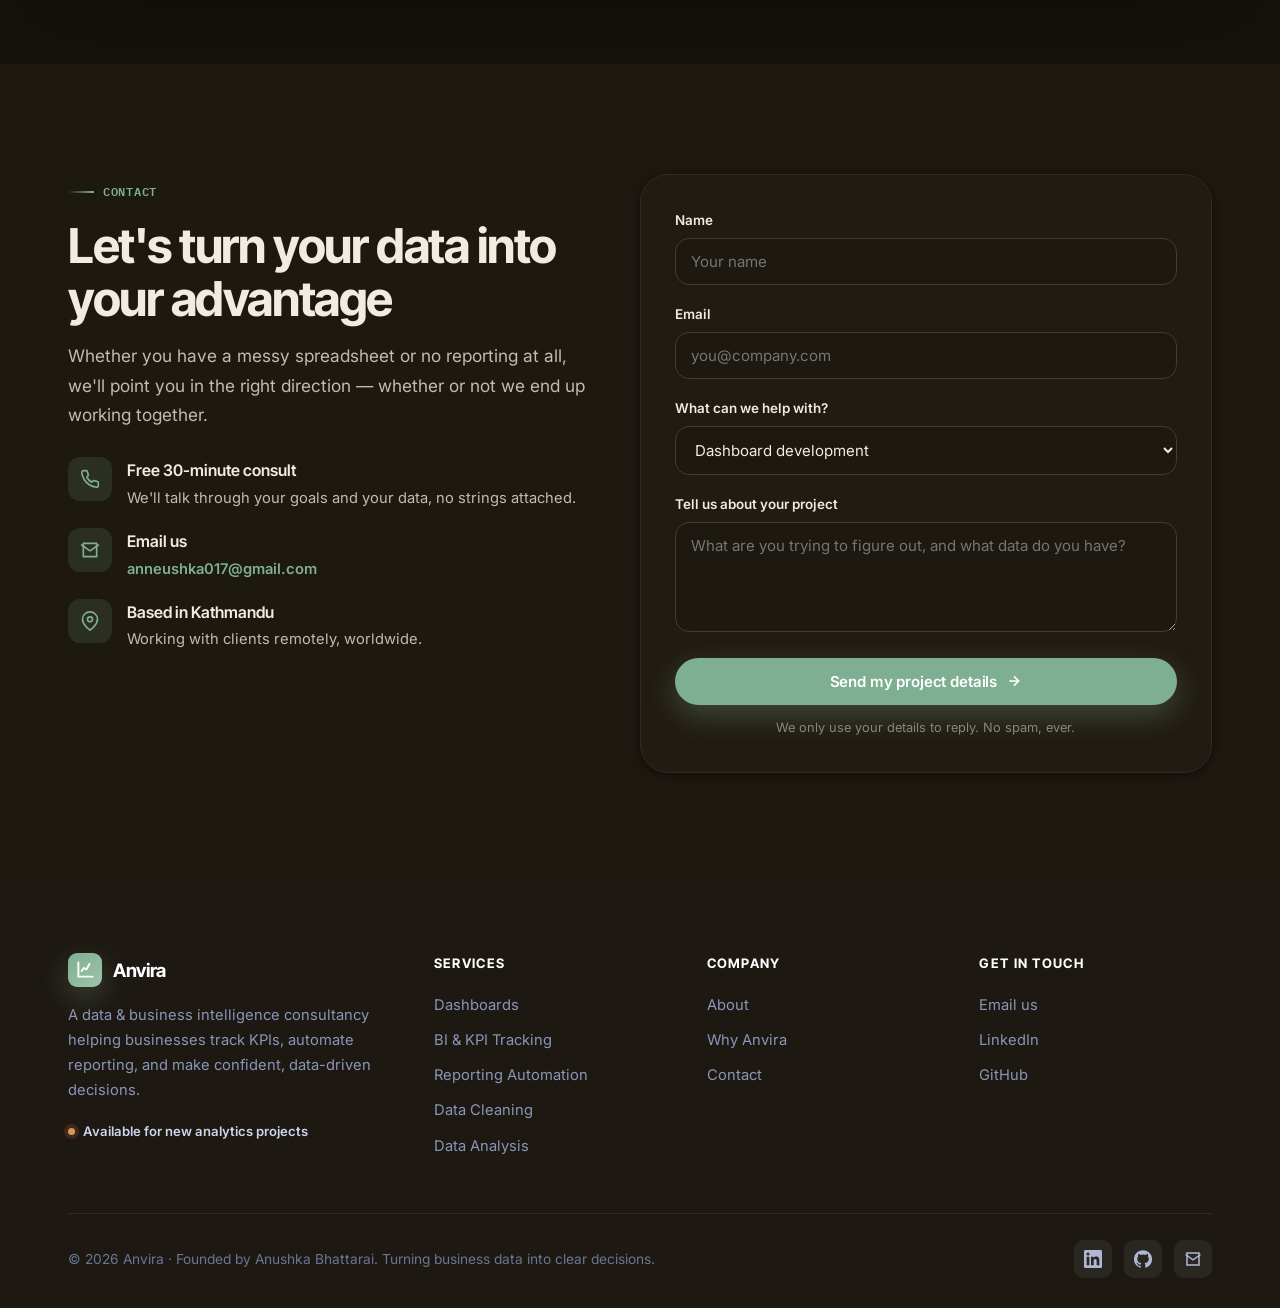
==== commit 5193b29f: "Add drifting colored tiles to intro background (animated, center kept clear) Co-Authored-By: Claude " ====
--- a/index.html
+++ b/index.html
@@ -28,6 +28,20 @@
 
     <!-- ===================== FIRST-LOAD INTRO (A -> Anvira -> black hole) ===================== -->
     <div class="intro" id="intro" aria-hidden="true">
+        <div class="intro-tiles" aria-hidden="true">
+            <span class="it" style="left:6%;top:12%;width:74px;height:74px;background:#2f6049;--mx:26px;--my:30px;animation-duration:15s"></span>
+            <span class="it" style="left:18%;top:62%;width:96px;height:60px;background:#c06a3a;--mx:-20px;--my:-28px;animation-duration:17s;animation-delay:-3s"></span>
+            <span class="it" style="left:2%;top:40%;width:56px;height:56px;background:#6fa589;--mx:18px;--my:22px;animation-duration:13s;animation-delay:-6s"></span>
+            <span class="it" style="left:31%;top:8%;width:60px;height:60px;background:#d68a2c;--mx:-16px;--my:26px;animation-duration:16s;animation-delay:-2s"></span>
+            <span class="it" style="left:80%;top:10%;width:90px;height:90px;background:#2f6049;--mx:-28px;--my:30px;animation-duration:18s"></span>
+            <span class="it" style="left:90%;top:42%;width:64px;height:64px;background:#d9955c;--mx:22px;--my:-20px;animation-duration:14s;animation-delay:-5s"></span>
+            <span class="it" style="left:72%;top:66%;width:80px;height:80px;background:#6fa589;--mx:-18px;--my:-30px;animation-duration:16s;animation-delay:-7s"></span>
+            <span class="it" style="left:84%;top:80%;width:54px;height:54px;background:#c06a3a;--mx:20px;--my:24px;animation-duration:13s;animation-delay:-1s"></span>
+            <span class="it" style="left:14%;top:84%;width:70px;height:70px;background:#9bbfa9;--mx:26px;--my:-22px;animation-duration:17s;animation-delay:-4s"></span>
+            <span class="it" style="left:46%;top:85%;width:58px;height:58px;background:#d68a2c;--mx:-22px;--my:-26px;animation-duration:15s;animation-delay:-8s"></span>
+            <span class="it" style="left:60%;top:4%;width:50px;height:50px;background:#f3ecdd;--mx:18px;--my:24px;animation-duration:14s;animation-delay:-3s"></span>
+            <span class="it" style="left:4%;top:72%;width:48px;height:48px;background:#d9955c;--mx:24px;--my:-18px;animation-duration:16s;animation-delay:-6s"></span>
+        </div>
         <div class="intro-vortex" aria-hidden="true"></div>
         <div class="intro-word" id="introWord">
             <span class="intro-A">A</span><span class="intro-rest">nvira</span>
--- a/styles.css
+++ b/styles.css
@@ -540,6 +540,21 @@
 }
 .intro--done { opacity: 0; transform: scale(1.06); pointer-events: none; }
 
+/* animated colored tiles behind the intro word (center kept clear) */
+.intro-tiles {
+    position: absolute; inset: 0; overflow: hidden; pointer-events: none; z-index: 0;
+    -webkit-mask: radial-gradient(ellipse 52% 56% at center, transparent 26%, #000 72%);
+    mask: radial-gradient(ellipse 52% 56% at center, transparent 26%, #000 72%);
+}
+.intro-tiles .it {
+    position: absolute; border-radius: 14px; opacity: .55; will-change: transform;
+    animation: itDrift 15s ease-in-out infinite;
+}
+@keyframes itDrift {
+    0%, 100% { transform: translate(0, 0) rotate(0deg) scale(1); }
+    50%      { transform: translate(var(--mx, 22px), var(--my, -22px)) rotate(7deg) scale(1.06); }
+}
+
 /* the wordmark: big "A" lands first, then "nvira" forms the word */
 .intro-word {
     position: relative; z-index: 2;
